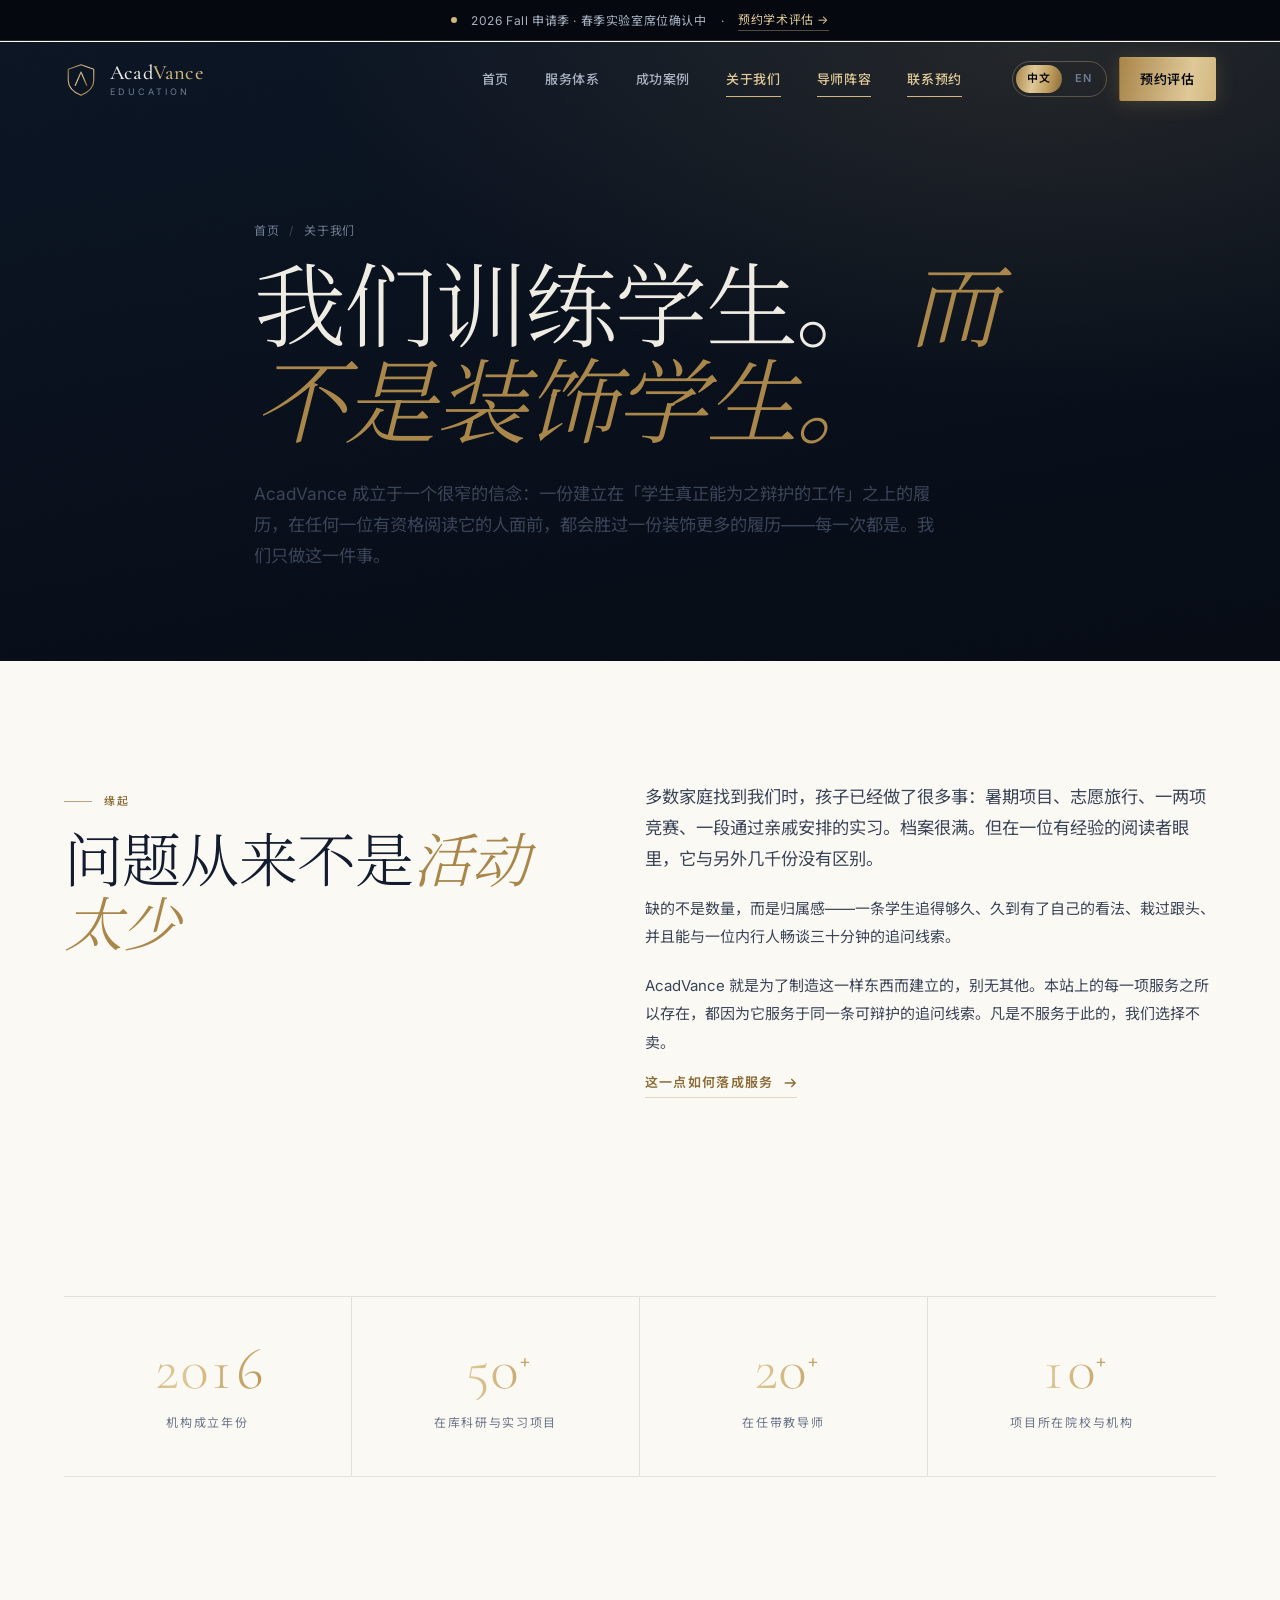
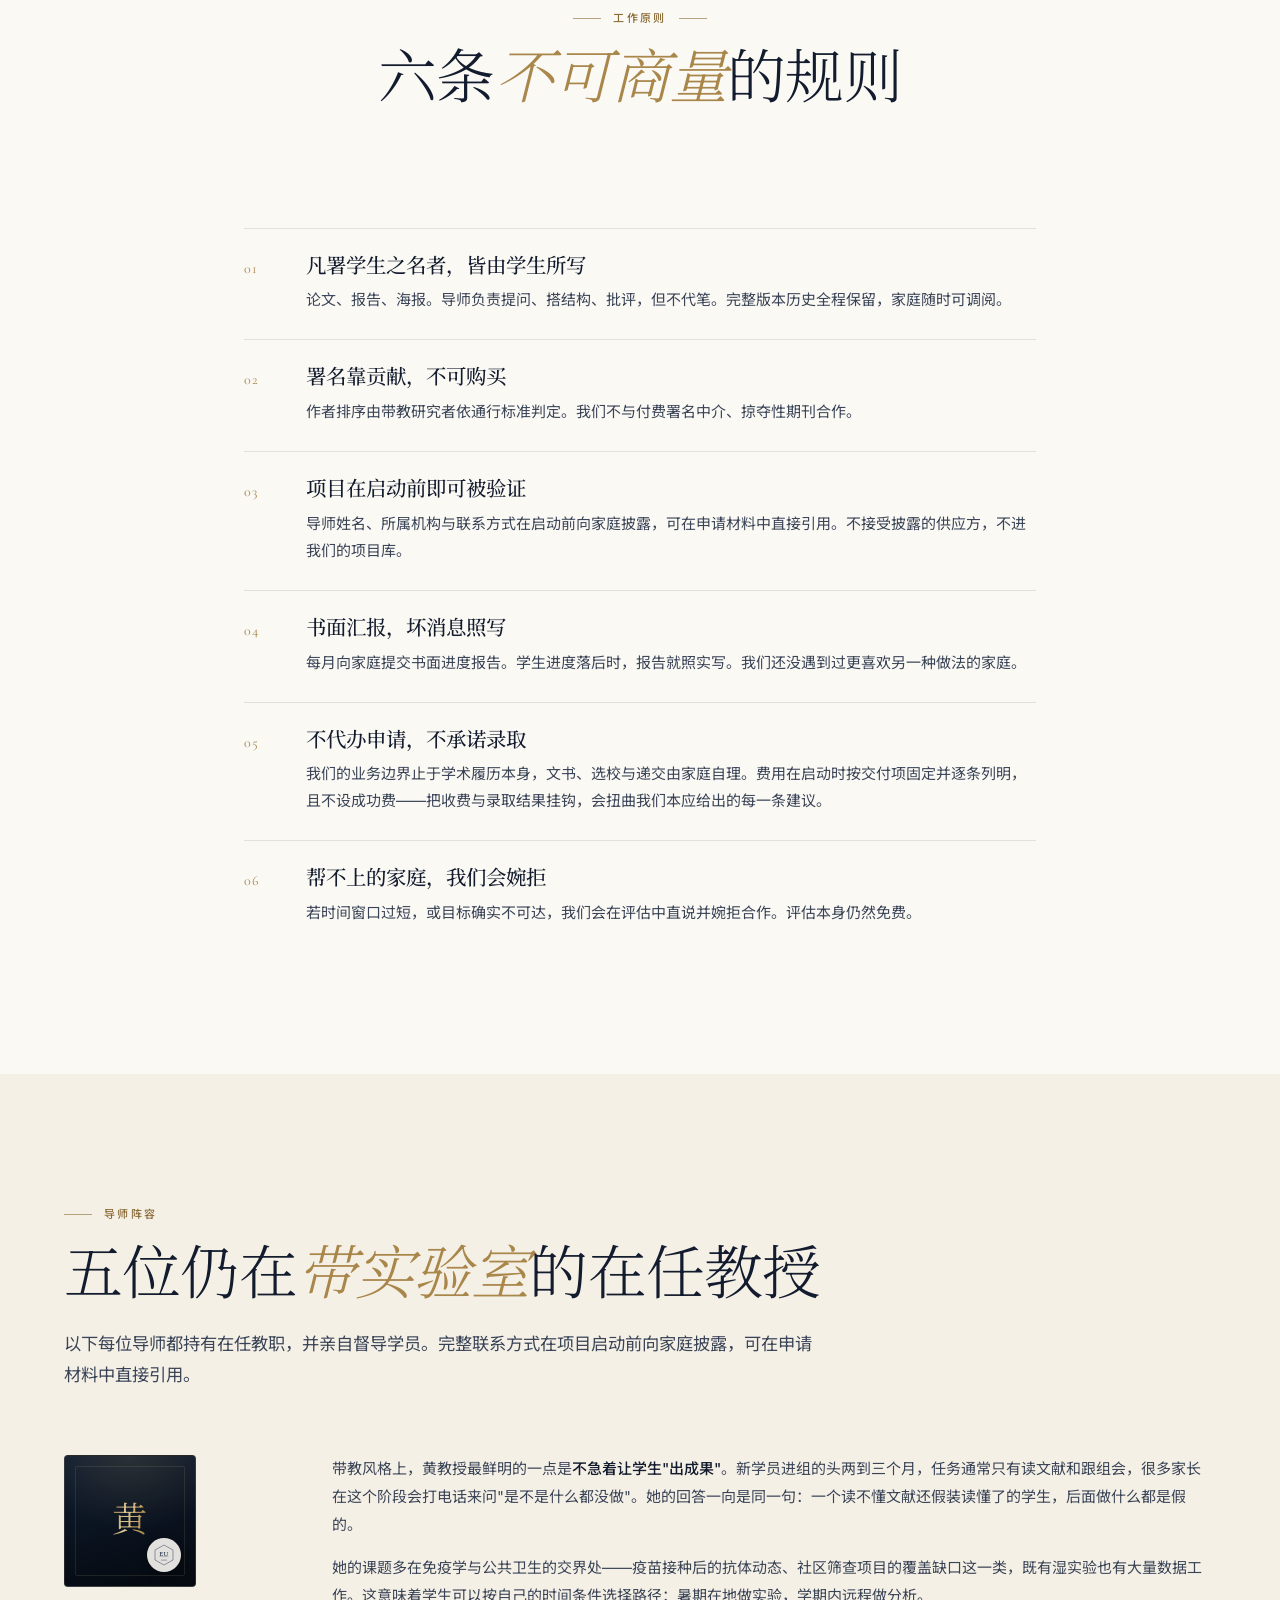
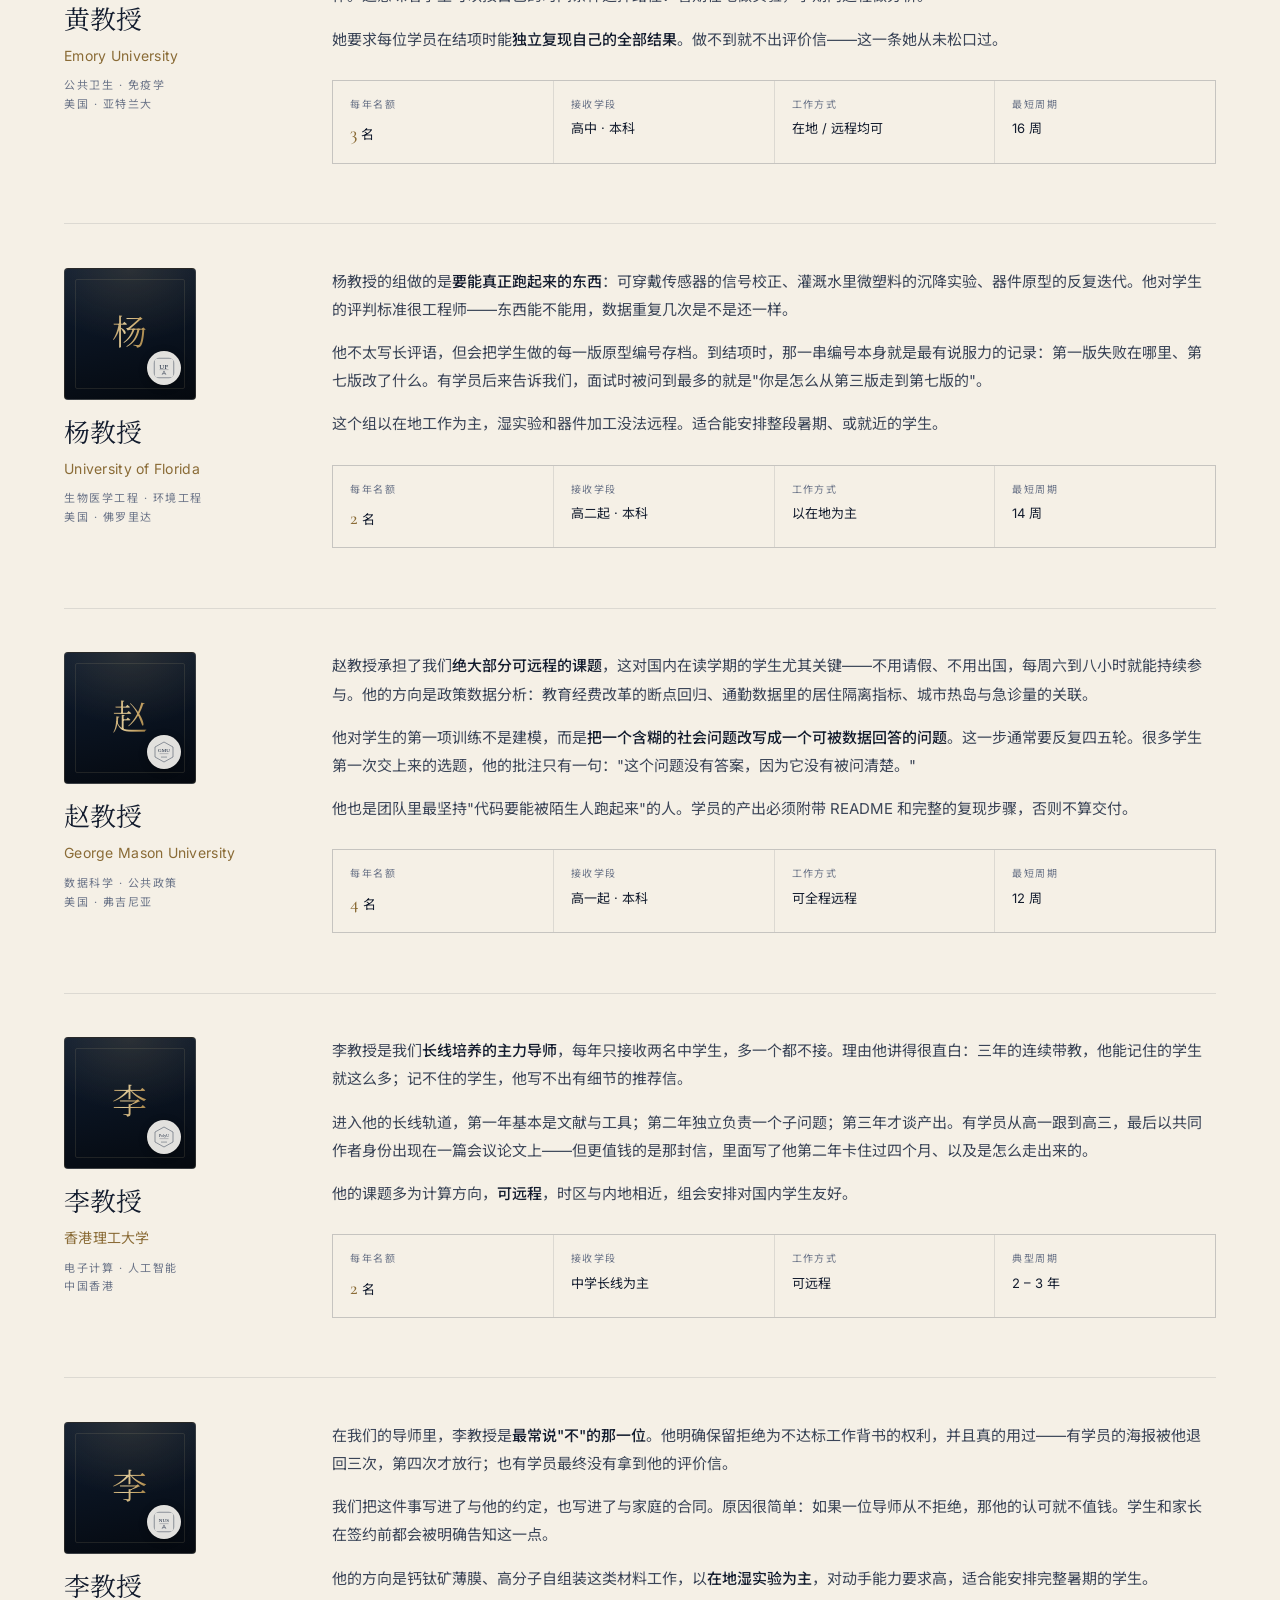
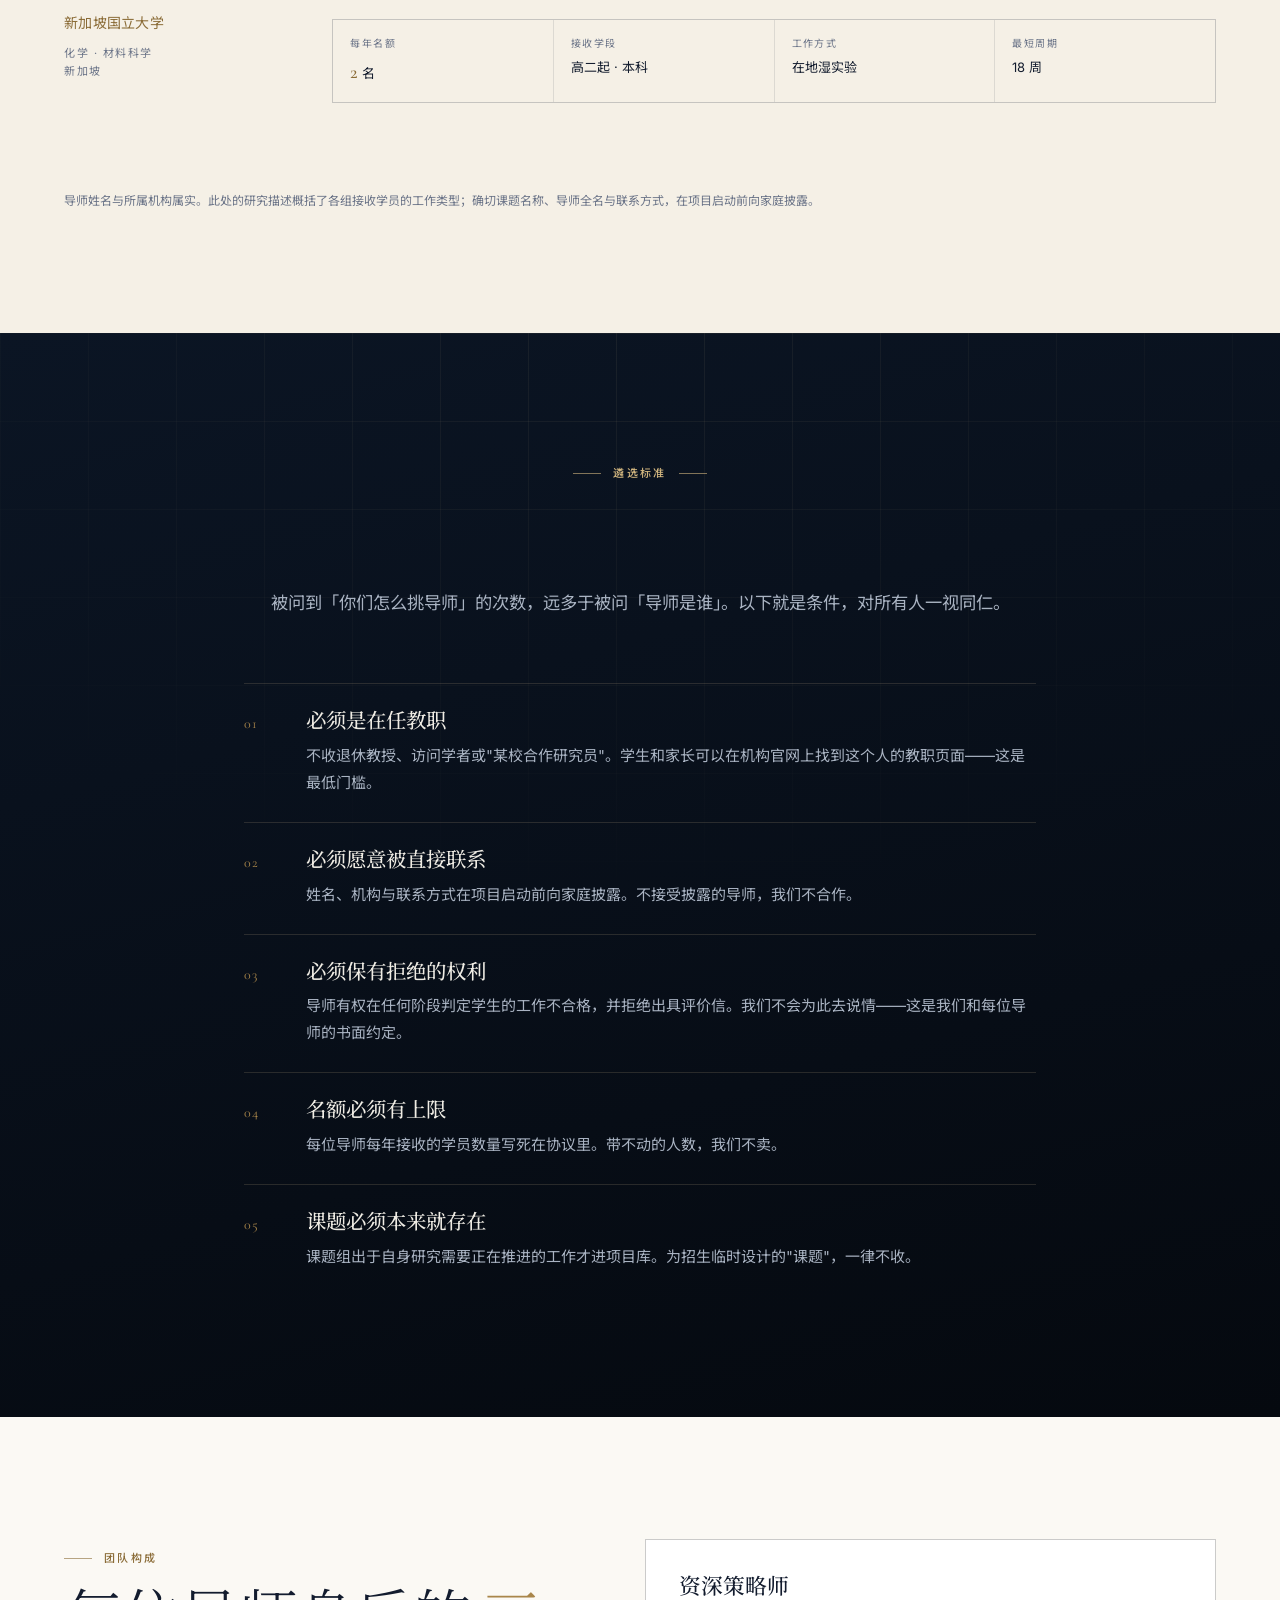
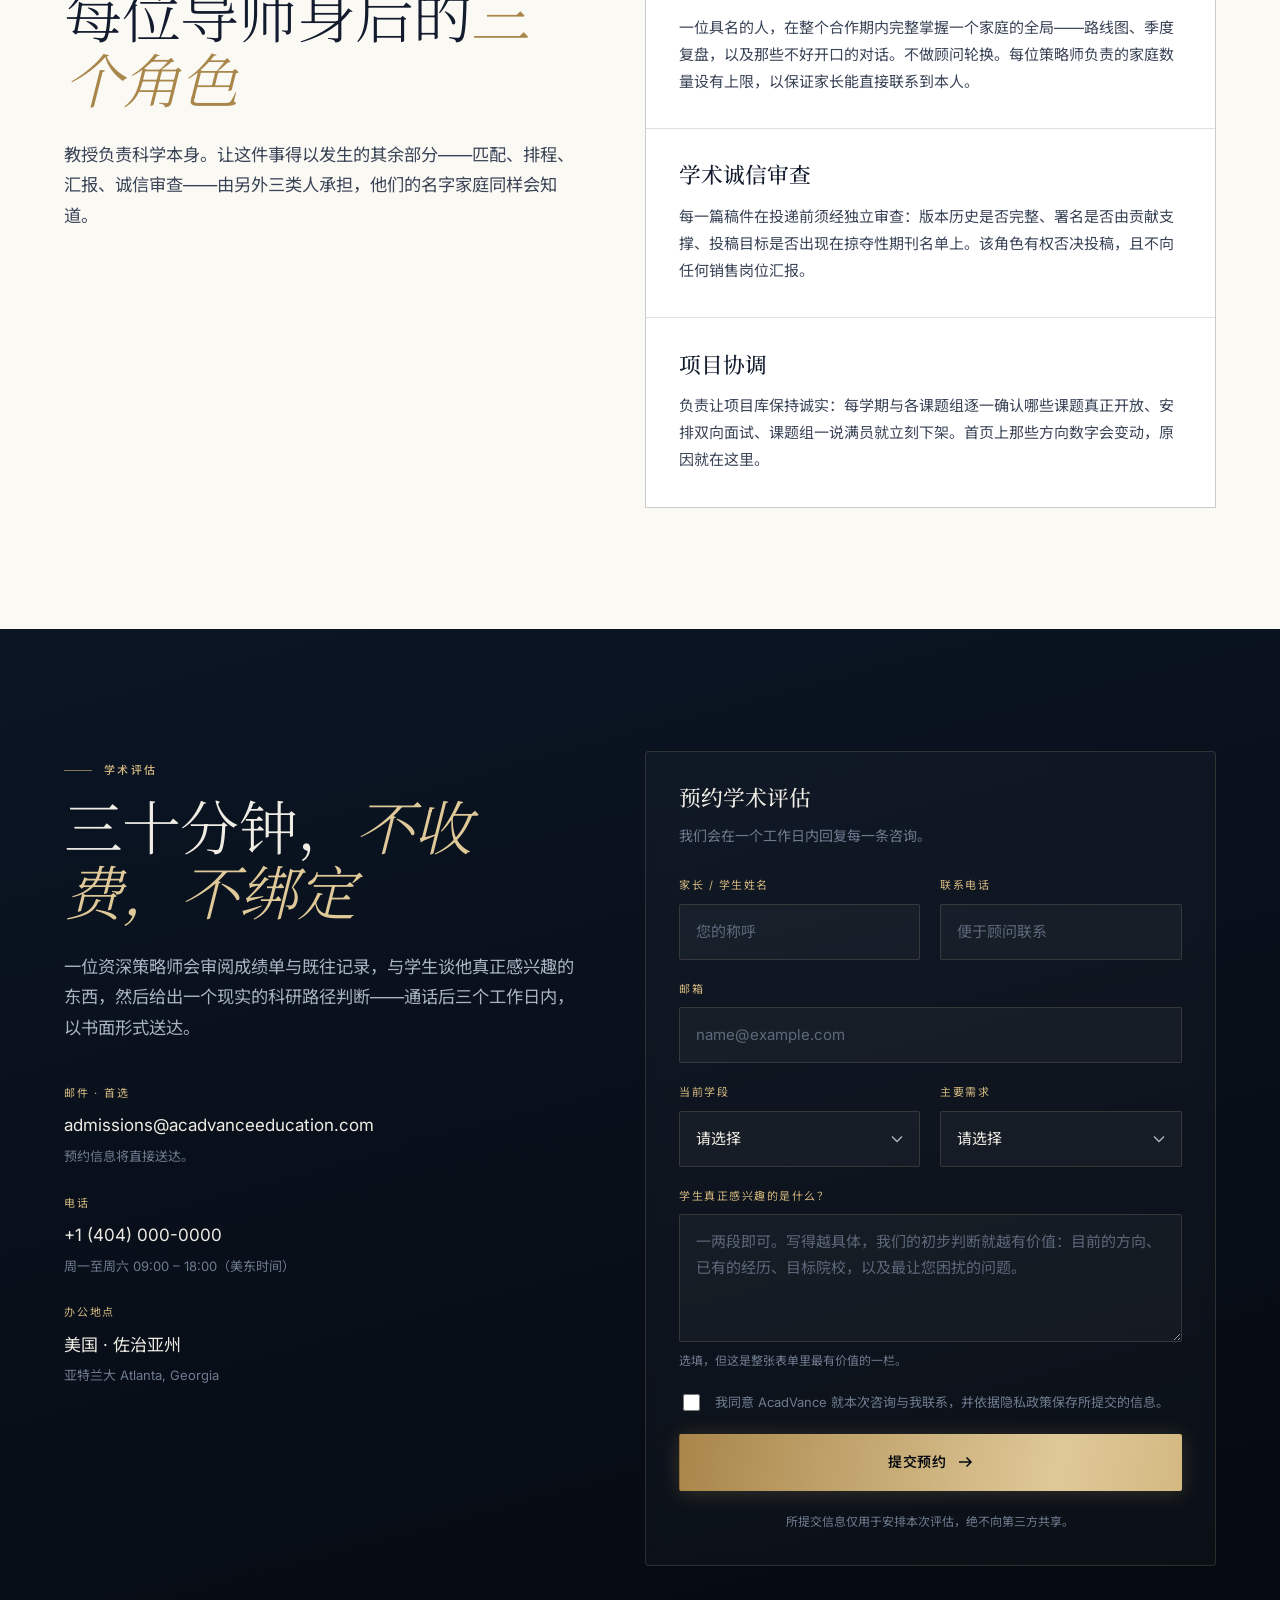
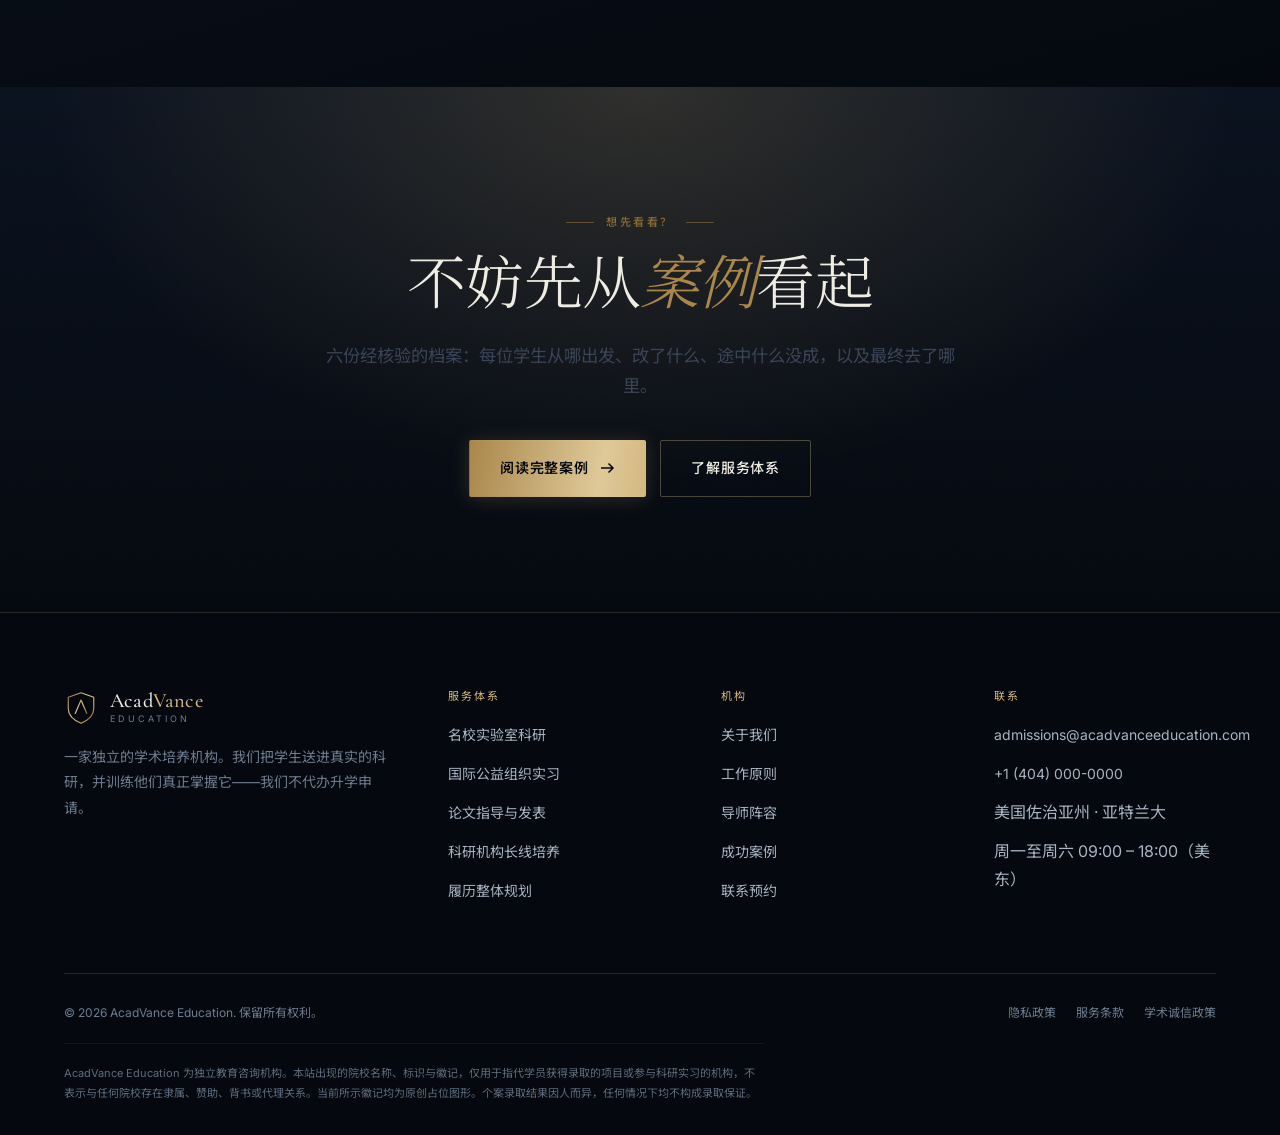
==== about.html @ 59aa1a1b "大幅扩充内容与版式，八类新板块 首页 - 学科覆盖矩阵：12 个方向、50 个在库课题，含各方向子领域 - 六处差异对照表：与常见做法逐条正面比较 - 交付物清单：6 类具体产出，标注覆盖比例 - 年" ====
<!DOCTYPE html>
<html lang="zh-CN">
<head>
<meta charset="utf-8">
<meta name="viewport" content="width=device-width, initial-scale=1">
<title>关于我们 · 导师阵容 · 联系预约 · AcadVance Education</title>
<meta name="description" content="AcadVance Education 的工作原则、导师阵容与联系方式。预约 30 分钟资深策略师一对一学术评估。"
      data-en-content="AcadVance Education — our operating principles, mentor faculty and contact details. Request a complimentary 30-minute assessment with a senior strategist.">
<meta name="robots" content="noindex, nofollow"><!-- 上线正式内容后删除此行，并把 robots.txt 改回 Allow -->
<meta name="theme-color" content="#05090F">

<link rel="icon" href="assets/img/favicon.svg" type="image/svg+xml">
<link rel="preconnect" href="https://fonts.googleapis.com">
<link rel="preconnect" href="https://fonts.gstatic.com" crossorigin>
<link href="https://fonts.googleapis.com/css2?family=Cormorant+Garamond:ital,wght@0,300;0,400;0,500;0,600;1,300;1,400&family=Inter:wght@400;500;600&family=Noto+Serif+SC:wght@300;400;500&family=Noto+Sans+SC:wght@300;400;500&display=swap" rel="stylesheet">

<link rel="stylesheet" href="assets/css/base.css">
<link rel="stylesheet" href="assets/css/site.css">
</head>

<body>
<a class="skip-link" href="#main" data-en="Skip to content">跳到主内容</a>
<div class="progress" aria-hidden="true"></div>

<div class="announce">
  <div class="announce__inner">
    <span class="announce__dot" aria-hidden="true"></span>
    <span data-en="2026 Fall intake — laboratory placements now confirming.">2026 Fall 申请季 · 春季实验室席位确认中</span>
    <span class="announce__sub">·</span>
    <a class="announce__sub" href="#consult" data-en="Request an assessment">预约学术评估 →</a>
  </div>
</div>

<header class="nav">
  <div class="nav__inner">
    <a class="brand" href="index.html" aria-label="AcadVance Education">
      <svg class="brand__mark" viewBox="0 0 40 40" fill="none" aria-hidden="true">
        <defs><linearGradient id="bm1" x1="0" y1="0" x2="1" y2="1">
          <stop offset="0%" stop-color="#8A6B36"/><stop offset="42%" stop-color="#DFC998"/>
          <stop offset="72%" stop-color="#C3A163"/><stop offset="100%" stop-color="#8A6B36"/>
        </linearGradient></defs>
        <path d="M20 3.2 35 8.6v13.2c0 8.1-6.4 13.8-15 17.4C11.4 35.6 5 29.9 5 21.8V8.6Z" stroke="url(#bm1)" stroke-width="1.35" stroke-linejoin="round"/>
        <path d="M13.2 27.6 20 11.8l6.8 15.8" stroke="url(#bm1)" stroke-width="1.35" stroke-linecap="round" stroke-linejoin="round"/>
        <path d="M16.1 22.6h7.8" stroke="url(#bm1)" stroke-width="1.35" stroke-linecap="round"/>
      </svg>
      <span class="brand__text">
        <span class="brand__name">Acad<em>Vance</em></span>
        <span class="brand__sub">Education</span>
      </span>
    </a>

    <nav class="nav__menu" id="nav-menu" aria-label="主导航" data-en-aria-label="Main navigation">
      <a class="nav__link" href="index.html" data-en="Home">首页</a>
      <a class="nav__link" href="services.html" data-en="Services">服务体系</a>
      <a class="nav__link" href="cases.html" data-en="Outcomes">成功案例</a>
      <a class="nav__link" href="about.html" data-en="About">关于我们</a>
      <a class="nav__link" href="about.html#mentors" data-en="Mentors">导师阵容</a>
      <a class="nav__link" href="about.html#consult" data-en="Contact">联系预约</a>
    </nav>

    <div class="nav__actions">
      <div class="lang" role="group" aria-label="语言切换" data-en-aria-label="Language">
        <button class="lang__btn is-active" type="button" data-lang-btn="zh" aria-pressed="true">中文</button>
        <button class="lang__btn" type="button" data-lang-btn="en" aria-pressed="false">EN</button>
      </div>
      <a class="btn btn--gold btn--sm" href="#consult" data-en="Book an Assessment">预约评估</a>
      <button class="nav__burger" type="button" aria-label="打开菜单" data-en-aria-label="Open menu"
              aria-expanded="false" aria-controls="nav-menu"><span></span></button>
    </div>
  </div>
</header>

<main id="main">

<!-- ============================ 页头 ============================ -->
<section class="page-hero texture-noise">
  <div class="page-hero__bg" aria-hidden="true"></div>
  <div class="container page-hero__inner">
    <nav class="crumbs" aria-label="面包屑" data-en-aria-label="Breadcrumb">
      <a href="index.html" data-en="Home">首页</a>
      <span aria-hidden="true">/</span>
      <span data-en="About">关于我们</span>
    </nav>

    <h1 class="display-1 page-hero__title" data-reveal>
      <span data-en="We train students.">我们训练学生。</span>
      <span class="accent-italic" data-en="We do not decorate them.">而不是装饰学生。</span>
    </h1>

    <p class="lede page-hero__lede" data-reveal
       data-en="AcadVance was founded on a narrow conviction: that a record built on work the student can genuinely defend will outperform a more decorated one, every time, in front of anyone qualified to read it. We build that record — and nothing else.">
      AcadVance 成立于一个很窄的信念：一份建立在「学生真正能为之辩护的工作」之上的履历，在任何一位有资格阅读它的人面前，都会胜过一份装饰更多的履历——每一次都是。我们只做这一件事。
    </p>
  </div>
</section>

<!-- ============================ 品牌叙述 ============================ -->
<section class="section">
  <div class="container">
    <div class="split">
      <div>
        <span class="eyebrow" data-reveal data-en="Why We Exist">缘起</span>
        <h2 class="display-2" data-reveal style="margin-top:20px;"
            data-en="The problem was never <span class=&quot;accent-italic&quot;>a shortage of activities</span>.">
          问题从来不是<span class="accent-italic">活动太少</span>
        </h2>
      </div>
      <div class="stack" style="--stack:20px;">
        <p class="lede" data-reveal
           data-en="By the time most families reach us, the student has done a great deal. Summer programmes, volunteer trips, a competition or two, an internship arranged through a relative. The file is full. It is also, to an experienced reader, indistinguishable from several thousand others.">
          多数家庭找到我们时，孩子已经做了很多事：暑期项目、志愿旅行、一两项竞赛、一段通过亲戚安排的实习。档案很满。但在一位有经验的阅读者眼里，它与另外几千份没有区别。
        </p>
        <p style="color:var(--text-2);font-size:.9375rem;line-height:1.9;" data-reveal
           data-en="What is missing is not volume but ownership — one line of inquiry the student pursued long enough to have opinions about, to have failed at, and to be able to discuss for thirty minutes with someone who knows the field.">
          缺的不是数量，而是归属感——一条学生追得够久、久到有了自己的看法、栽过跟头、并且能与一位内行人畅谈三十分钟的追问线索。
        </p>
        <p style="color:var(--text-2);font-size:.9375rem;line-height:1.9;" data-reveal
           data-en="We built AcadVance to manufacture exactly that, and nothing else. Every service on this site exists because it contributes to one defensible line of inquiry. Anything that does not, we have declined to sell.">
          AcadVance 就是为了制造这一样东西而建立的，别无其他。本站上的每一项服务之所以存在，都因为它服务于同一条可辩护的追问线索。凡是不服务于此的，我们选择不卖。
        </p>
        <div class="cluster" style="margin-top:14px;" data-reveal>
          <a class="link-arrow" href="services.html">
            <span data-en="How that translates into services">这一点如何落成服务</span>
            <svg width="14" height="14" viewBox="0 0 16 16" fill="none" stroke="currentColor" stroke-width="1.5" aria-hidden="true"><path d="M2 8h12M9.5 3.5 14 8l-4.5 4.5"/></svg>
          </a>
        </div>
      </div>
    </div>
  </div>
</section>

<!-- ============================ 数据条 ============================ -->
<section class="section--tight" style="padding-bottom:0;">
  <div class="container">
    <div class="stats" data-reveal>
      <div class="stat">
        <div class="stat__num"><span>2016</span></div>
        <div class="stat__label" data-en="Founded">机构成立年份</div>
      </div>
      <div class="stat">
        <div class="stat__num"><span data-count="50">50</span><sup>+</sup></div>
        <div class="stat__label" data-en="Active research placements">在库科研与实习项目</div>
      </div>
      <div class="stat">
        <div class="stat__num"><span data-count="20">20</span><sup>+</sup></div>
        <div class="stat__label" data-en="Mentors on faculty">在任带教导师</div>
      </div>
      <div class="stat">
        <div class="stat__num"><span data-count="10">10</span><sup>+</sup></div>
        <div class="stat__label" data-en="Host universities &amp; institutes">项目所在院校与机构</div>
      </div>
    </div>
  </div>
</section>

<!-- ============================ 工作原则 ============================ -->
<section class="section" id="principles">
  <div class="container container--narrow">
    <div class="section-head section-head--center">
      <span class="eyebrow eyebrow--center" data-reveal data-en="Operating Principles">工作原则</span>
      <h2 class="display-2" data-reveal data-en="Six rules <span class=&quot;accent-italic&quot;>we do not negotiate</span>.">六条<span class="accent-italic">不可商量</span>的规则</h2>
      <p class="lede" data-reveal
         data-en="These are written into every contract, and our mentors teach on the condition that they hold.">
        这些条款写进每一份合同；我们的导师，是在它们成立的前提下才同意带教的。
      </p>
    </div>

    <ol class="principles" data-reveal>
      <li>
        <h3 data-en="The student writes everything that carries their name.">凡署学生之名者，皆由学生所写</h3>
        <p data-en="Manuscripts, reports, posters. Mentors question, structure and critique; they do not draft. Full version histories are retained and available to the family at any time.">
          论文、报告、海报。导师负责提问、搭结构、批评，但不代笔。完整版本历史全程保留，家庭随时可调阅。
        </p>
      </li>
      <li>
        <h3 data-en="Authorship is earned, never purchased.">署名靠贡献，不可购买</h3>
        <p data-en="Author position is decided by the supervising researcher under standard criteria. We do not work with paid-authorship brokers or predatory venues.">
          作者排序由带教研究者依通行标准判定。我们不与付费署名中介、掠夺性期刊合作。
        </p>
      </li>
      <li>
        <h3 data-en="Every placement is verifiable before it begins.">项目在启动前即可被验证</h3>
        <p data-en="Mentor name, institution and contact are disclosed to the family up front, and may be cited in an application. Providers unwilling to permit that are not in our catalogue.">
          导师姓名、所属机构与联系方式在启动前向家庭披露，可在申请材料中直接引用。不接受披露的供应方，不进我们的项目库。
        </p>
      </li>
      <li>
        <h3 data-en="We report in writing, including bad news.">书面汇报，坏消息照写</h3>
        <p data-en="A monthly written progress report goes to the family. When a student is behind, the report says so. We have never found a family who preferred the alternative.">
          每月向家庭提交书面进度报告。学生进度落后时，报告就照实写。我们还没遇到过更喜欢另一种做法的家庭。
        </p>
      </li>
      <li>
        <h3 data-en="We do not handle applications, and never promise admission.">不代办申请，不承诺录取</h3>
        <p data-en="Our scope ends at the academic record; essays, school lists and submissions stay with the family. Fees are fixed and itemised by deliverable at the outset, with no success fee — tying payment to an admissions decision distorts every recommendation we would otherwise make.">
          我们的业务边界止于学术履历本身，文书、选校与递交由家庭自理。费用在启动时按交付项固定并逐条列明，且不设成功费——把收费与录取结果挂钩，会扭曲我们本应给出的每一条建议。
        </p>
      </li>
      <li>
        <h3 data-en="We decline families we cannot genuinely help.">帮不上的家庭，我们会婉拒</h3>
        <p data-en="If the timeline is too short or the stated goal genuinely unreachable, we say so at the assessment and decline the engagement. The assessment itself remains free.">
          若时间窗口过短，或目标确实不可达，我们会在评估中直说并婉拒合作。评估本身仍然免费。
        </p>
      </li>
    </ol>
  </div>
</section>

<!-- ============================ 导师阵容 ============================ -->
<section class="section on-paper-2" id="mentors">
  <div class="container">
    <div class="section-head">
      <span class="eyebrow" data-reveal data-en="Faculty">导师阵容</span>
      <h2 class="display-2" data-reveal data-en="Five faculty who <span class=&quot;accent-italic&quot;>still run laboratories</span>.">
        五位仍在<span class="accent-italic">带实验室</span>的在任教授
      </h2>
      <p class="lede" data-reveal
         data-en="Every mentor below currently holds a faculty position and supervises the student directly. Full contact details are disclosed to the family before a placement begins, and may be cited in an application.">
        以下每位导师都持有在任教职，并亲自督导学员。完整联系方式在项目启动前向家庭披露，可在申请材料中直接引用。
      </p>
    </div>

      <article class="mentor-full" data-reveal>
        <div class="mentor-full__aside">
          <div class="mentor__portrait" style="aspect-ratio:1/1;max-width:132px;">
            <span class="mentor__initials" style="font-size:2.2rem;">黄</span>
            <img class="mentor__crest" src="assets/img/logos/emory.svg" alt="Emory University" width="34" height="34" loading="lazy">
          </div>
          <h3 class="mentor-full__name" data-en="Prof. Huang">黄教授</h3>
          <p class="mentor-full__inst" data-en="Emory University">Emory University</p>
          <p class="mentor-full__field" data-en="Public Health &amp; Immunology<br>Atlanta, United States">公共卫生 · 免疫学<br>美国 · 亚特兰大</p>
        </div>

        <div>
          <div class="mentor-full__body">
          <p data-en="What most distinguishes Prof. Huang as a supervisor is that she is <strong>in no hurry for a student to produce anything</strong>. For the first two or three months a new student usually does nothing but read and attend group meetings, and parents often call at this stage to ask whether anything is happening. Her answer is always the same: a student who cannot read a paper and pretends otherwise will be faking everything that comes after.">带教风格上，黄教授最鲜明的一点是<strong>不急着让学生"出成果"</strong>。新学员进组的头两到三个月，任务通常只有读文献和跟组会，很多家长在这个阶段会打电话来问"是不是什么都没做"。她的回答一向是同一句：一个读不懂文献还假装读懂了的学生，后面做什么都是假的。</p>
          <p data-en="Her projects sit at the boundary of immunology and public health — antibody dynamics after vaccination, coverage gaps in community screening — combining bench work with a great deal of data analysis. Students can therefore choose a path that fits their calendar: experiments on site over the summer, analysis remotely during term.">她的课题多在免疫学与公共卫生的交界处——疫苗接种后的抗体动态、社区筛查项目的覆盖缺口这一类，既有湿实验也有大量数据工作。这意味着学生可以按自己的时间条件选择路径：暑期在地做实验，学期内远程做分析。</p>
          <p data-en="She requires every student to be able to <strong>reproduce all of their own results independently</strong> by the end of the placement. No reproduction, no evaluation letter. She has never once relaxed this.">她要求每位学员在结项时能<strong>独立复现自己的全部结果</strong>。做不到就不出评价信——这一条她从未松口过。</p>
          </div>
          <dl class="mentor-spec">
            <div>
              <dt data-en="Places per year">每年名额</dt>
              <dd data-en="<b>3</b> students"><b>3</b> 名</dd>
            </div>
            <div>
              <dt data-en="Stage">接收学段</dt>
              <dd data-en="Secondary · undergraduate">高中 · 本科</dd>
            </div>
            <div>
              <dt data-en="Mode">工作方式</dt>
              <dd data-en="On-site or remote">在地 / 远程均可</dd>
            </div>
            <div>
              <dt data-en="Minimum">最短周期</dt>
              <dd data-en="16 weeks">16 周</dd>
            </div>
          </dl>
        </div>
      </article>

      <article class="mentor-full" data-reveal>
        <div class="mentor-full__aside">
          <div class="mentor__portrait" style="aspect-ratio:1/1;max-width:132px;">
            <span class="mentor__initials" style="font-size:2.2rem;">杨</span>
            <img class="mentor__crest" src="assets/img/logos/florida.svg" alt="University of Florida" width="34" height="34" loading="lazy">
          </div>
          <h3 class="mentor-full__name" data-en="Prof. Yang">杨教授</h3>
          <p class="mentor-full__inst" data-en="University of Florida">University of Florida</p>
          <p class="mentor-full__field" data-en="Biomedical &amp; Environmental Engineering<br>Florida, United States">生物医学工程 · 环境工程<br>美国 · 佛罗里达</p>
        </div>

        <div>
          <div class="mentor-full__body">
          <p data-en="Prof. Yang’s group builds <strong>things that have to actually work</strong>: signal correction for wearable sensors, settling experiments for microplastics in irrigation water, prototype devices iterated again and again. His standard for a student is an engineer’s standard — does it work, and does the data still hold after you repeat it.">杨教授的组做的是<strong>要能真正跑起来的东西</strong>：可穿戴传感器的信号校正、灌溉水里微塑料的沉降实验、器件原型的反复迭代。他对学生的评判标准很工程师——东西能不能用，数据重复几次是不是还一样。</p>
          <p data-en="He does not write long commentary, but he archives and numbers every prototype version a student produces. By the end of a placement that numbered sequence is the most persuasive record there is: where version one failed, what changed by version seven. Students have told us afterwards that the question they were asked most at interview was how they got from the third version to the seventh.">他不太写长评语，但会把学生做的每一版原型编号存档。到结项时，那一串编号本身就是最有说服力的记录：第一版失败在哪里、第七版改了什么。有学员后来告诉我们，面试时被问到最多的就是"你是怎么从第三版走到第七版的"。</p>
          <p data-en="This group works primarily on site — bench work and fabrication cannot be done remotely. It suits students who can commit a full summer, or who are nearby.">这个组以在地工作为主，湿实验和器件加工没法远程。适合能安排整段暑期、或就近的学生。</p>
          </div>
          <dl class="mentor-spec">
            <div>
              <dt data-en="Places per year">每年名额</dt>
              <dd data-en="<b>2</b> students"><b>2</b> 名</dd>
            </div>
            <div>
              <dt data-en="Stage">接收学段</dt>
              <dd data-en="Grade 11 up · undergraduate">高二起 · 本科</dd>
            </div>
            <div>
              <dt data-en="Mode">工作方式</dt>
              <dd data-en="Primarily on-site">以在地为主</dd>
            </div>
            <div>
              <dt data-en="Minimum">最短周期</dt>
              <dd data-en="14 weeks">14 周</dd>
            </div>
          </dl>
        </div>
      </article>

      <article class="mentor-full" data-reveal>
        <div class="mentor-full__aside">
          <div class="mentor__portrait" style="aspect-ratio:1/1;max-width:132px;">
            <span class="mentor__initials" style="font-size:2.2rem;">赵</span>
            <img class="mentor__crest" src="assets/img/logos/george-mason.svg" alt="George Mason University" width="34" height="34" loading="lazy">
          </div>
          <h3 class="mentor-full__name" data-en="Prof. Zhao">赵教授</h3>
          <p class="mentor-full__inst" data-en="George Mason University">George Mason University</p>
          <p class="mentor-full__field" data-en="Data Science &amp; Public Policy<br>Virginia, United States">数据科学 · 公共政策<br>美国 · 弗吉尼亚</p>
        </div>

        <div>
          <div class="mentor-full__body">
          <p data-en="Prof. Zhao carries <strong>most of our remote-eligible projects</strong>, which matters enormously for students still in school in China — no leave of absence, no travel, six to eight hours a week and they can contribute continuously. His field is policy data analysis: regression discontinuity on school-funding reform, residential-segregation indices from commuting data, urban heat and emergency admissions.">赵教授承担了我们<strong>绝大部分可远程的课题</strong>，这对国内在读学期的学生尤其关键——不用请假、不用出国，每周六到八小时就能持续参与。他的方向是政策数据分析：教育经费改革的断点回归、通勤数据里的居住隔离指标、城市热岛与急诊量的关联。</p>
          <p data-en="The first thing he trains a student to do is not modelling but <strong>rewriting a vague social question into one that data can actually answer</strong>. This usually takes four or five rounds. On a student’s first attempt his annotation is often a single line: “This question has no answer, because it has not been asked clearly.”">他对学生的第一项训练不是建模，而是<strong>把一个含糊的社会问题改写成一个可被数据回答的问题</strong>。这一步通常要反复四五轮。很多学生第一次交上来的选题，他的批注只有一句："这个问题没有答案，因为它没有被问清楚。"</p>
          <p data-en="He is also the most insistent member of the faculty that code must run for a stranger. A student’s output is not accepted as delivered unless it ships with a README and complete reproduction steps.">他也是团队里最坚持"代码要能被陌生人跑起来"的人。学员的产出必须附带 README 和完整的复现步骤，否则不算交付。</p>
          </div>
          <dl class="mentor-spec">
            <div>
              <dt data-en="Places per year">每年名额</dt>
              <dd data-en="<b>4</b> students"><b>4</b> 名</dd>
            </div>
            <div>
              <dt data-en="Stage">接收学段</dt>
              <dd data-en="Grade 10 up · undergraduate">高一起 · 本科</dd>
            </div>
            <div>
              <dt data-en="Mode">工作方式</dt>
              <dd data-en="Fully remote possible">可全程远程</dd>
            </div>
            <div>
              <dt data-en="Minimum">最短周期</dt>
              <dd data-en="12 weeks">12 周</dd>
            </div>
          </dl>
        </div>
      </article>

      <article class="mentor-full" data-reveal>
        <div class="mentor-full__aside">
          <div class="mentor__portrait" style="aspect-ratio:1/1;max-width:132px;">
            <span class="mentor__initials" style="font-size:2.2rem;">李</span>
            <img class="mentor__crest" src="assets/img/logos/polyu.svg" alt="The Hong Kong Polytechnic University" width="34" height="34" loading="lazy">
          </div>
          <h3 class="mentor-full__name" data-en="Prof. Li">李教授</h3>
          <p class="mentor-full__inst" data-en="The Hong Kong Polytechnic University">香港理工大学</p>
          <p class="mentor-full__field" data-en="Computing &amp; Artificial Intelligence<br>Hong Kong SAR">电子计算 · 人工智能<br>中国香港</p>
        </div>

        <div>
          <div class="mentor-full__body">
          <p data-en="Prof. Li is <strong>the backbone of our institute track</strong>, and takes exactly two secondary students a year — never three. His reason is blunt: over three years of continuous supervision, two is the number of students he can genuinely remember, and he cannot write a letter with real detail about a student he does not remember.">李教授是我们<strong>长线培养的主力导师</strong>，每年只接收两名中学生，多一个都不接。理由他讲得很直白：三年的连续带教，他能记住的学生就这么多；记不住的学生，他写不出有细节的推荐信。</p>
          <p data-en="On his long track, year one is literature and tooling; year two is owning a sub-question; output is not discussed until year three. One student followed him from Grade 10 to Grade 12 and ended as a co-author on a conference paper — but the more valuable document was the letter, which described the four months they were stuck in year two and how they got out.">进入他的长线轨道，第一年基本是文献与工具；第二年独立负责一个子问题；第三年才谈产出。有学员从高一跟到高三，最后以共同作者身份出现在一篇会议论文上——但更值钱的是那封信，里面写了他第二年卡住过四个月、以及是怎么走出来的。</p>
          <p data-en="His projects are computational and <strong>remote-eligible</strong>, in a time zone close to the mainland, with group meetings scheduled conveniently for students in China.">他的课题多为计算方向，<strong>可远程</strong>，时区与内地相近，组会安排对国内学生友好。</p>
          </div>
          <dl class="mentor-spec">
            <div>
              <dt data-en="Places per year">每年名额</dt>
              <dd data-en="<b>2</b> students"><b>2</b> 名</dd>
            </div>
            <div>
              <dt data-en="Stage">接收学段</dt>
              <dd data-en="Secondary, long track">中学长线为主</dd>
            </div>
            <div>
              <dt data-en="Mode">工作方式</dt>
              <dd data-en="Remote-eligible">可远程</dd>
            </div>
            <div>
              <dt data-en="Typical">典型周期</dt>
              <dd data-en="2 – 3 years">2 – 3 年</dd>
            </div>
          </dl>
        </div>
      </article>

      <article class="mentor-full" data-reveal>
        <div class="mentor-full__aside">
          <div class="mentor__portrait" style="aspect-ratio:1/1;max-width:132px;">
            <span class="mentor__initials" style="font-size:2.2rem;">李</span>
            <img class="mentor__crest" src="assets/img/logos/nus.svg" alt="National University of Singapore" width="34" height="34" loading="lazy">
          </div>
          <h3 class="mentor-full__name" data-en="Prof. Lee">李教授</h3>
          <p class="mentor-full__inst" data-en="National University of Singapore">新加坡国立大学</p>
          <p class="mentor-full__field" data-en="Chemistry &amp; Materials Science<br>Singapore">化学 · 材料科学<br>新加坡</p>
        </div>

        <div>
          <div class="mentor-full__body">
          <p data-en="Among our faculty, Prof. Lee is <strong>the one who says no most often</strong>. He explicitly retains the right to decline to endorse work that is not good enough, and he has used it — one student’s poster was sent back three times before he cleared it, and another student finished without receiving his evaluation letter at all.">在我们的导师里，李教授是<strong>最常说"不"的那一位</strong>。他明确保留拒绝为不达标工作背书的权利，并且真的用过——有学员的海报被他退回三次，第四次才放行；也有学员最终没有拿到他的评价信。</p>
          <p data-en="We wrote this into our agreement with him and into our contract with families. The reason is simple: a mentor who never refuses has an endorsement worth nothing. Students and parents are told this plainly before signing.">我们把这件事写进了与他的约定，也写进了与家庭的合同。原因很简单：如果一位导师从不拒绝，那他的认可就不值钱。学生和家长在签约前都会被明确告知这一点。</p>
          <p data-en="His work is in perovskite thin films and polymer self-assembly — <strong>primarily on-site bench work</strong>, demanding in practical skill, and suited to students who can commit a full summer.">他的方向是钙钛矿薄膜、高分子自组装这类材料工作，以<strong>在地湿实验为主</strong>，对动手能力要求高，适合能安排完整暑期的学生。</p>
          </div>
          <dl class="mentor-spec">
            <div>
              <dt data-en="Places per year">每年名额</dt>
              <dd data-en="<b>2</b> students"><b>2</b> 名</dd>
            </div>
            <div>
              <dt data-en="Stage">接收学段</dt>
              <dd data-en="Grade 11 up · undergraduate">高二起 · 本科</dd>
            </div>
            <div>
              <dt data-en="Mode">工作方式</dt>
              <dd data-en="On-site, wet lab">在地湿实验</dd>
            </div>
            <div>
              <dt data-en="Minimum">最短周期</dt>
              <dd data-en="18 weeks">18 周</dd>
            </div>
          </dl>
        </div>
      </article>

    <p class="muted" style="margin-top:28px;font-size:.75rem;"
       data-en="Mentor names and institutions are accurate. Research descriptions summarise the kind of work each group takes students onto; a family receives the specific project title, the mentor’s full name and their contact details before any placement begins.">
      导师姓名与所属机构属实。此处的研究描述概括了各组接收学员的工作类型；确切课题名称、导师全名与联系方式，在项目启动前向家庭披露。
    </p>
  </div>
</section>

<!-- ============================ 导师遴选标准 ============================ -->
<section class="section on-dark texture-grid">
  <div class="container container--narrow" style="position:relative;">
    <div class="section-head section-head--center">
      <span class="eyebrow eyebrow--center" data-reveal data-en="Selection">遴选标准</span>
      <h2 class="display-2" data-reveal data-en="Five conditions a mentor <span class=&quot;accent-italic&quot;>must meet</span>.">
        一位导师<span class="accent-italic">必须满足</span>的五个条件
      </h2>
      <p class="lede" data-reveal
         data-en="We are asked how we choose mentors far more often than we are asked who they are. These are the conditions, and they are the same for everyone.">
        被问到「你们怎么挑导师」的次数，远多于被问「导师是谁」。以下就是条件，对所有人一视同仁。
      </p>
    </div>

    <ol class="principles" data-reveal>
        <li>
          <h3 data-en="A current faculty appointment">必须是在任教职</h3>
          <p data-en="No retired professors, no visiting scholars, no “affiliated researchers”. A family must be able to find the person on the institution’s own faculty page. That is the floor.">不收退休教授、访问学者或"某校合作研究员"。学生和家长可以在机构官网上找到这个人的教职页面——这是最低门槛。</p>
        </li>
        <li>
          <h3 data-en="Willing to be contacted directly">必须愿意被直接联系</h3>
          <p data-en="Name, institution and a direct means of contact are disclosed to the family before a placement begins. A mentor unwilling to permit this is one we do not work with.">姓名、机构与联系方式在项目启动前向家庭披露。不接受披露的导师，我们不合作。</p>
        </li>
        <li>
          <h3 data-en="Retains the right to refuse">必须保有拒绝的权利</h3>
          <p data-en="A mentor may declare a student’s work not good enough at any stage and decline to write an evaluation. We will not lobby them to change their mind. This is in writing with every mentor.">导师有权在任何阶段判定学生的工作不合格，并拒绝出具评价信。我们不会为此去说情——这是我们和每位导师的书面约定。</p>
        </li>
        <li>
          <h3 data-en="A hard cap on places">名额必须有上限</h3>
          <p data-en="The number of students a mentor takes each year is fixed in the agreement. We do not sell places a mentor cannot actually supervise.">每位导师每年接收的学员数量写死在协议里。带不动的人数，我们不卖。</p>
        </li>
        <li>
          <h3 data-en="The project must already exist">课题必须本来就存在</h3>
          <p data-en="Only work a group is already pursuing for its own research reasons enters our catalogue. Projects invented for admissions purposes are refused without exception.">课题组出于自身研究需要正在推进的工作才进项目库。为招生临时设计的"课题"，一律不收。</p>
        </li>
    </ol>
  </div>
</section>

<!-- ============================ 团队构成 ============================ -->
<section class="section">
  <div class="container">
    <div class="split">
      <div>
        <span class="eyebrow" data-reveal data-en="The Team">团队构成</span>
        <h2 class="display-2" data-reveal style="margin-top:20px;"
            data-en="Three roles <span class=&quot;accent-italic&quot;>behind every mentor</span>.">
          每位导师身后的<span class="accent-italic">三个角色</span>
        </h2>
        <p class="lede" data-reveal style="margin-top:22px;"
           data-en="A professor supervises the science. Everything that makes that possible — matching, scheduling, reporting, integrity review — is held by people whose names families also get to know.">
          教授负责科学本身。让这件事得以发生的其余部分——匹配、排程、汇报、诚信审查——由另外三类人承担，他们的名字家庭同样会知道。
        </p>
      </div>

      <div class="grid grid--1" style="gap:1px;background:var(--line);border:1px solid var(--line);">
        <div style="background:#fff;padding:clamp(24px,2.6vw,34px);" data-reveal>
          <h3 class="display-4" data-en="Senior strategist">资深策略师</h3>
          <p style="margin-top:12px;font-size:.9375rem;line-height:1.8;color:var(--text-2);"
             data-en="One named person holds the whole picture for a family across the entire engagement — the roadmap, the quarterly review, the difficult conversations. No handler rotation. Each strategist carries a capped number of families so that a parent can reach them directly.">
            一位具名的人，在整个合作期内完整掌握一个家庭的全局——路线图、季度复盘，以及那些不好开口的对话。不做顾问轮换。每位策略师负责的家庭数量设有上限，以保证家长能直接联系到本人。
          </p>
        </div>
        <div style="background:#fff;padding:clamp(24px,2.6vw,34px);" data-reveal>
          <h3 class="display-4" data-en="Academic integrity review">学术诚信审查</h3>
          <p style="margin-top:12px;font-size:.9375rem;line-height:1.8;color:var(--text-2);"
             data-en="Every manuscript passes an independent review before submission: draft history intact, authorship justified by contribution, venue checked against predatory-journal lists. This role can veto a submission, and reports to no one who sells services.">
            每一篇稿件在投递前须经独立审查：版本历史是否完整、署名是否由贡献支撑、投稿目标是否出现在掠夺性期刊名单上。该角色有权否决投稿，且不向任何销售岗位汇报。
          </p>
        </div>
        <div style="background:#fff;padding:clamp(24px,2.6vw,34px);" data-reveal>
          <h3 class="display-4" data-en="Placement coordinator">项目协调</h3>
          <p style="margin-top:12px;font-size:.9375rem;line-height:1.8;color:var(--text-2);"
             data-en="Keeps the catalogue honest: confirms with each group every term which projects are genuinely open, arranges the two-way interview, and removes a placement from the list the moment a group says it is full. This is why the field counts on our home page move.">
            负责让项目库保持诚实：每学期与各课题组逐一确认哪些课题真正开放、安排双向面试、课题组一说满员就立刻下架。首页上那些方向数字会变动，原因就在这里。
          </p>
        </div>
      </div>
    </div>
  </div>
</section>

<!-- ============================ 联系 / 预约 ============================ -->
<section class="section on-dark" id="consult">
  <div class="container">
    <div class="split">
      <div>
        <span class="eyebrow" data-reveal data-en="Assessment">学术评估</span>
        <h2 class="display-2" data-reveal style="margin-top:20px;"
            data-en="Thirty minutes, <span class=&quot;accent-italic&quot;>no charge, no obligation</span>.">
          三十分钟，<span class="accent-italic">不收费，不绑定</span>
        </h2>
        <p class="lede" data-reveal style="margin-top:22px;"
           data-en="A senior strategist reviews the transcript and existing record, discusses what genuinely interests the student, and gives you a realistic view of which research paths are open — in writing, within three working days of the call.">
          一位资深策略师会审阅成绩单与既往记录，与学生谈他真正感兴趣的东西，然后给出一个现实的科研路径判断——通话后三个工作日内，以书面形式送达。
        </p>

        <dl class="contact-lines" style="margin-top:40px;" data-reveal>
          <div class="contact-line">
            <dt data-en="Email · preferred">邮件 · 首选</dt>
            <dd>
              <a href="mailto:mengjin0808@gmail.com">admissions@acadvanceeducation.com</a>
              <small data-en="Booking requests arrive here directly.">预约信息将直接送达。</small>
            </dd>
          </div>
          <div class="contact-line">
            <dt data-en="Telephone">电话</dt>
            <dd>
              <a href="tel:+14040000000">+1 (404) 000-0000</a>
              <small data-en="Mon – Sat, 09:00 – 18:00 Eastern Time">周一至周六 09:00 – 18:00（美东时间）</small>
            </dd>
          </div>
          <div class="contact-line">
            <dt data-en="Office">办公地点</dt>
            <dd data-en="Atlanta, Georgia<small>United States</small>">
              美国 · 佐治亚州<small>亚特兰大 Atlanta, Georgia</small>
            </dd>
          </div>
        </dl>
      </div>

      <div class="card card--dark" data-reveal>
        <h3 class="display-4" data-en="Request an assessment">预约学术评估</h3>
        <p class="muted" style="margin-top:10px;font-size:.875rem;"
           data-en="We reply to every enquiry within one business day.">我们会在一个工作日内回复每一条咨询。</p>

        <!-- 提交后会打开邮件客户端，收件人 data-mailto。
             若日后接后端，加 data-endpoint="https://你的接口" 即可优先走接口。 -->
        <form class="form" style="margin-top:28px;" data-consult-form
              data-mailto="mengjin0808@gmail.com"
              data-mailto-display="admissions@acadvanceeducation.com" novalidate>
          <div class="form__row">
            <div class="field">
              <label for="f-name" data-en="Parent or student name">家长 / 学生姓名</label>
              <input id="f-name" name="name" type="text" required
                     placeholder="您的称呼" data-en-placeholder="Your name">
            </div>
            <div class="field">
              <label for="f-phone" data-en="Phone">联系电话</label>
              <input id="f-phone" name="phone" type="text" required
                     placeholder="便于顾问联系" data-en-placeholder="Best number to reach you">
            </div>
          </div>

          <div class="field">
            <label for="f-email" data-en="Email">邮箱</label>
            <input id="f-email" name="email" type="email" required
                   placeholder="name@example.com" data-en-placeholder="name@example.com">
          </div>

          <div class="form__row">
            <div class="field">
              <label for="f-stage" data-en="Current stage">当前学段</label>
              <select id="f-stage" name="stage" required>
                <option value="" data-en="Please select">请选择</option>
                <option value="g9-10" data-en="Grade 9 – 10">初三 – 高一</option>
                <option value="g11-12" data-en="Grade 11 – 12">高二 – 高三</option>
                <option value="undergrad" data-en="Undergraduate">本科在读</option>
                <option value="master" data-en="Master's student">硕士在读</option>
                <option value="other" data-en="Other">其他</option>
              </select>
            </div>
            <div class="field">
              <label for="f-goal" data-en="Primary interest">主要需求</label>
              <select id="f-goal" name="goal" required>
                <option value="" data-en="Please select">请选择</option>
                <option value="lab" data-en="Laboratory research placement">名校实验室科研实习</option>
                <option value="ngo" data-en="Non-profit / policy placement">国际公益组织实习</option>
                <option value="paper" data-en="Writing &amp; publication">论文指导与发表</option>
                <option value="institute" data-en="Institute-track mentorship">科研机构长线培养</option>
                <option value="roadmap" data-en="Portfolio strategy">履历整体规划</option>
                <option value="unsure" data-en="Not sure yet">尚不确定</option>
              </select>
            </div>
          </div>

          <div class="field">
            <label for="f-msg" data-en="What is the student genuinely interested in?">学生真正感兴趣的是什么？</label>
            <textarea id="f-msg" name="message"
                      placeholder="一两段即可。写得越具体，我们的初步判断就越有价值：目前的方向、已有的经历、目标院校，以及最让您困扰的问题。"
                      data-en-placeholder="A paragraph or two is enough. The more specific, the more useful our first read will be: current direction, existing experience, target institutions, and the question that worries you most."></textarea>
            <span class="field__hint" data-en="Optional, but the single most useful field on this form.">选填，但这是整张表单里最有价值的一栏。</span>
          </div>

          <label class="form__consent">
            <input type="checkbox" name="consent" required>
            <span data-en="I agree that AcadVance may contact me about this enquiry and store the details submitted, in line with the Privacy Policy.">
              我同意 AcadVance 就本次咨询与我联系，并依据隐私政策保存所提交的信息。
            </span>
          </label>

          <div class="form__status" role="status" aria-live="polite" hidden></div>

          <button class="btn btn--gold btn--block" type="submit">
            <span data-en="Submit request">提交预约</span>
            <svg class="btn__arrow" viewBox="0 0 16 16" fill="none" stroke="currentColor" stroke-width="1.5" aria-hidden="true"><path d="M2 8h12M9.5 3.5 14 8l-4.5 4.5"/></svg>
          </button>

          <p class="muted" style="font-size:.75rem;text-align:center;"
             data-en="Your information is used solely to arrange this assessment and is never shared with third parties.">
            所提交信息仅用于安排本次评估，绝不向第三方共享。
          </p>
        </form>
      </div>
    </div>
  </div>
</section>

<!-- ============================ CTA ============================ -->
<section class="cta texture-noise">
  <div class="cta__bg" aria-hidden="true"></div>
  <div class="container cta__inner">
    <span class="eyebrow eyebrow--center" data-reveal data-en="Prefer to read first?">想先看看？</span>
    <h2 class="display-2 cta__title" data-reveal data-en="Start with <span class=&quot;accent-italic&quot;>the case studies</span>.">
      不妨先从<span class="accent-italic">案例</span>看起
    </h2>
    <p class="lede cta__lede" data-reveal
       data-en="Six verified files — where each student started, what was changed, what failed along the way, and where they ended up.">
      六份经核验的档案：每位学生从哪出发、改了什么、途中什么没成，以及最终去了哪里。
    </p>
    <div class="cluster cta__actions" data-reveal>
      <a class="btn btn--gold" href="cases.html">
        <span data-en="Read the case studies">阅读完整案例</span>
        <svg class="btn__arrow" viewBox="0 0 16 16" fill="none" stroke="currentColor" stroke-width="1.5" aria-hidden="true"><path d="M2 8h12M9.5 3.5 14 8l-4.5 4.5"/></svg>
      </a>
      <a class="btn btn--ghost-dark" href="services.html" data-en="Explore Services">了解服务体系</a>
    </div>
  </div>
</section>

</main>

<footer class="footer">
  <div class="container">
    <div class="footer__top">
      <div>
        <a class="brand" href="index.html" aria-label="AcadVance Education">
          <svg class="brand__mark" viewBox="0 0 40 40" fill="none" aria-hidden="true">
            <defs><linearGradient id="bm2" x1="0" y1="0" x2="1" y2="1">
              <stop offset="0%" stop-color="#8A6B36"/><stop offset="42%" stop-color="#DFC998"/>
              <stop offset="72%" stop-color="#C3A163"/><stop offset="100%" stop-color="#8A6B36"/>
            </linearGradient></defs>
            <path d="M20 3.2 35 8.6v13.2c0 8.1-6.4 13.8-15 17.4C11.4 35.6 5 29.9 5 21.8V8.6Z" stroke="url(#bm2)" stroke-width="1.35" stroke-linejoin="round"/>
            <path d="M13.2 27.6 20 11.8l6.8 15.8" stroke="url(#bm2)" stroke-width="1.35" stroke-linecap="round" stroke-linejoin="round"/>
            <path d="M16.1 22.6h7.8" stroke="url(#bm2)" stroke-width="1.35" stroke-linecap="round"/>
          </svg>
          <span class="brand__text">
            <span class="brand__name">Acad<em>Vance</em></span>
            <span class="brand__sub">Education</span>
          </span>
        </a>
        <p class="footer__about" data-en="An independent academic mentorship practice. We place students into genuine research and train them to own it — we do not handle university applications.">
          一家独立的学术培养机构。我们把学生送进真实的科研，并训练他们真正掌握它——我们不代办升学申请。
        </p>
      </div>

      <div class="footer__col">
        <h4 data-en="Services">服务体系</h4>
        <ul>
          <li><a href="services.html#lab" data-en="Laboratory Research">名校实验室科研</a></li>
          <li><a href="services.html#ngo" data-en="Non-Profit Placements">国际公益组织实习</a></li>
          <li><a href="services.html#paper" data-en="Writing &amp; Publication">论文指导与发表</a></li>
          <li><a href="services.html#institute" data-en="Institute Track">科研机构长线培养</a></li>
          <li><a href="services.html#roadmap" data-en="Portfolio Strategy">履历整体规划</a></li>
        </ul>
      </div>

      <div class="footer__col">
        <h4 data-en="Company">机构</h4>
        <ul>
          <li><a href="about.html" data-en="About AcadVance">关于我们</a></li>
          <li><a href="about.html#principles" data-en="Our Principles">工作原则</a></li>
          <li><a href="about.html#mentors" data-en="Mentors">导师阵容</a></li>
          <li><a href="cases.html" data-en="Case Studies">成功案例</a></li>
          <li><a href="about.html#consult" data-en="Contact">联系预约</a></li>
        </ul>
      </div>

      <div class="footer__col">
        <h4 data-en="Contact">联系</h4>
        <ul>
          <li><a href="mailto:mengjin0808@gmail.com">admissions@acadvanceeducation.com</a></li>
          <li><a href="tel:+14040000000">+1 (404) 000-0000</a></li>
          <li><span data-en="Atlanta, Georgia, USA">美国佐治亚州 · 亚特兰大</span></li>
          <li><span data-en="Mon – Sat, 09:00 – 18:00 ET">周一至周六 09:00 – 18:00（美东）</span></li>
        </ul>
      </div>
    </div>

    <div class="footer__bottom">
      <span>&copy; 2026 AcadVance Education. <span data-en="All rights reserved.">保留所有权利。</span></span>
      <div class="footer__legal">
        <a href="#" data-en="Privacy Policy">隐私政策</a>
        <a href="#" data-en="Terms of Engagement">服务条款</a>
        <a href="#" data-en="Academic Integrity Policy">学术诚信政策</a>
      </div>
    </div>

    <p class="footer__disclaimer" data-en="AcadVance Education is an independent consultancy. University and institution names, marks and crests referenced on this site identify programmes our students have been admitted to or research placements they have held; they do not indicate affiliation with, sponsorship by, endorsement by, or agency for any named institution. All crest imagery currently shown is original placeholder artwork. Individual admissions outcomes vary and are never guaranteed.">
      AcadVance Education 为独立教育咨询机构。本站出现的院校名称、标识与徽记，仅用于指代学员获得录取的项目或参与科研实习的机构，不表示与任何院校存在隶属、赞助、背书或代理关系。当前所示徽记均为原创占位图形。个案录取结果因人而异，任何情况下均不构成录取保证。
    </p>
  </div>
</footer>

<button class="to-top" type="button" aria-label="回到顶部" data-en-aria-label="Back to top">
  <svg width="15" height="15" viewBox="0 0 16 16" fill="none" stroke="currentColor" stroke-width="1.5" aria-hidden="true"><path d="M8 13V3M3.5 7.5 8 3l4.5 4.5"/></svg>
</button>

<script src="assets/js/i18n.js"></script>
<script src="assets/js/site.js"></script>
</body>
</html>
---- assets/css/base.css ----
/* ==========================================================================
   AcadVance Education — 设计系统底层
   Design tokens · reset · typography · layout · primitives
   ========================================================================== */

/* ---------- 1. 设计令牌 ---------- */
:root {
  /* 墨色（深底） */
  --ink-950: #05090F;
  --ink-900: #080F1B;
  --ink-850: #0B1524;
  --ink-800: #0F1D31;
  --ink-700: #16283F;
  --ink-600: #22374F;

  /* 纸色（浅底） */
  --paper: #FBF9F4;
  --paper-2: #F5F0E6;
  --paper-3: #EDE6D8;

  /* 香槟金 */
  --gold-100: #F6EEDA;
  --gold-200: #EADCB9;
  --gold-300: #DFC998;
  --gold-400: #D2B67F;
  --gold-500: #C3A163;
  --gold-600: #A9864A;
  --gold-700: #8A6B36;

  /* 文字 */
  --text: #131C2E;
  --text-2: #3A4457;
  --text-3: #6B7488;
  --on-dark: #EFECE4;
  --on-dark-2: #A9B3C2;
  --on-dark-3: #6F7C90;

  /* 描边 */
  --line: rgba(19, 28, 46, 0.11);
  --line-2: rgba(19, 28, 46, 0.18);
  --line-dark: rgba(214, 194, 148, 0.16);
  --line-dark-2: rgba(214, 194, 148, 0.32);

  /* 渐变 */
  --grad-gold: linear-gradient(100deg, var(--gold-600) 0%, var(--gold-300) 38%, var(--gold-500) 68%, var(--gold-700) 100%);
  --grad-ink: linear-gradient(165deg, var(--ink-850) 0%, var(--ink-950) 100%);

  /* 阴影 */
  --shadow-sm: 0 1px 2px rgba(8, 15, 27, .05), 0 4px 14px rgba(8, 15, 27, .05);
  --shadow-md: 0 2px 6px rgba(8, 15, 27, .06), 0 18px 44px rgba(8, 15, 27, .09);
  --shadow-lg: 0 4px 12px rgba(8, 15, 27, .08), 0 40px 90px rgba(8, 15, 27, .16);

  /* 字体 */
  --font-display: 'Cormorant Garamond', 'Noto Serif SC', 'Source Han Serif SC',
                  'Songti SC', Georgia, 'Times New Roman', serif;
  --font-body: 'Inter', -apple-system, BlinkMacSystemFont, 'Segoe UI',
               'PingFang SC', 'Noto Sans SC', 'Microsoft YaHei', 'Hiragino Sans GB', sans-serif;
  --font-mono: 'SF Mono', 'JetBrains Mono', 'Roboto Mono', ui-monospace, Consolas, monospace;

  /* 节奏 */
  --container: 1280px;
  --gutter: clamp(20px, 5vw, 64px);
  --section-y: clamp(84px, 9.5vw, 152px);
  --radius: 2px;
  --radius-lg: 4px;

  /* 动效 */
  --ease: cubic-bezier(.22, .61, .36, 1);
  --ease-out: cubic-bezier(.16, 1, .3, 1);
  --dur: .55s;

  --nav-h: 76px;
}

/* ---------- 2. Reset ---------- */
*, *::before, *::after { box-sizing: border-box; }

html {
  -webkit-text-size-adjust: 100%;
  scroll-behavior: smooth;
  scroll-padding-top: calc(var(--nav-h) + 24px);
}

body {
  margin: 0;
  background: var(--paper);
  color: var(--text);
  font-family: var(--font-body);
  font-size: 16px;
  line-height: 1.75;
  font-feature-settings: 'kern' 1, 'liga' 1;
  -webkit-font-smoothing: antialiased;
  -moz-osx-font-smoothing: grayscale;
  overflow-x: hidden;
}

body.is-locked { overflow: hidden; }

h1, h2, h3, h4, h5 { margin: 0; font-weight: 400; line-height: 1.16; }
p { margin: 0; }
ul, ol { margin: 0; padding: 0; list-style: none; }
img, svg { display: block; max-width: 100%; }
button { font: inherit; color: inherit; background: none; border: 0; cursor: pointer; }
input, textarea, select { font: inherit; color: inherit; }

a { color: inherit; text-decoration: none; }

::selection { background: var(--gold-300); color: var(--ink-900); }

:focus-visible {
  outline: 2px solid var(--gold-500);
  outline-offset: 3px;
}

/* ---------- 3. 排版 ---------- */
.display-1 {
  font-family: var(--font-display);
  font-size: clamp(2.9rem, 7.2vw, 6.1rem);
  line-height: 1.04;
  letter-spacing: -0.018em;
  font-weight: 300;
}

.display-2 {
  font-family: var(--font-display);
  font-size: clamp(2.2rem, 4.6vw, 3.75rem);
  line-height: 1.1;
  letter-spacing: -0.014em;
  font-weight: 300;
}

.display-3 {
  font-family: var(--font-display);
  font-size: clamp(1.65rem, 2.7vw, 2.35rem);
  line-height: 1.2;
  letter-spacing: -0.008em;
  font-weight: 400;
}

.display-4 {
  font-family: var(--font-display);
  font-size: clamp(1.25rem, 1.7vw, 1.5rem);
  line-height: 1.32;
  font-weight: 500;
}

/* 斜体点睛 */
.accent-italic {
  font-style: italic;
  color: var(--gold-600);
}
.on-dark .accent-italic,
[data-theme='dark'] .accent-italic { color: var(--gold-300); }

/* 小标签 */
.eyebrow {
  display: inline-flex;
  align-items: center;
  gap: 12px;
  font-size: .688rem;
  font-weight: 500;
  letter-spacing: .22em;
  text-transform: uppercase;
  color: var(--gold-700);
}
.eyebrow::before {
  content: '';
  width: 28px;
  height: 1px;
  background: currentColor;
  opacity: .6;
}
.eyebrow--center::after {
  content: '';
  width: 28px;
  height: 1px;
  background: currentColor;
  opacity: .6;
}
.on-dark .eyebrow { color: var(--gold-400); }

.lede {
  font-size: clamp(1.0625rem, 1.35vw, 1.1875rem);
  line-height: 1.78;
  color: var(--text-2);
}
.on-dark .lede { color: var(--on-dark-2); }

.muted { color: var(--text-3); }
.on-dark .muted { color: var(--on-dark-3); }

.num {
  font-family: var(--font-display);
  font-weight: 300;
  letter-spacing: -0.02em;
  font-variant-numeric: tabular-nums;
}

/* ---------- 4. 布局 ---------- */
.container {
  width: 100%;
  max-width: var(--container);
  margin-inline: auto;
  padding-inline: var(--gutter);
}
.container--narrow { max-width: 920px; }
.container--wide { max-width: 1480px; }

.section { padding-block: var(--section-y); position: relative; }
.section--tight { padding-block: clamp(56px, 6vw, 92px); }

.section-head { max-width: 760px; margin-bottom: clamp(44px, 5vw, 72px); }
.section-head > * + * { margin-top: 20px; }
.section-head--center { margin-inline: auto; text-align: center; }
.section-head--center .eyebrow { justify-content: center; }

.grid { display: grid; gap: clamp(20px, 2.2vw, 32px); }
.grid--2 { grid-template-columns: repeat(2, 1fr); }
.grid--3 { grid-template-columns: repeat(3, 1fr); }
.grid--4 { grid-template-columns: repeat(4, 1fr); }

/* 五项内容的 3 + 2 布局：末行两张自动加宽，避免出现孤立空位 */
.grid--3-2 { grid-template-columns: repeat(6, 1fr); }
.grid--3-2 > * { grid-column: span 2; }
.grid--3-2 > :nth-child(4), .grid--3-2 > :nth-child(5) { grid-column: span 3; }

@media (max-width: 1000px) {
  .grid--3, .grid--4 { grid-template-columns: repeat(2, 1fr); }
  .grid--3-2 { grid-template-columns: repeat(2, 1fr); }
  .grid--3-2 > *, .grid--3-2 > :nth-child(4), .grid--3-2 > :nth-child(5) { grid-column: auto; }
}
@media (max-width: 640px) {
  .grid--2, .grid--3, .grid--4, .grid--3-2 { grid-template-columns: 1fr; }
}

/* 深底区块 */
.on-dark {
  background: var(--grad-ink);
  color: var(--on-dark);
}
.on-dark h1, .on-dark h2, .on-dark h3, .on-dark h4 { color: var(--on-dark); }

/* 纸底变体 */
.on-paper-2 { background: var(--paper-2); }

/* 装饰纹理 */
.texture-grid::before {
  content: '';
  position: absolute;
  inset: 0;
  pointer-events: none;
  background-image:
    linear-gradient(to right, var(--line-dark) 1px, transparent 1px),
    linear-gradient(to bottom, var(--line-dark) 1px, transparent 1px);
  background-size: 88px 88px;
  -webkit-mask-image: radial-gradient(ellipse 90% 70% at 50% 0%, #000 0%, transparent 78%);
  mask-image: radial-gradient(ellipse 90% 70% at 50% 0%, #000 0%, transparent 78%);
  opacity: .5;
}

.texture-noise::after {
  content: '';
  position: absolute;
  inset: 0;
  pointer-events: none;
  opacity: .035;
  mix-blend-mode: overlay;
  background-image: url("data:image/svg+xml,%3Csvg xmlns='http://www.w3.org/2000/svg' width='140' height='140'%3E%3Cfilter id='n'%3E%3CfeTurbulence type='fractalNoise' baseFrequency='.82' numOctaves='3'/%3E%3C/filter%3E%3Crect width='140' height='140' filter='url(%23n)'/%3E%3C/svg%3E");
}

/* 金色细线 */
.rule-gold {
  height: 1px;
  border: 0;
  margin: 0;
  background: linear-gradient(90deg, transparent, var(--gold-500), transparent);
  opacity: .5;
}

/* ---------- 5. 按钮 ---------- */
.btn {
  --btn-fg: var(--ink-900);
  --btn-bg: transparent;
  --btn-bd: var(--line-2);
  position: relative;
  display: inline-flex;
  align-items: center;
  justify-content: center;
  gap: 10px;
  padding: 15px 30px;
  min-height: 52px;
  border: 1px solid var(--btn-bd);
  border-radius: var(--radius);
  background: var(--btn-bg);
  color: var(--btn-fg);
  font-size: .875rem;
  font-weight: 500;
  letter-spacing: .06em;
  text-align: center;
  cursor: pointer;
  overflow: hidden;
  transition: color .4s var(--ease), border-color .4s var(--ease),
              background-color .4s var(--ease), transform .4s var(--ease);
}
.btn > * { position: relative; z-index: 1; }
.btn:hover { transform: translateY(-2px); }
.btn:active { transform: translateY(0); }

.btn__arrow {
  width: 16px; height: 16px;
  flex: none;
  transition: transform .4s var(--ease-out);
}
.btn:hover .btn__arrow { transform: translateX(4px); }

/* 主按钮：金 */
.btn--gold {
  --btn-fg: var(--ink-950);
  --btn-bd: transparent;
  background: var(--grad-gold);
  background-size: 200% 100%;
  background-position: 0% 50%;
  transition: background-position .7s var(--ease), transform .4s var(--ease),
              box-shadow .4s var(--ease);
  box-shadow: 0 2px 20px rgba(195, 161, 99, .22);
  font-weight: 600;
}
.btn--gold:hover {
  background-position: 100% 50%;
  box-shadow: 0 8px 34px rgba(195, 161, 99, .34);
}

/* 幽灵按钮（深底） */
.btn--ghost-dark {
  --btn-fg: var(--on-dark);
  --btn-bd: var(--line-dark-2);
}
.btn--ghost-dark:hover {
  --btn-fg: var(--gold-200);
  --btn-bd: var(--gold-500);
  background: rgba(195, 161, 99, .07);
}

/* 幽灵按钮（浅底） */
.btn--ghost {
  --btn-fg: var(--ink-800);
  --btn-bd: var(--line-2);
}
.btn--ghost:hover {
  --btn-bd: var(--gold-500);
  --btn-fg: var(--gold-700);
  background: rgba(195, 161, 99, .06);
}

.btn--ink {
  --btn-fg: var(--paper);
  --btn-bd: transparent;
  background: var(--ink-900);
}
.btn--ink:hover { background: var(--ink-700); }

.btn--sm { padding: 10px 20px; min-height: 42px; font-size: .8125rem; }
.btn--block { width: 100%; }

/* 文字链接箭头 */
.link-arrow {
  display: inline-flex;
  align-items: center;
  gap: 9px;
  font-size: .8125rem;
  font-weight: 600;
  letter-spacing: .1em;
  text-transform: uppercase;
  color: var(--gold-700);
  padding-bottom: 3px;
  border-bottom: 1px solid rgba(169, 134, 74, .3);
  transition: color .35s var(--ease), border-color .35s var(--ease), gap .35s var(--ease);
}
.link-arrow:hover { color: var(--gold-600); border-color: var(--gold-500); gap: 14px; }
.on-dark .link-arrow { color: var(--gold-300); border-color: var(--line-dark-2); }
.on-dark .link-arrow:hover { color: var(--gold-200); border-color: var(--gold-400); }

/* ---------- 6. 卡片基元 ---------- */
.card {
  position: relative;
  background: #fff;
  border: 1px solid var(--line);
  border-radius: var(--radius-lg);
  padding: clamp(26px, 2.6vw, 38px);
  transition: transform .5s var(--ease-out), box-shadow .5s var(--ease-out),
              border-color .5s var(--ease);
}
.card--hover:hover {
  transform: translateY(-5px);
  border-color: rgba(195, 161, 99, .5);
  box-shadow: var(--shadow-md);
}
.card--dark {
  background: rgba(255, 255, 255, .028);
  border-color: var(--line-dark);
  color: var(--on-dark);
  backdrop-filter: blur(6px);
}
.card--dark.card--hover:hover {
  background: rgba(255, 255, 255, .052);
  border-color: var(--line-dark-2);
  box-shadow: 0 30px 70px rgba(0, 0, 0, .3);
}

/* 金色顶边高亮 */
.card--crown::before {
  content: '';
  position: absolute;
  top: -1px; left: 0; right: 0;
  height: 2px;
  background: var(--grad-gold);
  transform: scaleX(0);
  transform-origin: left;
  transition: transform .6s var(--ease-out);
}
.card--crown:hover::before { transform: scaleX(1); }

/* 徽章 */
.pill {
  display: inline-flex;
  align-items: center;
  gap: 6px;
  padding: 5px 12px;
  border: 1px solid var(--line-2);
  border-radius: 999px;
  font-size: .6875rem;
  font-weight: 600;
  letter-spacing: .1em;
  text-transform: uppercase;
  color: var(--text-3);
  white-space: nowrap;
}
.pill--gold {
  border-color: rgba(195, 161, 99, .45);
  background: rgba(195, 161, 99, .09);
  color: var(--gold-700);
}
.on-dark .pill { border-color: var(--line-dark); color: var(--on-dark-2); }
.on-dark .pill--gold { color: var(--gold-300); border-color: var(--line-dark-2); }

/* ---------- 7. 滚动进场动画 ---------- */
[data-reveal] {
  opacity: 0;
  transform: translateY(26px);
  transition: opacity .95s var(--ease-out), transform .95s var(--ease-out);
  transition-delay: var(--reveal-delay, 0ms);
}
[data-reveal].is-in { opacity: 1; transform: none; }

@media (prefers-reduced-motion: reduce) {
  html { scroll-behavior: auto; }
  *, *::before, *::after {
    animation-duration: .001ms !important;
    transition-duration: .001ms !important;
  }
  [data-reveal] { opacity: 1; transform: none; }
}

/* ---------- 8. 工具类 ---------- */
.sr-only {
  position: absolute; width: 1px; height: 1px;
  padding: 0; margin: -1px; overflow: hidden;
  clip: rect(0 0 0 0); white-space: nowrap; border: 0;
}
.text-center { text-align: center; }
.stack > * + * { margin-top: var(--stack, 18px); }
.cluster { display: flex; flex-wrap: wrap; gap: 14px; align-items: center; }
.cluster--center { justify-content: center; }

/* 跳到主内容 */
.skip-link {
  position: absolute;
  left: 50%; top: 8px;
  transform: translate(-50%, -200%);
  z-index: 200;
  padding: 10px 20px;
  background: var(--ink-900);
  color: var(--paper);
  border-radius: var(--radius);
  font-size: .875rem;
  transition: transform .25s var(--ease);
}
.skip-link:focus { transform: translate(-50%, 0); }

/* 单列网格（团队构成等） */
.grid--1 { grid-template-columns: 1fr; }
---- assets/css/site.css ----
/* ==========================================================================
   AcadVance Education — 站点组件
   ========================================================================== */

/* ==========================================================================
   1. 顶部公告条
   ========================================================================== */
.announce {
  position: relative;
  z-index: 60;
  background: var(--ink-950);
  color: var(--on-dark-2);
  font-size: .75rem;
  letter-spacing: .05em;
  border-bottom: 1px solid var(--line-dark);
}
.announce__inner {
  display: flex;
  align-items: center;
  justify-content: center;
  gap: 14px;
  min-height: 40px;
  padding: 8px var(--gutter);
  text-align: center;
}
.announce__dot {
  width: 6px; height: 6px; flex: none;
  border-radius: 50%;
  background: var(--gold-400);
  box-shadow: 0 0 0 0 rgba(210, 182, 127, .6);
  animation: pulse 2.6s var(--ease) infinite;
}
@keyframes pulse {
  0%   { box-shadow: 0 0 0 0 rgba(210, 182, 127, .55); }
  70%  { box-shadow: 0 0 0 9px rgba(210, 182, 127, 0); }
  100% { box-shadow: 0 0 0 0 rgba(210, 182, 127, 0); }
}
.announce a { color: var(--gold-300); border-bottom: 1px solid rgba(223, 201, 152, .35); }
.announce a:hover { color: var(--gold-200); }
@media (max-width: 720px) { .announce__inner span.announce__sub { display: none; } }

/* ==========================================================================
   2. 导航
   ========================================================================== */
.nav {
  position: sticky;
  top: 0;
  z-index: 100;
  background: rgba(8, 15, 27, 0);
  border-bottom: 1px solid transparent;
  transition: background-color .5s var(--ease), border-color .5s var(--ease),
              backdrop-filter .5s var(--ease);
}
.nav__inner {
  display: flex;
  align-items: center;
  gap: clamp(20px, 3vw, 48px);
  min-height: var(--nav-h);
  padding-inline: var(--gutter);
  max-width: var(--container);
  margin-inline: auto;
}

/* 滚动后 / 浅色页面 */
.nav.is-solid {
  background: rgba(7, 13, 24, .88);
  backdrop-filter: saturate(160%) blur(16px);
  -webkit-backdrop-filter: saturate(160%) blur(16px);
  border-bottom-color: var(--line-dark);
}

/* 品牌 */
.brand { display: flex; align-items: center; gap: 12px; flex: none; }
.brand__mark { width: 34px; height: 34px; flex: none; }
.brand__text { display: flex; flex-direction: column; line-height: 1.05; }
.brand__name {
  font-family: var(--font-display);
  font-size: 1.28rem;
  letter-spacing: .01em;
  color: var(--on-dark);
  font-weight: 500;
}
.brand__name em { font-style: normal; color: var(--gold-400); }
.brand__sub {
  font-size: .5625rem;
  letter-spacing: .34em;
  text-transform: uppercase;
  color: var(--on-dark-3);
  margin-top: 3px;
}

/* 菜单 */
.nav__menu { display: flex; align-items: center; gap: clamp(4px, 1.4vw, 12px); margin-left: auto; }
.nav__link {
  position: relative;
  padding: 9px 12px;
  font-size: .8125rem;
  font-weight: 500;
  letter-spacing: .05em;
  color: var(--on-dark-2);
  transition: color .35s var(--ease);
  white-space: nowrap;
}
.nav__link::after {
  content: '';
  position: absolute;
  left: 12px; right: 12px; bottom: 2px;
  height: 1px;
  background: var(--gold-400);
  transform: scaleX(0);
  transform-origin: right;
  transition: transform .45s var(--ease-out);
}
.nav__link:hover { color: var(--on-dark); }
.nav__link:hover::after { transform: scaleX(1); transform-origin: left; }
.nav__link.is-active { color: var(--gold-300); }
.nav__link.is-active::after { transform: scaleX(1); }

.nav__actions { display: flex; align-items: center; gap: 12px; flex: none; }

/* 语言切换 */
.lang {
  display: inline-flex;
  align-items: center;
  border: 1px solid var(--line-dark-2);
  border-radius: 999px;
  padding: 3px;
  gap: 2px;
}
.lang__btn {
  padding: 4px 11px;
  border-radius: 999px;
  font-size: .6875rem;
  font-weight: 600;
  letter-spacing: .08em;
  color: var(--on-dark-3);
  transition: color .3s var(--ease), background-color .3s var(--ease);
}
.lang__btn.is-active { background: var(--grad-gold); color: var(--ink-950); }
.lang__btn:not(.is-active):hover { color: var(--on-dark); }

/* 汉堡 */
.nav__burger {
  display: none;
  width: 42px; height: 42px;
  align-items: center;
  justify-content: center;
  border: 1px solid var(--line-dark-2);
  border-radius: var(--radius);
}
.nav__burger span {
  display: block;
  width: 17px; height: 1.5px;
  background: var(--on-dark);
  position: relative;
  transition: background-color .3s var(--ease);
}
.nav__burger span::before,
.nav__burger span::after {
  content: '';
  position: absolute; left: 0;
  width: 17px; height: 1.5px;
  background: var(--on-dark);
  transition: transform .4s var(--ease-out);
}
.nav__burger span::before { top: -6px; }
.nav__burger span::after { top: 6px; }
.nav__burger.is-open span { background: transparent; }
.nav__burger.is-open span::before { transform: translateY(6px) rotate(45deg); }
.nav__burger.is-open span::after { transform: translateY(-6px) rotate(-45deg); }

@media (max-width: 1080px) {
  .nav__burger { display: flex; }
  .nav__menu {
    position: fixed;
    inset: 0;
    flex-direction: column;
    align-items: stretch;
    justify-content: center;
    gap: 4px;
    padding: 90px var(--gutter) 40px;
    background: var(--grad-ink);
    transform: translateX(100%);
    transition: transform .6s var(--ease-out);
    overflow-y: auto;
  }
  .nav__menu.is-open { transform: none; }
  .nav__link {
    font-family: var(--font-display);
    font-size: 1.75rem;
    padding: 14px 0;
    border-bottom: 1px solid var(--line-dark);
    color: var(--on-dark);
  }
  .nav__link::after { display: none; }
  .nav__actions .btn { display: none; }
}

/* ==========================================================================
   3. Hero
   ========================================================================== */
.hero {
  position: relative;
  isolation: isolate;
  min-height: min(94vh, 940px);
  display: flex;
  align-items: center;
  padding-block: clamp(80px, 11vw, 150px);
  background: var(--ink-950);
  color: var(--on-dark);
  overflow: hidden;
}
/* 让 hero 顶到导航下方 */
.hero--flush { margin-top: calc(var(--nav-h) * -1); padding-top: calc(var(--nav-h) + clamp(60px, 8vw, 110px)); }

.hero__bg {
  position: absolute;
  inset: 0;
  z-index: -2;
  background:
    radial-gradient(120% 82% at 78% 8%, rgba(195, 161, 99, .17) 0%, transparent 56%),
    radial-gradient(90% 70% at 12% 96%, rgba(34, 55, 79, .55) 0%, transparent 60%),
    linear-gradient(168deg, #0B1524 0%, #060B14 62%, #04070C 100%);
}
.hero__glow {
  position: absolute;
  z-index: -1;
  width: 60vw; height: 60vw;
  max-width: 780px; max-height: 780px;
  right: -12vw; top: -18vw;
  border-radius: 50%;
  background: radial-gradient(circle, rgba(195, 161, 99, .13) 0%, transparent 66%);
  filter: blur(28px);
  animation: drift 22s var(--ease) infinite alternate;
}
@keyframes drift {
  from { transform: translate3d(0, 0, 0) scale(1); }
  to   { transform: translate3d(-4%, 5%, 0) scale(1.08); }
}

.hero__inner {
  position: relative;
  display: grid;
  grid-template-columns: minmax(0, 1.32fr) minmax(0, .78fr);
  gap: clamp(40px, 6vw, 88px);
  align-items: center;
  width: 100%;
}
@media (max-width: 1020px) {
  .hero__inner { grid-template-columns: 1fr; gap: 52px; }
}

.hero__title { margin-top: 26px; }
.hero__title .line { display: block; }
.hero__lede { margin-top: 28px; max-width: 60ch; }
.hero__cta { margin-top: 40px; }

/* hero 内的信任小条 */
.hero__trust {
  margin-top: 52px;
  padding-top: 28px;
  border-top: 1px solid var(--line-dark);
  display: flex;
  flex-wrap: wrap;
  gap: clamp(24px, 4vw, 56px);
}
.hero__trust dt {
  font-size: .6875rem;
  letter-spacing: .16em;
  text-transform: uppercase;
  color: var(--on-dark-3);
}
.hero__trust dd {
  margin: 6px 0 0;
  font-family: var(--font-display);
  font-size: clamp(1.6rem, 2.6vw, 2.1rem);
  color: var(--gold-300);
  font-weight: 300;
  letter-spacing: -.01em;
}

/* hero 侧栏卡片 */
.hero__aside {
  border: 1px solid var(--line-dark);
  border-radius: var(--radius-lg);
  background: linear-gradient(155deg, rgba(255,255,255,.05), rgba(255,255,255,.015));
  backdrop-filter: blur(10px);
  -webkit-backdrop-filter: blur(10px);
  padding: clamp(24px, 2.4vw, 34px);
  box-shadow: 0 40px 90px rgba(0,0,0,.45);
}
.hero__aside-head {
  display: flex;
  align-items: baseline;
  justify-content: space-between;
  gap: 14px;
  padding-bottom: 16px;
  border-bottom: 1px solid var(--line-dark);
}
.hero__aside-title {
  font-size: .6875rem;
  letter-spacing: .2em;
  text-transform: uppercase;
  color: var(--gold-400);
}
.hero__aside-year { font-size: .6875rem; color: var(--on-dark-3); letter-spacing: .1em; }

.offer-list { margin-top: 6px; }
.offer-list li {
  display: grid;
  grid-template-columns: 1fr auto;
  gap: 12px;
  align-items: baseline;
  padding: 13px 0;
  border-bottom: 1px solid rgba(214,194,148,.08);
}
.offer-list li:last-child { border-bottom: 0; }
.offer-list .o-school {
  font-family: var(--font-display);
  font-size: 1.0625rem;
  color: var(--on-dark);
}
.offer-list .o-prog { display: block; font-size: .75rem; color: var(--on-dark-3); margin-top: 2px; font-family: var(--font-body); }
.offer-list .o-tag {
  font-size: .625rem;
  letter-spacing: .12em;
  text-transform: uppercase;
  color: var(--gold-400);
  border: 1px solid var(--line-dark-2);
  border-radius: 999px;
  padding: 3px 9px;
  white-space: nowrap;
}

/* 滚动提示 */
.scroll-hint {
  position: absolute;
  left: 50%; bottom: 26px;
  transform: translateX(-50%);
  display: flex;
  flex-direction: column;
  align-items: center;
  gap: 10px;
  font-size: .625rem;
  letter-spacing: .28em;
  text-transform: uppercase;
  color: var(--on-dark-3);
}
.scroll-hint__line {
  width: 1px; height: 44px;
  background: linear-gradient(to bottom, var(--gold-500), transparent);
  animation: slide 2.4s var(--ease) infinite;
}
@keyframes slide {
  0%, 100% { opacity: .25; transform: scaleY(.6); transform-origin: top; }
  50%      { opacity: 1;   transform: scaleY(1);  transform-origin: top; }
}
@media (max-width: 1020px) { .scroll-hint { display: none; } }

/* 内页 hero（较矮） */
.page-hero {
  position: relative;
  isolation: isolate;
  background: var(--ink-950);
  color: var(--on-dark);
  padding-block: clamp(96px, 12vw, 168px) clamp(64px, 7vw, 104px);
  margin-top: calc(var(--nav-h) * -1);
  padding-top: calc(var(--nav-h) + clamp(70px, 8vw, 120px));
  overflow: hidden;
}
.page-hero__bg {
  position: absolute; inset: 0; z-index: -1;
  background:
    radial-gradient(100% 100% at 82% 0%, rgba(195,161,99,.14) 0%, transparent 58%),
    linear-gradient(170deg, #0B1524 0%, #060B14 100%);
}
.page-hero__inner { max-width: 900px; }
.page-hero__title { margin-top: 22px; }
.page-hero__lede { margin-top: 24px; max-width: 62ch; }

/* 面包屑 */
.crumbs { display: flex; gap: 10px; font-size: .75rem; color: var(--on-dark-3); letter-spacing: .06em; }
.crumbs a:hover { color: var(--gold-300); }
.crumbs span[aria-hidden] { opacity: .45; }

/* ==========================================================================
   4. 数据条
   ========================================================================== */
.stats {
  display: grid;
  grid-template-columns: repeat(4, 1fr);
  border-top: 1px solid var(--line);
  border-bottom: 1px solid var(--line);
}
.stats--3 { grid-template-columns: repeat(3, 1fr); }
.on-dark .stats { border-color: var(--line-dark); }
.stat {
  padding: clamp(30px, 3.4vw, 48px) clamp(18px, 2vw, 30px);
  border-right: 1px solid var(--line);
  text-align: center;
}
.on-dark .stat { border-color: var(--line-dark); }
.stat:last-child { border-right: 0; }
.stat__num {
  font-family: var(--font-display);
  font-size: clamp(2.5rem, 4.6vw, 3.9rem);
  line-height: 1;
  font-weight: 300;
  letter-spacing: -.025em;
  background: var(--grad-gold);
  -webkit-background-clip: text;
  background-clip: text;
  color: transparent;
  font-variant-numeric: tabular-nums;
}
.stat__num sup { font-size: .42em; vertical-align: super; margin-left: 2px; -webkit-text-fill-color: var(--gold-500); }
.stat__label {
  margin-top: 12px;
  font-size: .75rem;
  letter-spacing: .14em;
  text-transform: uppercase;
  color: var(--text-3);
}
.on-dark .stat__label { color: var(--on-dark-3); }
.stat__note { margin-top: 6px; font-size: .75rem; color: var(--text-3); }
.on-dark .stat__note { color: var(--on-dark-3); }

@media (max-width: 860px) {
  .stats { grid-template-columns: repeat(2, 1fr); }
  .stat:nth-child(2n) { border-right: 0; }
  .stat:nth-child(-n+2) { border-bottom: 1px solid var(--line); }
  .on-dark .stat:nth-child(-n+2) { border-bottom-color: var(--line-dark); }
}

/* ==========================================================================
   5. 院校徽记墙
   ========================================================================== */
.crest-wall { background: var(--paper-2); padding-block: clamp(50px, 5.5vw, 80px); overflow: hidden; }
.crest-wall__head {
  display: flex;
  align-items: center;
  justify-content: center;
  gap: 16px;
  font-size: .6875rem;
  letter-spacing: .24em;
  text-transform: uppercase;
  color: var(--text-3);
  margin-bottom: 34px;
}
/* 两侧发丝金线 */
.crest-wall__head::before,
.crest-wall__head::after {
  content: '';
  width: clamp(28px, 6vw, 76px);
  height: 1px;
  background: linear-gradient(90deg, transparent, var(--gold-500));
  opacity: .5;
}
.crest-wall__head::after { transform: rotate(180deg); }
/* 第二行标题与上一行拉开距离 */
.crest-wall__head--mid { margin-top: clamp(38px, 4.2vw, 62px); }

.marquee {
  position: relative;
  display: flex;
  overflow: hidden;
  -webkit-mask-image: linear-gradient(90deg, transparent, #000 9%, #000 91%, transparent);
  mask-image: linear-gradient(90deg, transparent, #000 9%, #000 91%, transparent);
}
.marquee__track {
  display: flex;
  flex: none;
  gap: clamp(28px, 3.6vw, 56px);
  padding-right: clamp(28px, 3.6vw, 56px);
  animation: marquee 62s linear infinite;
}
.marquee:hover .marquee__track { animation-play-state: paused; }
.marquee--reverse .marquee__track { animation-direction: reverse; }
@keyframes marquee { to { transform: translateX(-100%); } }

.crest {
  display: flex;
  flex-direction: column;
  align-items: center;
  gap: 12px;
  width: clamp(126px, 12vw, 158px);
  flex: none;
  text-align: center;
  opacity: .48;
  filter: grayscale(1);
  transition: opacity .45s var(--ease), filter .45s var(--ease), transform .45s var(--ease);
}
.crest:hover { opacity: 1; filter: none; transform: translateY(-4px); }
.crest img { width: 58px; height: 58px; }
.crest__name {
  font-family: var(--font-display);
  font-size: .875rem;
  line-height: 1.32;
  color: var(--text-2);
  letter-spacing: .01em;
}
.crest__region {
  font-size: .5625rem;
  letter-spacing: .18em;
  text-transform: uppercase;
  color: var(--text-3);
}

/* 静态徽记网格（服务/关于页） */
.crest-grid {
  display: grid;
  grid-template-columns: repeat(auto-fill, minmax(150px, 1fr));
  gap: 1px;
  background: var(--line);
  border: 1px solid var(--line);
  border-radius: var(--radius-lg);
  overflow: hidden;
}
.crest-grid .crest {
  width: auto;
  background: #fff;
  padding: clamp(22px, 2.4vw, 32px) 14px;
  opacity: .62;
}
.crest-grid .crest:hover { opacity: 1; transform: none; background: var(--paper); }

/* ==========================================================================
   6. 服务卡
   ========================================================================== */
.svc {
  display: flex;
  flex-direction: column;
  gap: 18px;
  height: 100%;
}
.svc__idx {
  font-family: var(--font-display);
  font-size: .875rem;
  letter-spacing: .18em;
  color: var(--gold-600);
}
.svc__icon {
  width: 46px; height: 46px;
  color: var(--gold-600);
  stroke: currentColor;
  fill: none;
  stroke-width: 1.15;
}
.on-dark .svc__icon { color: var(--gold-400); }
.svc__title { font-family: var(--font-display); font-size: 1.4rem; font-weight: 500; }
.svc__desc { font-size: .9375rem; color: var(--text-2); line-height: 1.75; }
.on-dark .svc__desc { color: var(--on-dark-2); }
.svc__list { margin-top: auto; padding-top: 18px; border-top: 1px solid var(--line); }
.on-dark .svc__list { border-color: var(--line-dark); }
.svc__list li {
  position: relative;
  padding-left: 20px;
  font-size: .8125rem;
  color: var(--text-3);
  line-height: 2.1;
}
.on-dark .svc__list li { color: var(--on-dark-3); }
.svc__list li::before {
  content: '';
  position: absolute;
  left: 2px; top: 14px;
  width: 6px; height: 1px;
  background: var(--gold-500);
}

/* 服务详解（大条目） */
.svc-detail {
  display: grid;
  grid-template-columns: minmax(0, .9fr) minmax(0, 1.1fr);
  gap: clamp(34px, 5vw, 80px);
  align-items: start;
  padding-block: clamp(48px, 5.5vw, 84px);
  border-top: 1px solid var(--line);
}
.svc-detail:first-of-type { border-top: 0; }
@media (max-width: 900px) { .svc-detail { grid-template-columns: 1fr; gap: 30px; } }

.svc-detail__idx {
  font-family: var(--font-display);
  font-size: clamp(3rem, 6vw, 5rem);
  line-height: 1;
  font-weight: 300;
  color: var(--paper-3);
  letter-spacing: -.03em;
}
.svc-detail__title { margin-top: 14px; }
.svc-detail__tags { margin-top: 22px; display: flex; flex-wrap: wrap; gap: 8px; }

.spec {
  display: grid;
  grid-template-columns: 128px minmax(0, 1fr);
  gap: 16px 24px;
  padding-top: 22px;
  margin-top: 22px;
  border-top: 1px solid var(--line);
}
.spec dt {
  font-size: .6875rem;
  letter-spacing: .16em;
  text-transform: uppercase;
  color: var(--gold-700);
  padding-top: 4px;
}
.spec dd { margin: 0; font-size: .9375rem; color: var(--text-2); line-height: 1.8; }
@media (max-width: 560px) { .spec { grid-template-columns: 1fr; gap: 6px 0; } .spec dd { margin-bottom: 12px; } }

/* ==========================================================================
   7. 流程时间线
   ========================================================================== */
.flow {
  display: grid;
  grid-template-columns: repeat(5, 1fr);
  gap: 0;
  position: relative;
}
.flow::before {
  content: '';
  position: absolute;
  left: 10%; right: 10%; top: 21px;
  height: 1px;
  background: linear-gradient(90deg, transparent, var(--line-dark-2) 12%, var(--line-dark-2) 88%, transparent);
}
.flow__step { position: relative; padding: 0 clamp(10px, 1.4vw, 20px); text-align: center; }
.flow__dot {
  position: relative;
  width: 42px; height: 42px;
  margin: 0 auto 22px;
  border: 1px solid var(--line-dark-2);
  border-radius: 50%;
  display: grid;
  place-items: center;
  background: var(--ink-950);
  font-family: var(--font-display);
  font-size: .9375rem;
  color: var(--gold-300);
  transition: border-color .4s var(--ease), background-color .4s var(--ease), color .4s var(--ease);
}
.flow__step:hover .flow__dot {
  border-color: var(--gold-500);
  background: rgba(195,161,99,.12);
  color: var(--gold-200);
}
.flow__title { font-family: var(--font-display); font-size: 1.15rem; color: var(--on-dark); }
.flow__meta { margin-top: 6px; font-size: .6875rem; letter-spacing: .14em; text-transform: uppercase; color: var(--gold-400); }
.flow__desc { margin-top: 12px; font-size: .8125rem; line-height: 1.8; color: var(--on-dark-3); }

@media (max-width: 900px) {
  .flow { grid-template-columns: 1fr; gap: 0; }
  .flow::before { left: 21px; right: auto; top: 10px; bottom: 10px; width: 1px; height: auto;
    background: linear-gradient(180deg, transparent, var(--line-dark-2) 8%, var(--line-dark-2) 92%, transparent); }
  .flow__step { display: grid; grid-template-columns: 42px minmax(0,1fr); gap: 20px; text-align: left; padding: 0 0 32px 0; }
  .flow__dot { margin: 0; }
}

/* ==========================================================================
   8. 案例卡
   ========================================================================== */
.case {
  display: flex;
  flex-direction: column;
  height: 100%;
  overflow: hidden;
  padding: 0;
}
.case__top {
  padding: clamp(24px, 2.4vw, 32px) clamp(24px, 2.4vw, 32px) 0;
  display: flex;
  align-items: flex-start;
  justify-content: space-between;
  gap: 16px;
}
.case__crest { width: 46px; height: 46px; opacity: .8; flex: none; }
.case__body { padding: 20px clamp(24px, 2.4vw, 32px) clamp(24px, 2.4vw, 32px); display: flex; flex-direction: column; flex: 1; }
.case__from { font-size: .6875rem; letter-spacing: .16em; text-transform: uppercase; color: var(--text-3); }
.case__result {
  font-family: var(--font-display);
  font-size: clamp(1.35rem, 2vw, 1.65rem);
  line-height: 1.24;
  margin-top: 8px;
}
.case__prog { margin-top: 6px; font-size: .8125rem; color: var(--gold-700); letter-spacing: .04em; }
.case__quote {
  margin-top: 18px;
  font-size: .9375rem;
  line-height: 1.8;
  color: var(--text-2);
}
.case__foot {
  margin-top: auto;
  padding-top: 20px;
  display: flex;
  flex-wrap: wrap;
  gap: 8px;
  align-items: center;
}
.case__stat {
  display: flex;
  gap: 6px;
  align-items: baseline;
  font-size: .75rem;
  color: var(--text-3);
}
.case__stat b { font-family: var(--font-display); font-size: 1.05rem; font-weight: 500; color: var(--text); }

/* 案例筛选 */
.filters {
  display: flex;
  flex-wrap: wrap;
  gap: 10px;
  padding-bottom: 28px;
  margin-bottom: 40px;
  border-bottom: 1px solid var(--line);
}
.filter {
  padding: 9px 18px;
  border: 1px solid var(--line-2);
  border-radius: 999px;
  font-size: .8125rem;
  font-weight: 500;
  letter-spacing: .04em;
  color: var(--text-2);
  transition: all .35s var(--ease);
}
.filter:hover { border-color: var(--gold-500); color: var(--gold-700); }
.filter.is-active {
  background: var(--ink-900);
  border-color: var(--ink-900);
  color: var(--paper);
}
.filter__count { opacity: .5; margin-left: 6px; font-variant-numeric: tabular-nums; }

.case-grid__empty {
  grid-column: 1 / -1;
  padding: 60px 20px;
  text-align: center;
  color: var(--text-3);
  border: 1px dashed var(--line-2);
  border-radius: var(--radius-lg);
}

.case[hidden] { display: none; }

/* 案例详情：叙事版式 */
.narrative {
  display: grid;
  grid-template-columns: minmax(0, 260px) minmax(0, 1fr);
  gap: clamp(28px, 4vw, 64px);
  padding-block: clamp(44px, 5vw, 76px);
  border-top: 1px solid var(--line);
}
@media (max-width: 900px) { .narrative { grid-template-columns: 1fr; gap: 24px; } }
.narrative__aside { position: sticky; top: calc(var(--nav-h) + 32px); align-self: start; }
@media (max-width: 900px) { .narrative__aside { position: static; } }
.narrative__phase {
  display: grid;
  grid-template-columns: 92px minmax(0,1fr);
  gap: 20px;
  padding: 20px 0;
  border-top: 1px dashed var(--line);
}
.narrative__phase:first-child { border-top: 0; }
.narrative__phase dt {
  font-size: .6875rem;
  letter-spacing: .14em;
  text-transform: uppercase;
  color: var(--gold-700);
  padding-top: 5px;
}
.narrative__phase dd { margin: 0; font-size: .9375rem; line-height: 1.8; color: var(--text-2); }
@media (max-width: 560px) { .narrative__phase { grid-template-columns: 1fr; gap: 8px; } }

/* ==========================================================================
   9. 导师
   ========================================================================== */
.mentor { display: flex; flex-direction: column; gap: 16px; height: 100%; }
.mentor__portrait {
  position: relative;
  aspect-ratio: 4 / 5;
  border-radius: var(--radius-lg);
  overflow: hidden;
  background:
    radial-gradient(120% 90% at 50% 0%, rgba(195,161,99,.16), transparent 62%),
    linear-gradient(168deg, var(--ink-800), var(--ink-950));
  display: grid;
  place-items: center;
  border: 1px solid var(--line-dark);
}
.mentor__initials {
  font-family: var(--font-display);
  font-size: clamp(2.6rem, 4.6vw, 3.6rem);
  font-weight: 300;
  letter-spacing: .04em;
  background: var(--grad-gold);
  -webkit-background-clip: text;
  background-clip: text;
  color: transparent;
}
.mentor__portrait::after {
  content: '';
  position: absolute; inset: 10px;
  border: 1px solid rgba(214,194,148,.12);
  border-radius: 2px;
  pointer-events: none;
}
/* 学院徽记角标 */
.mentor__crest {
  position: absolute;
  right: 14px; bottom: 14px;
  width: 34px; height: 34px;
  padding: 5px;
  background: var(--paper);
  border-radius: 50%;
  box-shadow: 0 2px 10px rgba(0,0,0,.35);
  opacity: .9;
  transition: opacity .4s var(--ease), transform .4s var(--ease);
}
.mentor:hover .mentor__crest { opacity: 1; transform: scale(1.06); }

.mentor__name { font-family: var(--font-display); font-size: 1.25rem; }
.mentor__role { font-size: .75rem; letter-spacing: .1em; text-transform: uppercase; color: var(--gold-700); margin-top: 4px; }
.on-dark .mentor__role { color: var(--gold-400); }
.mentor__bio { font-size: .875rem; line-height: 1.78; color: var(--text-2); }
.on-dark .mentor__bio { color: var(--on-dark-2); }
.mentor__tags { display: flex; flex-wrap: wrap; gap: 6px; margin-top: auto; padding-top: 14px; }

/* ==========================================================================
   10. Offer 墙
   ========================================================================== */
.offer-wall {
  display: grid;
  grid-template-columns: repeat(auto-fill, minmax(232px, 1fr));
  gap: 1px;
  background: var(--line-dark);
  border: 1px solid var(--line-dark);
  border-radius: var(--radius-lg);
  overflow: hidden;
}
.offer-cell {
  background: var(--ink-900);
  padding: clamp(20px, 2.2vw, 28px);
  display: flex;
  flex-direction: column;
  gap: 8px;
  min-height: 148px;
  transition: background-color .45s var(--ease);
}
.offer-cell:hover { background: var(--ink-800); }
.offer-cell__school { font-family: var(--font-display); font-size: 1.2rem; color: var(--on-dark); line-height: 1.25; }
.offer-cell__prog { font-size: .8125rem; color: var(--on-dark-2); }
.offer-cell__meta {
  margin-top: auto;
  display: flex;
  justify-content: space-between;
  gap: 10px;
  font-size: .6875rem;
  letter-spacing: .1em;
  text-transform: uppercase;
  color: var(--on-dark-3);
}
.offer-cell__meta b { color: var(--gold-400); font-weight: 500; }

/* ==========================================================================
   11. 评价
   ========================================================================== */
.quote {
  display: flex;
  flex-direction: column;
  gap: 22px;
  height: 100%;
}
.quote__mark {
  font-family: var(--font-display);
  font-size: 3.4rem;
  line-height: .7;
  color: var(--gold-400);
  opacity: .55;
}
.quote__text {
  font-family: var(--font-display);
  font-size: clamp(1.05rem, 1.5vw, 1.28rem);
  line-height: 1.66;
  color: var(--text);
}
.on-dark .quote__text { color: var(--on-dark); }
.quote__who {
  margin-top: auto;
  padding-top: 18px;
  border-top: 1px solid var(--line);
  font-size: .8125rem;
  color: var(--text-3);
}
.on-dark .quote__who { border-color: var(--line-dark); color: var(--on-dark-3); }
.quote__who b { display: block; color: var(--text-2); font-weight: 500; margin-bottom: 2px; }
.on-dark .quote__who b { color: var(--on-dark); }

/* ==========================================================================
   12. FAQ
   ========================================================================== */
.faq { border-top: 1px solid var(--line); }
.faq__item { border-bottom: 1px solid var(--line); }
.faq__q {
  width: 100%;
  display: flex;
  align-items: center;
  justify-content: space-between;
  gap: 24px;
  padding: 26px 0;
  text-align: left;
  font-family: var(--font-display);
  font-size: clamp(1.05rem, 1.5vw, 1.28rem);
  color: var(--text);
  transition: color .35s var(--ease);
}
.faq__q:hover { color: var(--gold-700); }
.faq__sign { position: relative; width: 14px; height: 14px; flex: none; }
.faq__sign::before, .faq__sign::after {
  content: '';
  position: absolute;
  background: var(--gold-600);
  transition: transform .45s var(--ease-out), opacity .3s var(--ease);
}
.faq__sign::before { top: 50%; left: 0; width: 14px; height: 1.5px; transform: translateY(-50%); }
.faq__sign::after  { left: 50%; top: 0; width: 1.5px; height: 14px; transform: translateX(-50%); }
.faq__q[aria-expanded='true'] .faq__sign::after { transform: translateX(-50%) rotate(90deg); opacity: 0; }
.faq__a {
  display: grid;
  grid-template-rows: 0fr;
  transition: grid-template-rows .55s var(--ease-out);
}
.faq__a > div { overflow: hidden; }
.faq__item.is-open .faq__a { grid-template-rows: 1fr; }
.faq__a p { padding-bottom: 28px; max-width: 78ch; color: var(--text-2); font-size: .9375rem; line-height: 1.85; }

/* ==========================================================================
   13. CTA
   ========================================================================== */
.cta {
  position: relative;
  isolation: isolate;
  overflow: hidden;
  background: var(--ink-950);
  color: var(--on-dark);
  text-align: center;
  padding-block: clamp(80px, 9vw, 140px);
}
.cta__bg {
  position: absolute; inset: 0; z-index: -1;
  background:
    radial-gradient(80% 130% at 50% 0%, rgba(195,161,99,.2) 0%, transparent 58%),
    linear-gradient(180deg, #0A121F, #05090F);
}
.cta__inner { max-width: 760px; margin-inline: auto; }
.cta__title { margin-top: 22px; }
.cta__lede { margin-top: 22px; }
.cta__actions { margin-top: 38px; justify-content: center; }
.cta__note { margin-top: 26px; font-size: .75rem; letter-spacing: .06em; color: var(--on-dark-3); }

/* ==========================================================================
   14. 表单
   ========================================================================== */
.form { display: grid; gap: 20px; }
.form__row { display: grid; grid-template-columns: 1fr 1fr; gap: 20px; }
@media (max-width: 640px) { .form__row { grid-template-columns: 1fr; } }

.field { display: flex; flex-direction: column; gap: 8px; }
.field > label {
  font-size: .6875rem;
  letter-spacing: .14em;
  text-transform: uppercase;
  color: var(--gold-400);
}
.field input,
.field select,
.field textarea {
  width: 100%;
  padding: 14px 16px;
  background: rgba(255,255,255,.035);
  border: 1px solid var(--line-dark);
  border-radius: var(--radius);
  color: var(--on-dark);
  font-size: .9375rem;
  transition: border-color .35s var(--ease), background-color .35s var(--ease);
  appearance: none;
}
.field textarea { min-height: 128px; resize: vertical; line-height: 1.7; }
.field select {
  background-image: url("data:image/svg+xml,%3Csvg xmlns='http://www.w3.org/2000/svg' width='12' height='8' fill='none' stroke='%23A9B3C2' stroke-width='1.5'%3E%3Cpath d='M1 1.5 6 6.5 11 1.5'/%3E%3C/svg%3E");
  background-repeat: no-repeat;
  background-position: right 16px center;
  padding-right: 42px;
  cursor: pointer;
}
.field select option { background: var(--ink-850); color: var(--on-dark); }
.field input::placeholder, .field textarea::placeholder { color: var(--on-dark-3); opacity: .8; }
.field input:focus, .field select:focus, .field textarea:focus {
  outline: none;
  border-color: var(--gold-500);
  background: rgba(195,161,99,.06);
}
.field__hint { font-size: .75rem; color: var(--on-dark-3); }

.form__consent {
  display: flex;
  gap: 12px;
  align-items: flex-start;
  font-size: .8125rem;
  line-height: 1.7;
  color: var(--on-dark-3);
}
.form__consent input { width: 17px; height: 17px; margin-top: 3px; flex: none; accent-color: var(--gold-500); }
.form__consent a { color: var(--gold-300); border-bottom: 1px solid rgba(223,201,152,.3); }

.form__status {
  padding: 14px 18px;
  border: 1px solid var(--line-dark-2);
  border-radius: var(--radius);
  background: rgba(195,161,99,.08);
  font-size: .875rem;
  color: var(--gold-200);
}
.form__status[hidden] { display: none; }
.form__status a { color: var(--gold-100); border-bottom: 1px solid rgba(246,238,218,.4); }
.form__status a:hover { border-bottom-color: var(--gold-100); }

/* 联系方式块 */
.contact-lines { display: grid; gap: 26px; }
.contact-line dt {
  font-size: .6875rem;
  letter-spacing: .16em;
  text-transform: uppercase;
  color: var(--gold-400);
  margin-bottom: 8px;
}
.contact-line dd { margin: 0; font-size: 1.0625rem; color: var(--on-dark); }
.contact-line dd small { display: block; font-size: .8125rem; color: var(--on-dark-3); margin-top: 4px; }

/* ==========================================================================
   15. 页脚
   ========================================================================== */
.footer {
  background: var(--ink-950);
  color: var(--on-dark-2);
  border-top: 1px solid var(--line-dark);
  padding-block: clamp(56px, 6vw, 88px) 32px;
}
.footer__top {
  display: grid;
  grid-template-columns: minmax(0, 1.5fr) repeat(3, minmax(0, 1fr));
  gap: clamp(30px, 4vw, 60px);
  padding-bottom: clamp(40px, 4.5vw, 64px);
  border-bottom: 1px solid var(--line-dark);
}
@media (max-width: 980px) { .footer__top { grid-template-columns: 1fr 1fr; } }
@media (max-width: 560px) { .footer__top { grid-template-columns: 1fr; } }

.footer__about { max-width: 42ch; font-size: .875rem; line-height: 1.85; color: var(--on-dark-3); margin-top: 20px; }
.footer__col h4 {
  font-size: .6875rem;
  letter-spacing: .18em;
  text-transform: uppercase;
  color: var(--gold-400);
  margin-bottom: 18px;
}
.footer__col li { margin-bottom: 11px; }
.footer__col a { font-size: .875rem; color: var(--on-dark-2); transition: color .3s var(--ease); }
.footer__col a:hover { color: var(--gold-300); }

.footer__bottom {
  display: flex;
  flex-wrap: wrap;
  gap: 16px 28px;
  align-items: center;
  justify-content: space-between;
  padding-top: 28px;
  font-size: .75rem;
  color: var(--on-dark-3);
}
.footer__legal { display: flex; flex-wrap: wrap; gap: 20px; }
.footer__legal a:hover { color: var(--gold-300); }
.footer__disclaimer {
  margin-top: 20px;
  padding-top: 20px;
  border-top: 1px solid rgba(214,194,148,.07);
  font-size: .6875rem;
  line-height: 1.8;
  color: rgba(111,124,144,.85);
  max-width: 100ch;
}

/* ==========================================================================
   16. 杂项
   ========================================================================== */
/* 引用大字块 */
.pullquote {
  font-family: var(--font-display);
  font-size: clamp(1.5rem, 3vw, 2.35rem);
  line-height: 1.42;
  font-weight: 300;
  letter-spacing: -.01em;
  max-width: 22ch;
}

/* 双栏文字 */
.split {
  display: grid;
  grid-template-columns: minmax(0, .95fr) minmax(0, 1.05fr);
  gap: clamp(32px, 5vw, 88px);
  align-items: start;
}
@media (max-width: 900px) { .split { grid-template-columns: 1fr; gap: 30px; } }

/* 编号原则列表 */
.principles { counter-reset: p; }
.principles li {
  counter-increment: p;
  position: relative;
  padding: 26px 0 26px 62px;
  border-top: 1px solid var(--line);
}
.on-dark .principles li { border-color: var(--line-dark); }
.principles li::before {
  content: counter(p, decimal-leading-zero);
  position: absolute;
  left: 0; top: 28px;
  font-family: var(--font-display);
  font-size: .875rem;
  letter-spacing: .1em;
  color: var(--gold-600);
}
.principles h3 { font-family: var(--font-display); font-size: 1.28rem; font-weight: 500; margin-bottom: 8px; }
.principles p { font-size: .9375rem; line-height: 1.8; color: var(--text-2); }
.on-dark .principles p { color: var(--on-dark-2); }

/* 回到顶部 */
.to-top {
  position: fixed;
  right: clamp(16px, 2.5vw, 34px);
  bottom: clamp(16px, 2.5vw, 34px);
  z-index: 80;
  width: 46px; height: 46px;
  display: grid;
  place-items: center;
  border: 1px solid var(--line-dark-2);
  border-radius: 50%;
  background: rgba(8,15,27,.82);
  backdrop-filter: blur(8px);
  color: var(--gold-300);
  opacity: 0;
  pointer-events: none;
  transform: translateY(10px);
  transition: opacity .4s var(--ease), transform .4s var(--ease), background-color .3s var(--ease);
}
.to-top.is-on { opacity: 1; pointer-events: auto; transform: none; }
.to-top:hover { background: var(--ink-800); }

/* 进度条 */
.progress {
  position: fixed;
  top: 0; left: 0;
  z-index: 120;
  height: 2px;
  width: 100%;
  transform: scaleX(0);
  transform-origin: left;
  background: var(--grad-gold);
  pointer-events: none;
}

/* 语言可见性：由 JS 切换 html[lang] */
html[lang='en'] [data-lang='zh'] { display: none; }
html[lang='zh-CN'] [data-lang='en'] { display: none; }

/* ==========================================================================
   17. 领域矩阵 —— 细线网格，无卡片，密而不挤
   ========================================================================== */
.matrix {
  display: grid;
  grid-template-columns: repeat(auto-fill, minmax(250px, 1fr));
  gap: 1px;
  background: var(--line);
  border: 1px solid var(--line);
}
.on-dark .matrix { background: var(--line-dark); border-color: var(--line-dark); }

.matrix__cell {
  background: var(--paper);
  padding: clamp(22px, 2.2vw, 30px);
  display: flex;
  flex-direction: column;
  gap: 10px;
  transition: background-color .45s var(--ease);
}
.on-dark .matrix__cell { background: var(--ink-900); }
.matrix__cell:hover { background: #fff; }
.on-dark .matrix__cell:hover { background: var(--ink-800); }

.matrix__field {
  display: flex;
  align-items: baseline;
  justify-content: space-between;
  gap: 12px;
}
.matrix__name { font-family: var(--font-display); font-size: 1.16rem; letter-spacing: .01em; }
.matrix__n {
  font-size: .6875rem;
  letter-spacing: .12em;
  color: var(--gold-600);
  font-variant-numeric: tabular-nums;
  white-space: nowrap;
}
.on-dark .matrix__n { color: var(--gold-400); }
.matrix__subs {
  display: flex;
  flex-wrap: wrap;
  gap: 5px 10px;
  font-size: .75rem;
  line-height: 1.6;
  color: var(--text-3);
}
.on-dark .matrix__subs { color: var(--on-dark-3); }
.matrix__subs li { position: relative; padding-left: 11px; }
.matrix__subs li::before {
  content: "";
  position: absolute; left: 0; top: 9px;
  width: 4px; height: 1px;
  background: var(--gold-500);
}

/* ==========================================================================
   18. 对照表 —— 两栏正面对比
   ========================================================================== */
.compare {
  border: 1px solid var(--line);
  border-radius: var(--radius-lg);
  overflow: hidden;
  background: #fff;
}
.on-dark .compare { background: rgba(255,255,255,.028); border-color: var(--line-dark); }

.compare__head,
.compare__row {
  display: grid;
  grid-template-columns: minmax(0, 1fr) minmax(0, 1.05fr);
  gap: 0;
}
.compare__head > *,
.compare__row > * {
  padding: clamp(18px, 1.9vw, 26px) clamp(18px, 2vw, 30px);
  border-bottom: 1px solid var(--line);
}
.on-dark .compare__head > *,
.on-dark .compare__row > * { border-bottom-color: var(--line-dark); }
.compare__row:last-child > * { border-bottom: 0; }

.compare__head > * {
  font-size: .6875rem;
  letter-spacing: .18em;
  text-transform: uppercase;
  background: var(--paper-2);
}
.on-dark .compare__head > * { background: rgba(255,255,255,.035); }
.compare__head :first-child { color: var(--text-3); }
.on-dark .compare__head :first-child { color: var(--on-dark-3); }
.compare__head :last-child { color: var(--gold-700); }
.on-dark .compare__head :last-child { color: var(--gold-300); }

/* 右列（我们）整列高亮 */
.compare__row > :last-child {
  background: rgba(195,161,99,.05);
  border-left: 1px solid rgba(195,161,99,.22);
}
.on-dark .compare__row > :last-child {
  background: rgba(195,161,99,.07);
  border-left-color: var(--line-dark-2);
}
.compare__head > :last-child {
  border-left: 1px solid rgba(195,161,99,.22);
}

.compare__label {
  display: block;
  font-size: .625rem;
  letter-spacing: .16em;
  text-transform: uppercase;
  color: var(--text-3);
  margin-bottom: 8px;
}
.on-dark .compare__label { color: var(--on-dark-3); }
.compare p { font-size: .9375rem; line-height: 1.75; color: var(--text-2); }
.on-dark .compare p { color: var(--on-dark-2); }
.compare__row > :last-child p { color: var(--text); }
.on-dark .compare__row > :last-child p { color: var(--on-dark); }

@media (max-width: 720px) {
  .compare__head { display: none; }
  .compare__row { grid-template-columns: 1fr; }
  .compare__row > :last-child { border-left: 0; }
}

/* ==========================================================================
   19. 产出物 —— 横向条目 + 大序号
   ========================================================================== */
.deliverables { border-top: 1px solid var(--line); }
.on-dark .deliverables { border-top-color: var(--line-dark); }

.deliverable {
  display: grid;
  grid-template-columns: 62px minmax(0, 1fr) minmax(0, 1.25fr) auto;
  gap: clamp(16px, 2.4vw, 40px);
  align-items: start;
  padding: clamp(24px, 2.6vw, 34px) 0;
  border-bottom: 1px solid var(--line);
  transition: background-color .4s var(--ease), padding-inline .4s var(--ease);
}
.on-dark .deliverable { border-bottom-color: var(--line-dark); }
.deliverable:hover {
  background: rgba(195,161,99,.045);
  padding-inline: clamp(8px, 1.4vw, 20px);
}

.deliverable__n {
  font-family: var(--font-display);
  font-size: 1.75rem;
  font-weight: 300;
  line-height: 1;
  color: var(--paper-3);
  padding-top: 2px;
}
.on-dark .deliverable__n { color: var(--ink-600); }
.deliverable:hover .deliverable__n { color: var(--gold-500); }

.deliverable__name { font-family: var(--font-display); font-size: 1.22rem; line-height: 1.3; }
.deliverable__en {
  display: block;
  font-family: var(--font-body);
  font-size: .6875rem;
  letter-spacing: .12em;
  text-transform: uppercase;
  color: var(--text-3);
  margin-top: 6px;
}
.on-dark .deliverable__en { color: var(--on-dark-3); }
.deliverable__desc { font-size: .9375rem; line-height: 1.8; color: var(--text-2); }
.on-dark .deliverable__desc { color: var(--on-dark-2); }
.deliverable__who {
  font-size: .75rem;
  color: var(--gold-700);
  white-space: nowrap;
  padding-top: 4px;
  letter-spacing: .04em;
}
.on-dark .deliverable__who { color: var(--gold-400); }

@media (max-width: 900px) {
  .deliverable { grid-template-columns: 44px minmax(0, 1fr); gap: 14px 18px; }
  .deliverable__desc { grid-column: 2; }
  .deliverable__who { grid-column: 2; white-space: normal; }
}

/* ==========================================================================
   20. 年度节奏 —— 横向刻度轴
   ========================================================================== */
.rhythm {
  display: grid;
  grid-auto-flow: column;
  grid-auto-columns: minmax(190px, 1fr);
  gap: 0;
  overflow-x: auto;
  scrollbar-width: thin;
  padding-bottom: 10px;
}
.rhythm__col {
  position: relative;
  padding: 0 clamp(14px, 1.6vw, 24px);
  border-left: 1px solid var(--line-dark);
}
.rhythm__col:first-child { border-left: 0; padding-left: 0; }
.rhythm__grade {
  font-size: .625rem;
  letter-spacing: .2em;
  text-transform: uppercase;
  color: var(--gold-400);
  padding-bottom: 14px;
  border-bottom: 1px solid var(--line-dark);
  margin-bottom: 20px;
}
.rhythm__item { margin-bottom: 18px; }
.rhythm__item b {
  display: block;
  font-family: var(--font-display);
  font-size: 1.02rem;
  font-weight: 500;
  color: var(--on-dark);
  margin-bottom: 5px;
}
.rhythm__item span { font-size: .8125rem; line-height: 1.65; color: var(--on-dark-3); }
.rhythm__tag {
  display: inline-block;
  margin-top: 5px;
  font-size: .625rem;
  letter-spacing: .1em;
  text-transform: uppercase;
  color: var(--gold-500);
}

/* ==========================================================================
   21. 项目档案 —— 信息板式紧凑行
   ========================================================================== */
.records {
  border-top: 1px solid var(--line);
  font-variant-numeric: tabular-nums;
}
.record {
  display: grid;
  grid-template-columns: 92px minmax(0, 1.5fr) minmax(0, 1fr) 116px minmax(0, 1.35fr);
  gap: clamp(12px, 1.6vw, 26px);
  align-items: baseline;
  padding: 17px 0;
  border-bottom: 1px solid var(--line);
  font-size: .875rem;
  transition: background-color .35s var(--ease);
}
.record:hover { background: rgba(195,161,99,.05); }
.record[hidden] { display: none; }

.record__id {
  font-size: .6875rem;
  letter-spacing: .1em;
  color: var(--gold-700);
}
.record__title { font-family: var(--font-display); font-size: 1.05rem; line-height: 1.35; color: var(--text); }
.record__host { color: var(--text-2); font-size: .8125rem; }
.record__host small { display: block; color: var(--text-3); font-size: .6875rem; letter-spacing: .1em; text-transform: uppercase; margin-top: 3px; }
.record__dur { color: var(--text-3); font-size: .8125rem; white-space: nowrap; }
.record__out { color: var(--text-2); font-size: .8125rem; line-height: 1.6; }
.record__out b { color: var(--gold-700); font-weight: 500; }

.records__head {
  display: grid;
  grid-template-columns: 92px minmax(0, 1.5fr) minmax(0, 1fr) 116px minmax(0, 1.35fr);
  gap: clamp(12px, 1.6vw, 26px);
  padding-bottom: 12px;
  font-size: .625rem;
  letter-spacing: .16em;
  text-transform: uppercase;
  color: var(--text-3);
}

.records__empty {
  padding: 48px 20px;
  text-align: center;
  color: var(--text-3);
  font-size: .875rem;
}

@media (max-width: 980px) {
  .records__head { display: none; }
  .record {
    grid-template-columns: 1fr 1fr;
    gap: 6px 16px;
    padding: 20px 0;
  }
  .record__id { grid-column: 1 / -1; }
  .record__title { grid-column: 1 / -1; margin-bottom: 4px; }
  .record__out { grid-column: 1 / -1; margin-top: 4px; }
}

/* ==========================================================================
   22. 评价瀑布 —— 错落双列，打破等高
   ========================================================================== */
.quote-wall {
  columns: 2;
  column-gap: clamp(20px, 2.4vw, 32px);
}
@media (max-width: 860px) { .quote-wall { columns: 1; } }
.quote-wall > * {
  break-inside: avoid;
  margin-bottom: clamp(20px, 2.4vw, 32px);
}
.quote--lead .quote__text { font-size: clamp(1.2rem, 1.9vw, 1.5rem); }

/* ==========================================================================
   23. 导师深度卡
   ========================================================================== */
.mentor-full {
  display: grid;
  grid-template-columns: minmax(0, 230px) minmax(0, 1fr);
  gap: clamp(24px, 3vw, 52px);
  padding: clamp(30px, 3.4vw, 50px) 0;
  border-top: 1px solid var(--line);
  align-items: start;
}
.mentor-full:first-of-type { border-top: 0; padding-top: 0; }
@media (max-width: 760px) { .mentor-full { grid-template-columns: 1fr; gap: 22px; } }

.mentor-full__aside { position: sticky; top: calc(var(--nav-h) + 28px); }
@media (max-width: 760px) { .mentor-full__aside { position: static; } }

.mentor-full__name { font-family: var(--font-display); font-size: 1.62rem; line-height: 1.2; }
.mentor-full__inst { margin-top: 8px; font-size: .875rem; color: var(--gold-700); letter-spacing: .02em; }
.mentor-full__field {
  margin-top: 8px;
  font-size: .6875rem;
  letter-spacing: .14em;
  text-transform: uppercase;
  color: var(--text-3);
  line-height: 1.7;
}
.mentor-full__body { font-size: .9375rem; line-height: 1.88; color: var(--text-2); }
.mentor-full__body p + p { margin-top: 15px; }
.mentor-full__body strong { color: var(--text); font-weight: 500; }

.mentor-spec {
  display: grid;
  grid-template-columns: repeat(auto-fit, minmax(146px, 1fr));
  gap: 1px;
  margin-top: 26px;
  background: var(--line);
  border: 1px solid var(--line);
}
.mentor-spec > div { background: var(--paper-2); padding: 15px 17px; }
.mentor-spec dt {
  font-size: .625rem;
  letter-spacing: .14em;
  text-transform: uppercase;
  color: var(--text-3);
  margin-bottom: 6px;
}
.mentor-spec dd { margin: 0; font-size: .8125rem; color: var(--text); line-height: 1.5; }
.mentor-spec dd b { font-family: var(--font-display); font-size: 1.18rem; font-weight: 500; color: var(--gold-700); }

/* ==========================================================================
   24. 引文强调块
   ========================================================================== */
.epigraph {
  max-width: 62ch;
  margin-inline: auto;
  text-align: center;
  padding: clamp(34px, 4.5vw, 64px) 0;
}
.epigraph__text {
  font-family: var(--font-display);
  font-size: clamp(1.35rem, 2.6vw, 2.05rem);
  line-height: 1.5;
  font-weight: 300;
  font-style: italic;
  letter-spacing: -.005em;
}
.epigraph__by {
  margin-top: 24px;
  font-size: .6875rem;
  letter-spacing: .2em;
  text-transform: uppercase;
  color: var(--gold-600);
}
.on-dark .epigraph__by { color: var(--gold-400); }

/* 导师深度卡：头像与姓名之间留白 */
.mentor-full__aside .mentor__portrait { margin-bottom: 18px; }
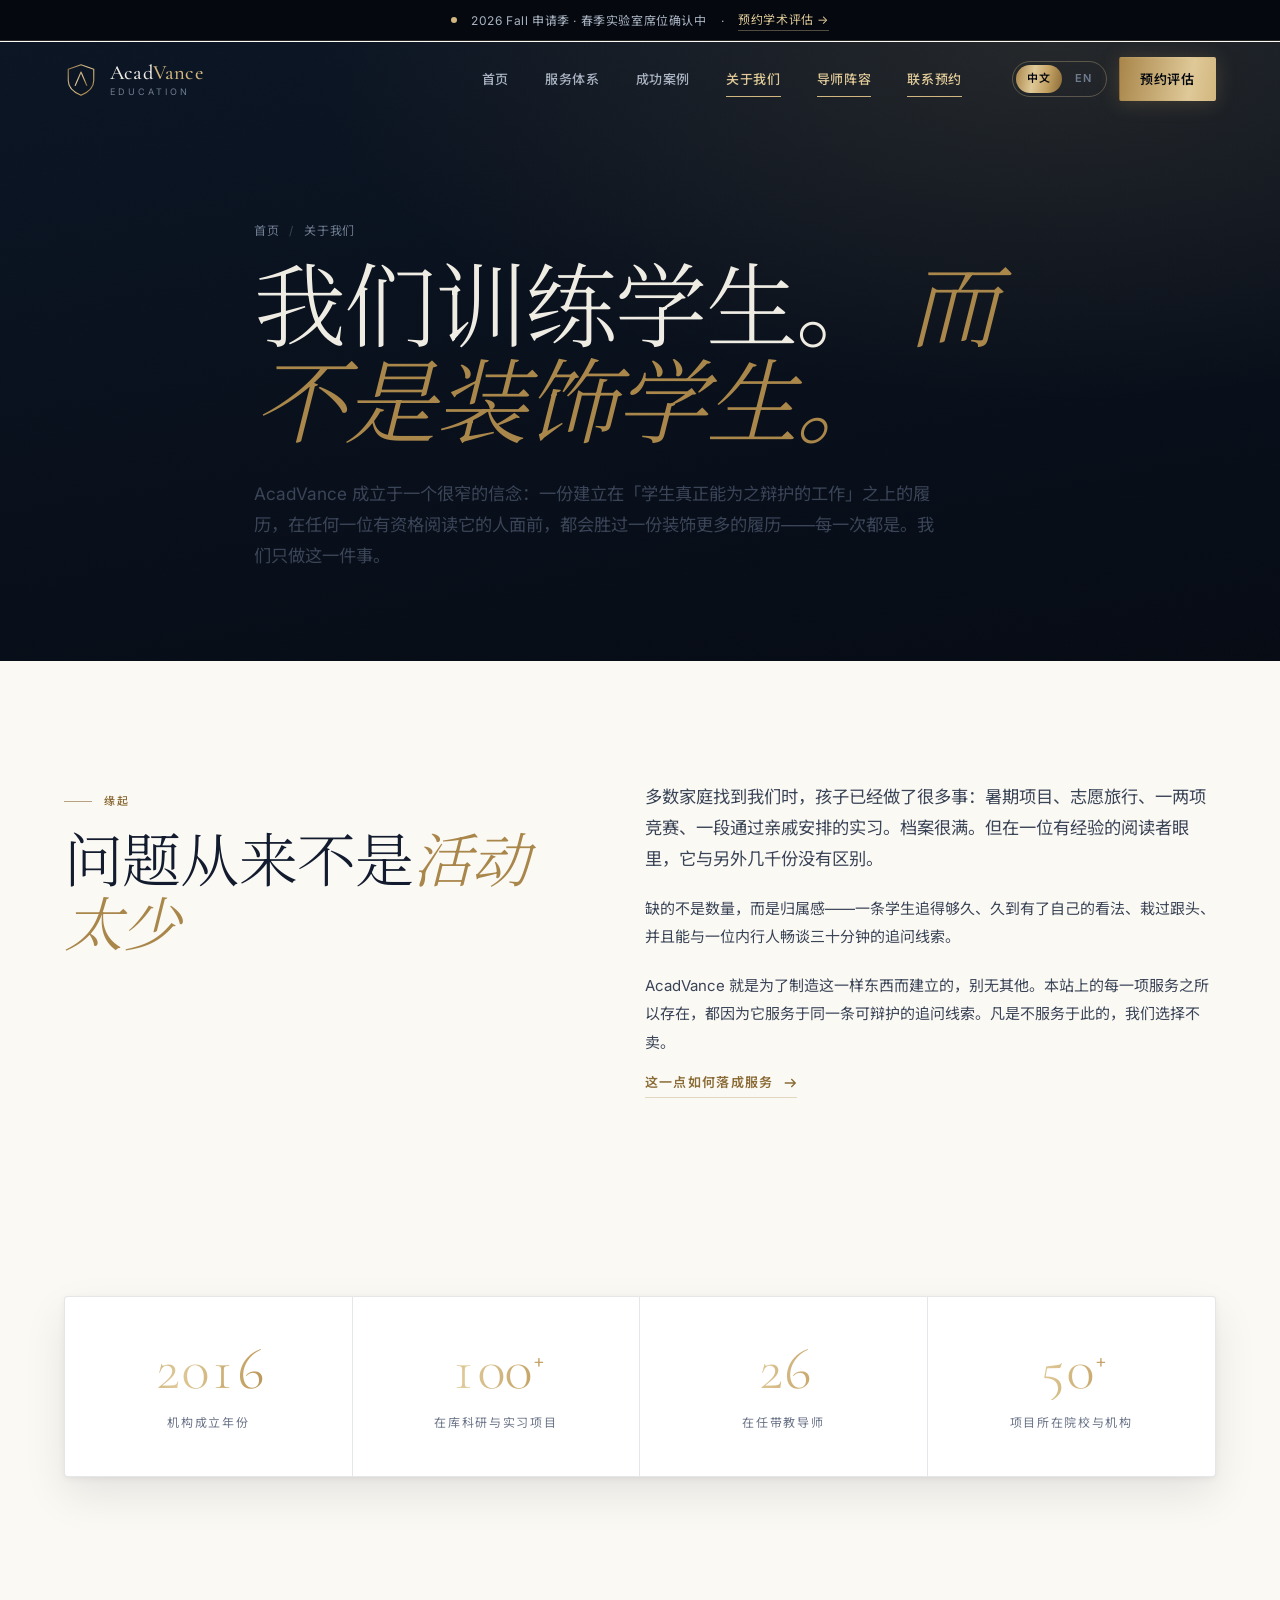
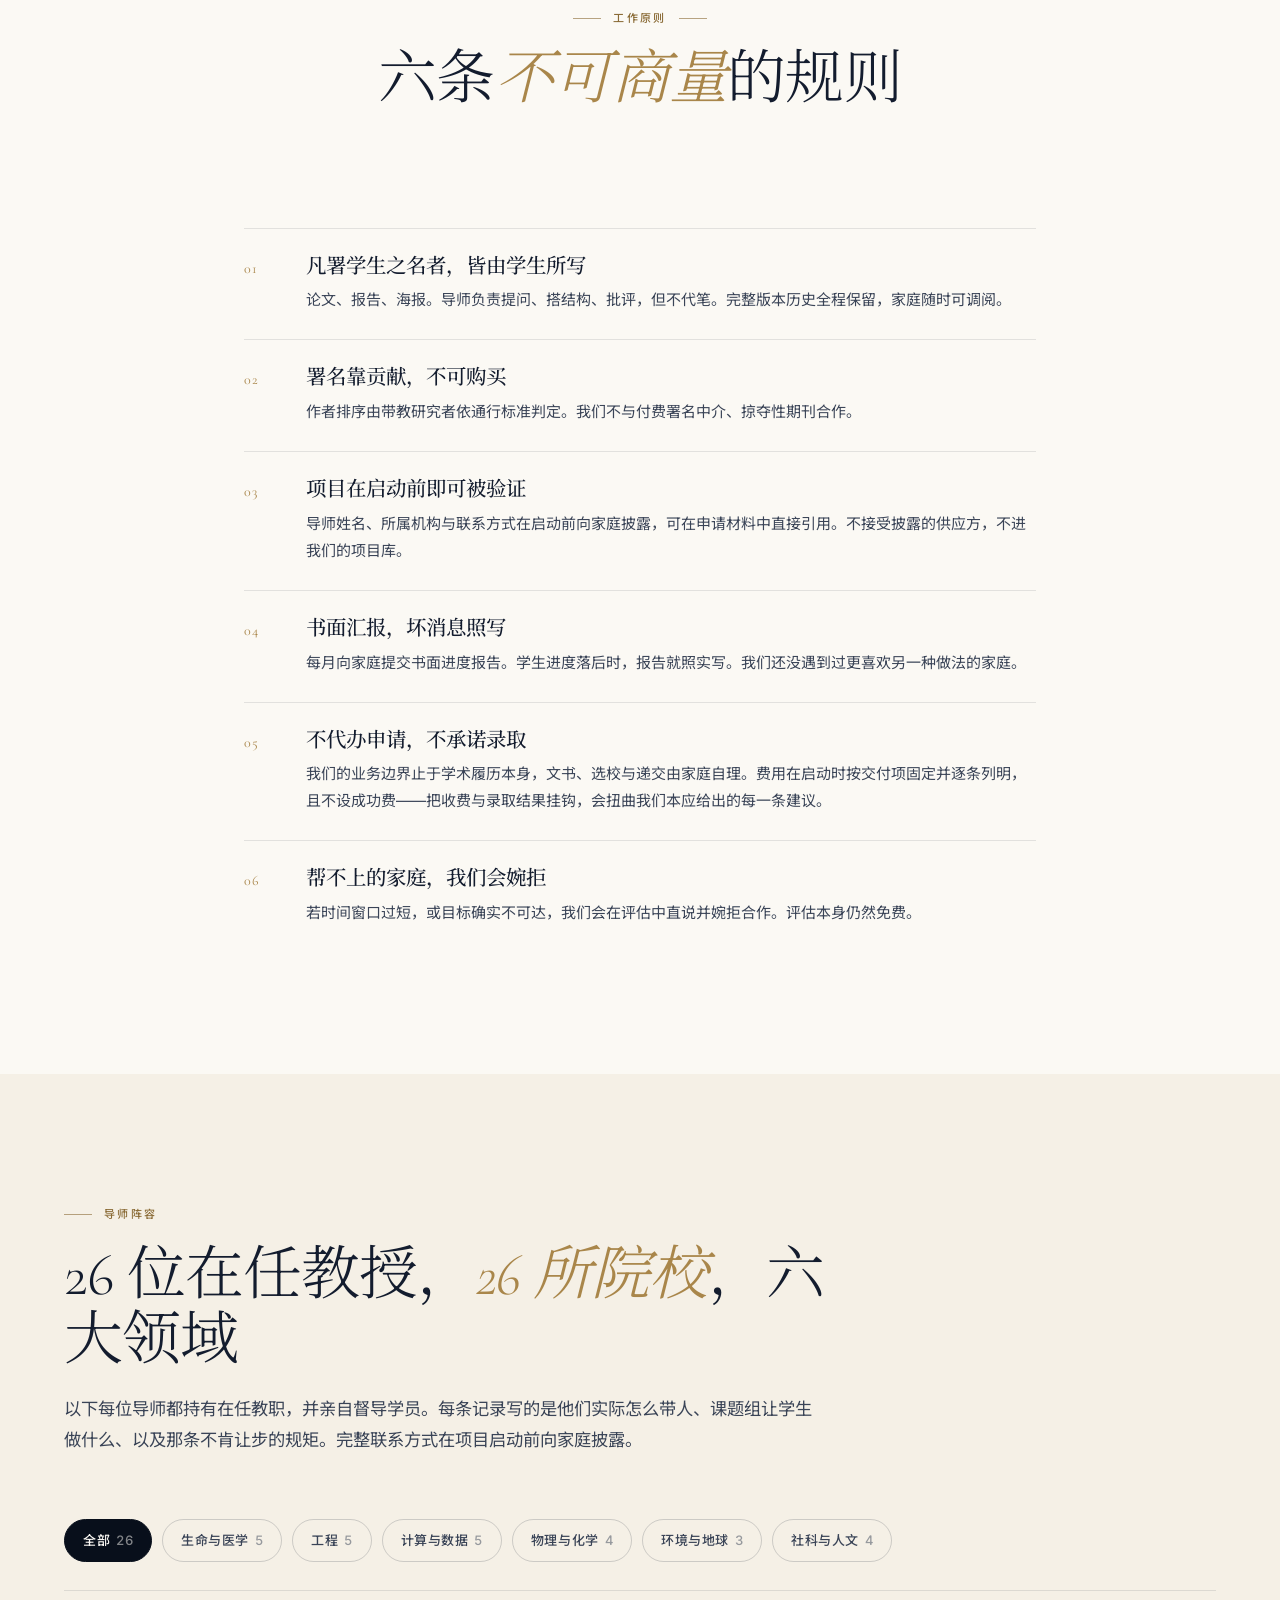
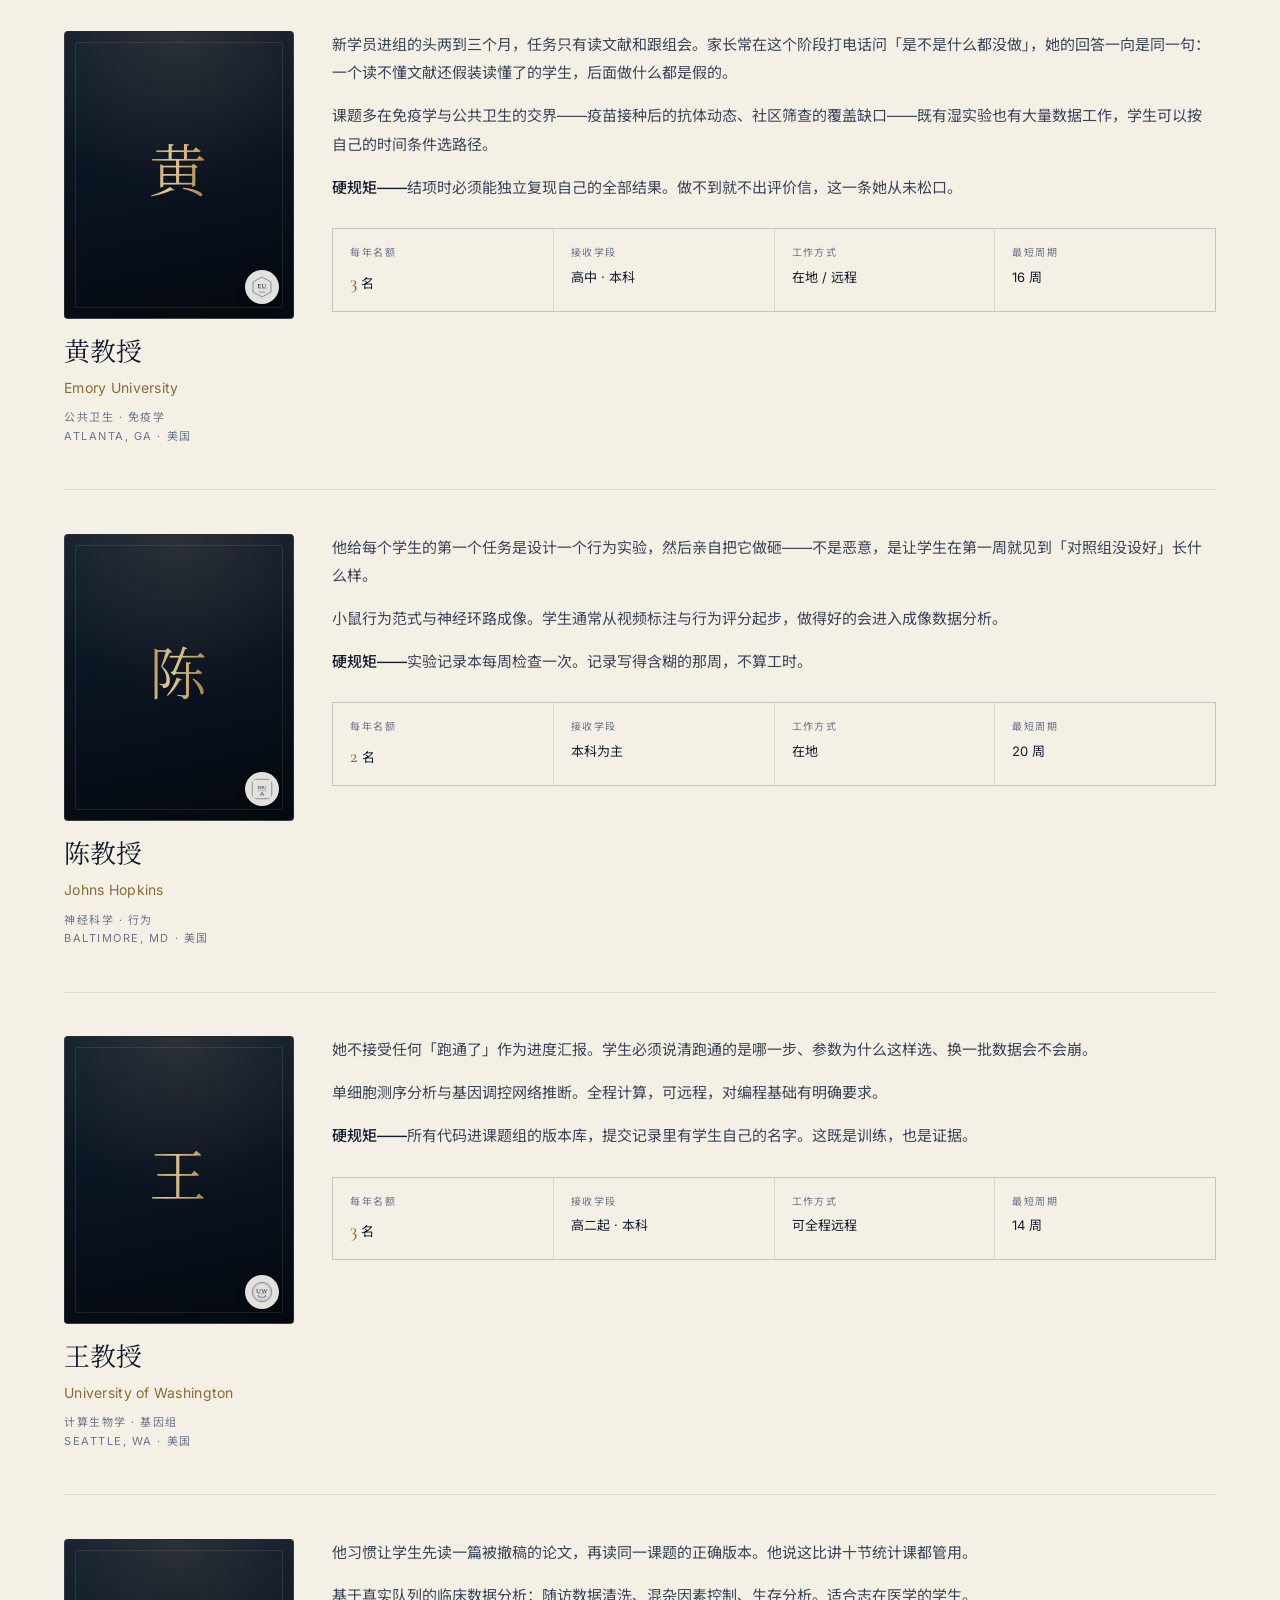
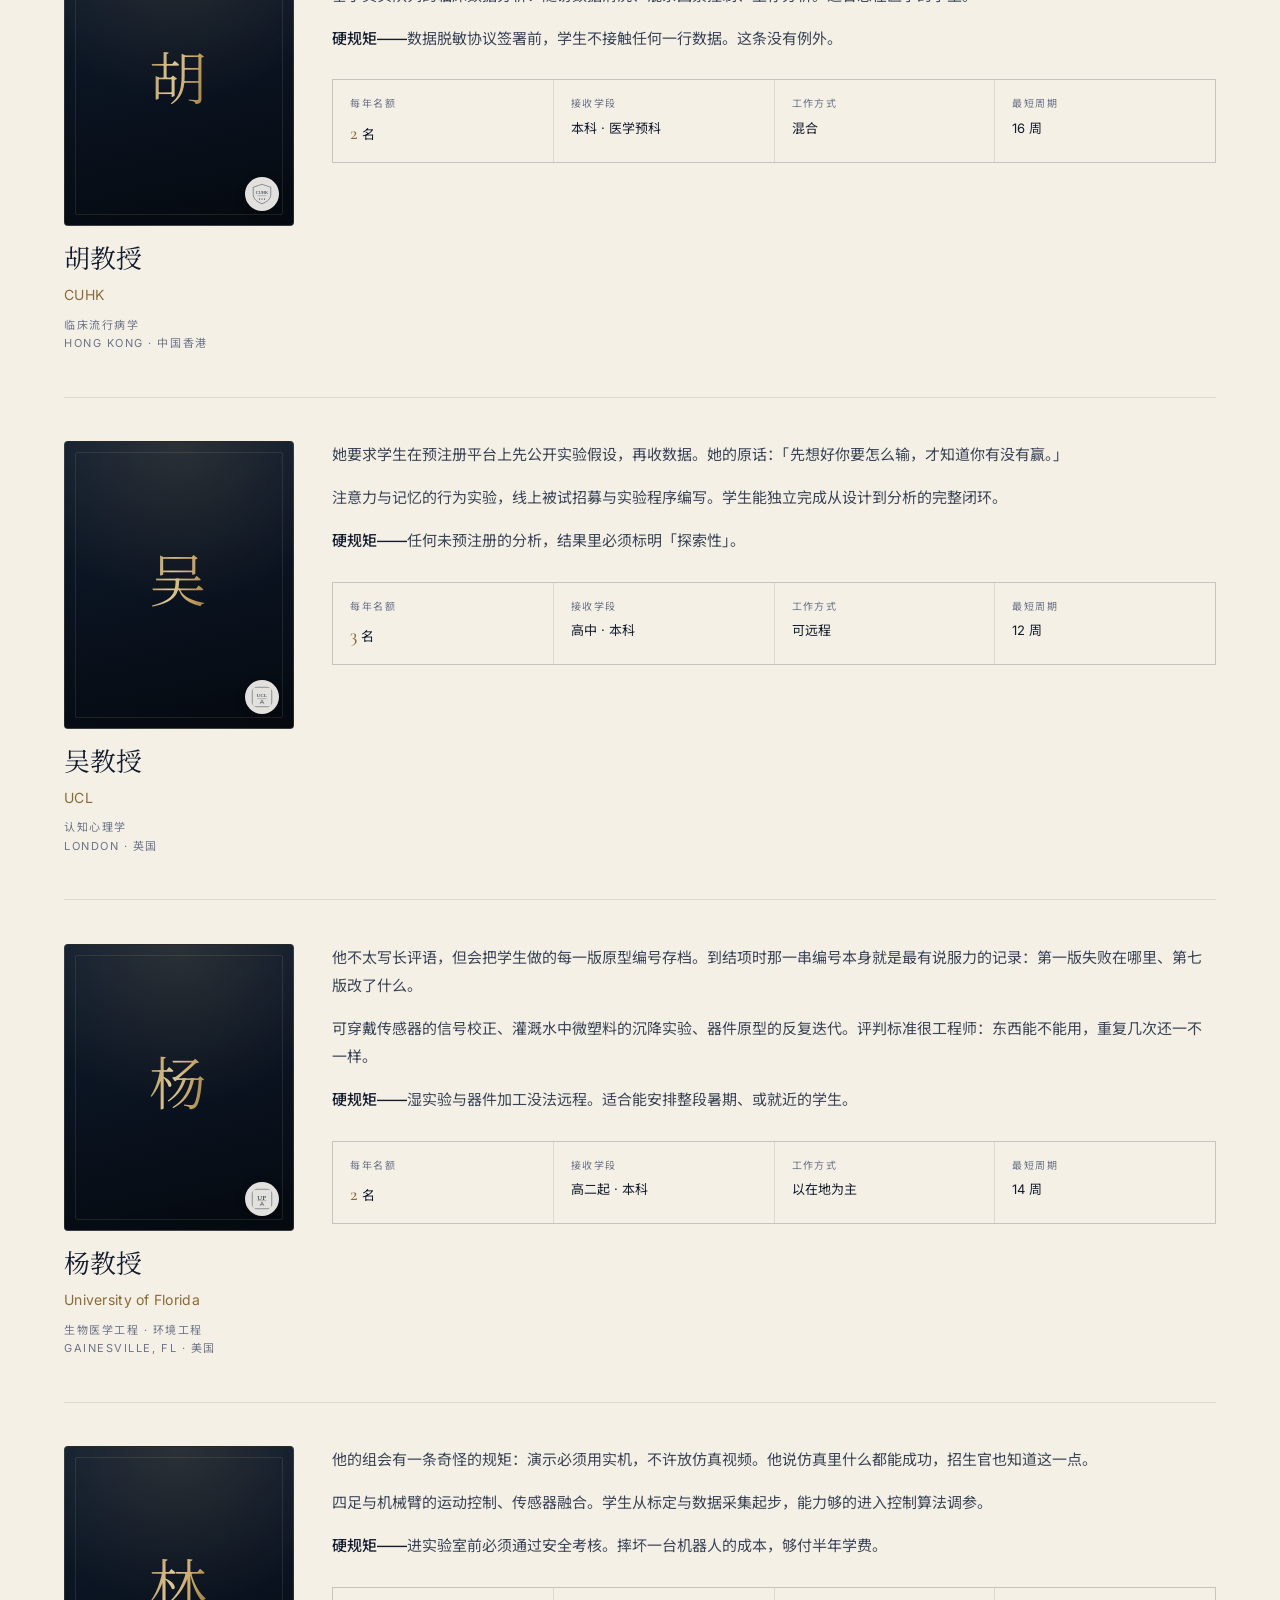
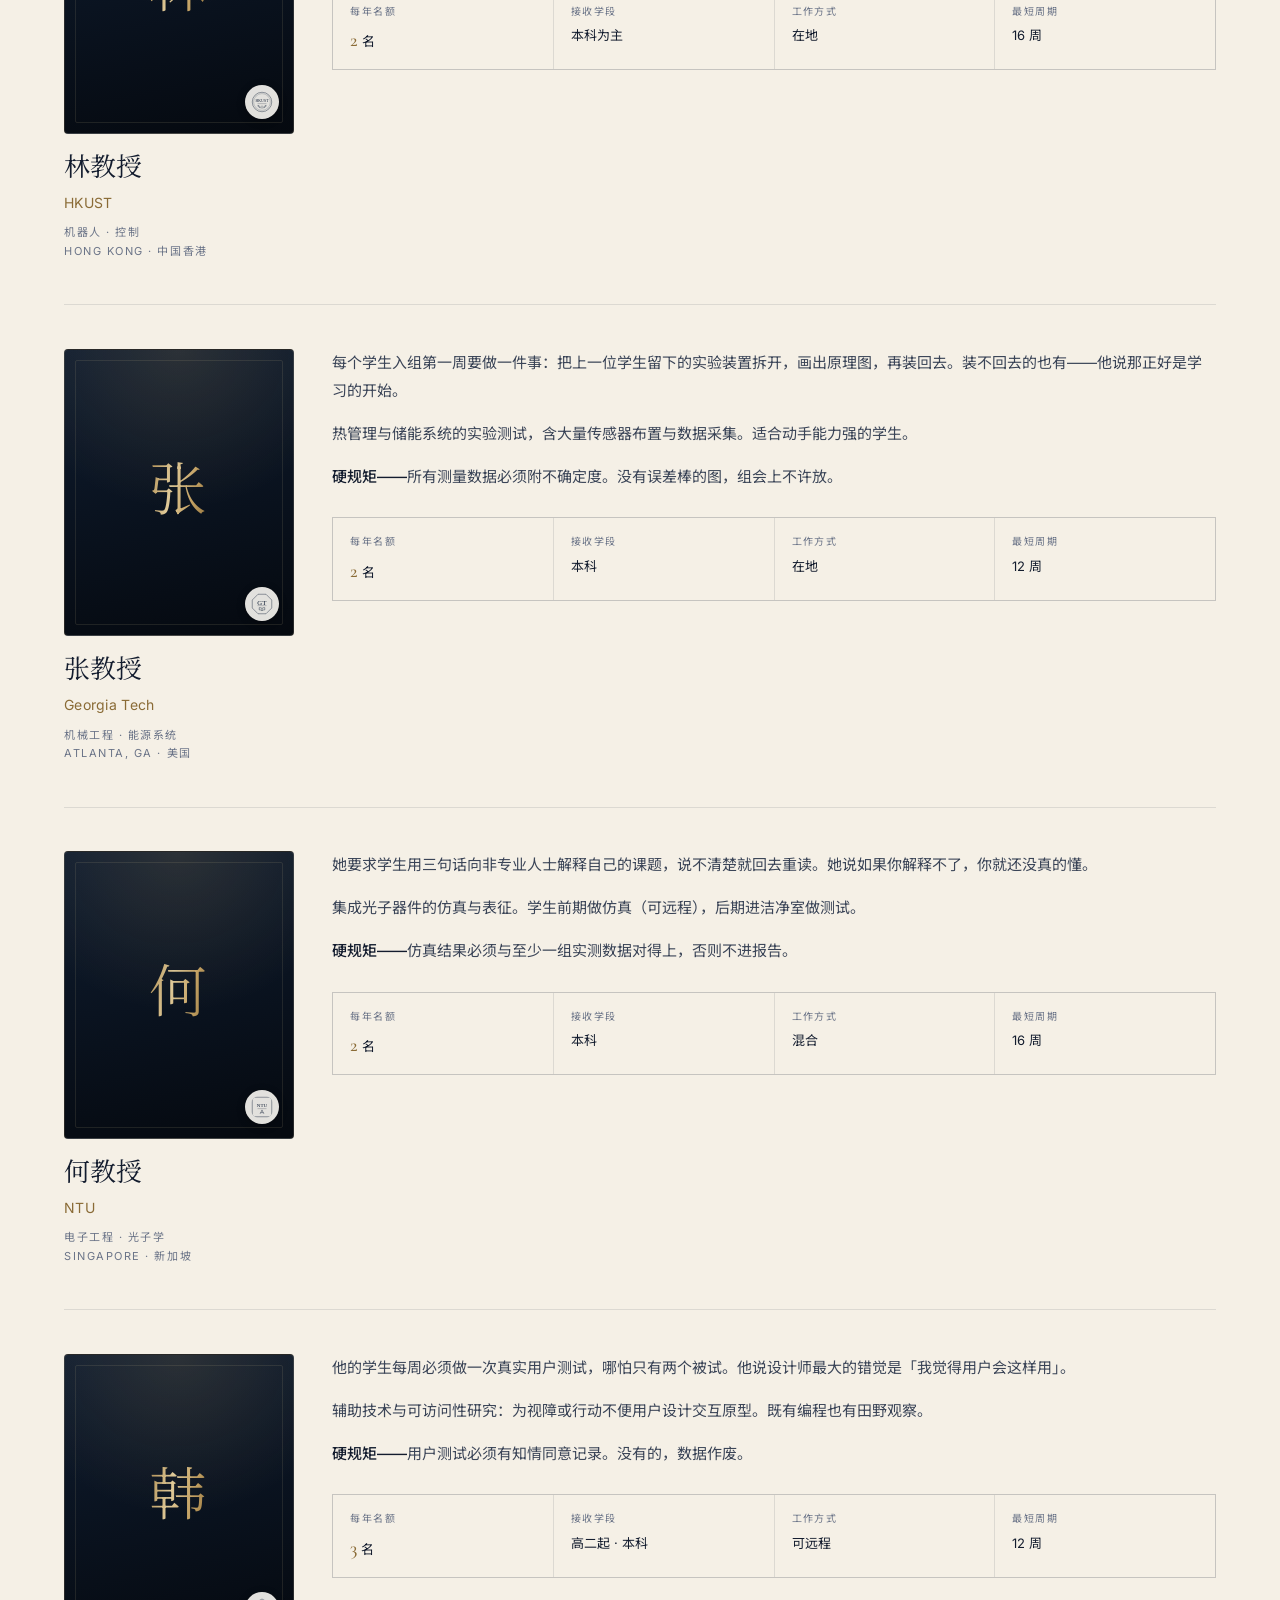
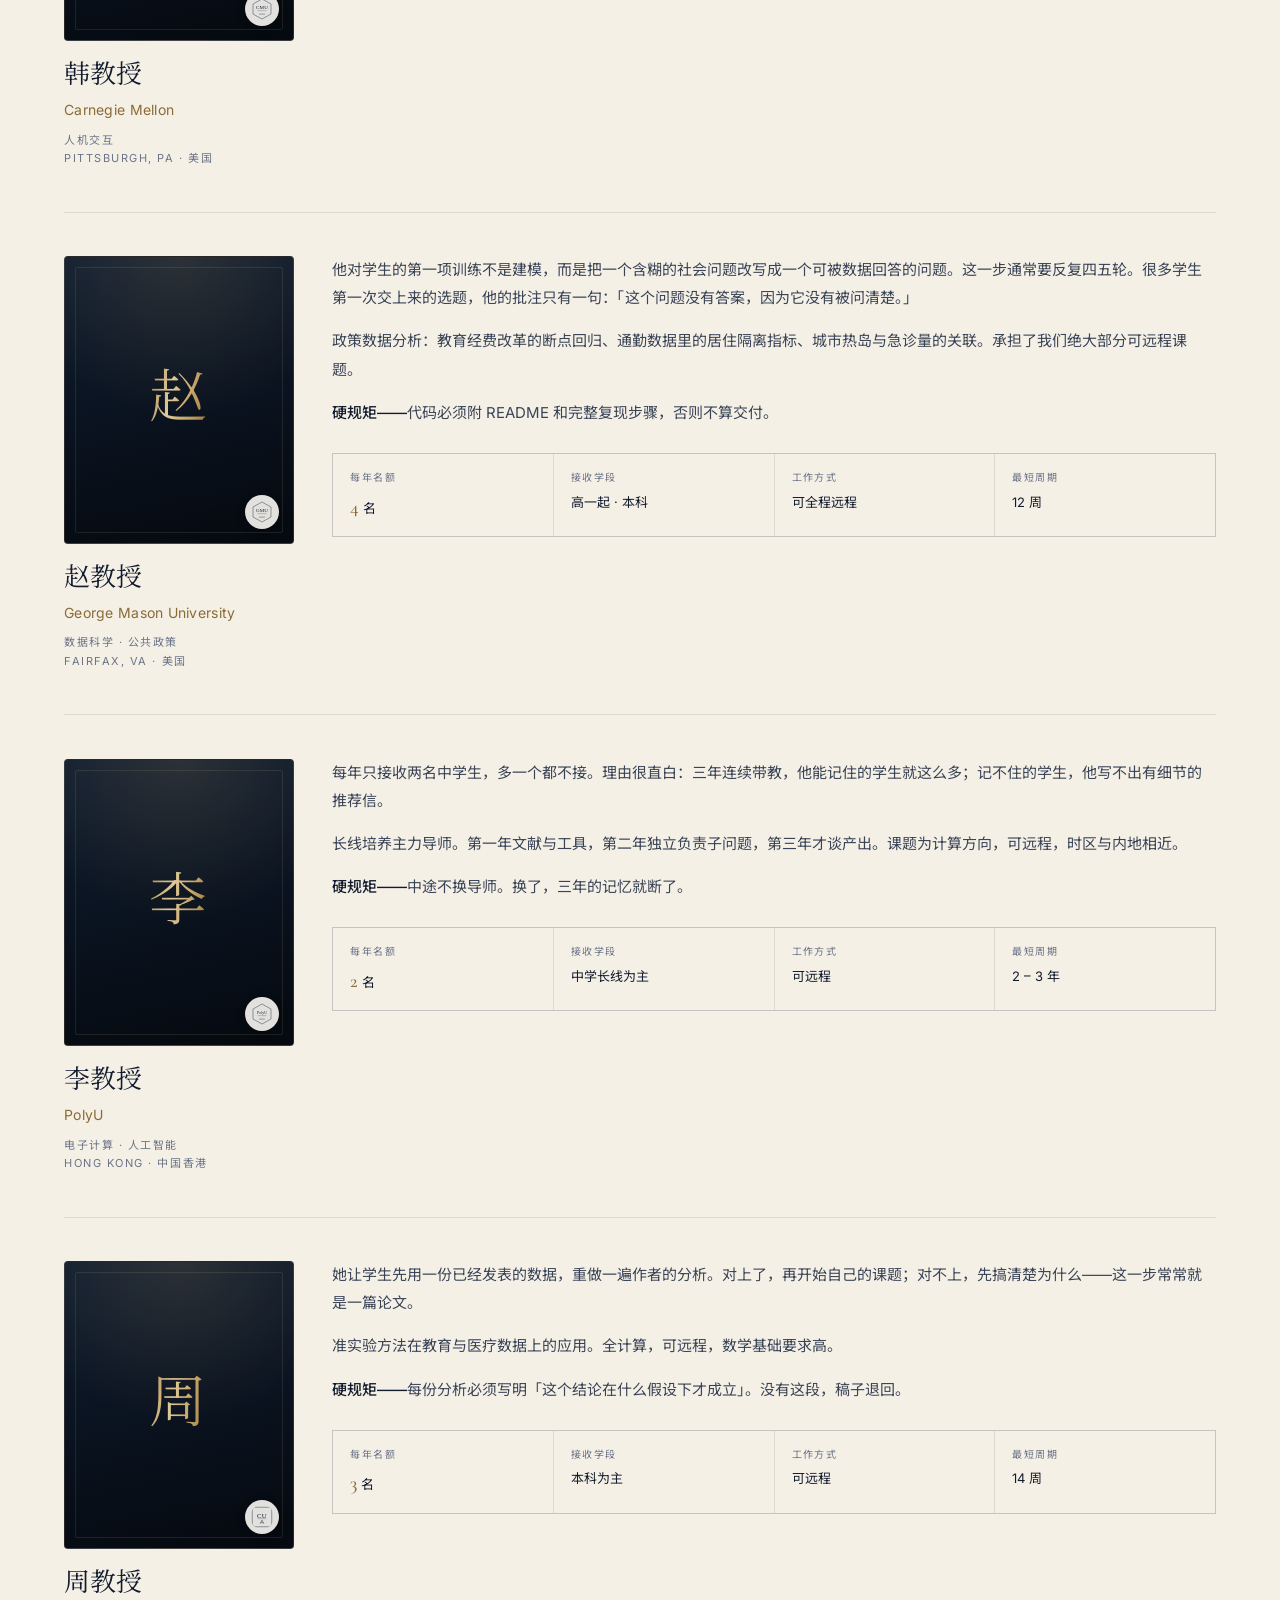
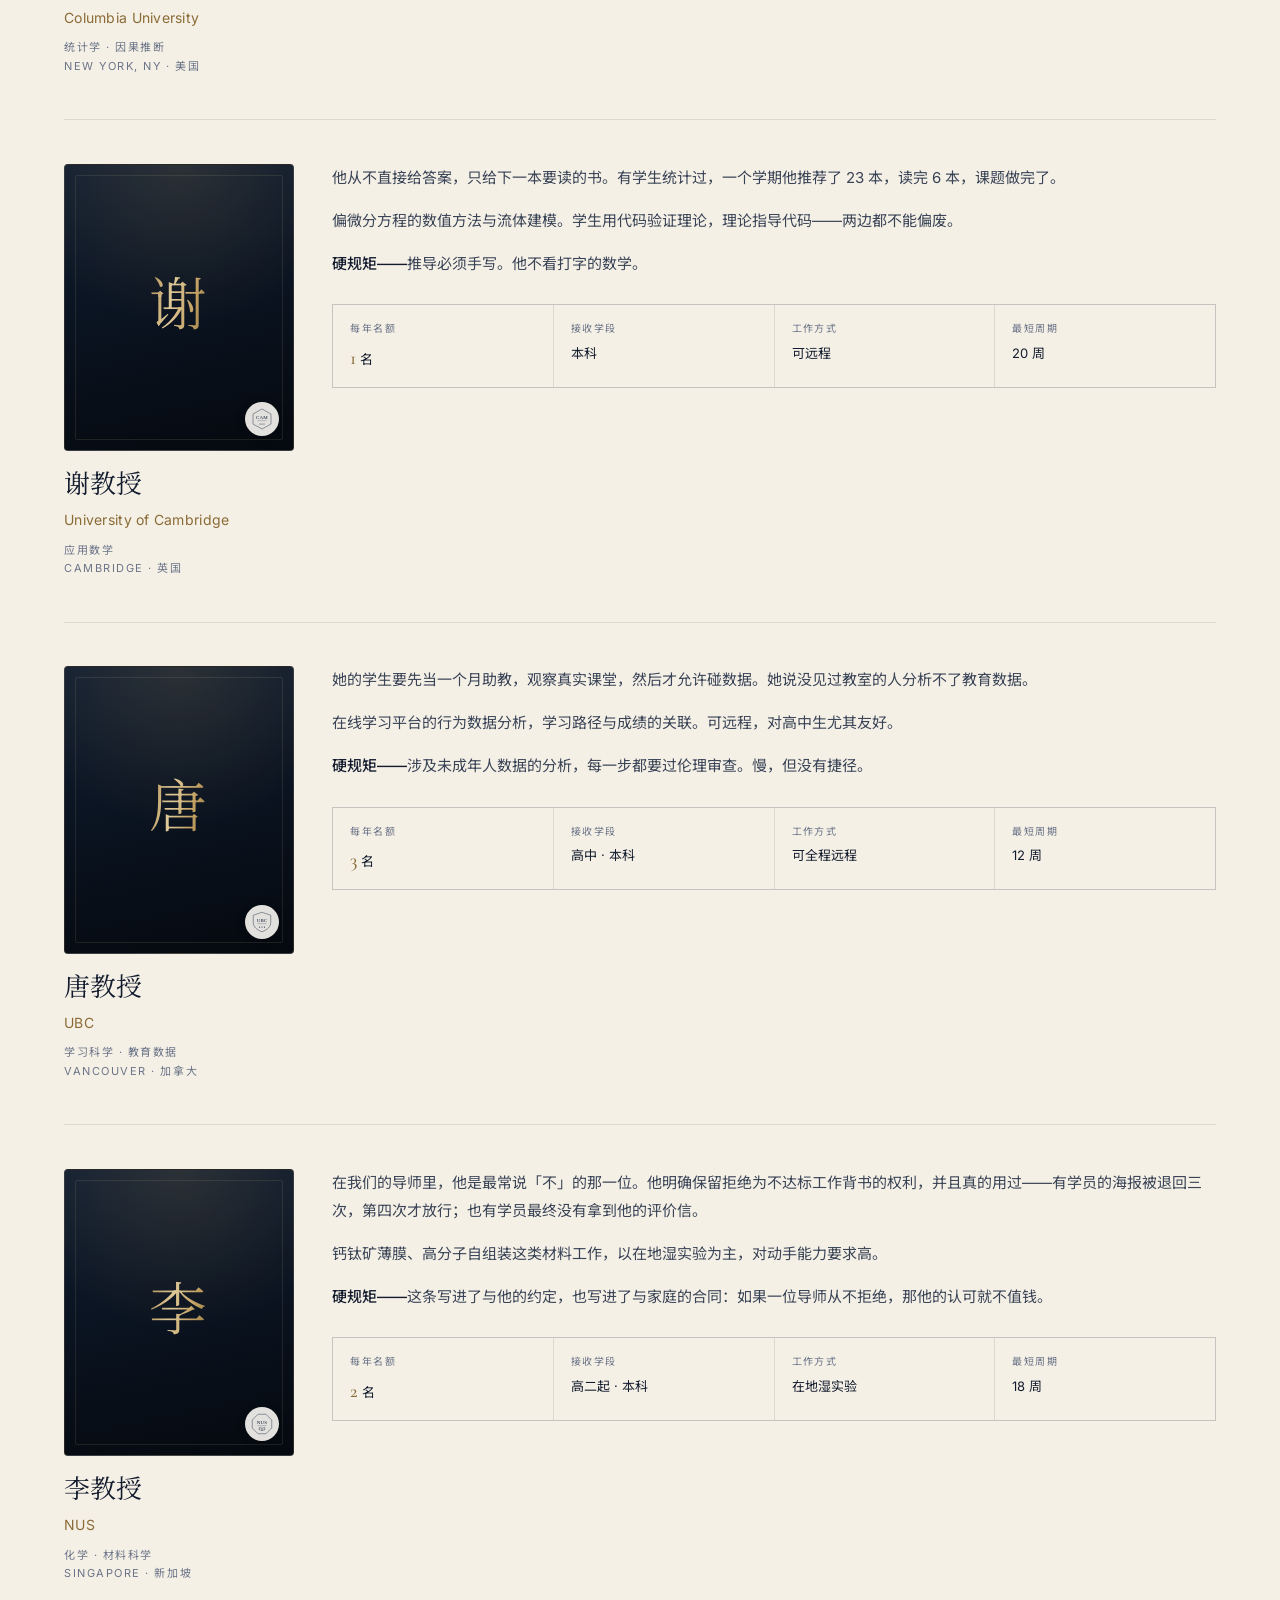
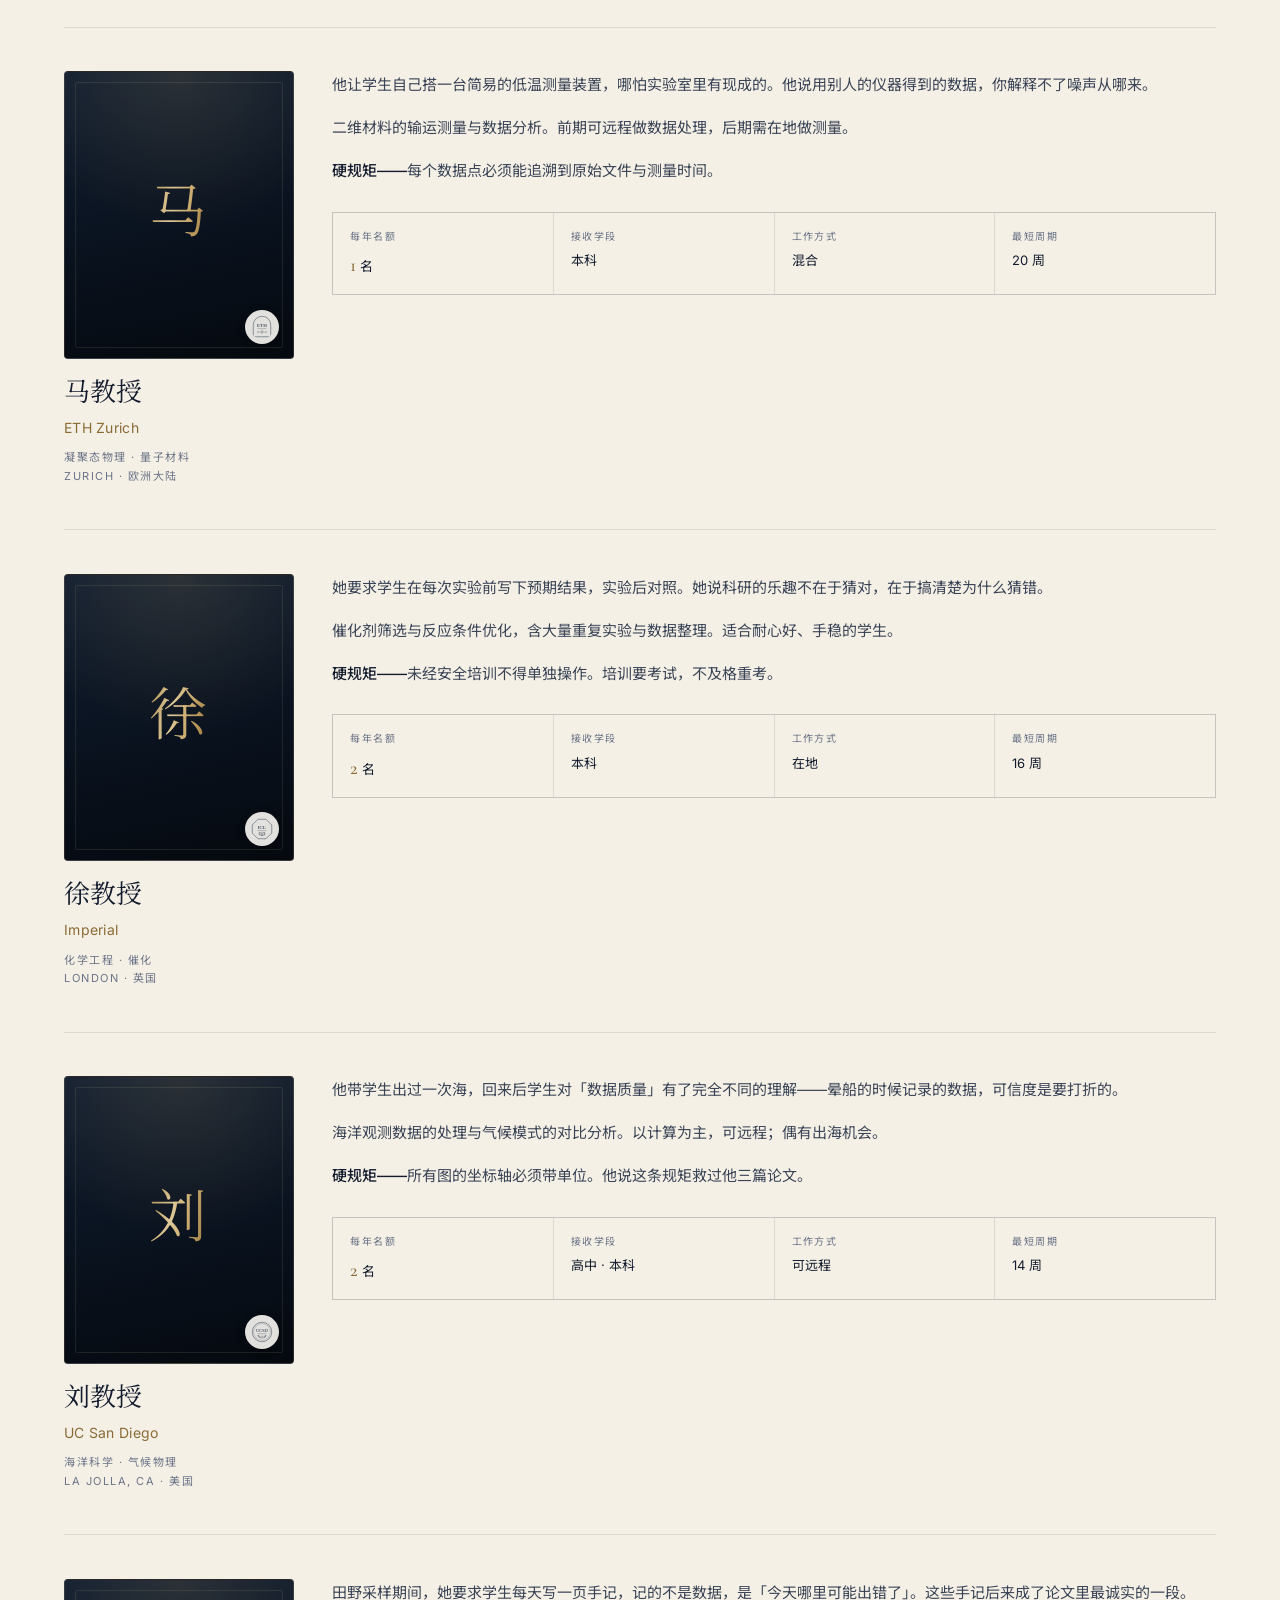
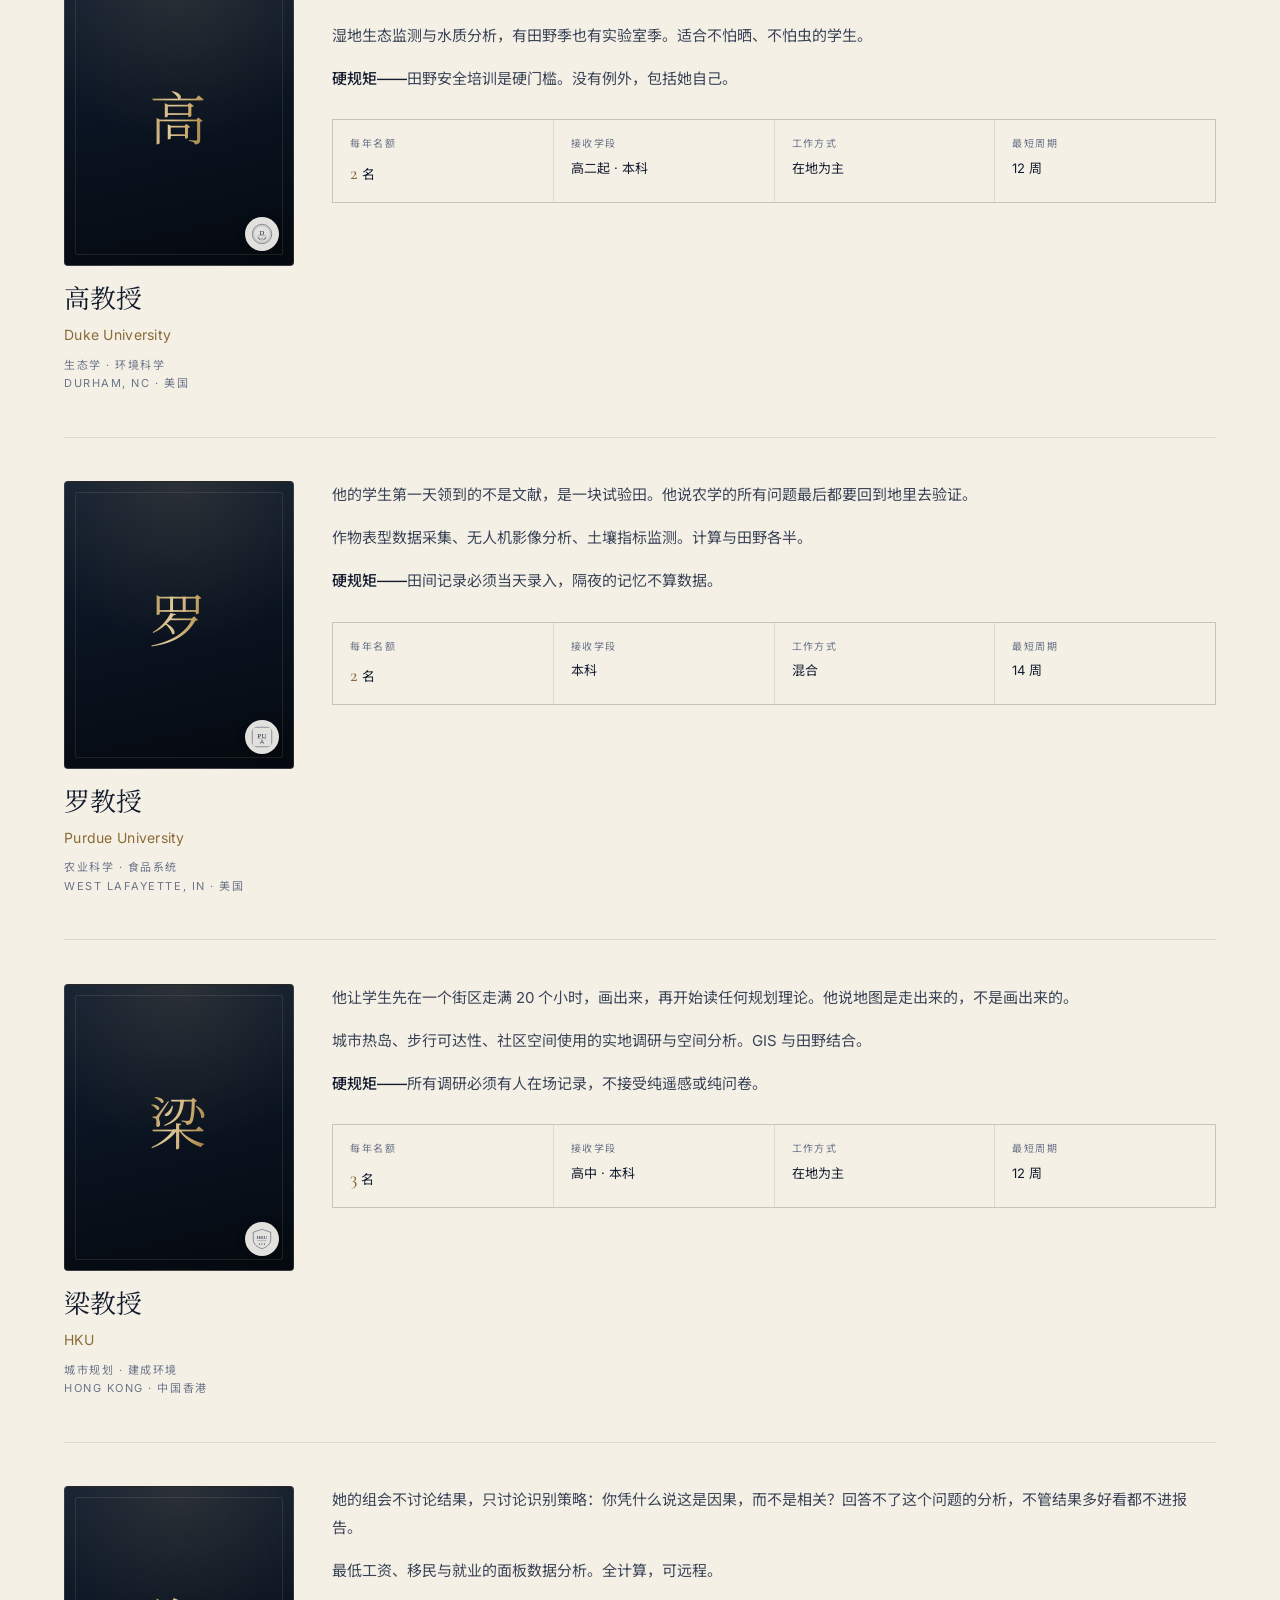
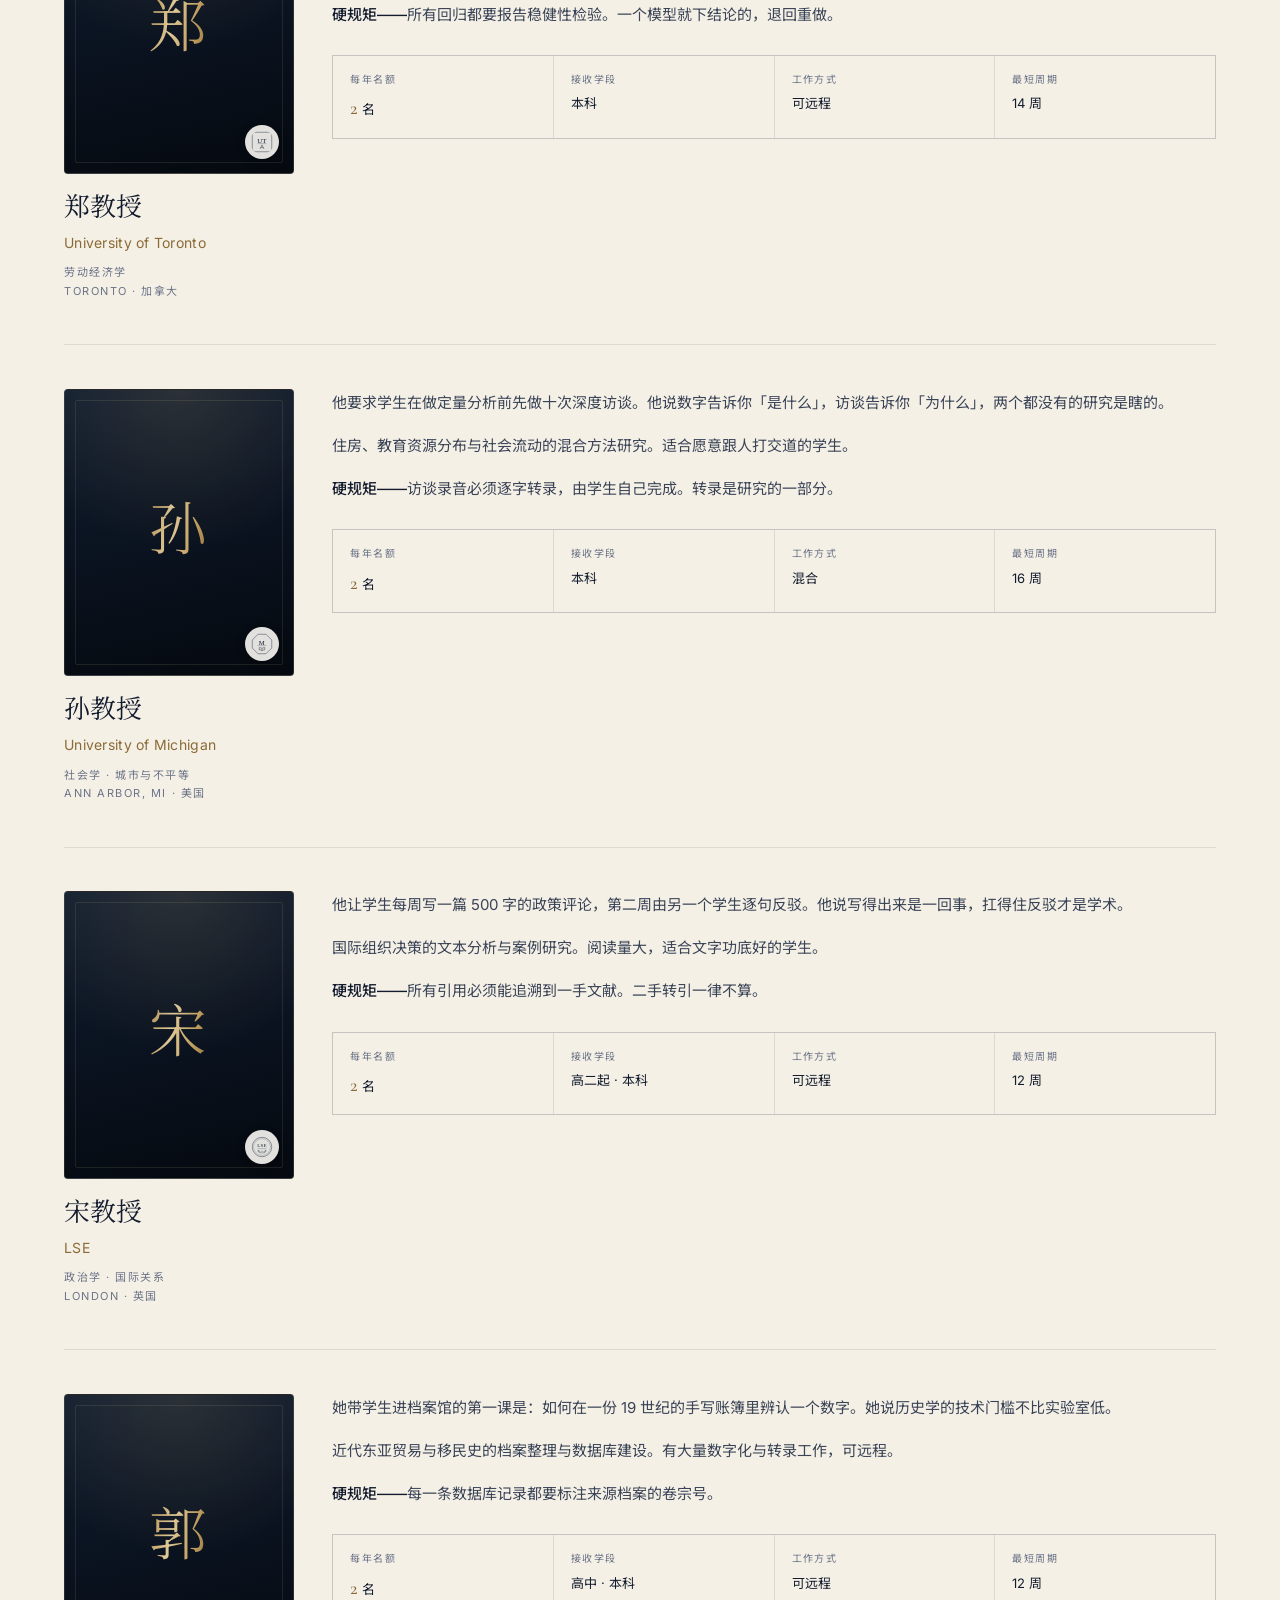
==== commit 899c9e0d: "内容改为数据驱动，体量扩至 109 课题 / 118 去向 / 26 导师 / 59 机构 数据层 - content/institutions.js  59 所机构，9 个地区，含徽记字母 - co" ====
--- a/about.html
+++ b/about.html
@@ -138,15 +138,15 @@
         <div class="stat__label" data-en="Founded">机构成立年份</div>
       </div>
       <div class="stat">
+        <div class="stat__num"><span data-count="100">100</span><sup>+</sup></div>
+        <div class="stat__label" data-en="Active research placements">在库科研与实习项目</div>
+      </div>
+      <div class="stat">
+        <div class="stat__num"><span data-count="26">26</span></div>
+        <div class="stat__label" data-en="Mentors on faculty">在任带教导师</div>
+      </div>
+      <div class="stat">
         <div class="stat__num"><span data-count="50">50</span><sup>+</sup></div>
-        <div class="stat__label" data-en="Active research placements">在库科研与实习项目</div>
-      </div>
-      <div class="stat">
-        <div class="stat__num"><span data-count="20">20</span><sup>+</sup></div>
-        <div class="stat__label" data-en="Mentors on faculty">在任带教导师</div>
-      </div>
-      <div class="stat">
-        <div class="stat__num"><span data-count="10">10</span><sup>+</sup></div>
         <div class="stat__label" data-en="Host universities &amp; institutes">项目所在院校与机构</div>
       </div>
     </div>
@@ -206,216 +206,731 @@
   </div>
 </section>
 
+<!-- @build:mentors -->
 <!-- ============================ 导师阵容 ============================ -->
 <section class="section on-paper-2" id="mentors">
   <div class="container">
     <div class="section-head">
       <span class="eyebrow" data-reveal data-en="Faculty">导师阵容</span>
-      <h2 class="display-2" data-reveal data-en="Five faculty who <span class=&quot;accent-italic&quot;>still run laboratories</span>.">
-        五位仍在<span class="accent-italic">带实验室</span>的在任教授
+      <h2 class="display-2" data-reveal data-en="26 faculty, <span class=&quot;accent-italic&quot;>26 institutions</span>, six fields.">
+        26 位在任教授，<span class="accent-italic">26 所院校</span>，六大领域
       </h2>
       <p class="lede" data-reveal
-         data-en="Every mentor below currently holds a faculty position and supervises the student directly. Full contact details are disclosed to the family before a placement begins, and may be cited in an application.">
-        以下每位导师都持有在任教职，并亲自督导学员。完整联系方式在项目启动前向家庭披露，可在申请材料中直接引用。
+         data-en="Every mentor below currently holds a faculty position and supervises the student directly. Each entry records how they actually teach, what their group takes students onto, and the one rule they will not bend. Full contact details are disclosed to the family before a placement begins.">
+        以下每位导师都持有在任教职，并亲自督导学员。每条记录写的是他们实际怎么带人、课题组让学生做什么、以及那条不肯让步的规矩。完整联系方式在项目启动前向家庭披露。
       </p>
     </div>
 
-      <article class="mentor-full" data-reveal>
-        <div class="mentor-full__aside">
-          <div class="mentor__portrait" style="aspect-ratio:1/1;max-width:132px;">
-            <span class="mentor__initials" style="font-size:2.2rem;">黄</span>
+    <div class="filters" data-filter-bar="mentors" role="group" aria-label="按领域筛选导师" data-en-aria-label="Filter mentors by field">
+      <button class="filter is-active" type="button" data-filter="all" aria-pressed="true">
+        <span data-en="All">全部</span><span class="filter__count">26</span>
+      </button>
+      <button class="filter" type="button" data-filter="life" aria-pressed="false">
+        <span data-en="Life Sciences &amp; Medicine">生命与医学</span><span class="filter__count">5</span>
+      </button>
+      <button class="filter" type="button" data-filter="eng" aria-pressed="false">
+        <span data-en="Engineering">工程</span><span class="filter__count">5</span>
+      </button>
+      <button class="filter" type="button" data-filter="comp" aria-pressed="false">
+        <span data-en="Computing &amp; Data">计算与数据</span><span class="filter__count">5</span>
+      </button>
+      <button class="filter" type="button" data-filter="phys" aria-pressed="false">
+        <span data-en="Physical Sciences">物理与化学</span><span class="filter__count">4</span>
+      </button>
+      <button class="filter" type="button" data-filter="env" aria-pressed="false">
+        <span data-en="Environment &amp; Earth">环境与地球</span><span class="filter__count">3</span>
+      </button>
+      <button class="filter" type="button" data-filter="social" aria-pressed="false">
+        <span data-en="Social Sciences &amp; Humanities">社科与人文</span><span class="filter__count">4</span>
+      </button>
+    </div>
+
+    <div data-filter-grid="mentors">
+      <article class="mentor-full" data-tags="life" data-reveal>
+        <div class="mentor-full__aside">
+          <div class="mentor__portrait">
+            <span class="mentor__initials">黄</span>
             <img class="mentor__crest" src="assets/img/logos/emory.svg" alt="Emory University" width="34" height="34" loading="lazy">
           </div>
           <h3 class="mentor-full__name" data-en="Prof. Huang">黄教授</h3>
           <p class="mentor-full__inst" data-en="Emory University">Emory University</p>
-          <p class="mentor-full__field" data-en="Public Health &amp; Immunology<br>Atlanta, United States">公共卫生 · 免疫学<br>美国 · 亚特兰大</p>
-        </div>
-
-        <div>
-          <div class="mentor-full__body">
-          <p data-en="What most distinguishes Prof. Huang as a supervisor is that she is <strong>in no hurry for a student to produce anything</strong>. For the first two or three months a new student usually does nothing but read and attend group meetings, and parents often call at this stage to ask whether anything is happening. Her answer is always the same: a student who cannot read a paper and pretends otherwise will be faking everything that comes after.">带教风格上，黄教授最鲜明的一点是<strong>不急着让学生"出成果"</strong>。新学员进组的头两到三个月，任务通常只有读文献和跟组会，很多家长在这个阶段会打电话来问"是不是什么都没做"。她的回答一向是同一句：一个读不懂文献还假装读懂了的学生，后面做什么都是假的。</p>
-          <p data-en="Her projects sit at the boundary of immunology and public health — antibody dynamics after vaccination, coverage gaps in community screening — combining bench work with a great deal of data analysis. Students can therefore choose a path that fits their calendar: experiments on site over the summer, analysis remotely during term.">她的课题多在免疫学与公共卫生的交界处——疫苗接种后的抗体动态、社区筛查项目的覆盖缺口这一类，既有湿实验也有大量数据工作。这意味着学生可以按自己的时间条件选择路径：暑期在地做实验，学期内远程做分析。</p>
-          <p data-en="She requires every student to be able to <strong>reproduce all of their own results independently</strong> by the end of the placement. No reproduction, no evaluation letter. She has never once relaxed this.">她要求每位学员在结项时能<strong>独立复现自己的全部结果</strong>。做不到就不出评价信——这一条她从未松口过。</p>
-          </div>
-          <dl class="mentor-spec">
-            <div>
-              <dt data-en="Places per year">每年名额</dt>
-              <dd data-en="<b>3</b> students"><b>3</b> 名</dd>
-            </div>
-            <div>
-              <dt data-en="Stage">接收学段</dt>
-              <dd data-en="Secondary · undergraduate">高中 · 本科</dd>
-            </div>
-            <div>
-              <dt data-en="Mode">工作方式</dt>
-              <dd data-en="On-site or remote">在地 / 远程均可</dd>
-            </div>
-            <div>
-              <dt data-en="Minimum">最短周期</dt>
-              <dd data-en="16 weeks">16 周</dd>
-            </div>
-          </dl>
-        </div>
-      </article>
-
-      <article class="mentor-full" data-reveal>
-        <div class="mentor-full__aside">
-          <div class="mentor__portrait" style="aspect-ratio:1/1;max-width:132px;">
-            <span class="mentor__initials" style="font-size:2.2rem;">杨</span>
+          <p class="mentor-full__field" data-en="Public Health &amp; Immunology<br>Atlanta, GA · United States">公共卫生 · 免疫学<br>Atlanta, GA · 美国</p>
+        </div>
+
+        <div>
+          <div class="mentor-full__body">
+            <p data-en="For the first two or three months a new student does nothing but read and attend group meetings. Parents often call to ask whether anything is happening; her answer never changes: a student who cannot read a paper and pretends otherwise will be faking everything that comes after.">新学员进组的头两到三个月，任务只有读文献和跟组会。家长常在这个阶段打电话问「是不是什么都没做」，她的回答一向是同一句：一个读不懂文献还假装读懂了的学生，后面做什么都是假的。</p>
+            <p data-en="Projects sit at the boundary of immunology and public health — antibody dynamics after vaccination, coverage gaps in community screening — combining bench work with substantial data analysis, so students can choose a path that fits their calendar.">课题多在免疫学与公共卫生的交界——疫苗接种后的抗体动态、社区筛查的覆盖缺口——既有湿实验也有大量数据工作，学生可以按自己的时间条件选路径。</p>
+            <p data-en="Every student must be able to reproduce all of their own results independently at the end. No reproduction, no evaluation letter. She has never once relaxed this."><strong data-en="Hard rule —">硬规矩——</strong>结项时必须能独立复现自己的全部结果。做不到就不出评价信，这一条她从未松口。</p>
+          </div>
+          <dl class="mentor-spec">
+            <div><dt data-en="Places per year">每年名额</dt><dd data-en="<b>3</b>"><b>3</b> 名</dd></div>
+            <div><dt data-en="Stage">接收学段</dt><dd data-en="Secondary · undergraduate">高中 · 本科</dd></div>
+            <div><dt data-en="Mode">工作方式</dt><dd data-en="On-site or remote">在地 / 远程</dd></div>
+            <div><dt data-en="Minimum">最短周期</dt><dd data-en="16 weeks">16 周</dd></div>
+          </dl>
+        </div>
+      </article>
+
+      <article class="mentor-full" data-tags="life" data-reveal>
+        <div class="mentor-full__aside">
+          <div class="mentor__portrait">
+            <span class="mentor__initials">陈</span>
+            <img class="mentor__crest" src="assets/img/logos/johns-hopkins.svg" alt="Johns Hopkins University" width="34" height="34" loading="lazy">
+          </div>
+          <h3 class="mentor-full__name" data-en="Prof. Chen">陈教授</h3>
+          <p class="mentor-full__inst" data-en="Johns Hopkins University">Johns Hopkins</p>
+          <p class="mentor-full__field" data-en="Neuroscience &amp; Behaviour<br>Baltimore, MD · United States">神经科学 · 行为<br>Baltimore, MD · 美国</p>
+        </div>
+
+        <div>
+          <div class="mentor-full__body">
+            <p data-en="The first task he gives every student is to design a behavioural experiment; then he personally runs it badly — not out of malice, but so the student sees in week one what a poorly set control looks like.">他给每个学生的第一个任务是设计一个行为实验，然后亲自把它做砸——不是恶意，是让学生在第一周就见到「对照组没设好」长什么样。</p>
+            <p data-en="Mouse behavioural paradigms and circuit imaging. Students typically start with video annotation and behavioural scoring; the good ones progress to imaging analysis.">小鼠行为范式与神经环路成像。学生通常从视频标注与行为评分起步，做得好的会进入成像数据分析。</p>
+            <p data-en="Laboratory notebooks are checked weekly. A week with vague entries does not count as hours worked."><strong data-en="Hard rule —">硬规矩——</strong>实验记录本每周检查一次。记录写得含糊的那周，不算工时。</p>
+          </div>
+          <dl class="mentor-spec">
+            <div><dt data-en="Places per year">每年名额</dt><dd data-en="<b>2</b>"><b>2</b> 名</dd></div>
+            <div><dt data-en="Stage">接收学段</dt><dd data-en="Mainly undergraduate">本科为主</dd></div>
+            <div><dt data-en="Mode">工作方式</dt><dd data-en="On-site">在地</dd></div>
+            <div><dt data-en="Minimum">最短周期</dt><dd data-en="20 weeks">20 周</dd></div>
+          </dl>
+        </div>
+      </article>
+
+      <article class="mentor-full" data-tags="life" data-reveal>
+        <div class="mentor-full__aside">
+          <div class="mentor__portrait">
+            <span class="mentor__initials">王</span>
+            <img class="mentor__crest" src="assets/img/logos/washington.svg" alt="University of Washington" width="34" height="34" loading="lazy">
+          </div>
+          <h3 class="mentor-full__name" data-en="Prof. Wang">王教授</h3>
+          <p class="mentor-full__inst" data-en="University of Washington">University of Washington</p>
+          <p class="mentor-full__field" data-en="Computational Biology &amp; Genomics<br>Seattle, WA · United States">计算生物学 · 基因组<br>Seattle, WA · 美国</p>
+        </div>
+
+        <div>
+          <div class="mentor-full__body">
+            <p data-en="She does not accept “it ran” as a progress report. The student must say which step ran, why those parameters, and whether it would break on a different batch.">她不接受任何「跑通了」作为进度汇报。学生必须说清跑通的是哪一步、参数为什么这样选、换一批数据会不会崩。</p>
+            <p data-en="Single-cell sequencing analysis and gene regulatory network inference. Entirely computational and remote-eligible, with an explicit programming prerequisite.">单细胞测序分析与基因调控网络推断。全程计算，可远程，对编程基础有明确要求。</p>
+            <p data-en="All code goes into the group’s repository under the student’s own name. It is both training and evidence."><strong data-en="Hard rule —">硬规矩——</strong>所有代码进课题组的版本库，提交记录里有学生自己的名字。这既是训练，也是证据。</p>
+          </div>
+          <dl class="mentor-spec">
+            <div><dt data-en="Places per year">每年名额</dt><dd data-en="<b>3</b>"><b>3</b> 名</dd></div>
+            <div><dt data-en="Stage">接收学段</dt><dd data-en="Grade 11 up · undergraduate">高二起 · 本科</dd></div>
+            <div><dt data-en="Mode">工作方式</dt><dd data-en="Fully remote possible">可全程远程</dd></div>
+            <div><dt data-en="Minimum">最短周期</dt><dd data-en="14 weeks">14 周</dd></div>
+          </dl>
+        </div>
+      </article>
+
+      <article class="mentor-full" data-tags="life" data-reveal>
+        <div class="mentor-full__aside">
+          <div class="mentor__portrait">
+            <span class="mentor__initials">胡</span>
+            <img class="mentor__crest" src="assets/img/logos/cuhk.svg" alt="The Chinese University of Hong Kong" width="34" height="34" loading="lazy">
+          </div>
+          <h3 class="mentor-full__name" data-en="Prof. Hu">胡教授</h3>
+          <p class="mentor-full__inst" data-en="The Chinese University of Hong Kong">CUHK</p>
+          <p class="mentor-full__field" data-en="Clinical Epidemiology<br>Hong Kong · Hong Kong SAR">临床流行病学<br>Hong Kong · 中国香港</p>
+        </div>
+
+        <div>
+          <div class="mentor-full__body">
+            <p data-en="He has students read a retracted paper first, then the correct version on the same topic. He says it does more than ten lectures on statistics.">他习惯让学生先读一篇被撤稿的论文，再读同一课题的正确版本。他说这比讲十节统计课都管用。</p>
+            <p data-en="Clinical data analysis on real cohorts: follow-up data cleaning, confounder control, survival analysis. Suited to students heading toward medicine.">基于真实队列的临床数据分析：随访数据清洗、混杂因素控制、生存分析。适合志在医学的学生。</p>
+            <p data-en="No student touches a single row of data before signing the de-identification protocol. No exceptions."><strong data-en="Hard rule —">硬规矩——</strong>数据脱敏协议签署前，学生不接触任何一行数据。这条没有例外。</p>
+          </div>
+          <dl class="mentor-spec">
+            <div><dt data-en="Places per year">每年名额</dt><dd data-en="<b>2</b>"><b>2</b> 名</dd></div>
+            <div><dt data-en="Stage">接收学段</dt><dd data-en="Undergraduate · pre-med">本科 · 医学预科</dd></div>
+            <div><dt data-en="Mode">工作方式</dt><dd data-en="Hybrid">混合</dd></div>
+            <div><dt data-en="Minimum">最短周期</dt><dd data-en="16 weeks">16 周</dd></div>
+          </dl>
+        </div>
+      </article>
+
+      <article class="mentor-full" data-tags="life" data-reveal>
+        <div class="mentor-full__aside">
+          <div class="mentor__portrait">
+            <span class="mentor__initials">吴</span>
+            <img class="mentor__crest" src="assets/img/logos/ucl.svg" alt="University College London" width="34" height="34" loading="lazy">
+          </div>
+          <h3 class="mentor-full__name" data-en="Prof. Wu">吴教授</h3>
+          <p class="mentor-full__inst" data-en="University College London">UCL</p>
+          <p class="mentor-full__field" data-en="Cognitive Psychology<br>London · United Kingdom">认知心理学<br>London · 英国</p>
+        </div>
+
+        <div>
+          <div class="mentor-full__body">
+            <p data-en="She requires students to pre-register hypotheses publicly before collecting data. Her phrase: “Decide how you would lose before you can know whether you won.”">她要求学生在预注册平台上先公开实验假设，再收数据。她的原话：「先想好你要怎么输，才知道你有没有赢。」</p>
+            <p data-en="Behavioural experiments on attention and memory, with online participant recruitment and experiment programming. Students complete the full loop from design to analysis.">注意力与记忆的行为实验，线上被试招募与实验程序编写。学生能独立完成从设计到分析的完整闭环。</p>
+            <p data-en="Any analysis not pre-registered must be labelled “exploratory” in the results."><strong data-en="Hard rule —">硬规矩——</strong>任何未预注册的分析，结果里必须标明「探索性」。</p>
+          </div>
+          <dl class="mentor-spec">
+            <div><dt data-en="Places per year">每年名额</dt><dd data-en="<b>3</b>"><b>3</b> 名</dd></div>
+            <div><dt data-en="Stage">接收学段</dt><dd data-en="Secondary · undergraduate">高中 · 本科</dd></div>
+            <div><dt data-en="Mode">工作方式</dt><dd data-en="Remote-eligible">可远程</dd></div>
+            <div><dt data-en="Minimum">最短周期</dt><dd data-en="12 weeks">12 周</dd></div>
+          </dl>
+        </div>
+      </article>
+
+      <article class="mentor-full" data-tags="eng" data-reveal>
+        <div class="mentor-full__aside">
+          <div class="mentor__portrait">
+            <span class="mentor__initials">杨</span>
             <img class="mentor__crest" src="assets/img/logos/florida.svg" alt="University of Florida" width="34" height="34" loading="lazy">
           </div>
           <h3 class="mentor-full__name" data-en="Prof. Yang">杨教授</h3>
           <p class="mentor-full__inst" data-en="University of Florida">University of Florida</p>
-          <p class="mentor-full__field" data-en="Biomedical &amp; Environmental Engineering<br>Florida, United States">生物医学工程 · 环境工程<br>美国 · 佛罗里达</p>
-        </div>
-
-        <div>
-          <div class="mentor-full__body">
-          <p data-en="Prof. Yang’s group builds <strong>things that have to actually work</strong>: signal correction for wearable sensors, settling experiments for microplastics in irrigation water, prototype devices iterated again and again. His standard for a student is an engineer’s standard — does it work, and does the data still hold after you repeat it.">杨教授的组做的是<strong>要能真正跑起来的东西</strong>：可穿戴传感器的信号校正、灌溉水里微塑料的沉降实验、器件原型的反复迭代。他对学生的评判标准很工程师——东西能不能用，数据重复几次是不是还一样。</p>
-          <p data-en="He does not write long commentary, but he archives and numbers every prototype version a student produces. By the end of a placement that numbered sequence is the most persuasive record there is: where version one failed, what changed by version seven. Students have told us afterwards that the question they were asked most at interview was how they got from the third version to the seventh.">他不太写长评语，但会把学生做的每一版原型编号存档。到结项时，那一串编号本身就是最有说服力的记录：第一版失败在哪里、第七版改了什么。有学员后来告诉我们，面试时被问到最多的就是"你是怎么从第三版走到第七版的"。</p>
-          <p data-en="This group works primarily on site — bench work and fabrication cannot be done remotely. It suits students who can commit a full summer, or who are nearby.">这个组以在地工作为主，湿实验和器件加工没法远程。适合能安排整段暑期、或就近的学生。</p>
-          </div>
-          <dl class="mentor-spec">
-            <div>
-              <dt data-en="Places per year">每年名额</dt>
-              <dd data-en="<b>2</b> students"><b>2</b> 名</dd>
-            </div>
-            <div>
-              <dt data-en="Stage">接收学段</dt>
-              <dd data-en="Grade 11 up · undergraduate">高二起 · 本科</dd>
-            </div>
-            <div>
-              <dt data-en="Mode">工作方式</dt>
-              <dd data-en="Primarily on-site">以在地为主</dd>
-            </div>
-            <div>
-              <dt data-en="Minimum">最短周期</dt>
-              <dd data-en="14 weeks">14 周</dd>
-            </div>
-          </dl>
-        </div>
-      </article>
-
-      <article class="mentor-full" data-reveal>
-        <div class="mentor-full__aside">
-          <div class="mentor__portrait" style="aspect-ratio:1/1;max-width:132px;">
-            <span class="mentor__initials" style="font-size:2.2rem;">赵</span>
+          <p class="mentor-full__field" data-en="Biomedical &amp; Environmental Engineering<br>Gainesville, FL · United States">生物医学工程 · 环境工程<br>Gainesville, FL · 美国</p>
+        </div>
+
+        <div>
+          <div class="mentor-full__body">
+            <p data-en="He does not write long commentary, but he archives and numbers every prototype a student produces. By the end, that numbered sequence is the most persuasive record there is: where version one failed, what changed by version seven.">他不太写长评语，但会把学生做的每一版原型编号存档。到结项时那一串编号本身就是最有说服力的记录：第一版失败在哪里、第七版改了什么。</p>
+            <p data-en="Signal correction for wearable sensors, settling experiments for microplastics in irrigation water, prototype devices iterated again and again. An engineer’s standard: does it work, and does it still hold after you repeat it.">可穿戴传感器的信号校正、灌溉水中微塑料的沉降实验、器件原型的反复迭代。评判标准很工程师：东西能不能用，重复几次还一不一样。</p>
+            <p data-en="Bench work and fabrication cannot be done remotely. Suited to students who can commit a full summer, or who are nearby."><strong data-en="Hard rule —">硬规矩——</strong>湿实验与器件加工没法远程。适合能安排整段暑期、或就近的学生。</p>
+          </div>
+          <dl class="mentor-spec">
+            <div><dt data-en="Places per year">每年名额</dt><dd data-en="<b>2</b>"><b>2</b> 名</dd></div>
+            <div><dt data-en="Stage">接收学段</dt><dd data-en="Grade 11 up · undergraduate">高二起 · 本科</dd></div>
+            <div><dt data-en="Mode">工作方式</dt><dd data-en="Primarily on-site">以在地为主</dd></div>
+            <div><dt data-en="Minimum">最短周期</dt><dd data-en="14 weeks">14 周</dd></div>
+          </dl>
+        </div>
+      </article>
+
+      <article class="mentor-full" data-tags="eng" data-reveal>
+        <div class="mentor-full__aside">
+          <div class="mentor__portrait">
+            <span class="mentor__initials">林</span>
+            <img class="mentor__crest" src="assets/img/logos/hkust.svg" alt="The Hong Kong University of Science and Technology" width="34" height="34" loading="lazy">
+          </div>
+          <h3 class="mentor-full__name" data-en="Prof. Lin">林教授</h3>
+          <p class="mentor-full__inst" data-en="The Hong Kong University of Science and Technology">HKUST</p>
+          <p class="mentor-full__field" data-en="Robotics &amp; Control<br>Hong Kong · Hong Kong SAR">机器人 · 控制<br>Hong Kong · 中国香港</p>
+        </div>
+
+        <div>
+          <div class="mentor-full__body">
+            <p data-en="His group meetings have an odd rule: demos must run on real hardware, never a simulation video. Everything succeeds in simulation, he says, and admissions committees know it.">他的组会有一条奇怪的规矩：演示必须用实机，不许放仿真视频。他说仿真里什么都能成功，招生官也知道这一点。</p>
+            <p data-en="Locomotion control for quadrupeds and manipulators, sensor fusion. Students begin with calibration and data capture; capable ones move into controller tuning.">四足与机械臂的运动控制、传感器融合。学生从标定与数据采集起步，能力够的进入控制算法调参。</p>
+            <p data-en="Safety certification before entering the lab. Breaking one robot costs half a year’s tuition."><strong data-en="Hard rule —">硬规矩——</strong>进实验室前必须通过安全考核。摔坏一台机器人的成本，够付半年学费。</p>
+          </div>
+          <dl class="mentor-spec">
+            <div><dt data-en="Places per year">每年名额</dt><dd data-en="<b>2</b>"><b>2</b> 名</dd></div>
+            <div><dt data-en="Stage">接收学段</dt><dd data-en="Mainly undergraduate">本科为主</dd></div>
+            <div><dt data-en="Mode">工作方式</dt><dd data-en="On-site">在地</dd></div>
+            <div><dt data-en="Minimum">最短周期</dt><dd data-en="16 weeks">16 周</dd></div>
+          </dl>
+        </div>
+      </article>
+
+      <article class="mentor-full" data-tags="eng" data-reveal>
+        <div class="mentor-full__aside">
+          <div class="mentor__portrait">
+            <span class="mentor__initials">张</span>
+            <img class="mentor__crest" src="assets/img/logos/georgia-tech.svg" alt="Georgia Institute of Technology" width="34" height="34" loading="lazy">
+          </div>
+          <h3 class="mentor-full__name" data-en="Prof. Zhang">张教授</h3>
+          <p class="mentor-full__inst" data-en="Georgia Institute of Technology">Georgia Tech</p>
+          <p class="mentor-full__field" data-en="Mechanical Engineering &amp; Energy Systems<br>Atlanta, GA · United States">机械工程 · 能源系统<br>Atlanta, GA · 美国</p>
+        </div>
+
+        <div>
+          <div class="mentor-full__body">
+            <p data-en="Every student’s first week: dismantle the apparatus left by the previous student, draw the schematic, reassemble it. Some cannot reassemble it — which, he says, is precisely where learning begins.">每个学生入组第一周要做一件事：把上一位学生留下的实验装置拆开，画出原理图，再装回去。装不回去的也有——他说那正好是学习的开始。</p>
+            <p data-en="Experimental testing of thermal management and energy-storage systems, heavy on sensor placement and data acquisition. For students who like to build.">热管理与储能系统的实验测试，含大量传感器布置与数据采集。适合动手能力强的学生。</p>
+            <p data-en="Every measurement must carry an uncertainty. A figure without error bars is not shown in group meeting."><strong data-en="Hard rule —">硬规矩——</strong>所有测量数据必须附不确定度。没有误差棒的图，组会上不许放。</p>
+          </div>
+          <dl class="mentor-spec">
+            <div><dt data-en="Places per year">每年名额</dt><dd data-en="<b>2</b>"><b>2</b> 名</dd></div>
+            <div><dt data-en="Stage">接收学段</dt><dd data-en="Undergraduate">本科</dd></div>
+            <div><dt data-en="Mode">工作方式</dt><dd data-en="On-site">在地</dd></div>
+            <div><dt data-en="Minimum">最短周期</dt><dd data-en="12 weeks">12 周</dd></div>
+          </dl>
+        </div>
+      </article>
+
+      <article class="mentor-full" data-tags="eng" data-reveal>
+        <div class="mentor-full__aside">
+          <div class="mentor__portrait">
+            <span class="mentor__initials">何</span>
+            <img class="mentor__crest" src="assets/img/logos/ntu.svg" alt="Nanyang Technological University" width="34" height="34" loading="lazy">
+          </div>
+          <h3 class="mentor-full__name" data-en="Prof. He">何教授</h3>
+          <p class="mentor-full__inst" data-en="Nanyang Technological University">NTU</p>
+          <p class="mentor-full__field" data-en="Electrical Engineering &amp; Photonics<br>Singapore · Singapore">电子工程 · 光子学<br>Singapore · 新加坡</p>
+        </div>
+
+        <div>
+          <div class="mentor-full__body">
+            <p data-en="She makes students explain their project in three sentences to a non-specialist; if they cannot, they go back and reread. If you cannot explain it, she says, you do not yet understand it.">她要求学生用三句话向非专业人士解释自己的课题，说不清楚就回去重读。她说如果你解释不了，你就还没真的懂。</p>
+            <p data-en="Simulation and characterisation of integrated photonic devices. Early-stage simulation can be remote; later testing is in the cleanroom.">集成光子器件的仿真与表征。学生前期做仿真（可远程），后期进洁净室做测试。</p>
+            <p data-en="Simulation results must agree with at least one set of measured data before they enter a report."><strong data-en="Hard rule —">硬规矩——</strong>仿真结果必须与至少一组实测数据对得上，否则不进报告。</p>
+          </div>
+          <dl class="mentor-spec">
+            <div><dt data-en="Places per year">每年名额</dt><dd data-en="<b>2</b>"><b>2</b> 名</dd></div>
+            <div><dt data-en="Stage">接收学段</dt><dd data-en="Undergraduate">本科</dd></div>
+            <div><dt data-en="Mode">工作方式</dt><dd data-en="Hybrid">混合</dd></div>
+            <div><dt data-en="Minimum">最短周期</dt><dd data-en="16 weeks">16 周</dd></div>
+          </dl>
+        </div>
+      </article>
+
+      <article class="mentor-full" data-tags="eng" data-reveal>
+        <div class="mentor-full__aside">
+          <div class="mentor__portrait">
+            <span class="mentor__initials">韩</span>
+            <img class="mentor__crest" src="assets/img/logos/cmu.svg" alt="Carnegie Mellon University" width="34" height="34" loading="lazy">
+          </div>
+          <h3 class="mentor-full__name" data-en="Prof. Han">韩教授</h3>
+          <p class="mentor-full__inst" data-en="Carnegie Mellon University">Carnegie Mellon</p>
+          <p class="mentor-full__field" data-en="Human–Computer Interaction<br>Pittsburgh, PA · United States">人机交互<br>Pittsburgh, PA · 美国</p>
+        </div>
+
+        <div>
+          <div class="mentor-full__body">
+            <p data-en="His students run a real user test every week, even with only two participants. A designer’s greatest illusion, he says, is “I think users will use it this way.”">他的学生每周必须做一次真实用户测试，哪怕只有两个被试。他说设计师最大的错觉是「我觉得用户会这样用」。</p>
+            <p data-en="Assistive technology and accessibility: interaction prototypes for visually impaired or mobility-limited users. Both programming and field observation.">辅助技术与可访问性研究：为视障或行动不便用户设计交互原型。既有编程也有田野观察。</p>
+            <p data-en="User tests require documented informed consent. Without it, the data is discarded."><strong data-en="Hard rule —">硬规矩——</strong>用户测试必须有知情同意记录。没有的，数据作废。</p>
+          </div>
+          <dl class="mentor-spec">
+            <div><dt data-en="Places per year">每年名额</dt><dd data-en="<b>3</b>"><b>3</b> 名</dd></div>
+            <div><dt data-en="Stage">接收学段</dt><dd data-en="Grade 11 up · undergraduate">高二起 · 本科</dd></div>
+            <div><dt data-en="Mode">工作方式</dt><dd data-en="Remote-eligible">可远程</dd></div>
+            <div><dt data-en="Minimum">最短周期</dt><dd data-en="12 weeks">12 周</dd></div>
+          </dl>
+        </div>
+      </article>
+
+      <article class="mentor-full" data-tags="comp" data-reveal>
+        <div class="mentor-full__aside">
+          <div class="mentor__portrait">
+            <span class="mentor__initials">赵</span>
             <img class="mentor__crest" src="assets/img/logos/george-mason.svg" alt="George Mason University" width="34" height="34" loading="lazy">
           </div>
           <h3 class="mentor-full__name" data-en="Prof. Zhao">赵教授</h3>
           <p class="mentor-full__inst" data-en="George Mason University">George Mason University</p>
-          <p class="mentor-full__field" data-en="Data Science &amp; Public Policy<br>Virginia, United States">数据科学 · 公共政策<br>美国 · 弗吉尼亚</p>
-        </div>
-
-        <div>
-          <div class="mentor-full__body">
-          <p data-en="Prof. Zhao carries <strong>most of our remote-eligible projects</strong>, which matters enormously for students still in school in China — no leave of absence, no travel, six to eight hours a week and they can contribute continuously. His field is policy data analysis: regression discontinuity on school-funding reform, residential-segregation indices from commuting data, urban heat and emergency admissions.">赵教授承担了我们<strong>绝大部分可远程的课题</strong>，这对国内在读学期的学生尤其关键——不用请假、不用出国，每周六到八小时就能持续参与。他的方向是政策数据分析：教育经费改革的断点回归、通勤数据里的居住隔离指标、城市热岛与急诊量的关联。</p>
-          <p data-en="The first thing he trains a student to do is not modelling but <strong>rewriting a vague social question into one that data can actually answer</strong>. This usually takes four or five rounds. On a student’s first attempt his annotation is often a single line: “This question has no answer, because it has not been asked clearly.”">他对学生的第一项训练不是建模，而是<strong>把一个含糊的社会问题改写成一个可被数据回答的问题</strong>。这一步通常要反复四五轮。很多学生第一次交上来的选题，他的批注只有一句："这个问题没有答案，因为它没有被问清楚。"</p>
-          <p data-en="He is also the most insistent member of the faculty that code must run for a stranger. A student’s output is not accepted as delivered unless it ships with a README and complete reproduction steps.">他也是团队里最坚持"代码要能被陌生人跑起来"的人。学员的产出必须附带 README 和完整的复现步骤，否则不算交付。</p>
-          </div>
-          <dl class="mentor-spec">
-            <div>
-              <dt data-en="Places per year">每年名额</dt>
-              <dd data-en="<b>4</b> students"><b>4</b> 名</dd>
-            </div>
-            <div>
-              <dt data-en="Stage">接收学段</dt>
-              <dd data-en="Grade 10 up · undergraduate">高一起 · 本科</dd>
-            </div>
-            <div>
-              <dt data-en="Mode">工作方式</dt>
-              <dd data-en="Fully remote possible">可全程远程</dd>
-            </div>
-            <div>
-              <dt data-en="Minimum">最短周期</dt>
-              <dd data-en="12 weeks">12 周</dd>
-            </div>
-          </dl>
-        </div>
-      </article>
-
-      <article class="mentor-full" data-reveal>
-        <div class="mentor-full__aside">
-          <div class="mentor__portrait" style="aspect-ratio:1/1;max-width:132px;">
-            <span class="mentor__initials" style="font-size:2.2rem;">李</span>
+          <p class="mentor-full__field" data-en="Data Science &amp; Public Policy<br>Fairfax, VA · United States">数据科学 · 公共政策<br>Fairfax, VA · 美国</p>
+        </div>
+
+        <div>
+          <div class="mentor-full__body">
+            <p data-en="The first thing he trains a student to do is not modelling but rewriting a vague social question into one that data can answer. This usually takes four or five rounds. On a first attempt his annotation is often one line: “This question has no answer, because it has not been asked clearly.”">他对学生的第一项训练不是建模，而是把一个含糊的社会问题改写成一个可被数据回答的问题。这一步通常要反复四五轮。很多学生第一次交上来的选题，他的批注只有一句：「这个问题没有答案，因为它没有被问清楚。」</p>
+            <p data-en="Policy data analysis: regression discontinuity on school-funding reform, segregation indices from commuting data, urban heat and emergency admissions. He carries most of our remote-eligible projects.">政策数据分析：教育经费改革的断点回归、通勤数据里的居住隔离指标、城市热岛与急诊量的关联。承担了我们绝大部分可远程课题。</p>
+            <p data-en="Code must ship with a README and complete reproduction steps, or it is not accepted as delivered."><strong data-en="Hard rule —">硬规矩——</strong>代码必须附 README 和完整复现步骤，否则不算交付。</p>
+          </div>
+          <dl class="mentor-spec">
+            <div><dt data-en="Places per year">每年名额</dt><dd data-en="<b>4</b>"><b>4</b> 名</dd></div>
+            <div><dt data-en="Stage">接收学段</dt><dd data-en="Grade 10 up · undergraduate">高一起 · 本科</dd></div>
+            <div><dt data-en="Mode">工作方式</dt><dd data-en="Fully remote possible">可全程远程</dd></div>
+            <div><dt data-en="Minimum">最短周期</dt><dd data-en="12 weeks">12 周</dd></div>
+          </dl>
+        </div>
+      </article>
+
+      <article class="mentor-full" data-tags="comp" data-reveal>
+        <div class="mentor-full__aside">
+          <div class="mentor__portrait">
+            <span class="mentor__initials">李</span>
             <img class="mentor__crest" src="assets/img/logos/polyu.svg" alt="The Hong Kong Polytechnic University" width="34" height="34" loading="lazy">
           </div>
           <h3 class="mentor-full__name" data-en="Prof. Li">李教授</h3>
-          <p class="mentor-full__inst" data-en="The Hong Kong Polytechnic University">香港理工大学</p>
-          <p class="mentor-full__field" data-en="Computing &amp; Artificial Intelligence<br>Hong Kong SAR">电子计算 · 人工智能<br>中国香港</p>
-        </div>
-
-        <div>
-          <div class="mentor-full__body">
-          <p data-en="Prof. Li is <strong>the backbone of our institute track</strong>, and takes exactly two secondary students a year — never three. His reason is blunt: over three years of continuous supervision, two is the number of students he can genuinely remember, and he cannot write a letter with real detail about a student he does not remember.">李教授是我们<strong>长线培养的主力导师</strong>，每年只接收两名中学生，多一个都不接。理由他讲得很直白：三年的连续带教，他能记住的学生就这么多；记不住的学生，他写不出有细节的推荐信。</p>
-          <p data-en="On his long track, year one is literature and tooling; year two is owning a sub-question; output is not discussed until year three. One student followed him from Grade 10 to Grade 12 and ended as a co-author on a conference paper — but the more valuable document was the letter, which described the four months they were stuck in year two and how they got out.">进入他的长线轨道，第一年基本是文献与工具；第二年独立负责一个子问题；第三年才谈产出。有学员从高一跟到高三，最后以共同作者身份出现在一篇会议论文上——但更值钱的是那封信，里面写了他第二年卡住过四个月、以及是怎么走出来的。</p>
-          <p data-en="His projects are computational and <strong>remote-eligible</strong>, in a time zone close to the mainland, with group meetings scheduled conveniently for students in China.">他的课题多为计算方向，<strong>可远程</strong>，时区与内地相近，组会安排对国内学生友好。</p>
-          </div>
-          <dl class="mentor-spec">
-            <div>
-              <dt data-en="Places per year">每年名额</dt>
-              <dd data-en="<b>2</b> students"><b>2</b> 名</dd>
-            </div>
-            <div>
-              <dt data-en="Stage">接收学段</dt>
-              <dd data-en="Secondary, long track">中学长线为主</dd>
-            </div>
-            <div>
-              <dt data-en="Mode">工作方式</dt>
-              <dd data-en="Remote-eligible">可远程</dd>
-            </div>
-            <div>
-              <dt data-en="Typical">典型周期</dt>
-              <dd data-en="2 – 3 years">2 – 3 年</dd>
-            </div>
-          </dl>
-        </div>
-      </article>
-
-      <article class="mentor-full" data-reveal>
-        <div class="mentor-full__aside">
-          <div class="mentor__portrait" style="aspect-ratio:1/1;max-width:132px;">
-            <span class="mentor__initials" style="font-size:2.2rem;">李</span>
+          <p class="mentor-full__inst" data-en="The Hong Kong Polytechnic University">PolyU</p>
+          <p class="mentor-full__field" data-en="Computing &amp; Artificial Intelligence<br>Hong Kong · Hong Kong SAR">电子计算 · 人工智能<br>Hong Kong · 中国香港</p>
+        </div>
+
+        <div>
+          <div class="mentor-full__body">
+            <p data-en="He takes exactly two secondary students a year, never three. His reason is blunt: over three years, two is the number he can genuinely remember, and he cannot write a detailed letter about a student he does not remember.">每年只接收两名中学生，多一个都不接。理由很直白：三年连续带教，他能记住的学生就这么多；记不住的学生，他写不出有细节的推荐信。</p>
+            <p data-en="The backbone of our institute track: year one is literature and tooling, year two an owned sub-question, output not discussed until year three. Computational, remote-eligible, in a time zone close to the mainland.">长线培养主力导师。第一年文献与工具，第二年独立负责子问题，第三年才谈产出。课题为计算方向，可远程，时区与内地相近。</p>
+            <p data-en="No change of mentor mid-track. A change breaks three years of memory."><strong data-en="Hard rule —">硬规矩——</strong>中途不换导师。换了，三年的记忆就断了。</p>
+          </div>
+          <dl class="mentor-spec">
+            <div><dt data-en="Places per year">每年名额</dt><dd data-en="<b>2</b>"><b>2</b> 名</dd></div>
+            <div><dt data-en="Stage">接收学段</dt><dd data-en="Secondary, long track">中学长线为主</dd></div>
+            <div><dt data-en="Mode">工作方式</dt><dd data-en="Remote-eligible">可远程</dd></div>
+            <div><dt data-en="Minimum">最短周期</dt><dd data-en="2 – 3 years">2 – 3 年</dd></div>
+          </dl>
+        </div>
+      </article>
+
+      <article class="mentor-full" data-tags="comp" data-reveal>
+        <div class="mentor-full__aside">
+          <div class="mentor__portrait">
+            <span class="mentor__initials">周</span>
+            <img class="mentor__crest" src="assets/img/logos/columbia.svg" alt="Columbia University" width="34" height="34" loading="lazy">
+          </div>
+          <h3 class="mentor-full__name" data-en="Prof. Zhou">周教授</h3>
+          <p class="mentor-full__inst" data-en="Columbia University">Columbia University</p>
+          <p class="mentor-full__field" data-en="Statistics &amp; Causal Inference<br>New York, NY · United States">统计学 · 因果推断<br>New York, NY · 美国</p>
+        </div>
+
+        <div>
+          <div class="mentor-full__body">
+            <p data-en="She has students re-run a published author’s analysis on the published data first. If it matches, they begin their own project; if not, they find out why — and that alone is often a paper.">她让学生先用一份已经发表的数据，重做一遍作者的分析。对上了，再开始自己的课题；对不上，先搞清楚为什么——这一步常常就是一篇论文。</p>
+            <p data-en="Quasi-experimental methods applied to education and health data. Fully computational, remote-eligible, mathematically demanding.">准实验方法在教育与医疗数据上的应用。全计算，可远程，数学基础要求高。</p>
+            <p data-en="Every analysis must state the assumptions under which the conclusion holds. Without that paragraph, the draft is returned."><strong data-en="Hard rule —">硬规矩——</strong>每份分析必须写明「这个结论在什么假设下才成立」。没有这段，稿子退回。</p>
+          </div>
+          <dl class="mentor-spec">
+            <div><dt data-en="Places per year">每年名额</dt><dd data-en="<b>3</b>"><b>3</b> 名</dd></div>
+            <div><dt data-en="Stage">接收学段</dt><dd data-en="Mainly undergraduate">本科为主</dd></div>
+            <div><dt data-en="Mode">工作方式</dt><dd data-en="Remote-eligible">可远程</dd></div>
+            <div><dt data-en="Minimum">最短周期</dt><dd data-en="14 weeks">14 周</dd></div>
+          </dl>
+        </div>
+      </article>
+
+      <article class="mentor-full" data-tags="comp" data-reveal>
+        <div class="mentor-full__aside">
+          <div class="mentor__portrait">
+            <span class="mentor__initials">谢</span>
+            <img class="mentor__crest" src="assets/img/logos/cambridge.svg" alt="University of Cambridge" width="34" height="34" loading="lazy">
+          </div>
+          <h3 class="mentor-full__name" data-en="Prof. Xie">谢教授</h3>
+          <p class="mentor-full__inst" data-en="University of Cambridge">University of Cambridge</p>
+          <p class="mentor-full__field" data-en="Applied Mathematics<br>Cambridge · United Kingdom">应用数学<br>Cambridge · 英国</p>
+        </div>
+
+        <div>
+          <div class="mentor-full__body">
+            <p data-en="He never gives answers, only the next book to read. One student counted: 23 recommendations in a term, 6 actually read, project completed.">他从不直接给答案，只给下一本要读的书。有学生统计过，一个学期他推荐了 23 本，读完 6 本，课题做完了。</p>
+            <p data-en="Numerical methods for PDEs and fluid modelling. Students verify theory with code and let theory guide the code — neither side may be neglected.">偏微分方程的数值方法与流体建模。学生用代码验证理论，理论指导代码——两边都不能偏废。</p>
+            <p data-en="Derivations must be handwritten. He does not read typed mathematics."><strong data-en="Hard rule —">硬规矩——</strong>推导必须手写。他不看打字的数学。</p>
+          </div>
+          <dl class="mentor-spec">
+            <div><dt data-en="Places per year">每年名额</dt><dd data-en="<b>1</b>"><b>1</b> 名</dd></div>
+            <div><dt data-en="Stage">接收学段</dt><dd data-en="Undergraduate">本科</dd></div>
+            <div><dt data-en="Mode">工作方式</dt><dd data-en="Remote-eligible">可远程</dd></div>
+            <div><dt data-en="Minimum">最短周期</dt><dd data-en="20 weeks">20 周</dd></div>
+          </dl>
+        </div>
+      </article>
+
+      <article class="mentor-full" data-tags="comp" data-reveal>
+        <div class="mentor-full__aside">
+          <div class="mentor__portrait">
+            <span class="mentor__initials">唐</span>
+            <img class="mentor__crest" src="assets/img/logos/ubc.svg" alt="University of British Columbia" width="34" height="34" loading="lazy">
+          </div>
+          <h3 class="mentor-full__name" data-en="Prof. Tang">唐教授</h3>
+          <p class="mentor-full__inst" data-en="University of British Columbia">UBC</p>
+          <p class="mentor-full__field" data-en="Learning Sciences &amp; Education Data<br>Vancouver · Canada">学习科学 · 教育数据<br>Vancouver · 加拿大</p>
+        </div>
+
+        <div>
+          <div class="mentor-full__body">
+            <p data-en="Her students spend a month as teaching assistants observing real classrooms before touching data. Someone who has never seen a classroom, she says, cannot analyse education data.">她的学生要先当一个月助教，观察真实课堂，然后才允许碰数据。她说没见过教室的人分析不了教育数据。</p>
+            <p data-en="Behavioural data from online learning platforms, linking learning paths to outcomes. Remote-eligible and especially accessible to secondary students.">在线学习平台的行为数据分析，学习路径与成绩的关联。可远程，对高中生尤其友好。</p>
+            <p data-en="Every analysis involving minors’ data passes ethics review at each step. Slow, and without shortcuts."><strong data-en="Hard rule —">硬规矩——</strong>涉及未成年人数据的分析，每一步都要过伦理审查。慢，但没有捷径。</p>
+          </div>
+          <dl class="mentor-spec">
+            <div><dt data-en="Places per year">每年名额</dt><dd data-en="<b>3</b>"><b>3</b> 名</dd></div>
+            <div><dt data-en="Stage">接收学段</dt><dd data-en="Secondary · undergraduate">高中 · 本科</dd></div>
+            <div><dt data-en="Mode">工作方式</dt><dd data-en="Fully remote possible">可全程远程</dd></div>
+            <div><dt data-en="Minimum">最短周期</dt><dd data-en="12 weeks">12 周</dd></div>
+          </dl>
+        </div>
+      </article>
+
+      <article class="mentor-full" data-tags="phys" data-reveal>
+        <div class="mentor-full__aside">
+          <div class="mentor__portrait">
+            <span class="mentor__initials">李</span>
             <img class="mentor__crest" src="assets/img/logos/nus.svg" alt="National University of Singapore" width="34" height="34" loading="lazy">
           </div>
           <h3 class="mentor-full__name" data-en="Prof. Lee">李教授</h3>
-          <p class="mentor-full__inst" data-en="National University of Singapore">新加坡国立大学</p>
-          <p class="mentor-full__field" data-en="Chemistry &amp; Materials Science<br>Singapore">化学 · 材料科学<br>新加坡</p>
-        </div>
-
-        <div>
-          <div class="mentor-full__body">
-          <p data-en="Among our faculty, Prof. Lee is <strong>the one who says no most often</strong>. He explicitly retains the right to decline to endorse work that is not good enough, and he has used it — one student’s poster was sent back three times before he cleared it, and another student finished without receiving his evaluation letter at all.">在我们的导师里，李教授是<strong>最常说"不"的那一位</strong>。他明确保留拒绝为不达标工作背书的权利，并且真的用过——有学员的海报被他退回三次，第四次才放行；也有学员最终没有拿到他的评价信。</p>
-          <p data-en="We wrote this into our agreement with him and into our contract with families. The reason is simple: a mentor who never refuses has an endorsement worth nothing. Students and parents are told this plainly before signing.">我们把这件事写进了与他的约定，也写进了与家庭的合同。原因很简单：如果一位导师从不拒绝，那他的认可就不值钱。学生和家长在签约前都会被明确告知这一点。</p>
-          <p data-en="His work is in perovskite thin films and polymer self-assembly — <strong>primarily on-site bench work</strong>, demanding in practical skill, and suited to students who can commit a full summer.">他的方向是钙钛矿薄膜、高分子自组装这类材料工作，以<strong>在地湿实验为主</strong>，对动手能力要求高，适合能安排完整暑期的学生。</p>
-          </div>
-          <dl class="mentor-spec">
-            <div>
-              <dt data-en="Places per year">每年名额</dt>
-              <dd data-en="<b>2</b> students"><b>2</b> 名</dd>
-            </div>
-            <div>
-              <dt data-en="Stage">接收学段</dt>
-              <dd data-en="Grade 11 up · undergraduate">高二起 · 本科</dd>
-            </div>
-            <div>
-              <dt data-en="Mode">工作方式</dt>
-              <dd data-en="On-site, wet lab">在地湿实验</dd>
-            </div>
-            <div>
-              <dt data-en="Minimum">最短周期</dt>
-              <dd data-en="18 weeks">18 周</dd>
-            </div>
-          </dl>
-        </div>
-      </article>
+          <p class="mentor-full__inst" data-en="National University of Singapore">NUS</p>
+          <p class="mentor-full__field" data-en="Chemistry &amp; Materials Science<br>Singapore · Singapore">化学 · 材料科学<br>Singapore · 新加坡</p>
+        </div>
+
+        <div>
+          <div class="mentor-full__body">
+            <p data-en="Among our faculty he is the one who says no most often. He retains the right to decline to endorse work that is not good enough, and has used it — one poster was sent back three times before he cleared it; another student finished without his letter.">在我们的导师里，他是最常说「不」的那一位。他明确保留拒绝为不达标工作背书的权利，并且真的用过——有学员的海报被退回三次，第四次才放行；也有学员最终没有拿到他的评价信。</p>
+            <p data-en="Perovskite thin films and polymer self-assembly — primarily on-site bench work, demanding in practical skill.">钙钛矿薄膜、高分子自组装这类材料工作，以在地湿实验为主，对动手能力要求高。</p>
+            <p data-en="Written into our agreement with him and our contract with families: a mentor who never refuses has an endorsement worth nothing."><strong data-en="Hard rule —">硬规矩——</strong>这条写进了与他的约定，也写进了与家庭的合同：如果一位导师从不拒绝，那他的认可就不值钱。</p>
+          </div>
+          <dl class="mentor-spec">
+            <div><dt data-en="Places per year">每年名额</dt><dd data-en="<b>2</b>"><b>2</b> 名</dd></div>
+            <div><dt data-en="Stage">接收学段</dt><dd data-en="Grade 11 up · undergraduate">高二起 · 本科</dd></div>
+            <div><dt data-en="Mode">工作方式</dt><dd data-en="On-site, wet lab">在地湿实验</dd></div>
+            <div><dt data-en="Minimum">最短周期</dt><dd data-en="18 weeks">18 周</dd></div>
+          </dl>
+        </div>
+      </article>
+
+      <article class="mentor-full" data-tags="phys" data-reveal>
+        <div class="mentor-full__aside">
+          <div class="mentor__portrait">
+            <span class="mentor__initials">马</span>
+            <img class="mentor__crest" src="assets/img/logos/eth.svg" alt="ETH Zurich" width="34" height="34" loading="lazy">
+          </div>
+          <h3 class="mentor-full__name" data-en="Prof. Ma">马教授</h3>
+          <p class="mentor-full__inst" data-en="ETH Zurich">ETH Zurich</p>
+          <p class="mentor-full__field" data-en="Condensed Matter &amp; Quantum Materials<br>Zurich · Continental Europe">凝聚态物理 · 量子材料<br>Zurich · 欧洲大陆</p>
+        </div>
+
+        <div>
+          <div class="mentor-full__body">
+            <p data-en="He has students build their own rudimentary low-temperature measurement rig even though the lab has a proper one. With someone else’s instrument, he says, you cannot explain where the noise comes from.">他让学生自己搭一台简易的低温测量装置，哪怕实验室里有现成的。他说用别人的仪器得到的数据，你解释不了噪声从哪来。</p>
+            <p data-en="Transport measurements on two-dimensional materials and analysis. Early data work can be remote; measurements later are on site.">二维材料的输运测量与数据分析。前期可远程做数据处理，后期需在地做测量。</p>
+            <p data-en="Every data point must trace back to a raw file and a timestamp."><strong data-en="Hard rule —">硬规矩——</strong>每个数据点必须能追溯到原始文件与测量时间。</p>
+          </div>
+          <dl class="mentor-spec">
+            <div><dt data-en="Places per year">每年名额</dt><dd data-en="<b>1</b>"><b>1</b> 名</dd></div>
+            <div><dt data-en="Stage">接收学段</dt><dd data-en="Undergraduate">本科</dd></div>
+            <div><dt data-en="Mode">工作方式</dt><dd data-en="Hybrid">混合</dd></div>
+            <div><dt data-en="Minimum">最短周期</dt><dd data-en="20 weeks">20 周</dd></div>
+          </dl>
+        </div>
+      </article>
+
+      <article class="mentor-full" data-tags="phys" data-reveal>
+        <div class="mentor-full__aside">
+          <div class="mentor__portrait">
+            <span class="mentor__initials">徐</span>
+            <img class="mentor__crest" src="assets/img/logos/imperial.svg" alt="Imperial College London" width="34" height="34" loading="lazy">
+          </div>
+          <h3 class="mentor-full__name" data-en="Prof. Xu">徐教授</h3>
+          <p class="mentor-full__inst" data-en="Imperial College London">Imperial</p>
+          <p class="mentor-full__field" data-en="Chemical Engineering &amp; Catalysis<br>London · United Kingdom">化学工程 · 催化<br>London · 英国</p>
+        </div>
+
+        <div>
+          <div class="mentor-full__body">
+            <p data-en="She has students write the expected result before every experiment and compare afterwards. The pleasure of research, she says, is not in guessing right but in understanding why you guessed wrong.">她要求学生在每次实验前写下预期结果，实验后对照。她说科研的乐趣不在于猜对，在于搞清楚为什么猜错。</p>
+            <p data-en="Catalyst screening and reaction-condition optimisation, with a great deal of repetition and data curation. For patient students with steady hands.">催化剂筛选与反应条件优化，含大量重复实验与数据整理。适合耐心好、手稳的学生。</p>
+            <p data-en="No unsupervised bench work without safety training, which is examined and retaken on failure."><strong data-en="Hard rule —">硬规矩——</strong>未经安全培训不得单独操作。培训要考试，不及格重考。</p>
+          </div>
+          <dl class="mentor-spec">
+            <div><dt data-en="Places per year">每年名额</dt><dd data-en="<b>2</b>"><b>2</b> 名</dd></div>
+            <div><dt data-en="Stage">接收学段</dt><dd data-en="Undergraduate">本科</dd></div>
+            <div><dt data-en="Mode">工作方式</dt><dd data-en="On-site">在地</dd></div>
+            <div><dt data-en="Minimum">最短周期</dt><dd data-en="16 weeks">16 周</dd></div>
+          </dl>
+        </div>
+      </article>
+
+      <article class="mentor-full" data-tags="phys" data-reveal>
+        <div class="mentor-full__aside">
+          <div class="mentor__portrait">
+            <span class="mentor__initials">刘</span>
+            <img class="mentor__crest" src="assets/img/logos/ucsd.svg" alt="University of California, San Diego" width="34" height="34" loading="lazy">
+          </div>
+          <h3 class="mentor-full__name" data-en="Prof. Liu">刘教授</h3>
+          <p class="mentor-full__inst" data-en="University of California, San Diego">UC San Diego</p>
+          <p class="mentor-full__field" data-en="Ocean Science &amp; Climate Physics<br>La Jolla, CA · United States">海洋科学 · 气候物理<br>La Jolla, CA · 美国</p>
+        </div>
+
+        <div>
+          <div class="mentor-full__body">
+            <p data-en="He took students to sea once; they came back with a very different understanding of data quality — readings logged while seasick deserve a discount.">他带学生出过一次海，回来后学生对「数据质量」有了完全不同的理解——晕船的时候记录的数据，可信度是要打折的。</p>
+            <p data-en="Processing ocean observations and comparing them against climate models. Mainly computational and remote; occasional opportunities at sea.">海洋观测数据的处理与气候模式的对比分析。以计算为主，可远程；偶有出海机会。</p>
+            <p data-en="Every axis on every figure carries a unit. This rule, he says, has saved three of his papers."><strong data-en="Hard rule —">硬规矩——</strong>所有图的坐标轴必须带单位。他说这条规矩救过他三篇论文。</p>
+          </div>
+          <dl class="mentor-spec">
+            <div><dt data-en="Places per year">每年名额</dt><dd data-en="<b>2</b>"><b>2</b> 名</dd></div>
+            <div><dt data-en="Stage">接收学段</dt><dd data-en="Secondary · undergraduate">高中 · 本科</dd></div>
+            <div><dt data-en="Mode">工作方式</dt><dd data-en="Remote-eligible">可远程</dd></div>
+            <div><dt data-en="Minimum">最短周期</dt><dd data-en="14 weeks">14 周</dd></div>
+          </dl>
+        </div>
+      </article>
+
+      <article class="mentor-full" data-tags="env" data-reveal>
+        <div class="mentor-full__aside">
+          <div class="mentor__portrait">
+            <span class="mentor__initials">高</span>
+            <img class="mentor__crest" src="assets/img/logos/duke.svg" alt="Duke University" width="34" height="34" loading="lazy">
+          </div>
+          <h3 class="mentor-full__name" data-en="Prof. Gao">高教授</h3>
+          <p class="mentor-full__inst" data-en="Duke University">Duke University</p>
+          <p class="mentor-full__field" data-en="Ecology &amp; Environmental Science<br>Durham, NC · United States">生态学 · 环境科学<br>Durham, NC · 美国</p>
+        </div>
+
+        <div>
+          <div class="mentor-full__body">
+            <p data-en="During field sampling she requires a one-page daily note — not data, but “where might I have gone wrong today”. Those notes later become the most honest paragraph in the paper.">田野采样期间，她要求学生每天写一页手记，记的不是数据，是「今天哪里可能出错了」。这些手记后来成了论文里最诚实的一段。</p>
+            <p data-en="Wetland ecological monitoring and water-quality analysis, with a field season and a laboratory season. For students who mind neither sun nor insects.">湿地生态监测与水质分析，有田野季也有实验室季。适合不怕晒、不怕虫的学生。</p>
+            <p data-en="Field safety training is mandatory — including for her."><strong data-en="Hard rule —">硬规矩——</strong>田野安全培训是硬门槛。没有例外，包括她自己。</p>
+          </div>
+          <dl class="mentor-spec">
+            <div><dt data-en="Places per year">每年名额</dt><dd data-en="<b>2</b>"><b>2</b> 名</dd></div>
+            <div><dt data-en="Stage">接收学段</dt><dd data-en="Grade 11 up · undergraduate">高二起 · 本科</dd></div>
+            <div><dt data-en="Mode">工作方式</dt><dd data-en="Primarily on-site">在地为主</dd></div>
+            <div><dt data-en="Minimum">最短周期</dt><dd data-en="12 weeks">12 周</dd></div>
+          </dl>
+        </div>
+      </article>
+
+      <article class="mentor-full" data-tags="env" data-reveal>
+        <div class="mentor-full__aside">
+          <div class="mentor__portrait">
+            <span class="mentor__initials">罗</span>
+            <img class="mentor__crest" src="assets/img/logos/purdue.svg" alt="Purdue University" width="34" height="34" loading="lazy">
+          </div>
+          <h3 class="mentor-full__name" data-en="Prof. Luo">罗教授</h3>
+          <p class="mentor-full__inst" data-en="Purdue University">Purdue University</p>
+          <p class="mentor-full__field" data-en="Agricultural Science &amp; Food Systems<br>West Lafayette, IN · United States">农业科学 · 食品系统<br>West Lafayette, IN · 美国</p>
+        </div>
+
+        <div>
+          <div class="mentor-full__body">
+            <p data-en="On day one his students receive not a reading list but a plot of experimental land. Every question in agronomy, he says, ends up being tested in the ground.">他的学生第一天领到的不是文献，是一块试验田。他说农学的所有问题最后都要回到地里去验证。</p>
+            <p data-en="Crop phenotyping, drone imagery analysis, soil monitoring. Half computational, half field.">作物表型数据采集、无人机影像分析、土壤指标监测。计算与田野各半。</p>
+            <p data-en="Field notes are entered the same day. Memory from the night before is not data."><strong data-en="Hard rule —">硬规矩——</strong>田间记录必须当天录入，隔夜的记忆不算数据。</p>
+          </div>
+          <dl class="mentor-spec">
+            <div><dt data-en="Places per year">每年名额</dt><dd data-en="<b>2</b>"><b>2</b> 名</dd></div>
+            <div><dt data-en="Stage">接收学段</dt><dd data-en="Undergraduate">本科</dd></div>
+            <div><dt data-en="Mode">工作方式</dt><dd data-en="Hybrid">混合</dd></div>
+            <div><dt data-en="Minimum">最短周期</dt><dd data-en="14 weeks">14 周</dd></div>
+          </dl>
+        </div>
+      </article>
+
+      <article class="mentor-full" data-tags="env" data-reveal>
+        <div class="mentor-full__aside">
+          <div class="mentor__portrait">
+            <span class="mentor__initials">梁</span>
+            <img class="mentor__crest" src="assets/img/logos/hku.svg" alt="The University of Hong Kong" width="34" height="34" loading="lazy">
+          </div>
+          <h3 class="mentor-full__name" data-en="Prof. Leung">梁教授</h3>
+          <p class="mentor-full__inst" data-en="The University of Hong Kong">HKU</p>
+          <p class="mentor-full__field" data-en="Urban Planning &amp; Built Environment<br>Hong Kong · Hong Kong SAR">城市规划 · 建成环境<br>Hong Kong · 中国香港</p>
+        </div>
+
+        <div>
+          <div class="mentor-full__body">
+            <p data-en="Students walk one neighbourhood for twenty hours and draw it before reading any planning theory. A map, he says, is walked, not drawn.">他让学生先在一个街区走满 20 个小时，画出来，再开始读任何规划理论。他说地图是走出来的，不是画出来的。</p>
+            <p data-en="Urban heat, walkability and community space use — fieldwork combined with spatial analysis in GIS.">城市热岛、步行可达性、社区空间使用的实地调研与空间分析。GIS 与田野结合。</p>
+            <p data-en="All surveys require an observer physically present. Pure remote sensing or pure questionnaires are not accepted."><strong data-en="Hard rule —">硬规矩——</strong>所有调研必须有人在场记录，不接受纯遥感或纯问卷。</p>
+          </div>
+          <dl class="mentor-spec">
+            <div><dt data-en="Places per year">每年名额</dt><dd data-en="<b>3</b>"><b>3</b> 名</dd></div>
+            <div><dt data-en="Stage">接收学段</dt><dd data-en="Secondary · undergraduate">高中 · 本科</dd></div>
+            <div><dt data-en="Mode">工作方式</dt><dd data-en="Primarily on-site">在地为主</dd></div>
+            <div><dt data-en="Minimum">最短周期</dt><dd data-en="12 weeks">12 周</dd></div>
+          </dl>
+        </div>
+      </article>
+
+      <article class="mentor-full" data-tags="social" data-reveal>
+        <div class="mentor-full__aside">
+          <div class="mentor__portrait">
+            <span class="mentor__initials">郑</span>
+            <img class="mentor__crest" src="assets/img/logos/toronto.svg" alt="University of Toronto" width="34" height="34" loading="lazy">
+          </div>
+          <h3 class="mentor-full__name" data-en="Prof. Zheng">郑教授</h3>
+          <p class="mentor-full__inst" data-en="University of Toronto">University of Toronto</p>
+          <p class="mentor-full__field" data-en="Labour Economics<br>Toronto · Canada">劳动经济学<br>Toronto · 加拿大</p>
+        </div>
+
+        <div>
+          <div class="mentor-full__body">
+            <p data-en="Her group meetings do not discuss results, only identification: on what grounds is this causal rather than correlational? An analysis that cannot answer stays out of the report, however pretty the result.">她的组会不讨论结果，只讨论识别策略：你凭什么说这是因果，而不是相关？回答不了这个问题的分析，不管结果多好看都不进报告。</p>
+            <p data-en="Panel-data analysis of minimum wage, migration and employment. Fully computational, remote-eligible.">最低工资、移民与就业的面板数据分析。全计算，可远程。</p>
+            <p data-en="Every regression reports robustness checks. A conclusion from a single model is sent back."><strong data-en="Hard rule —">硬规矩——</strong>所有回归都要报告稳健性检验。一个模型就下结论的，退回重做。</p>
+          </div>
+          <dl class="mentor-spec">
+            <div><dt data-en="Places per year">每年名额</dt><dd data-en="<b>2</b>"><b>2</b> 名</dd></div>
+            <div><dt data-en="Stage">接收学段</dt><dd data-en="Undergraduate">本科</dd></div>
+            <div><dt data-en="Mode">工作方式</dt><dd data-en="Remote-eligible">可远程</dd></div>
+            <div><dt data-en="Minimum">最短周期</dt><dd data-en="14 weeks">14 周</dd></div>
+          </dl>
+        </div>
+      </article>
+
+      <article class="mentor-full" data-tags="social" data-reveal>
+        <div class="mentor-full__aside">
+          <div class="mentor__portrait">
+            <span class="mentor__initials">孙</span>
+            <img class="mentor__crest" src="assets/img/logos/michigan.svg" alt="University of Michigan" width="34" height="34" loading="lazy">
+          </div>
+          <h3 class="mentor-full__name" data-en="Prof. Sun">孙教授</h3>
+          <p class="mentor-full__inst" data-en="University of Michigan">University of Michigan</p>
+          <p class="mentor-full__field" data-en="Sociology, Cities &amp; Inequality<br>Ann Arbor, MI · United States">社会学 · 城市与不平等<br>Ann Arbor, MI · 美国</p>
+        </div>
+
+        <div>
+          <div class="mentor-full__body">
+            <p data-en="Ten in-depth interviews before any quantitative work. Numbers tell you what, he says; interviews tell you why; research with neither is blind.">他要求学生在做定量分析前先做十次深度访谈。他说数字告诉你「是什么」，访谈告诉你「为什么」，两个都没有的研究是瞎的。</p>
+            <p data-en="Mixed-methods research on housing, educational resources and social mobility. For students willing to talk to people.">住房、教育资源分布与社会流动的混合方法研究。适合愿意跟人打交道的学生。</p>
+            <p data-en="Interview recordings are transcribed verbatim by the student. Transcription is part of the research."><strong data-en="Hard rule —">硬规矩——</strong>访谈录音必须逐字转录，由学生自己完成。转录是研究的一部分。</p>
+          </div>
+          <dl class="mentor-spec">
+            <div><dt data-en="Places per year">每年名额</dt><dd data-en="<b>2</b>"><b>2</b> 名</dd></div>
+            <div><dt data-en="Stage">接收学段</dt><dd data-en="Undergraduate">本科</dd></div>
+            <div><dt data-en="Mode">工作方式</dt><dd data-en="Hybrid">混合</dd></div>
+            <div><dt data-en="Minimum">最短周期</dt><dd data-en="16 weeks">16 周</dd></div>
+          </dl>
+        </div>
+      </article>
+
+      <article class="mentor-full" data-tags="social" data-reveal>
+        <div class="mentor-full__aside">
+          <div class="mentor__portrait">
+            <span class="mentor__initials">宋</span>
+            <img class="mentor__crest" src="assets/img/logos/lse.svg" alt="London School of Economics" width="34" height="34" loading="lazy">
+          </div>
+          <h3 class="mentor-full__name" data-en="Prof. Song">宋教授</h3>
+          <p class="mentor-full__inst" data-en="London School of Economics">LSE</p>
+          <p class="mentor-full__field" data-en="Political Science &amp; International Relations<br>London · United Kingdom">政治学 · 国际关系<br>London · 英国</p>
+        </div>
+
+        <div>
+          <div class="mentor-full__body">
+            <p data-en="A 500-word policy commentary every week, torn apart line by line by another student the week after. Writing it is one thing, he says; surviving the rebuttal is scholarship.">他让学生每周写一篇 500 字的政策评论，第二周由另一个学生逐句反驳。他说写得出来是一回事，扛得住反驳才是学术。</p>
+            <p data-en="Text analysis and case studies of decision-making in international organisations. Reading-heavy; suited to strong writers.">国际组织决策的文本分析与案例研究。阅读量大，适合文字功底好的学生。</p>
+            <p data-en="Every citation must trace to a primary source. Second-hand citations do not count."><strong data-en="Hard rule —">硬规矩——</strong>所有引用必须能追溯到一手文献。二手转引一律不算。</p>
+          </div>
+          <dl class="mentor-spec">
+            <div><dt data-en="Places per year">每年名额</dt><dd data-en="<b>2</b>"><b>2</b> 名</dd></div>
+            <div><dt data-en="Stage">接收学段</dt><dd data-en="Grade 11 up · undergraduate">高二起 · 本科</dd></div>
+            <div><dt data-en="Mode">工作方式</dt><dd data-en="Remote-eligible">可远程</dd></div>
+            <div><dt data-en="Minimum">最短周期</dt><dd data-en="12 weeks">12 周</dd></div>
+          </dl>
+        </div>
+      </article>
+
+      <article class="mentor-full" data-tags="social" data-reveal>
+        <div class="mentor-full__aside">
+          <div class="mentor__portrait">
+            <span class="mentor__initials">郭</span>
+            <img class="mentor__crest" src="assets/img/logos/chicago.svg" alt="University of Chicago" width="34" height="34" loading="lazy">
+          </div>
+          <h3 class="mentor-full__name" data-en="Prof. Guo">郭教授</h3>
+          <p class="mentor-full__inst" data-en="University of Chicago">University of Chicago</p>
+          <p class="mentor-full__field" data-en="History &amp; Archival Research<br>Chicago, IL · United States">历史学 · 档案研究<br>Chicago, IL · 美国</p>
+        </div>
+
+        <div>
+          <div class="mentor-full__body">
+            <p data-en="The first lesson in the archive: how to read a single digit in a nineteenth-century handwritten ledger. The technical bar in history, she says, is no lower than in a laboratory.">她带学生进档案馆的第一课是：如何在一份 19 世纪的手写账簿里辨认一个数字。她说历史学的技术门槛不比实验室低。</p>
+            <p data-en="Archival curation and database construction on modern East Asian trade and migration. Substantial digitisation and transcription, remote-eligible.">近代东亚贸易与移民史的档案整理与数据库建设。有大量数字化与转录工作，可远程。</p>
+            <p data-en="Every database record carries the archive’s file reference."><strong data-en="Hard rule —">硬规矩——</strong>每一条数据库记录都要标注来源档案的卷宗号。</p>
+          </div>
+          <dl class="mentor-spec">
+            <div><dt data-en="Places per year">每年名额</dt><dd data-en="<b>2</b>"><b>2</b> 名</dd></div>
+            <div><dt data-en="Stage">接收学段</dt><dd data-en="Secondary · undergraduate">高中 · 本科</dd></div>
+            <div><dt data-en="Mode">工作方式</dt><dd data-en="Remote-eligible">可远程</dd></div>
+            <div><dt data-en="Minimum">最短周期</dt><dd data-en="12 weeks">12 周</dd></div>
+          </dl>
+        </div>
+      </article>
+      <p class="records__empty" data-filter-empty hidden data-en="No mentors in this field.">该领域暂无导师。</p>
+    </div>
 
     <p class="muted" style="margin-top:28px;font-size:.75rem;"
-       data-en="Mentor names and institutions are accurate. Research descriptions summarise the kind of work each group takes students onto; a family receives the specific project title, the mentor’s full name and their contact details before any placement begins.">
-      导师姓名与所属机构属实。此处的研究描述概括了各组接收学员的工作类型；确切课题名称、导师全名与联系方式，在项目启动前向家庭披露。
+       data-en="Mentor surnames and institutions are shown; full names are disclosed to families before a placement. Descriptions summarise the kind of work each group takes students onto.">
+      此处显示导师姓氏与任职机构；全名在项目启动前向家庭披露。描述概括了各组接收学员的工作类型。
     </p>
   </div>
 </section>
+<!-- @/build:mentors -->
 
 <!-- ============================ 导师遴选标准 ============================ -->
 <section class="section on-dark texture-grid">
--- a/assets/css/site.css
+++ b/assets/css/site.css
@@ -1562,3 +1562,208 @@
 
 /* 导师深度卡：头像与姓名之间留白 */
 .mentor-full__aside .mentor__portrait { margin-bottom: 18px; }
+
+/* ==========================================================================
+   25. 徽记放大 —— 跑马灯与网格里的院校标识更醒目
+   ========================================================================== */
+.crest { width: clamp(168px, 15vw, 210px); gap: 16px; opacity: .58; }
+.crest img {
+  width: 92px; height: 92px;
+  filter: drop-shadow(0 6px 14px rgba(19, 28, 46, .10));
+  transition: transform .5s var(--ease-out);
+}
+.crest:hover img { transform: translateY(-3px) scale(1.04); }
+.crest__name { font-size: 1.05rem; line-height: 1.3; color: var(--text); }
+.crest__region { font-size: .625rem; letter-spacing: .2em; }
+.marquee__track { gap: clamp(36px, 4.4vw, 72px); padding-right: clamp(36px, 4.4vw, 72px); animation-duration: 90s; }
+.crest-wall { padding-block: clamp(64px, 7vw, 104px); }
+.crest-wall__head { font-size: .75rem; margin-bottom: 42px; }
+
+/* ==========================================================================
+   26. 机构卡（服务页「工作发生的地方」）
+   ========================================================================== */
+.place-region { margin-top: clamp(36px, 4vw, 56px); }
+.place-region:first-of-type { margin-top: 0; }
+.place-region__title {
+  display: flex;
+  align-items: baseline;
+  gap: 14px;
+  font-family: var(--font-display);
+  font-size: 1.5rem;
+  padding-bottom: 14px;
+  margin-bottom: 18px;
+  border-bottom: 1px solid var(--line-2);
+}
+.place-region__n {
+  font-family: var(--font-body);
+  font-size: .6875rem;
+  letter-spacing: .14em;
+  color: var(--gold-700);
+  font-variant-numeric: tabular-nums;
+}
+.place-region__n::before { content: '× '; opacity: .6; }
+
+.place-grid {
+  display: grid;
+  grid-template-columns: repeat(auto-fill, minmax(290px, 1fr));
+  gap: 1px;
+  background: var(--line);
+  border: 1px solid var(--line);
+  border-radius: var(--radius-lg);
+  overflow: hidden;
+}
+.place {
+  display: grid;
+  grid-template-columns: 64px minmax(0, 1fr);
+  gap: 18px;
+  align-items: start;
+  background: #fff;
+  padding: clamp(18px, 1.8vw, 24px);
+  transition: background-color .4s var(--ease), transform .4s var(--ease-out);
+}
+.place:hover { background: var(--paper); }
+.place img { width: 64px; height: 64px; opacity: .85; filter: drop-shadow(0 4px 10px rgba(19,28,46,.08)); }
+.place__name { font-family: var(--font-display); font-size: 1.12rem; line-height: 1.28; }
+.place__zh { margin-top: 3px; font-size: .75rem; color: var(--text-3); letter-spacing: .02em; }
+.place__facts { margin-top: 10px; font-size: .75rem; line-height: 1.7; color: var(--text-2); }
+.place__facts li { position: relative; padding-left: 12px; }
+.place__facts li::before {
+  content: '';
+  position: absolute; left: 0; top: 9px;
+  width: 5px; height: 1px;
+  background: var(--gold-500);
+}
+
+/* 深底上的筛选器 */
+.filters--dark { border-bottom-color: var(--line-dark); }
+.filters--dark .filter { border-color: var(--line-dark-2); color: var(--on-dark-2); }
+.filters--dark .filter:hover { border-color: var(--gold-400); color: var(--gold-200); }
+.filters--dark .filter.is-active { background: var(--grad-gold); border-color: transparent; color: var(--ink-950); }
+.on-dark .records__empty { color: var(--on-dark-3); }
+.offer-cell[hidden] { display: none; }
+.mentor-full[hidden] { display: none; }
+
+/* ==========================================================================
+   27. 立体感 —— 叠压、透视、层叠阴影
+   ========================================================================== */
+
+/* 让浅色区块的首个卡片组「压」进上方的深色区块 */
+.overlap-up { position: relative; z-index: 2; margin-top: calc(var(--section-y) * -0.55); }
+.overlap-up > .card,
+.overlap-up .card { box-shadow: var(--shadow-lg); }
+
+/* 卡片透视倾斜（JS 驱动 --rx / --ry） */
+.tilt {
+  transform-style: preserve-3d;
+  transform: perspective(900px) rotateX(var(--rx, 0deg)) rotateY(var(--ry, 0deg)) translateY(var(--ty, 0));
+  transition: transform .35s var(--ease-out), box-shadow .5s var(--ease-out), border-color .5s var(--ease);
+  will-change: transform;
+}
+.tilt.is-tilting { transition: transform .08s linear, box-shadow .5s var(--ease-out); }
+.tilt::after {
+  /* 随倾斜移动的高光 */
+  content: '';
+  position: absolute; inset: 0;
+  border-radius: inherit;
+  pointer-events: none;
+  background: radial-gradient(420px circle at var(--mx, 50%) var(--my, 50%), rgba(255, 255, 255, .16), transparent 62%);
+  opacity: 0;
+  transition: opacity .4s var(--ease);
+}
+.on-dark .tilt::after,
+.tilt.card--dark::after {
+  background: radial-gradient(420px circle at var(--mx, 50%) var(--my, 50%), rgba(214, 194, 148, .12), transparent 62%);
+}
+.tilt:hover::after { opacity: 1; }
+
+/* 金色层叠阴影，替换普通悬停阴影 */
+.card--hover:hover {
+  box-shadow:
+    0 1px 2px rgba(8, 15, 27, .06),
+    0 12px 28px rgba(8, 15, 27, .10),
+    0 36px 70px rgba(138, 107, 54, .12);
+}
+.card--dark.card--hover:hover {
+  box-shadow:
+    0 12px 28px rgba(0, 0, 0, .35),
+    0 40px 90px rgba(0, 0, 0, .35),
+    0 0 0 1px rgba(214, 194, 148, .18) inset;
+}
+
+/* Hero 背景：漂浮的大徽记（极淡、慢转） */
+.hero__crests {
+  position: absolute; inset: 0; z-index: -1;
+  pointer-events: none;
+  overflow: hidden;
+}
+.hero__crests img {
+  position: absolute;
+  width: clamp(220px, 26vw, 380px);
+  height: auto;
+  opacity: .045;
+  filter: invert(1) sepia(1) saturate(1.6) hue-rotate(5deg) brightness(1.4);
+  animation: hover-crest 26s var(--ease) infinite alternate;
+}
+.hero__crests img:nth-child(1) { right: 6%;  top: 8%;  animation-delay: 0s; }
+.hero__crests img:nth-child(2) { right: 26%; bottom: -6%; animation-delay: -9s; width: clamp(160px, 18vw, 260px); }
+.hero__crests img:nth-child(3) { left: -4%;  bottom: 10%; animation-delay: -17s; width: clamp(180px, 20vw, 300px); }
+@keyframes hover-crest {
+  from { transform: translate3d(0, 0, 0) rotate(-4deg); }
+  to   { transform: translate3d(-2%, 3%, 0) rotate(5deg); }
+}
+@media (max-width: 1020px) { .hero__crests { display: none; } }
+
+/* 深色区块顶部的细金线 + 微微内凹的顶缘 */
+.on-dark.section::before {
+  content: '';
+  position: absolute; left: 0; right: 0; top: 0;
+  height: 1px;
+  background: linear-gradient(90deg, transparent 5%, var(--line-dark-2) 30%, var(--line-dark-2) 70%, transparent 95%);
+  pointer-events: none;
+}
+
+/* 数据条：轻浮起 */
+.stats {
+  background: #fff;
+  border: 1px solid var(--line);
+  border-radius: var(--radius-lg);
+  box-shadow: var(--shadow-md);
+}
+.on-dark .stats { background: rgba(255,255,255,.028); box-shadow: 0 30px 70px rgba(0,0,0,.3); }
+
+/* 去向大字跑马 —— 校名以超大衬线体流过 */
+.name-band {
+  overflow: hidden;
+  padding-block: clamp(22px, 2.6vw, 36px);
+  border-top: 1px solid var(--line-dark);
+  border-bottom: 1px solid var(--line-dark);
+  -webkit-mask-image: linear-gradient(90deg, transparent, #000 8%, #000 92%, transparent);
+  mask-image: linear-gradient(90deg, transparent, #000 8%, #000 92%, transparent);
+}
+.name-band__track {
+  display: flex;
+  gap: clamp(28px, 4vw, 60px);
+  padding-right: clamp(28px, 4vw, 60px);
+  white-space: nowrap;
+  animation: marquee 140s linear infinite;
+}
+.name-band:hover .name-band__track { animation-play-state: paused; }
+.name-band__item {
+  font-family: var(--font-display);
+  font-size: clamp(1.7rem, 3.4vw, 3rem);
+  font-weight: 300;
+  letter-spacing: -.01em;
+  color: var(--on-dark-3);
+  display: inline-flex;
+  align-items: center;
+  gap: clamp(14px, 1.8vw, 26px);
+  transition: color .4s var(--ease);
+}
+.name-band__item:hover { color: var(--gold-300); }
+.name-band__item::after {
+  content: '';
+  width: 6px; height: 6px;
+  border-radius: 50%;
+  background: var(--gold-600);
+  opacity: .5;
+}
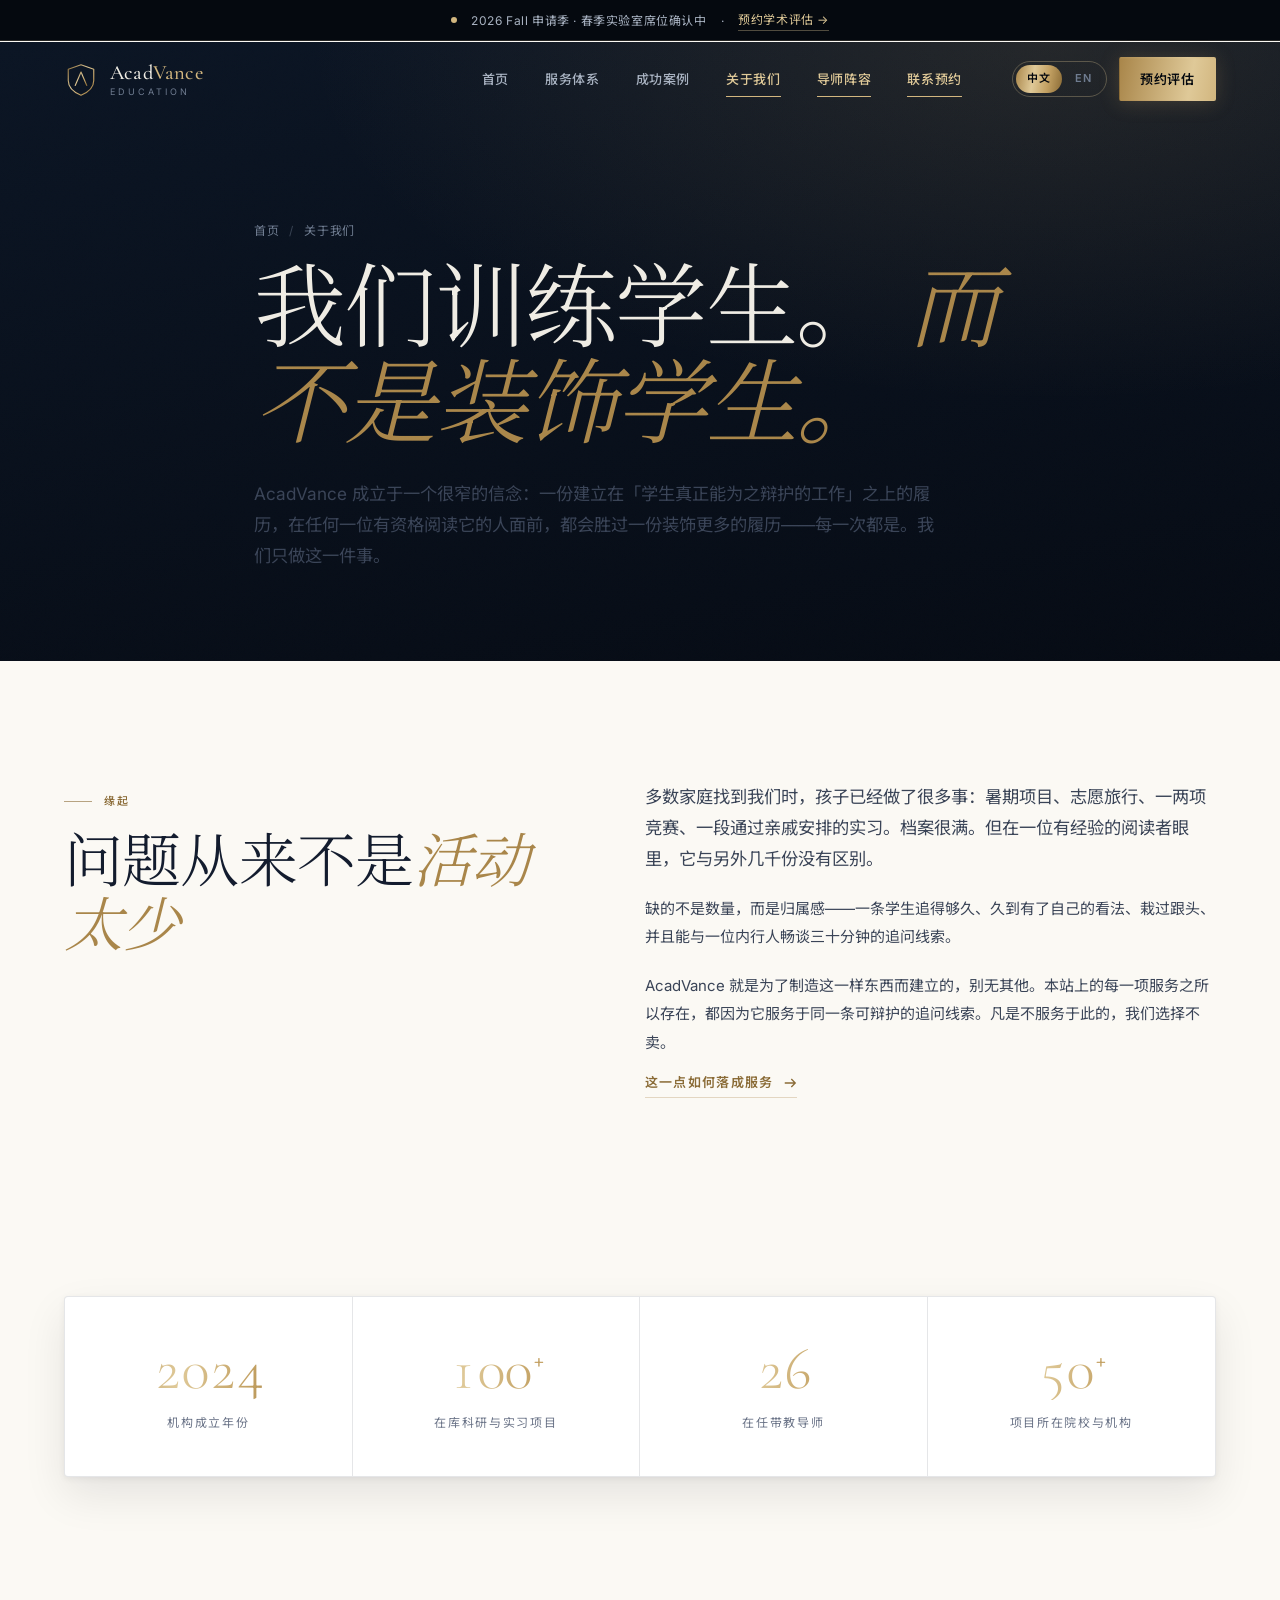
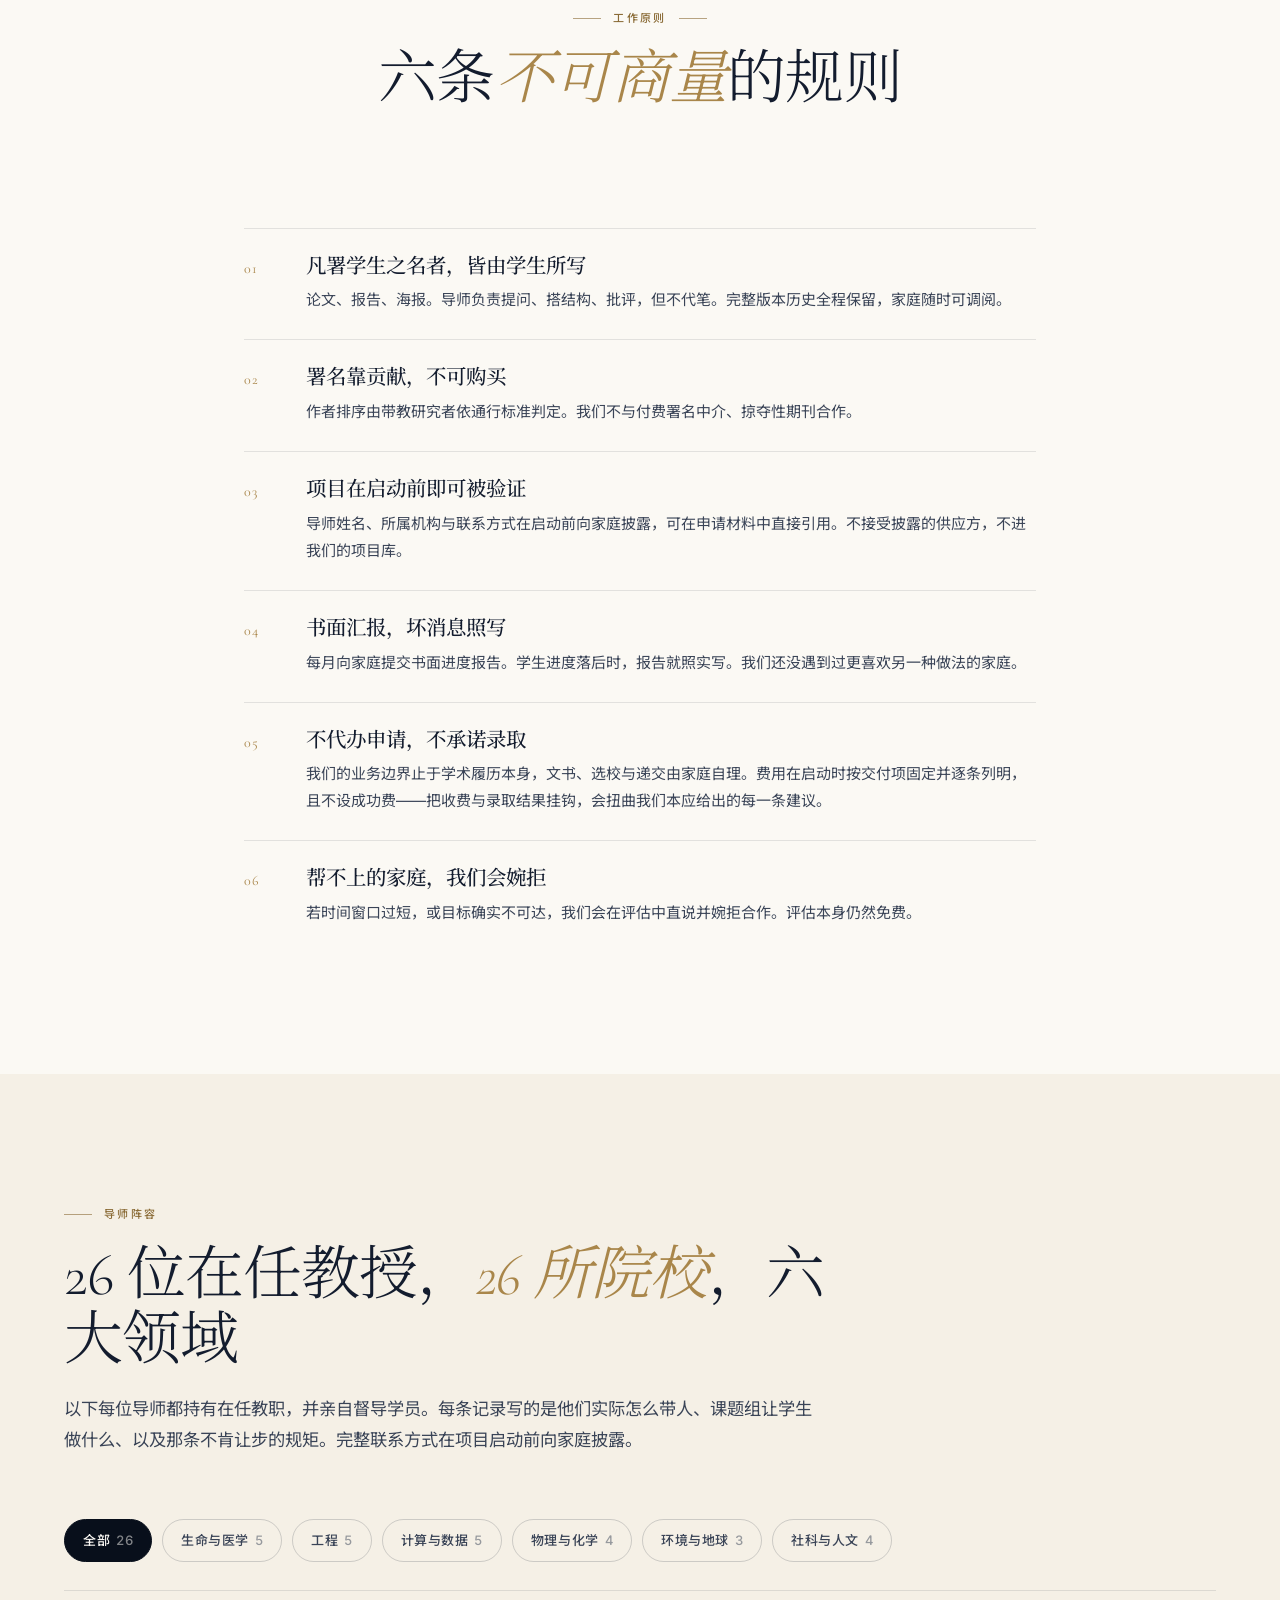
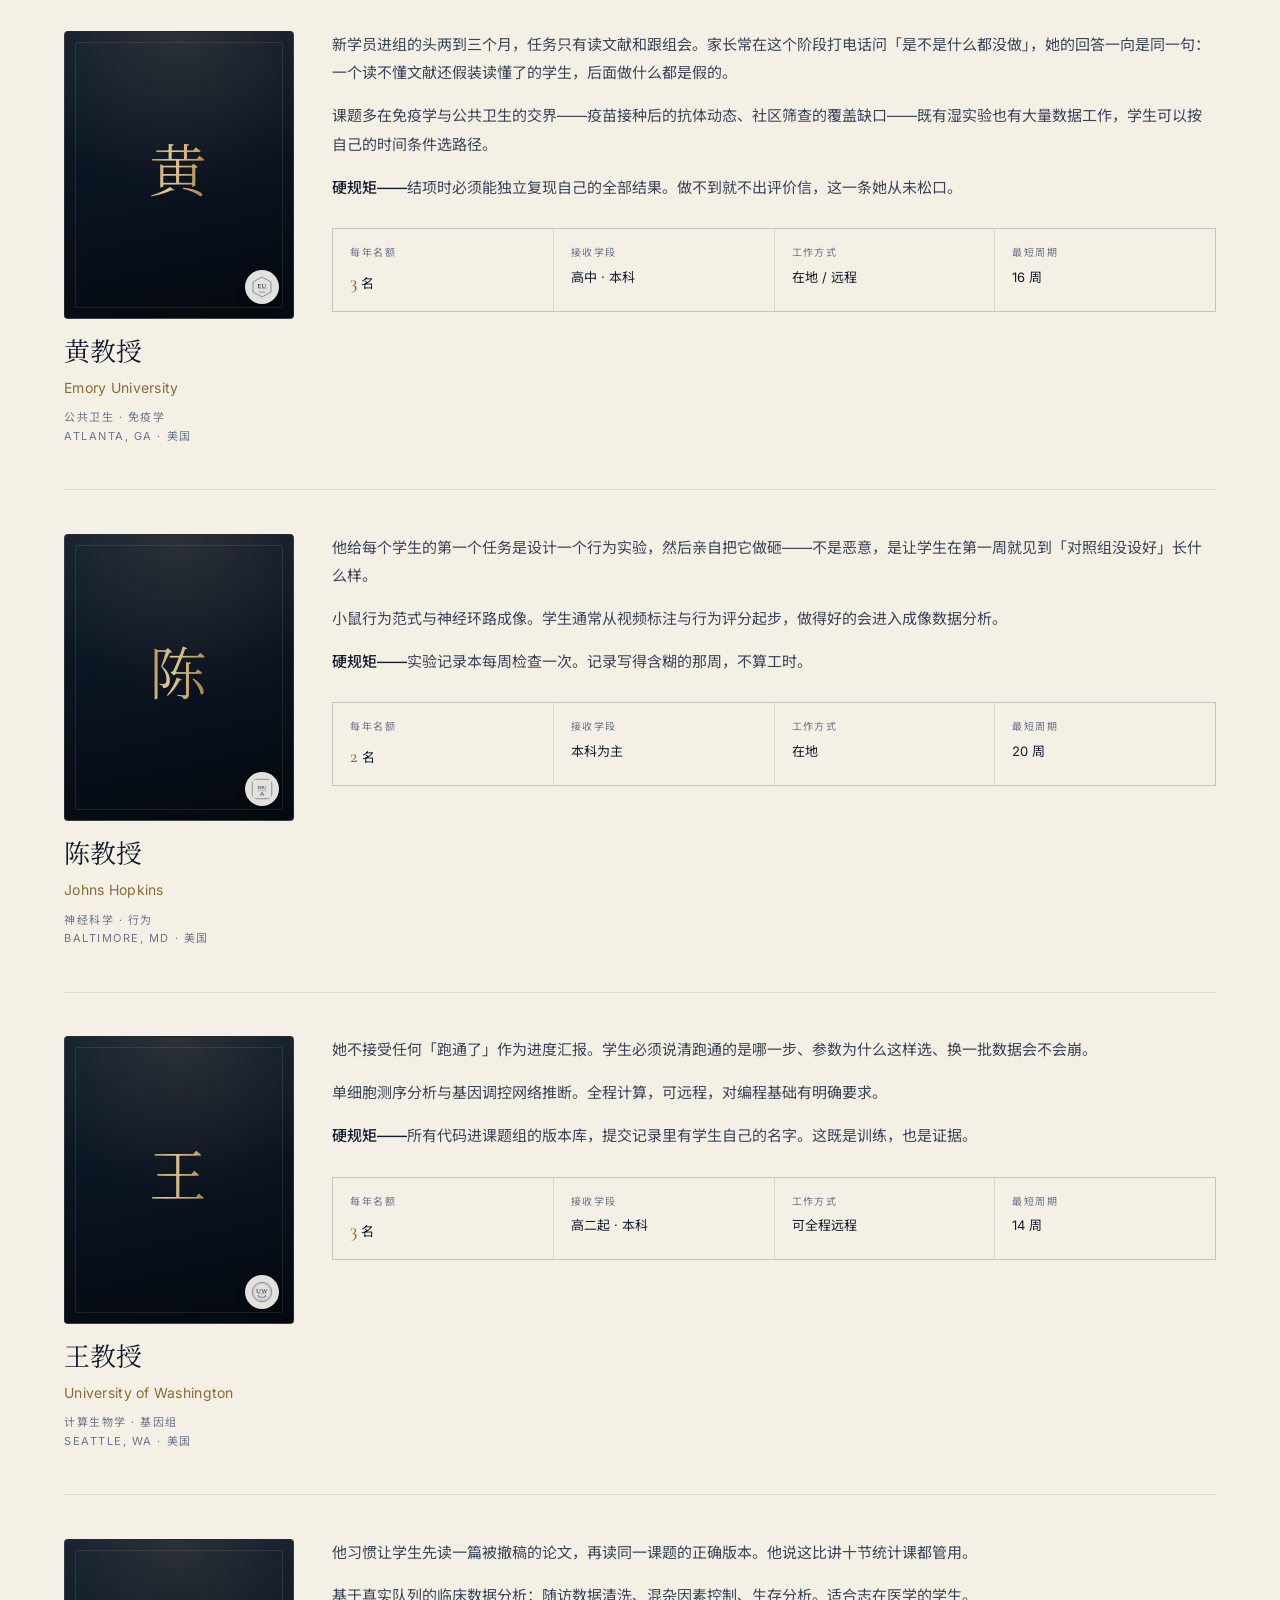
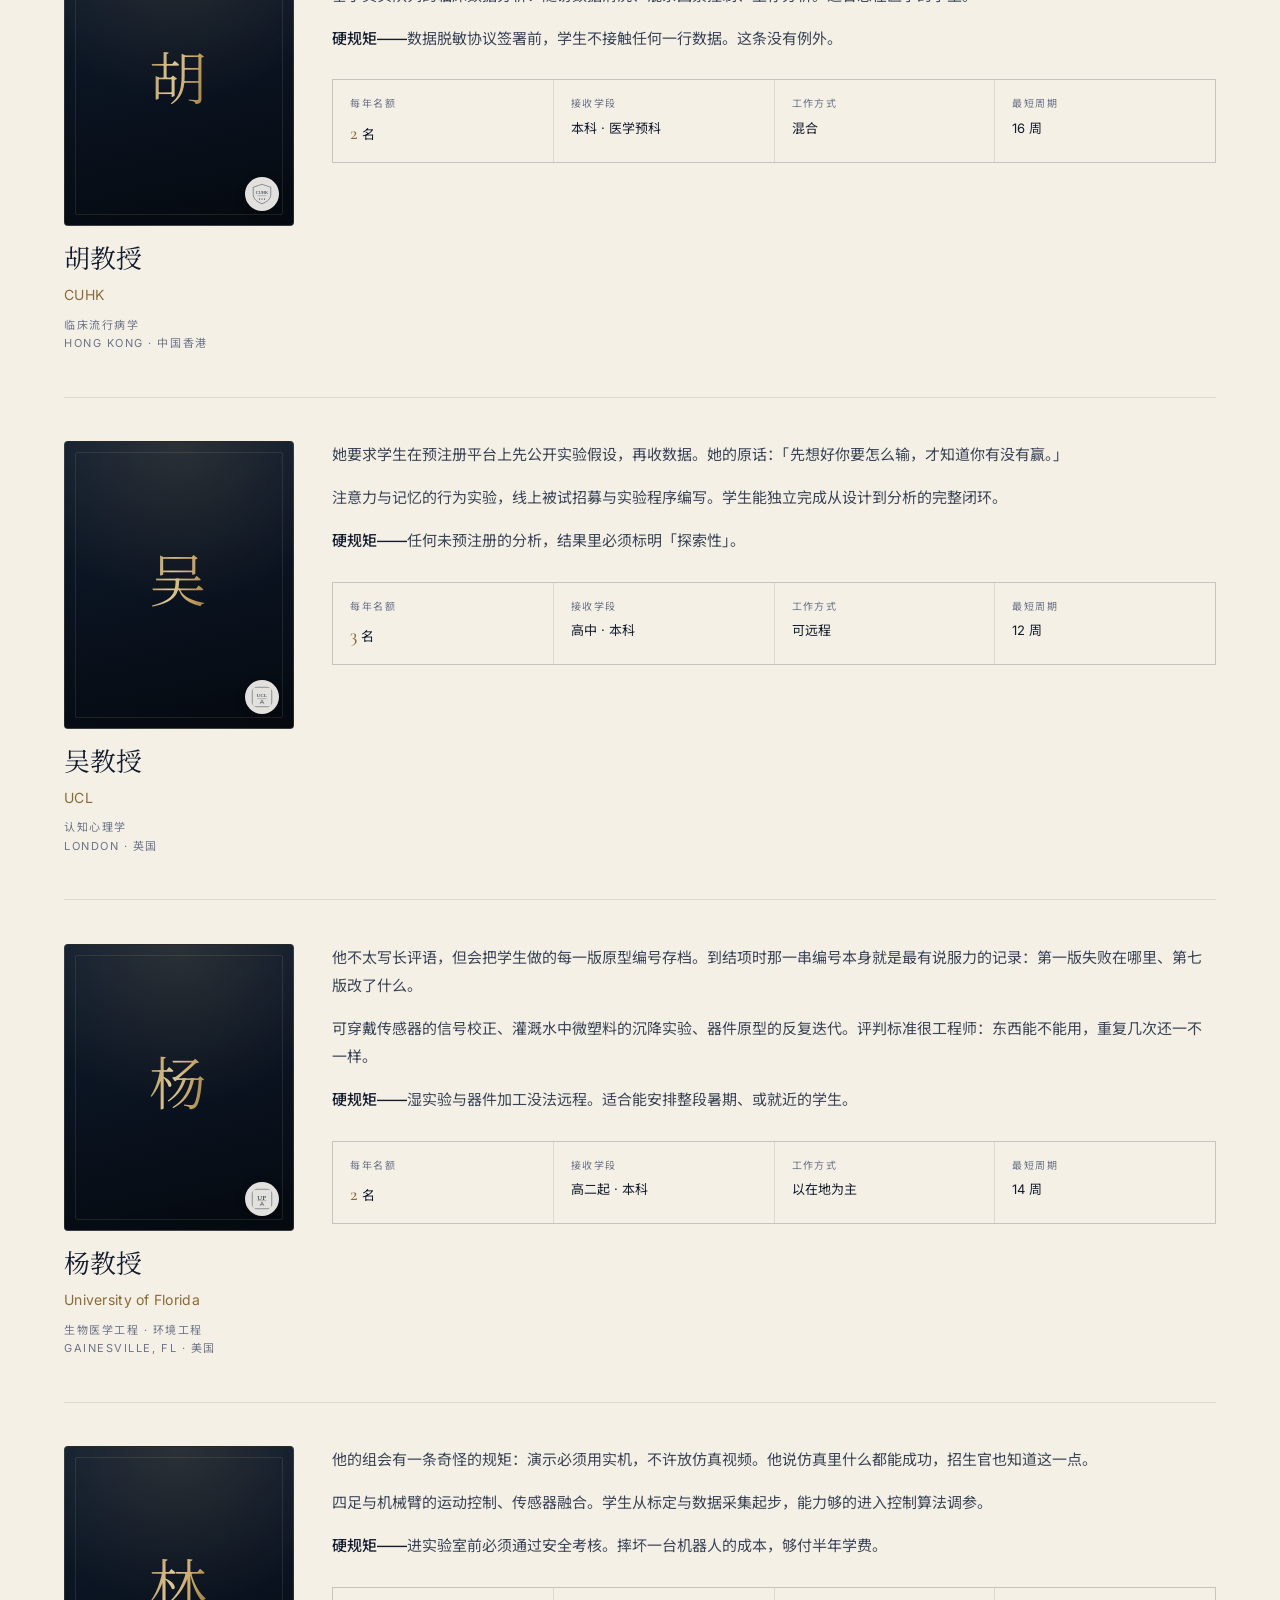
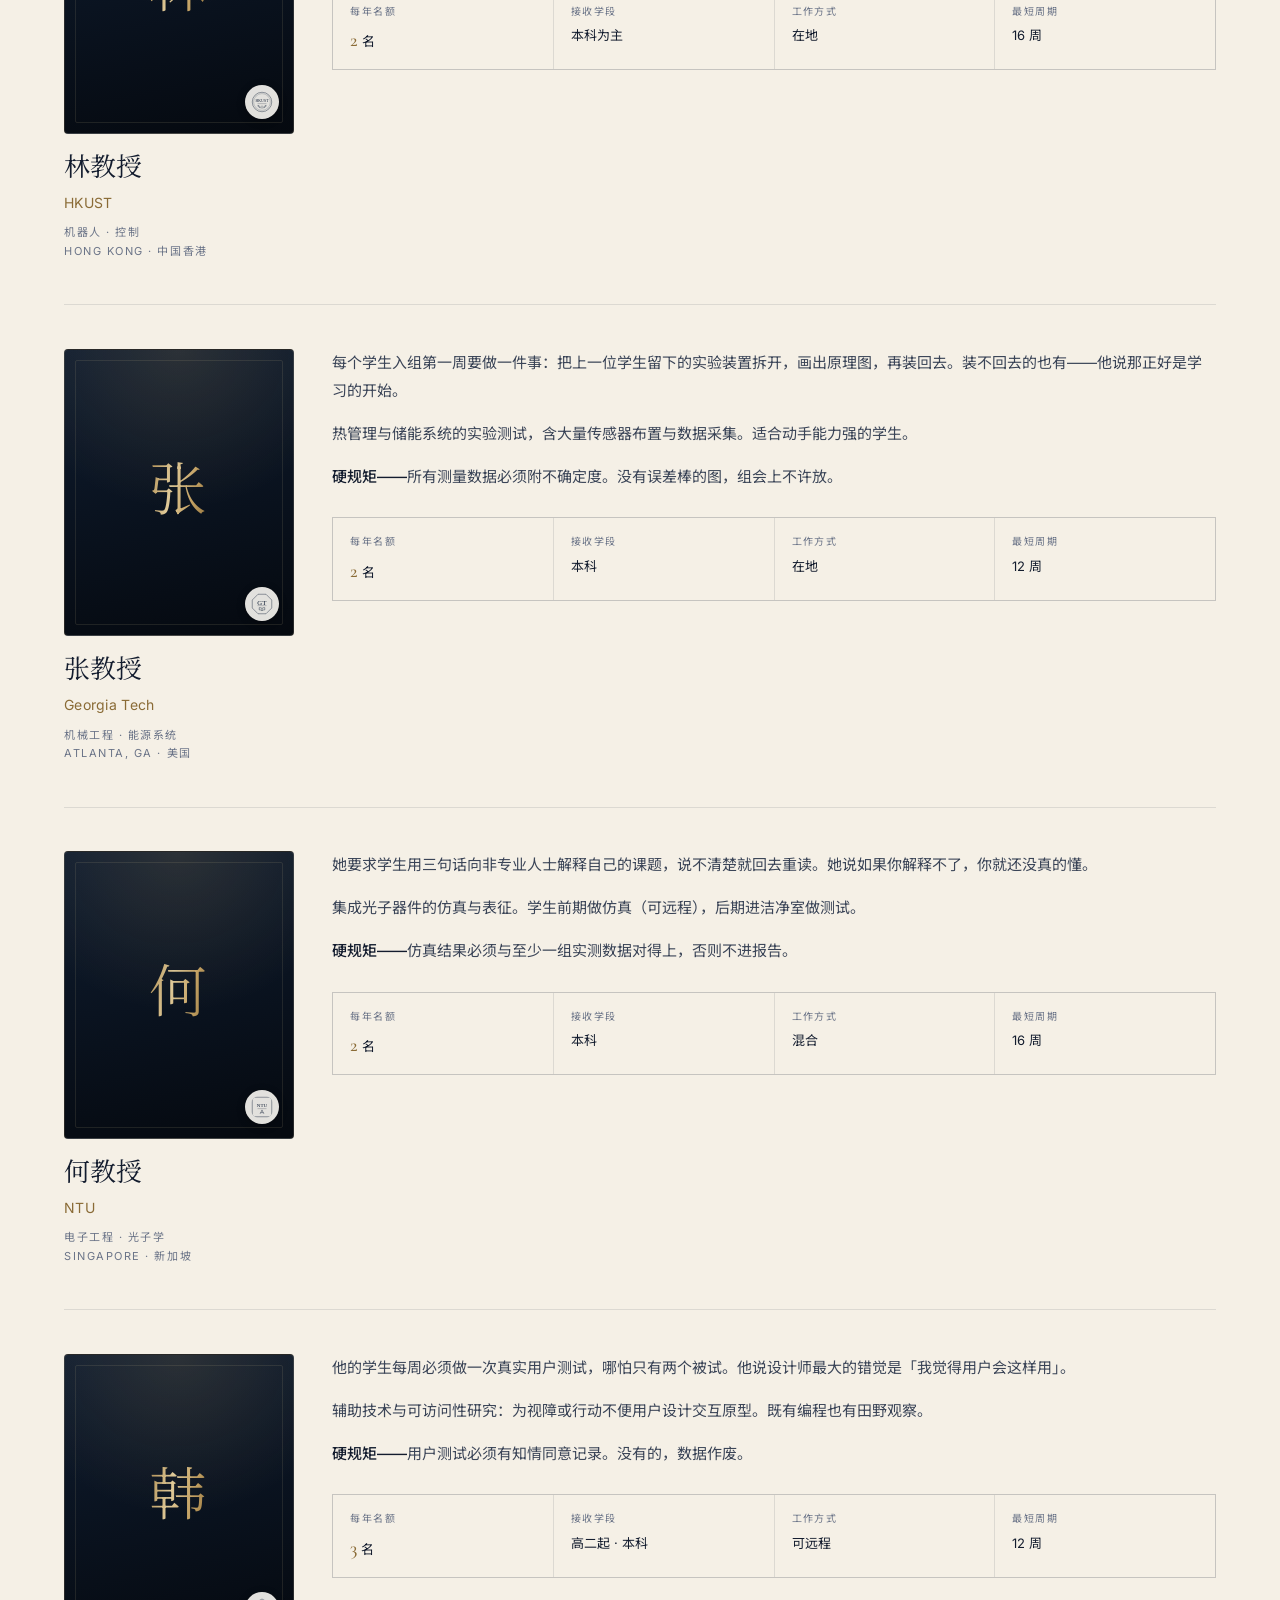
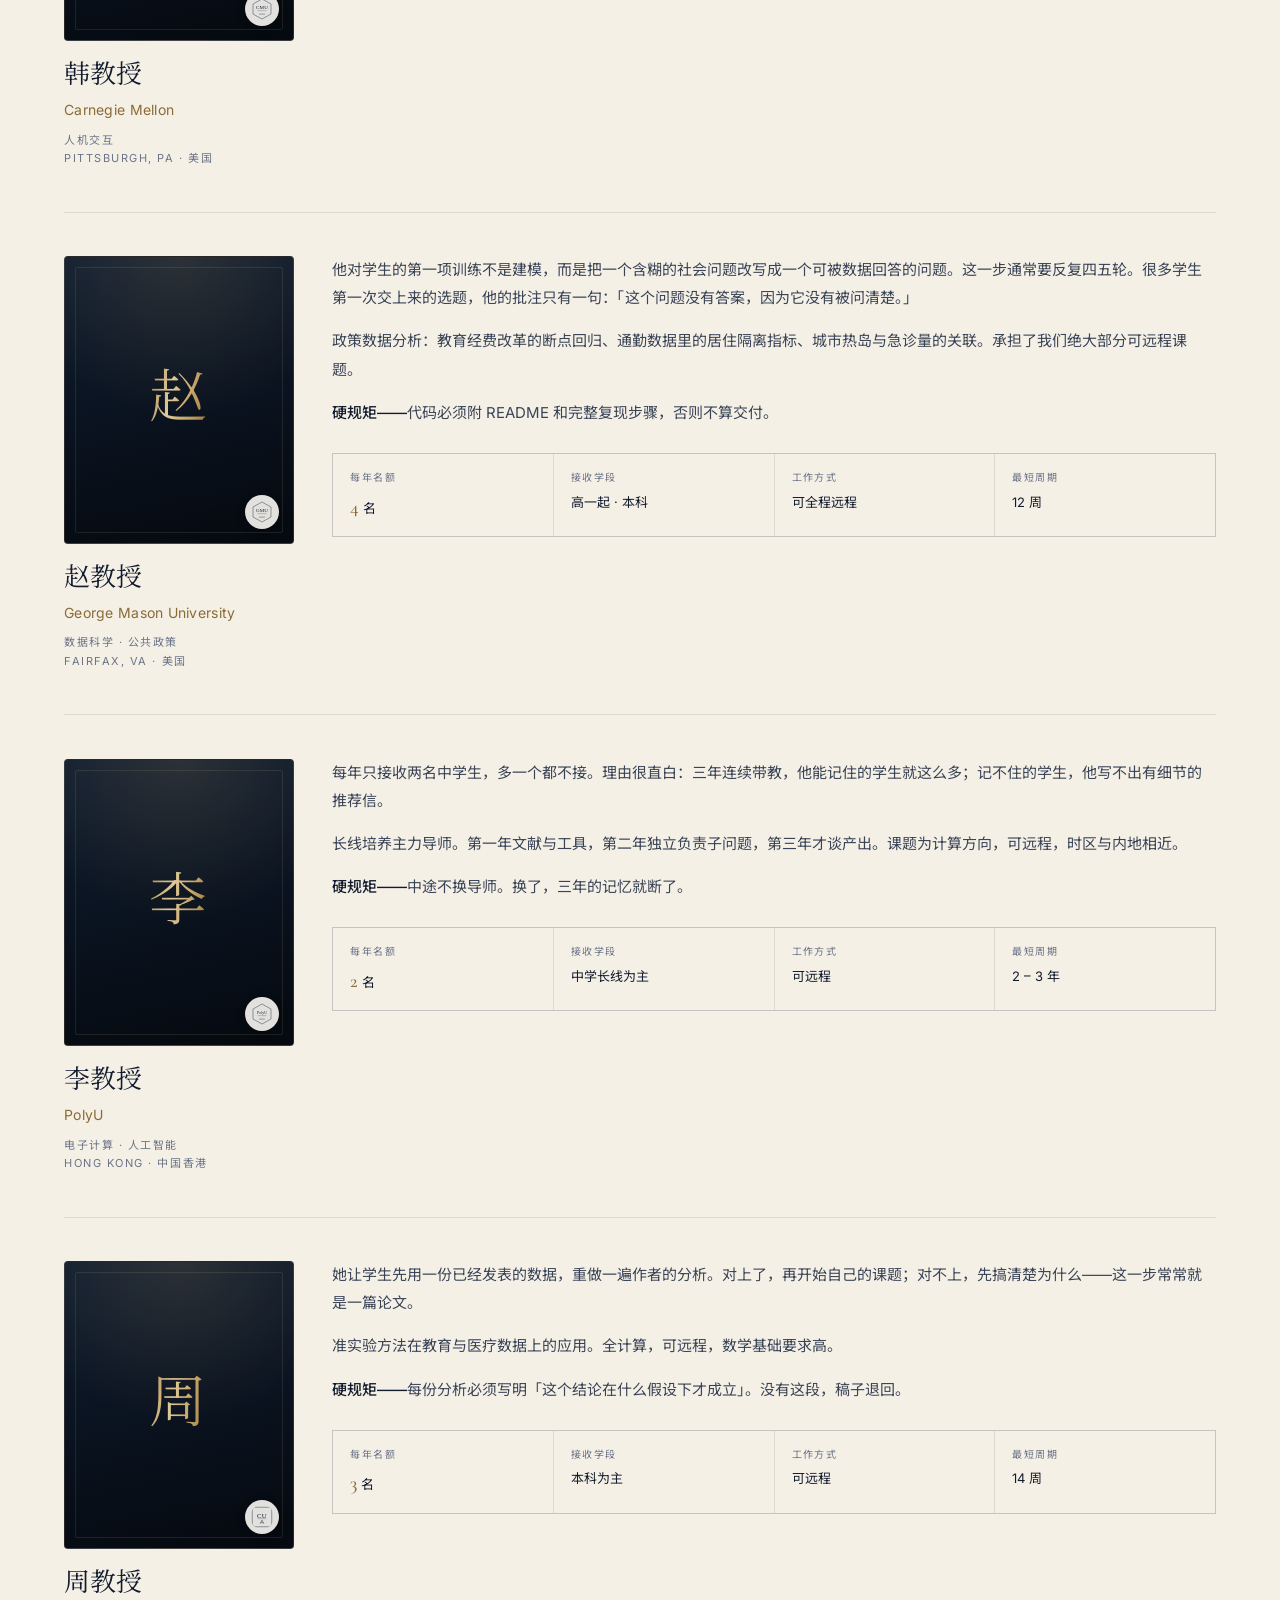
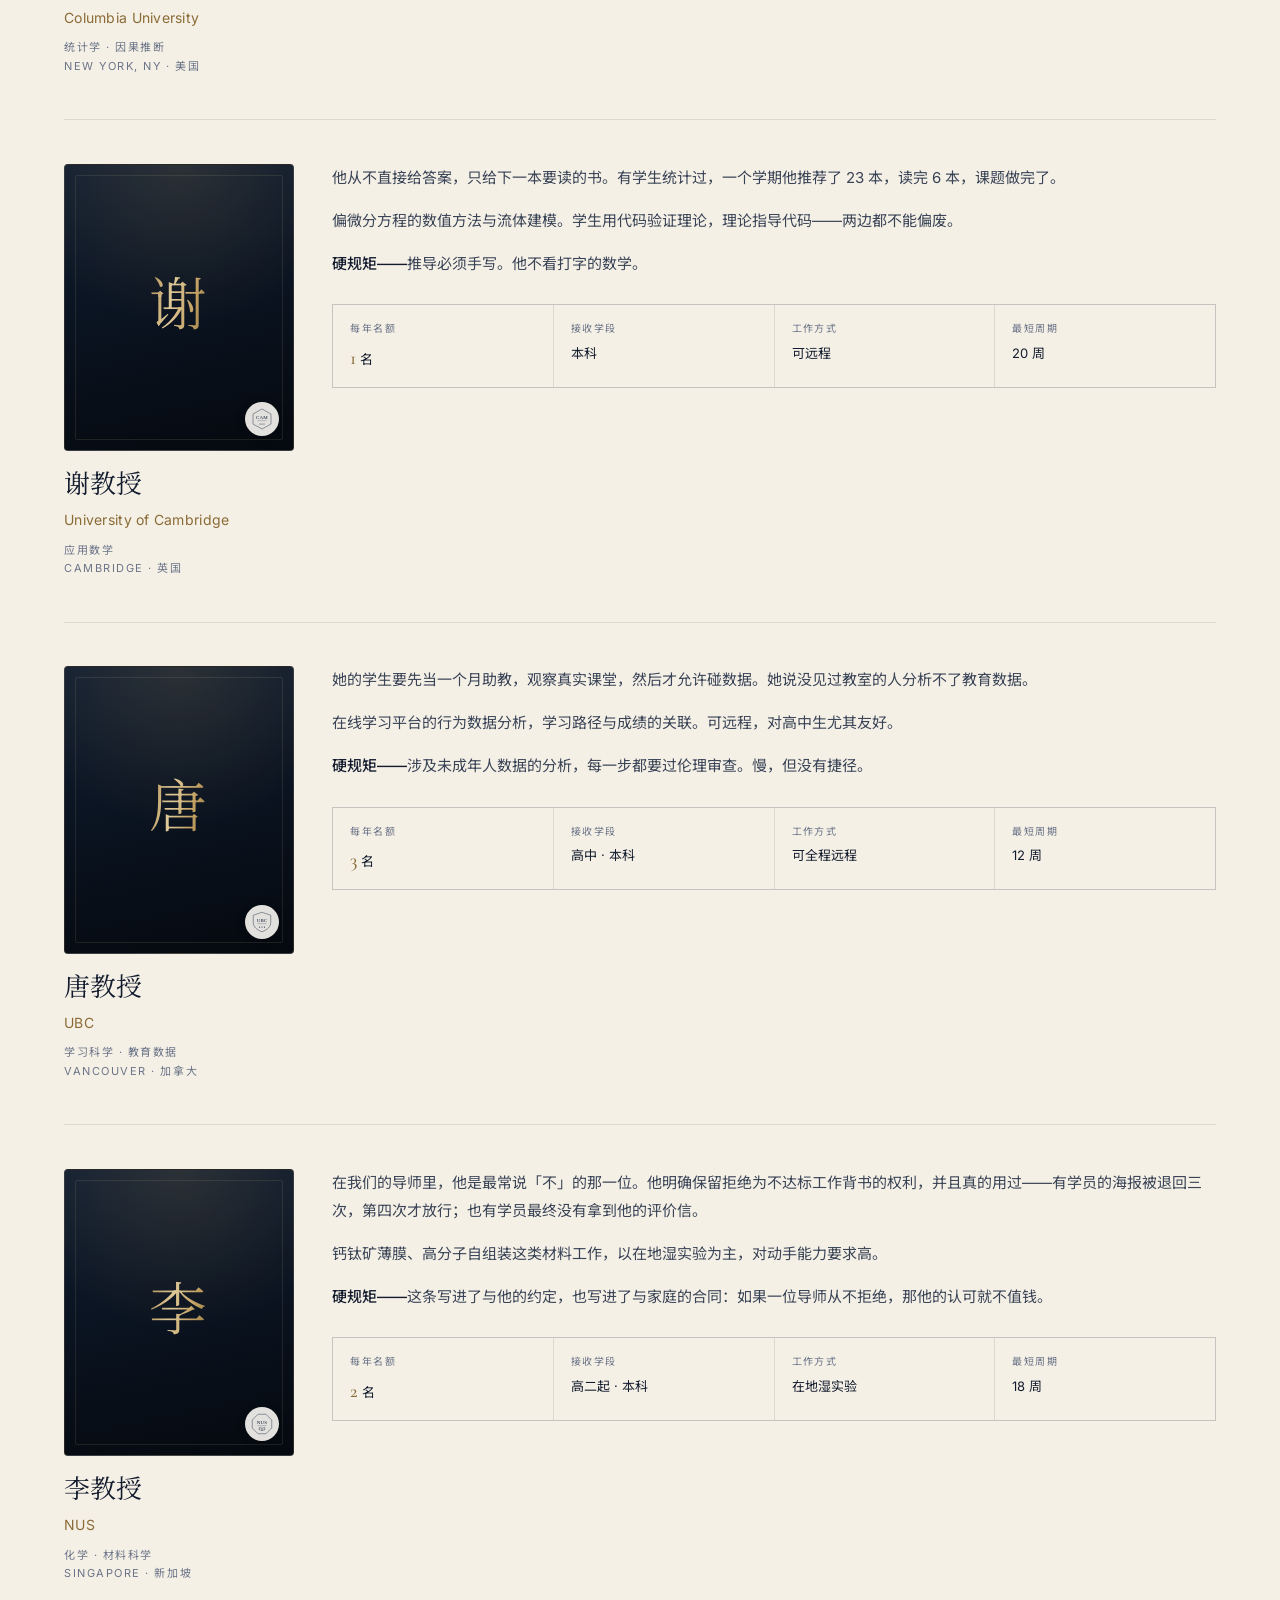
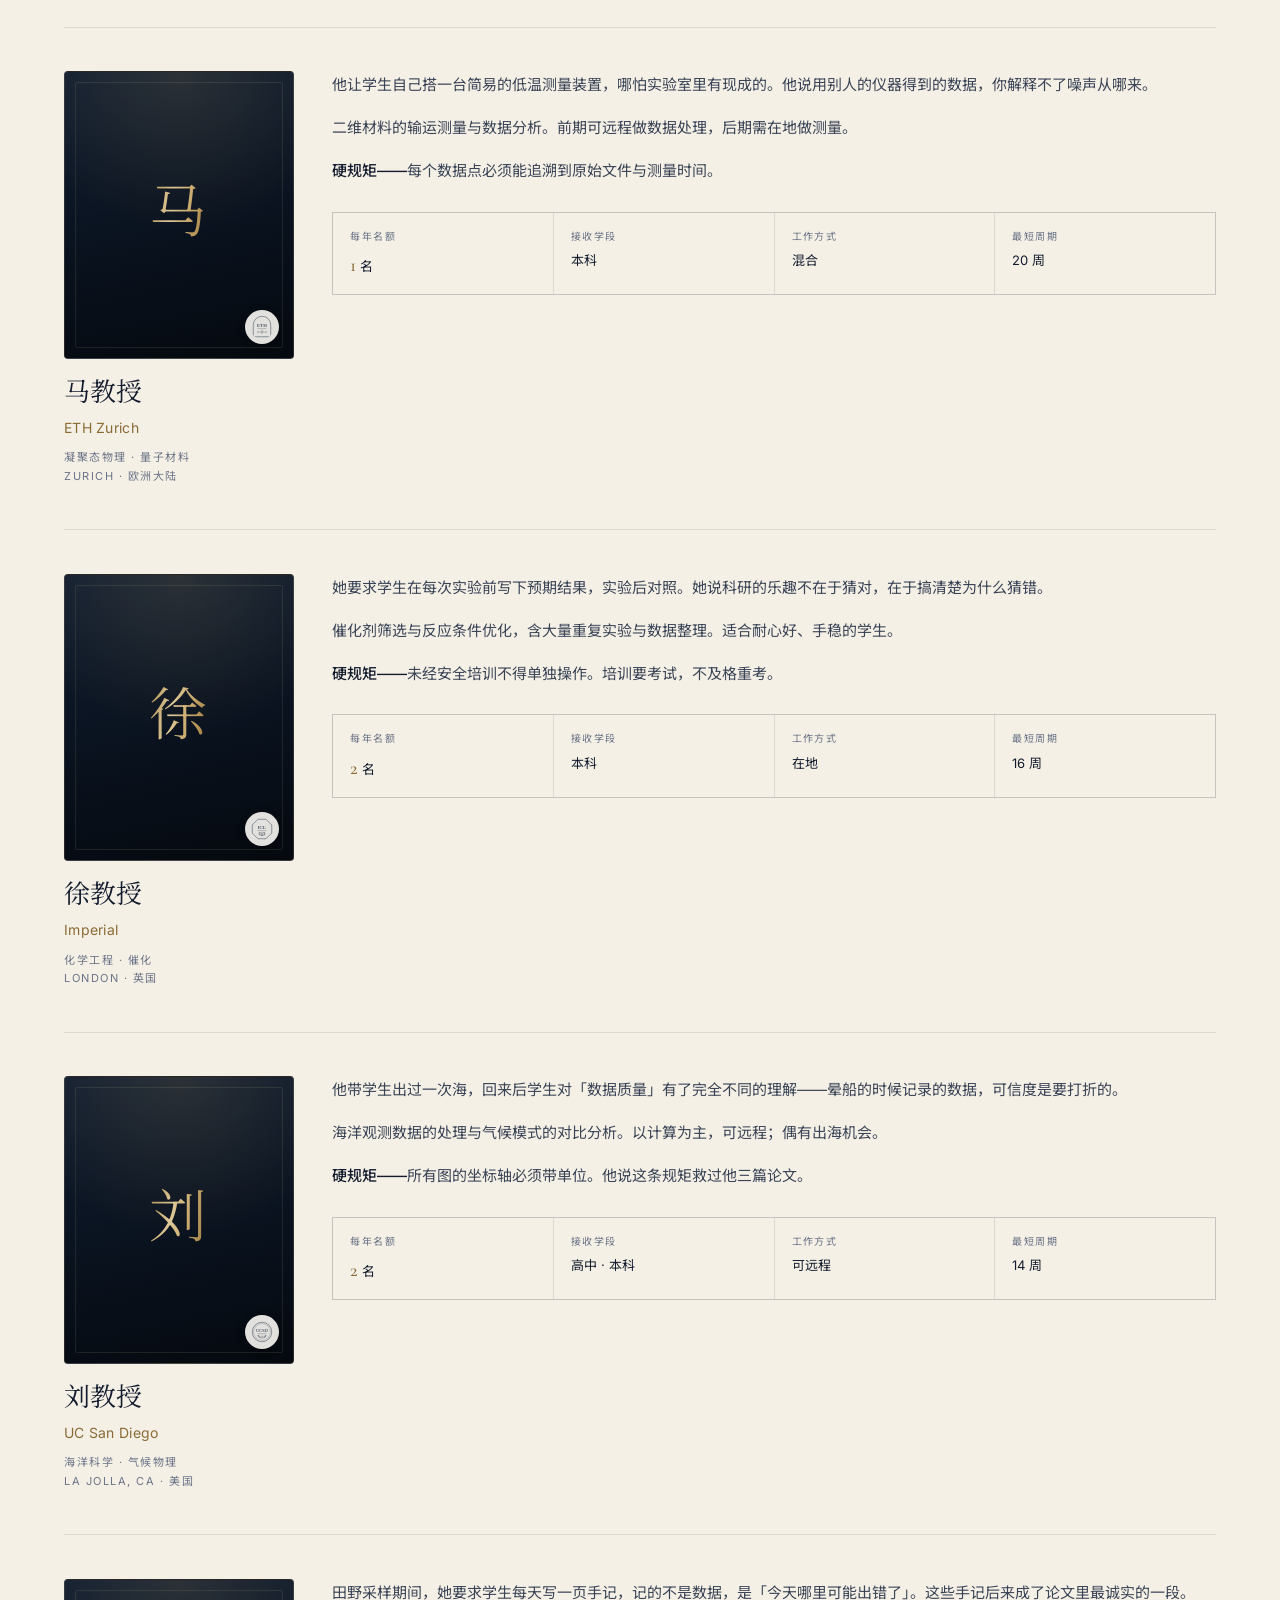
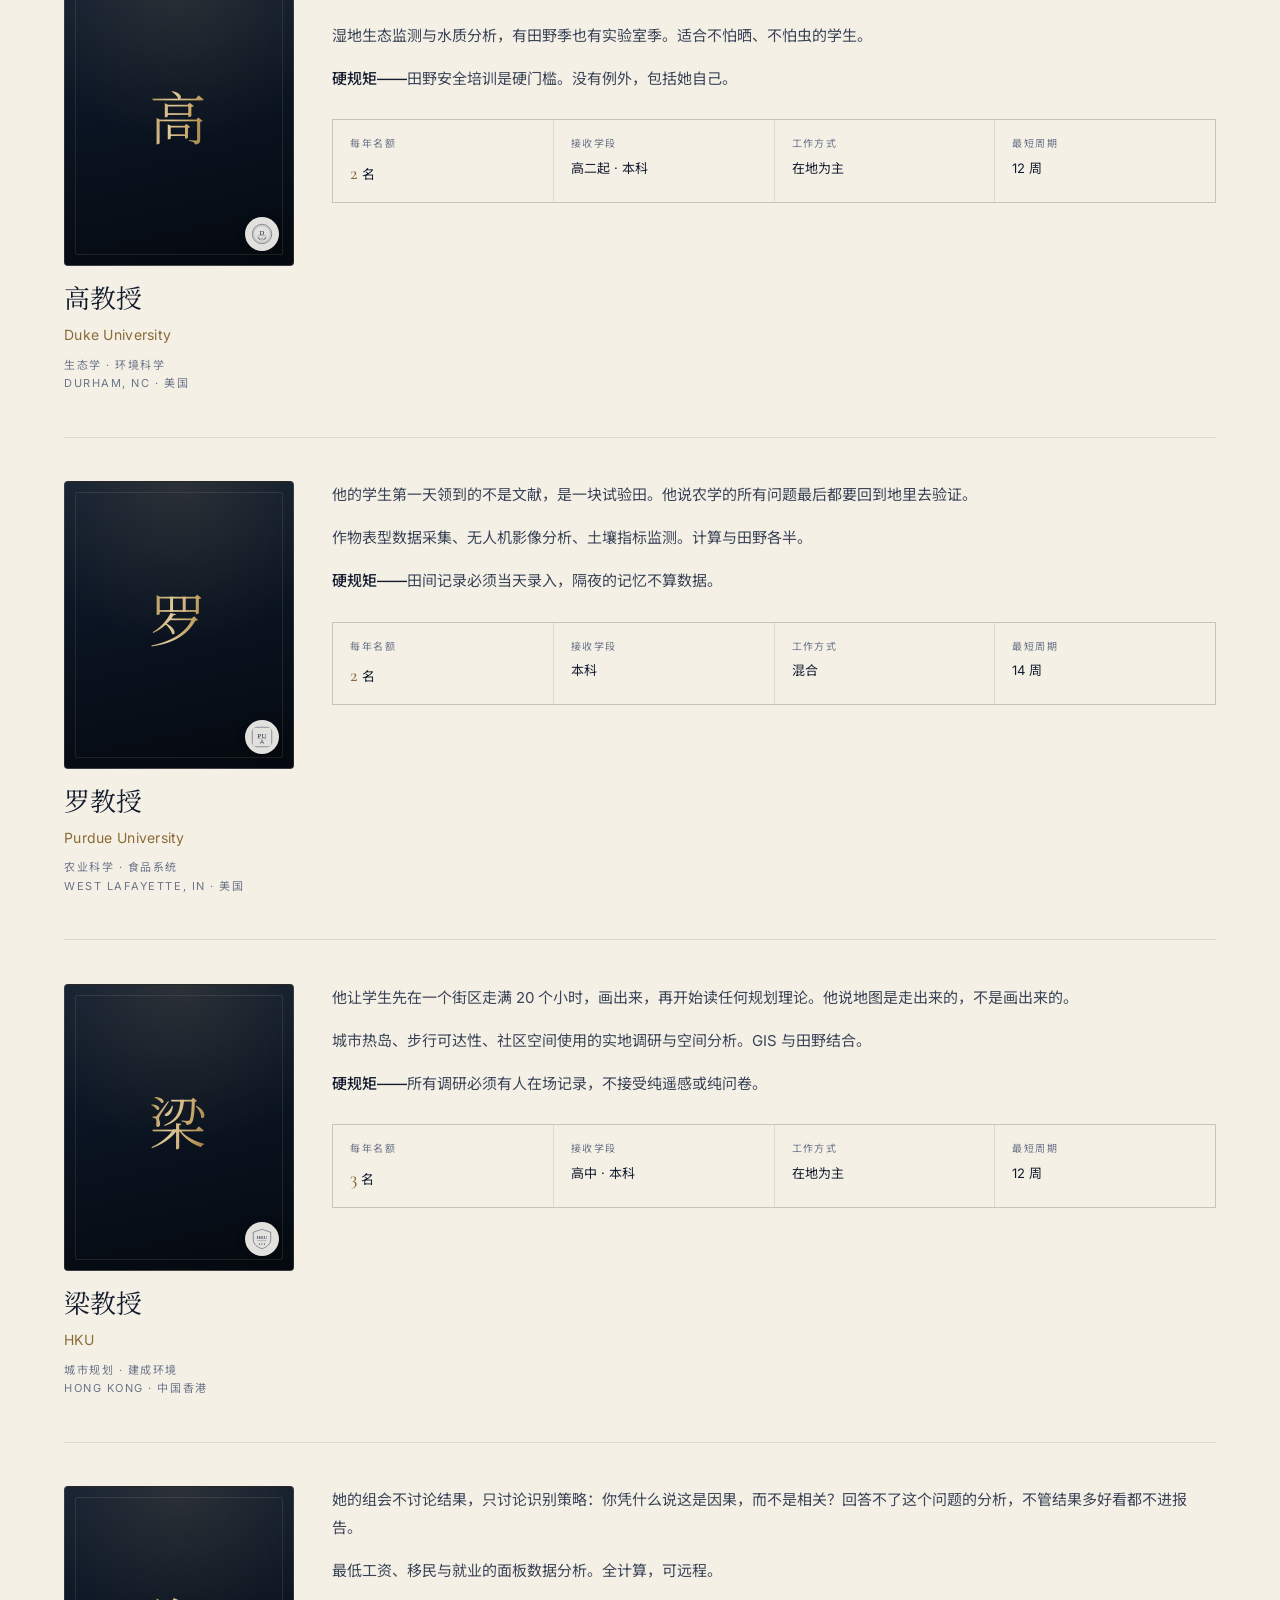
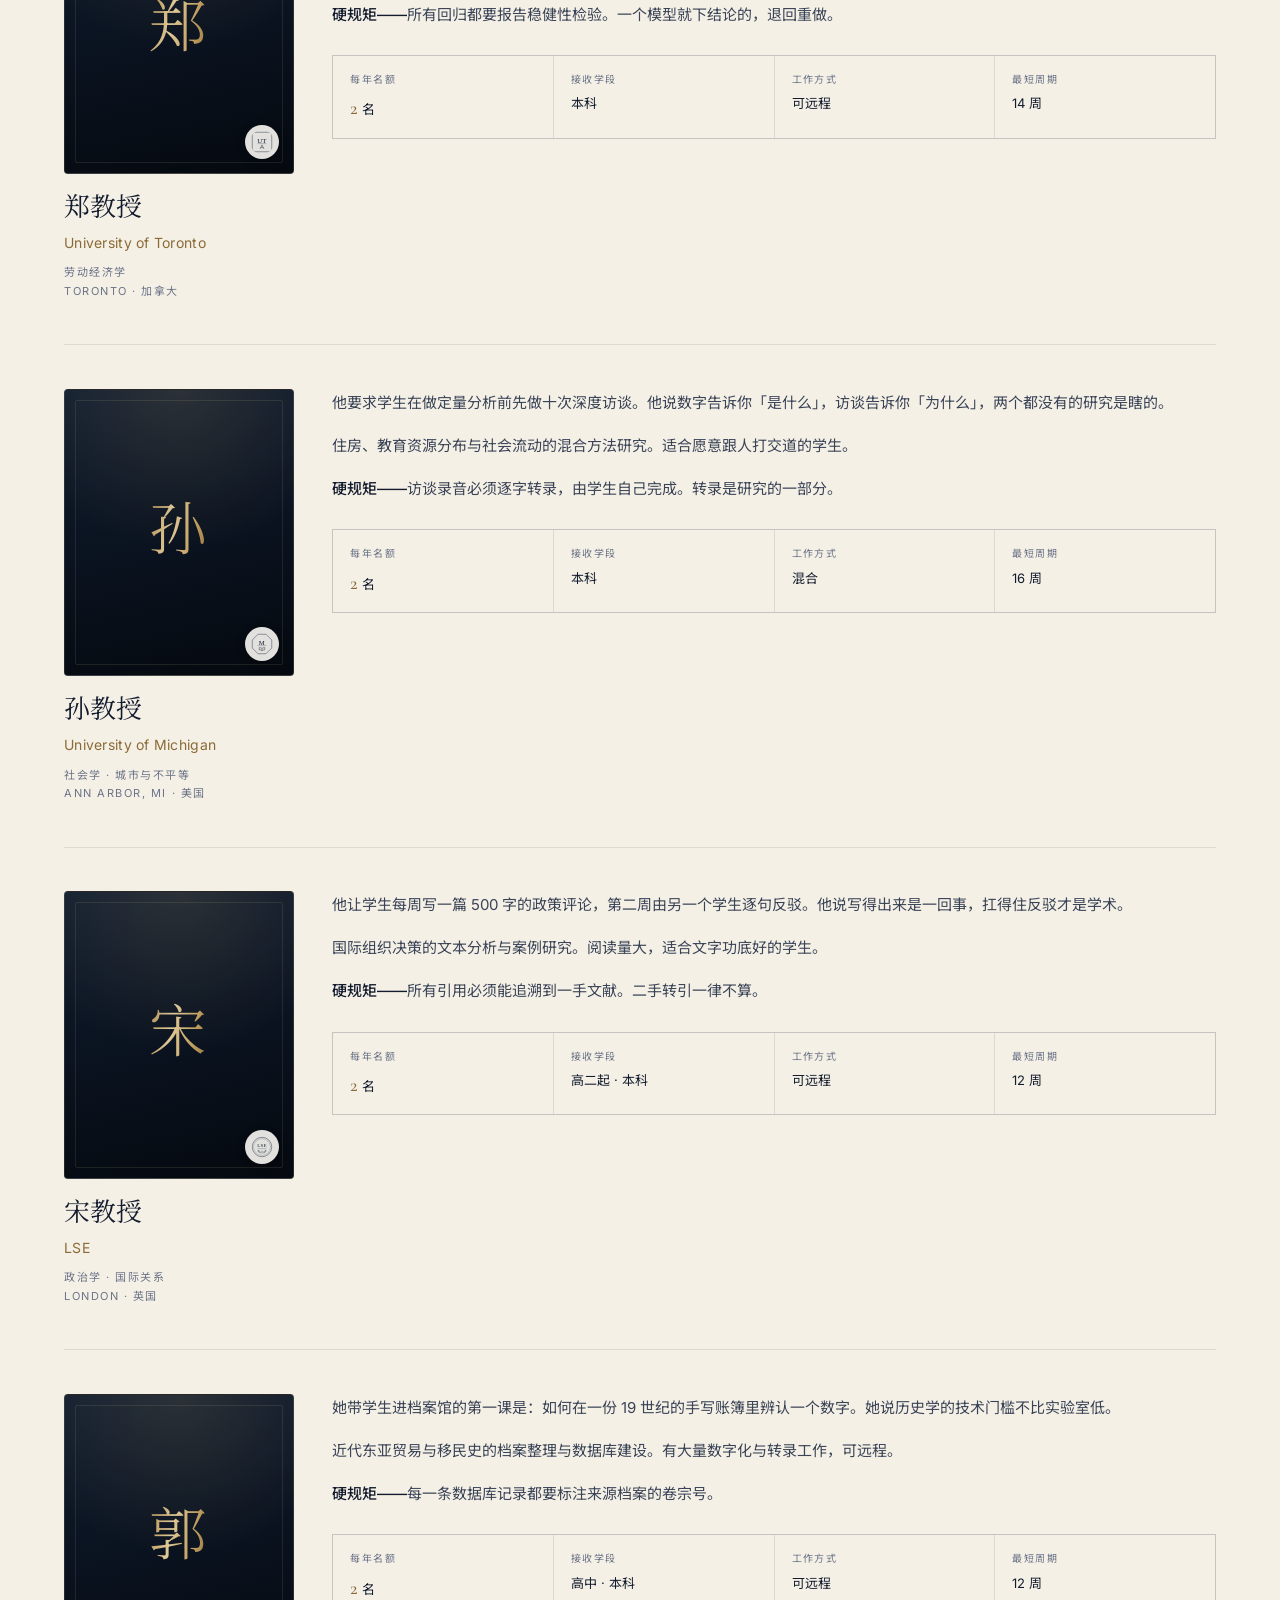
==== commit 3c10db41: "案例扩至 25 张可展开档案，机构改紧凑横排，静态资源加版本号 - content/cases.js：25 个案例，每个五段档案（起点 / 诊断 / 调整 / 受挫 / 结果），   按学段与领域双维" ====
--- a/about.html
+++ b/about.html
@@ -14,8 +14,8 @@
 <link rel="preconnect" href="https://fonts.gstatic.com" crossorigin>
 <link href="https://fonts.googleapis.com/css2?family=Cormorant+Garamond:ital,wght@0,300;0,400;0,500;0,600;1,300;1,400&family=Inter:wght@400;500;600&family=Noto+Serif+SC:wght@300;400;500&family=Noto+Sans+SC:wght@300;400;500&display=swap" rel="stylesheet">
 
-<link rel="stylesheet" href="assets/css/base.css">
-<link rel="stylesheet" href="assets/css/site.css">
+<link rel="stylesheet" href="assets/css/base.css?v=7e65edf9">
+<link rel="stylesheet" href="assets/css/site.css?v=a90ec53b">
 </head>
 
 <body>
@@ -134,7 +134,7 @@
   <div class="container">
     <div class="stats" data-reveal>
       <div class="stat">
-        <div class="stat__num"><span>2016</span></div>
+        <div class="stat__num"><span>2024</span></div>
         <div class="stat__label" data-en="Founded">机构成立年份</div>
       </div>
       <div class="stat">
@@ -1149,8 +1149,8 @@
       不妨先从<span class="accent-italic">案例</span>看起
     </h2>
     <p class="lede cta__lede" data-reveal
-       data-en="Six verified files — where each student started, what was changed, what failed along the way, and where they ended up.">
-      六份经核验的档案：每位学生从哪出发、改了什么、途中什么没成，以及最终去了哪里。
+       data-en="25 verified files — where each student started, what was changed, what failed along the way, and what the committee finally saw.">
+      25 份经核验的档案：每位学生从哪出发、改了什么、途中什么没成，以及最终去了哪里。
     </p>
     <div class="cluster cta__actions" data-reveal>
       <a class="btn btn--gold" href="cases.html">
@@ -1240,7 +1240,7 @@
   <svg width="15" height="15" viewBox="0 0 16 16" fill="none" stroke="currentColor" stroke-width="1.5" aria-hidden="true"><path d="M8 13V3M3.5 7.5 8 3l4.5 4.5"/></svg>
 </button>
 
-<script src="assets/js/i18n.js"></script>
-<script src="assets/js/site.js"></script>
+<script src="assets/js/i18n.js?v=a59823ed"></script>
+<script src="assets/js/site.js?v=f355f03f"></script>
 </body>
 </html>
--- a/assets/css/site.css
+++ b/assets/css/site.css
@@ -1767,3 +1767,127 @@
   background: var(--gold-600);
   opacity: .5;
 }
+
+/* ==========================================================================
+   28. 机构紧凑横排（覆盖第 26 节的竖排卡）
+   ========================================================================== */
+.place-grid {
+  grid-template-columns: repeat(auto-fill, minmax(232px, 1fr));
+}
+.place {
+  grid-template-columns: 44px minmax(0, 1fr);
+  grid-template-rows: auto auto;
+  gap: 4px 14px;
+  align-items: center;
+  padding: 14px 16px;
+}
+.place img { width: 44px; height: 44px; grid-row: 1 / 3; opacity: .82; }
+.place__body { min-width: 0; }
+.place__name { font-size: 1rem; line-height: 1.25; white-space: nowrap; overflow: hidden; text-overflow: ellipsis; }
+.place__zh { margin-top: 1px; font-size: .6875rem; white-space: nowrap; overflow: hidden; text-overflow: ellipsis; }
+.place__field {
+  display: block;
+  margin-top: 3px;
+  font-size: .6875rem;
+  color: var(--gold-700);
+  white-space: nowrap; overflow: hidden; text-overflow: ellipsis;
+}
+.place__marks {
+  grid-column: 2;
+  display: flex;
+  flex-wrap: wrap;
+  gap: 5px;
+}
+.place__mark {
+  display: inline-flex;
+  align-items: baseline;
+  gap: 4px;
+  padding: 2px 8px;
+  border-radius: 999px;
+  font-size: .625rem;
+  font-weight: 600;
+  letter-spacing: .06em;
+  font-variant-numeric: tabular-nums;
+  border: 1px solid var(--line-2);
+  color: var(--text-2);
+}
+.place__mark i { font-style: normal; font-weight: 500; opacity: .7; }
+.place__mark--m { border-color: rgba(195,161,99,.5); background: rgba(195,161,99,.10); color: var(--gold-700); }
+.place__mark--r { border-color: rgba(34,55,79,.28); background: rgba(34,55,79,.06); color: var(--ink-700); }
+.place__mark--d { border-color: rgba(19,28,46,.18); }
+
+.place-region__title { font-size: 1.25rem; margin-top: 0; padding-bottom: 10px; margin-bottom: 12px; }
+.place-region { margin-top: clamp(26px, 3vw, 40px); }
+
+/* 图例 */
+.place-legend {
+  display: flex; flex-wrap: wrap; gap: 8px 18px;
+  margin-bottom: 26px;
+  font-size: .75rem; color: var(--text-3);
+}
+
+/* ==========================================================================
+   29. 案例档案展开
+   ========================================================================== */
+.case__toggle {
+  margin-top: 18px;
+  display: inline-flex;
+  align-items: center;
+  gap: 8px;
+  padding: 9px 0 3px;
+  font-size: .75rem;
+  font-weight: 600;
+  letter-spacing: .12em;
+  text-transform: uppercase;
+  color: var(--gold-700);
+  border-bottom: 1px solid rgba(169,134,74,.3);
+  transition: color .3s var(--ease), border-color .3s var(--ease);
+}
+.case__toggle:hover { color: var(--gold-600); border-color: var(--gold-500); }
+.case__toggle svg { transition: transform .45s var(--ease-out); }
+.case__toggle-close { display: none; }
+.case.is-open .case__toggle-open { display: none; }
+.case.is-open .case__toggle-close { display: inline; }
+.case.is-open .case__toggle svg { transform: rotate(180deg); }
+
+.case__archive {
+  display: grid;
+  grid-template-rows: 0fr;
+  transition: grid-template-rows .6s var(--ease-out);
+}
+.case__archive > dl { overflow: hidden; }
+.case.is-open .case__archive { grid-template-rows: 1fr; }
+.case__archive .narrative__phase {
+  grid-template-columns: 64px minmax(0, 1fr);
+  gap: 12px;
+  padding: 14px 0;
+}
+.case__archive .narrative__phase:first-child { margin-top: 18px; border-top: 1px solid var(--line); }
+.case__archive .narrative__phase dd { font-size: .875rem; line-height: 1.75; }
+.case__archive .narrative__phase dt { font-size: .625rem; padding-top: 4px; }
+
+/* 展开的卡片占满一行，读起来舒服 */
+@media (min-width: 1001px) { .case.is-open { grid-column: 1 / -1; } }
+.case.is-open .case__archive dl {
+  column-count: 1;
+}
+@media (min-width: 1001px) {
+  .case.is-open .case__body { display: grid; grid-template-columns: minmax(0, .9fr) minmax(0, 1.4fr); gap: 0 clamp(28px, 3.5vw, 56px); }
+  .case.is-open .case__from, .case.is-open .case__result, .case.is-open .case__prog,
+  .case.is-open .case__quote, .case.is-open .case__foot, .case.is-open .case__toggle { grid-column: 1; }
+  .case.is-open .case__archive { grid-column: 2; grid-row: 1 / 7; }
+  .case.is-open .case__archive .narrative__phase:first-child { margin-top: 0; border-top: 0; }
+}
+/* 展开态关掉倾斜，避免长卡片晃 */
+.case.is-open.tilt { transform: none !important; }
+
+/* 顶部四格数据条（案例页），压进上方深色页头 */
+.stats--4 { grid-template-columns: repeat(4, 1fr); }
+.on-paper-2 .stats, .section .stats.overlap-up { background: #fff; }
+.overlap-up { margin-top: calc(var(--section-y) * -0.5 - 30px); }
+
+/* 视差：漂浮徽记叠加滚动位移 */
+@keyframes hover-crest {
+  from { transform: translate3d(0, var(--py, 0px), 0) rotate(-4deg); }
+  to   { transform: translate3d(-2%, calc(3% + var(--py, 0px)), 0) rotate(5deg); }
+}
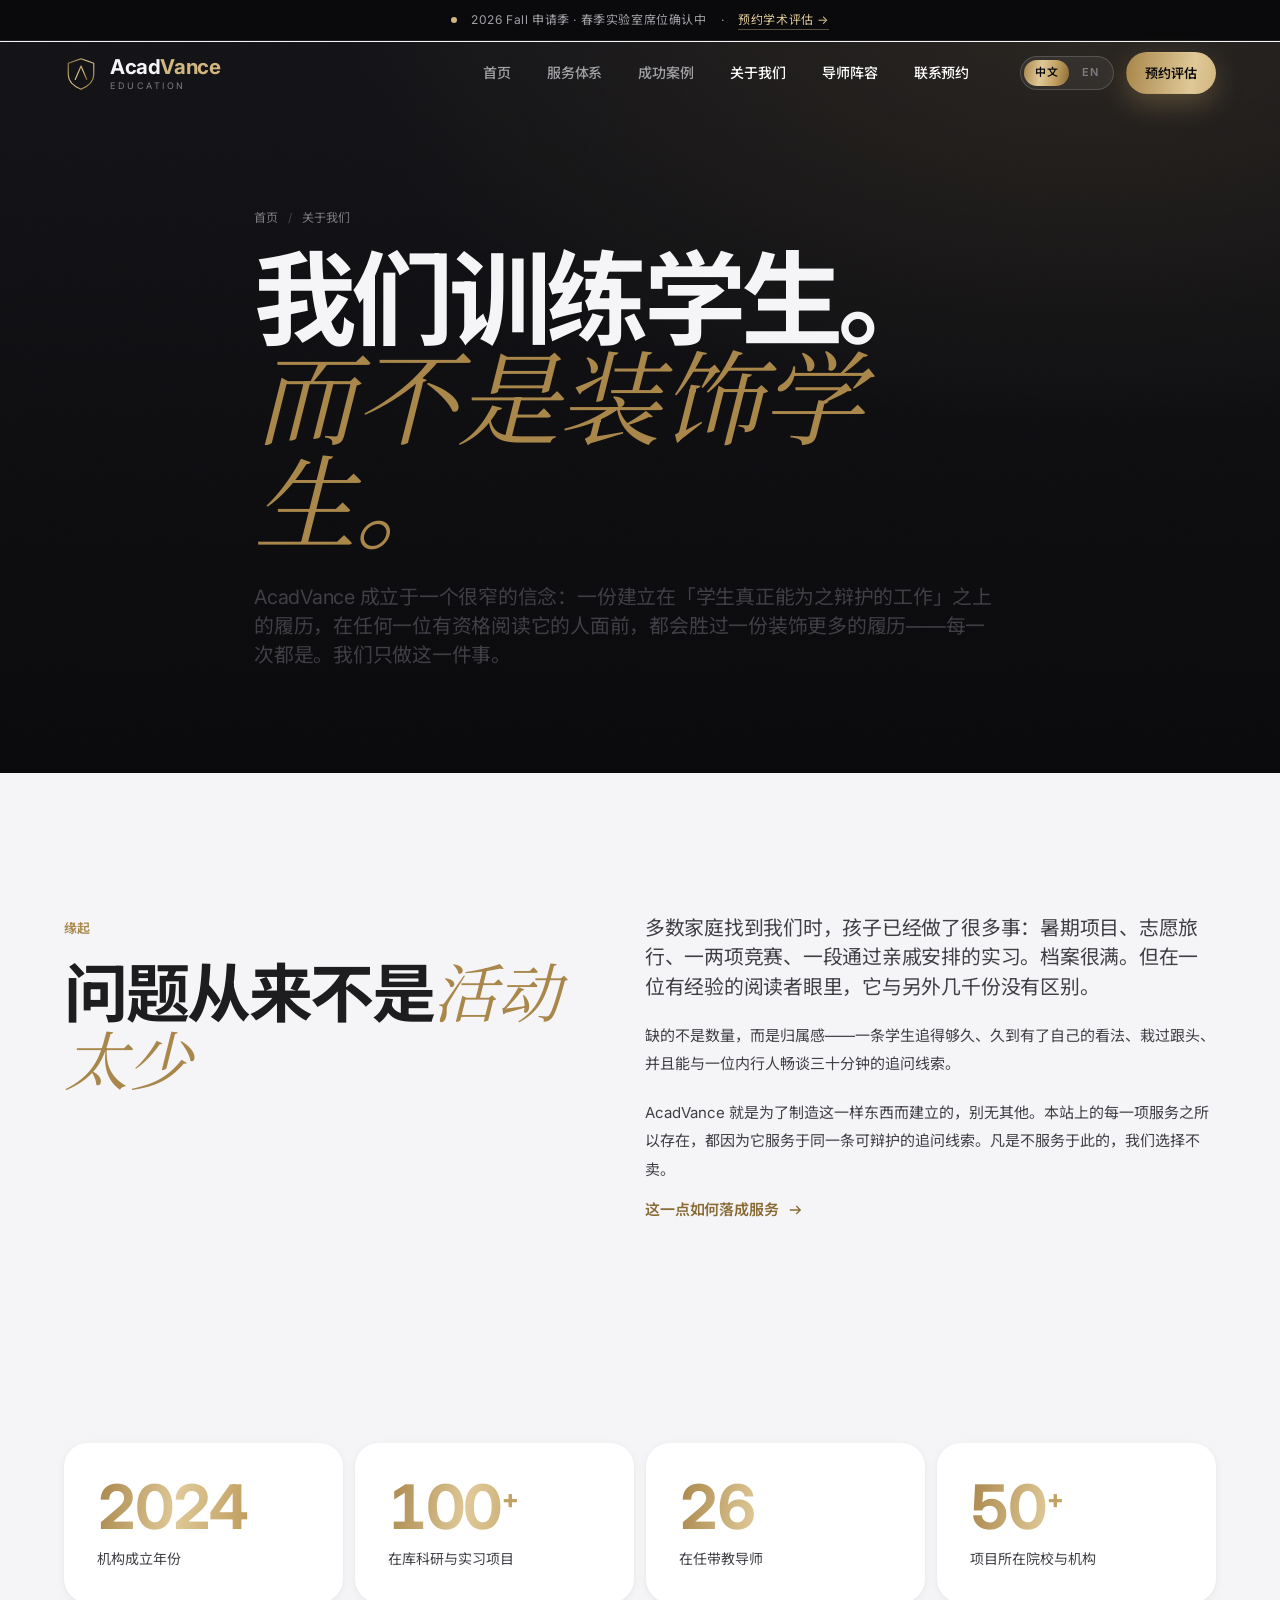
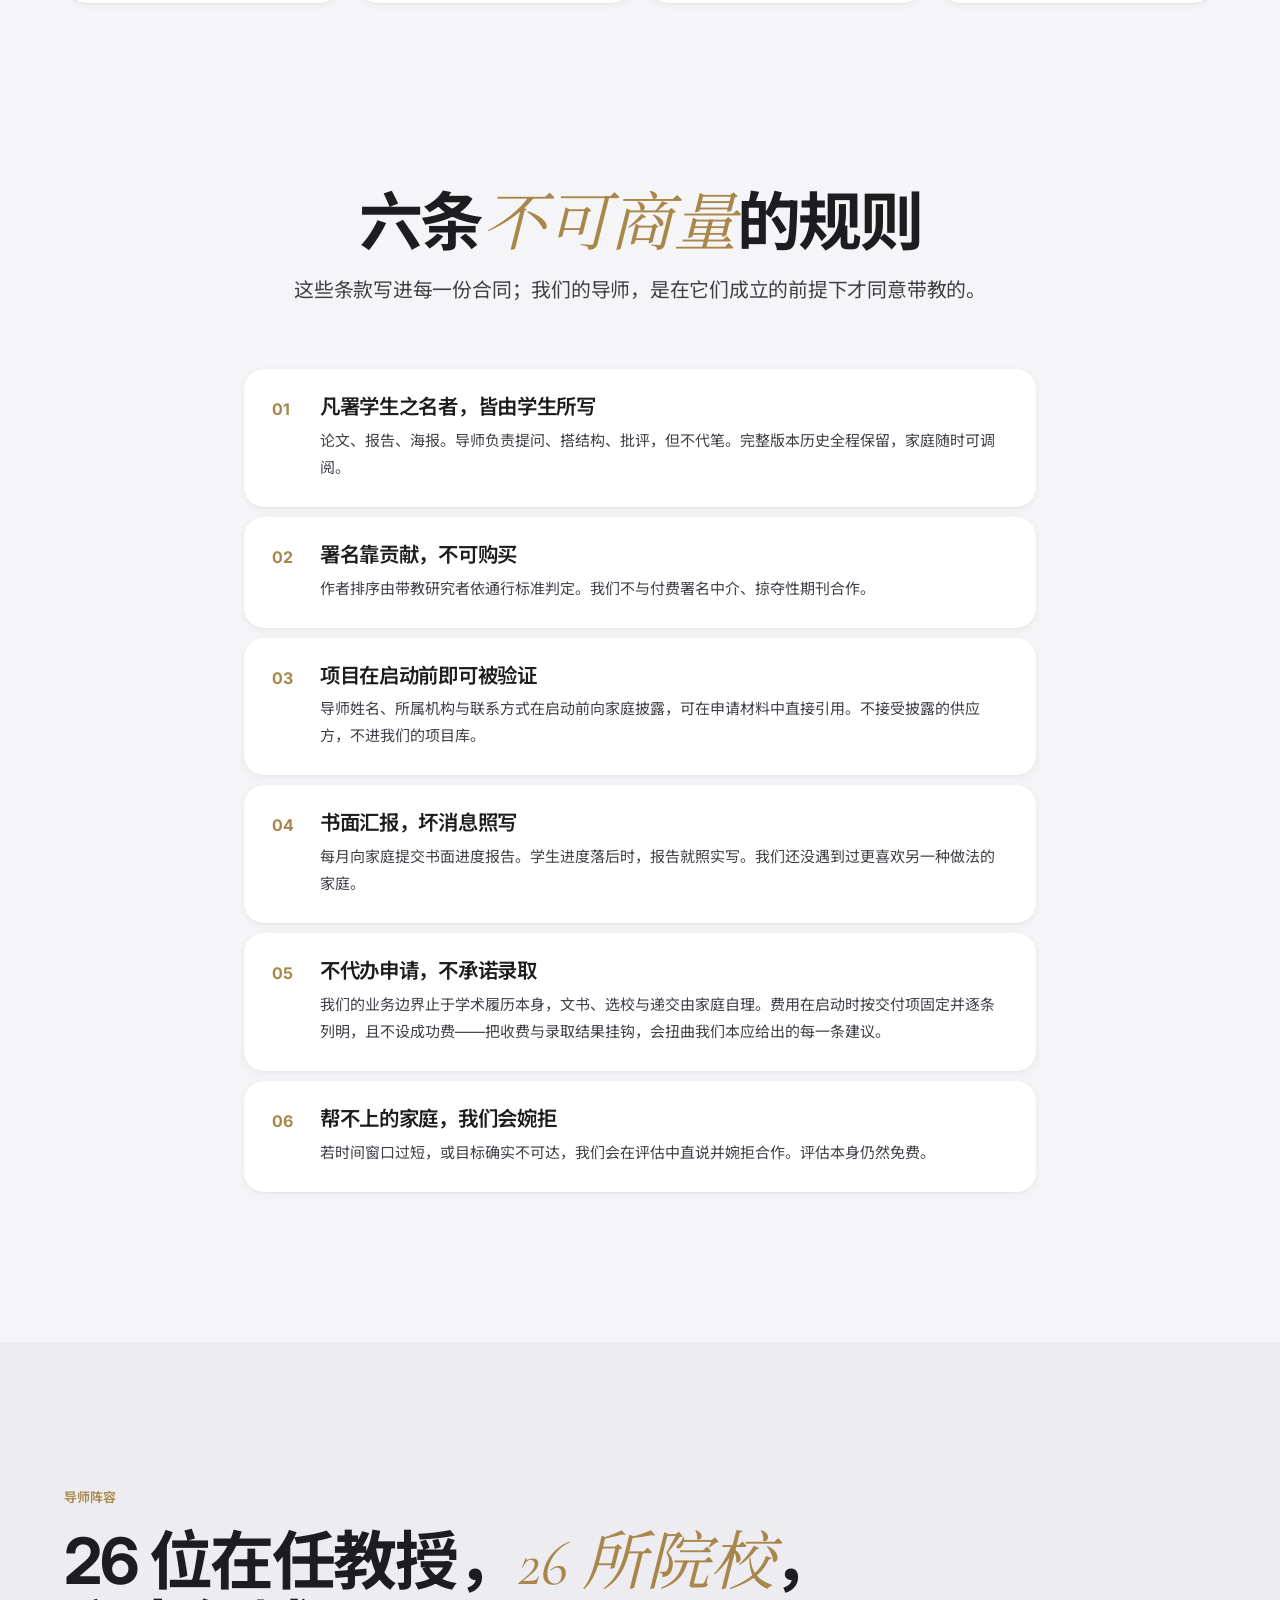
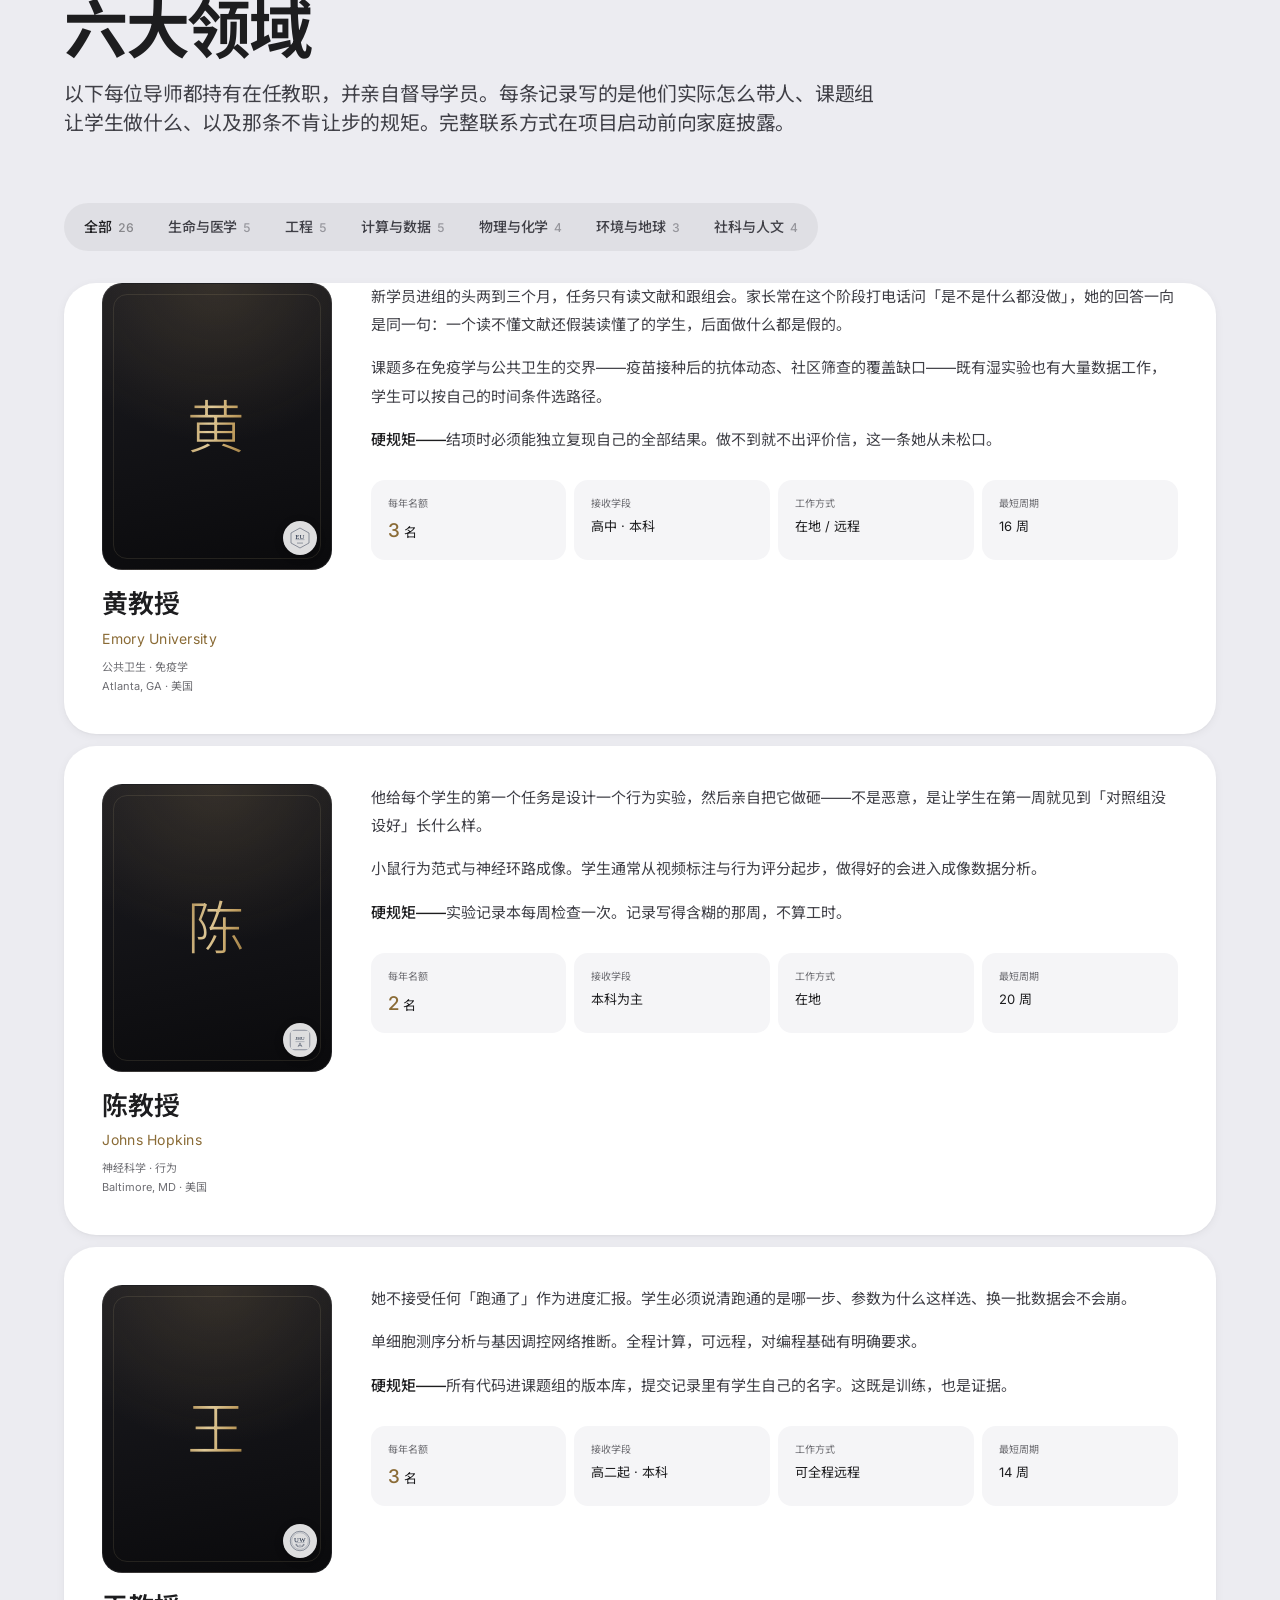
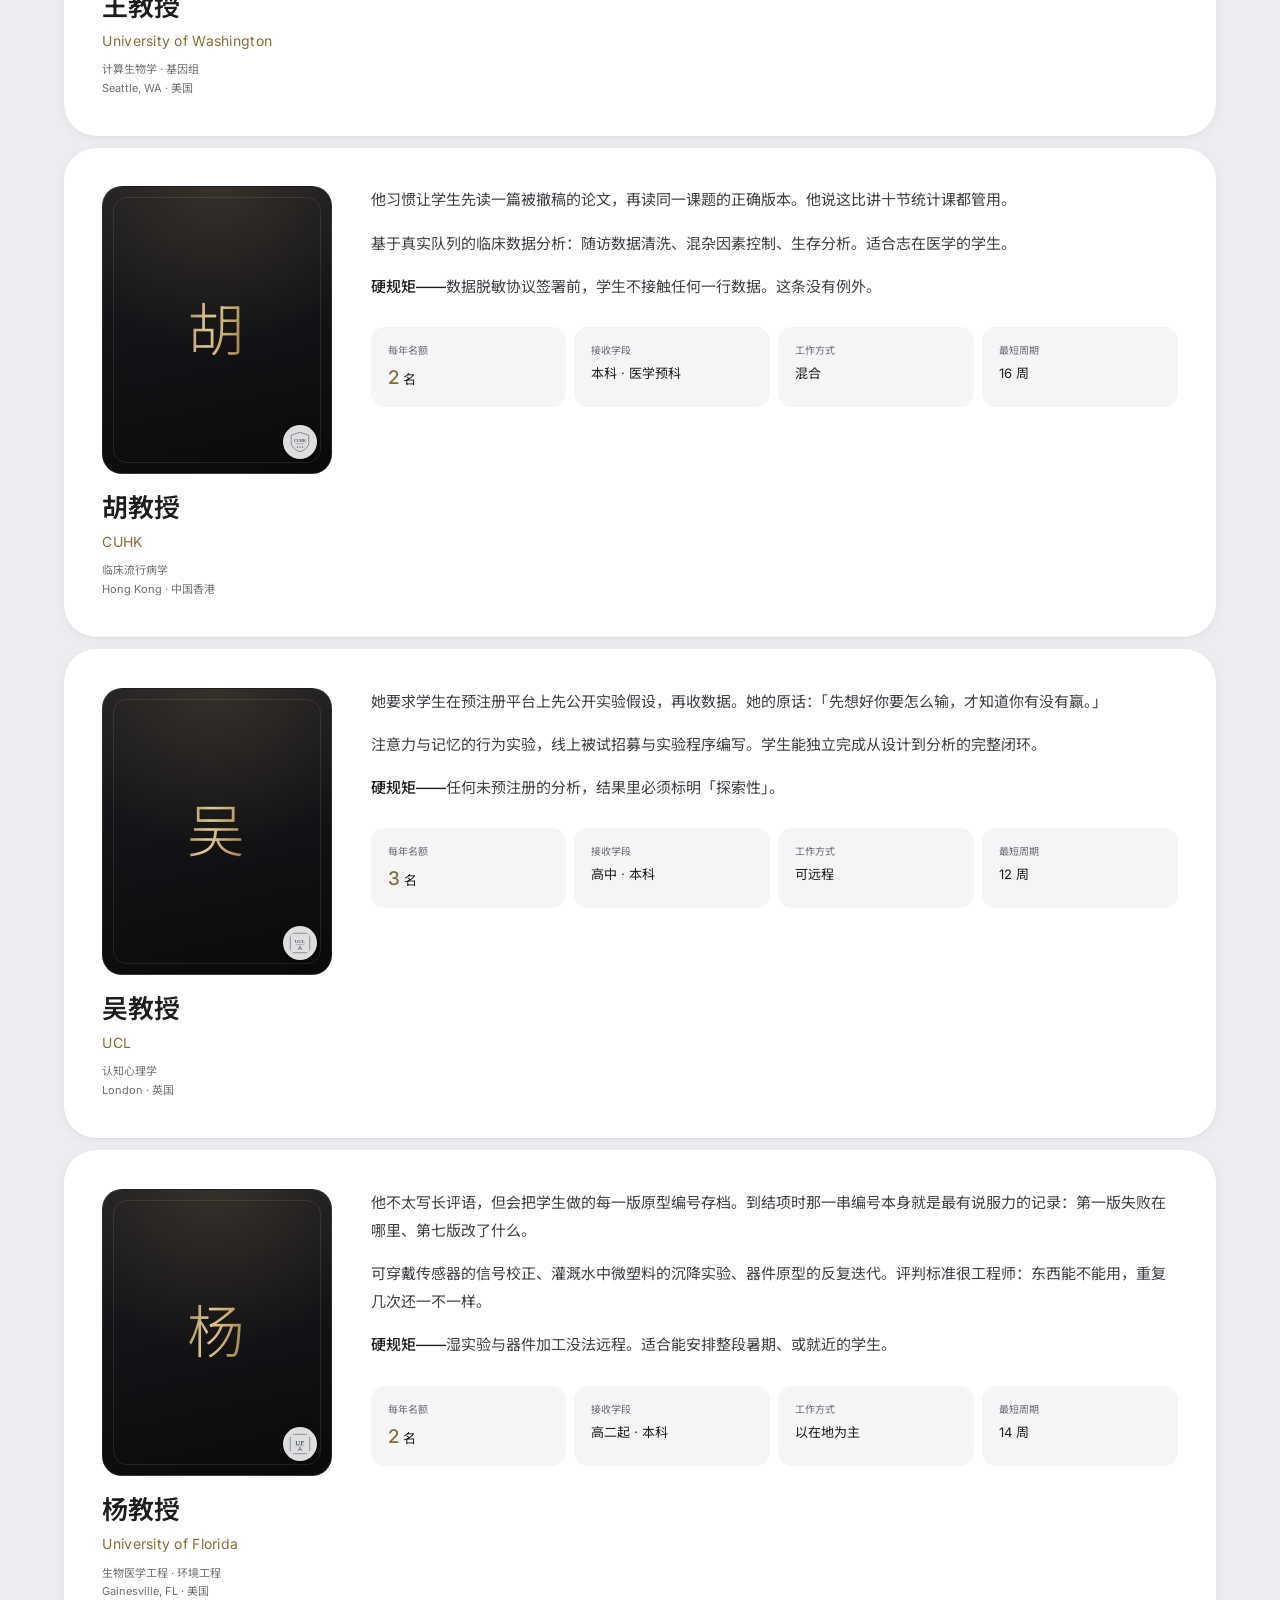
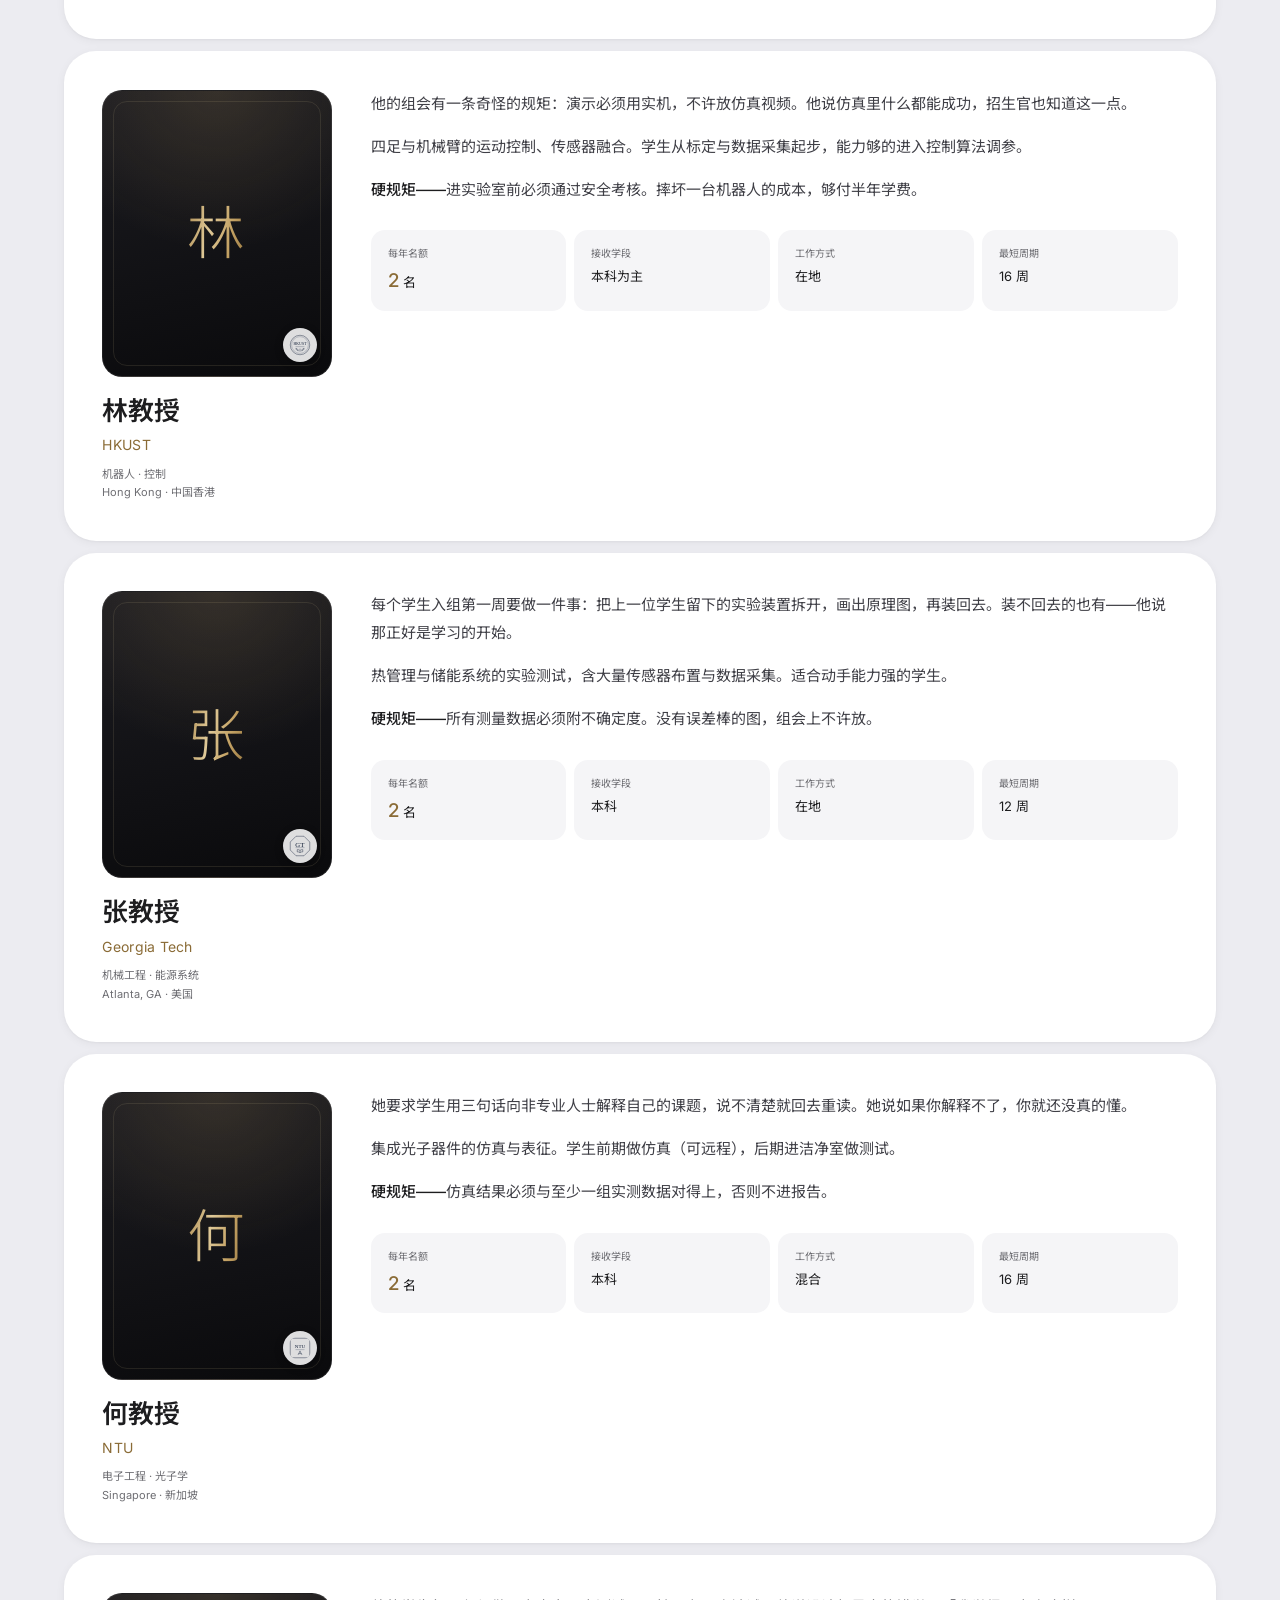
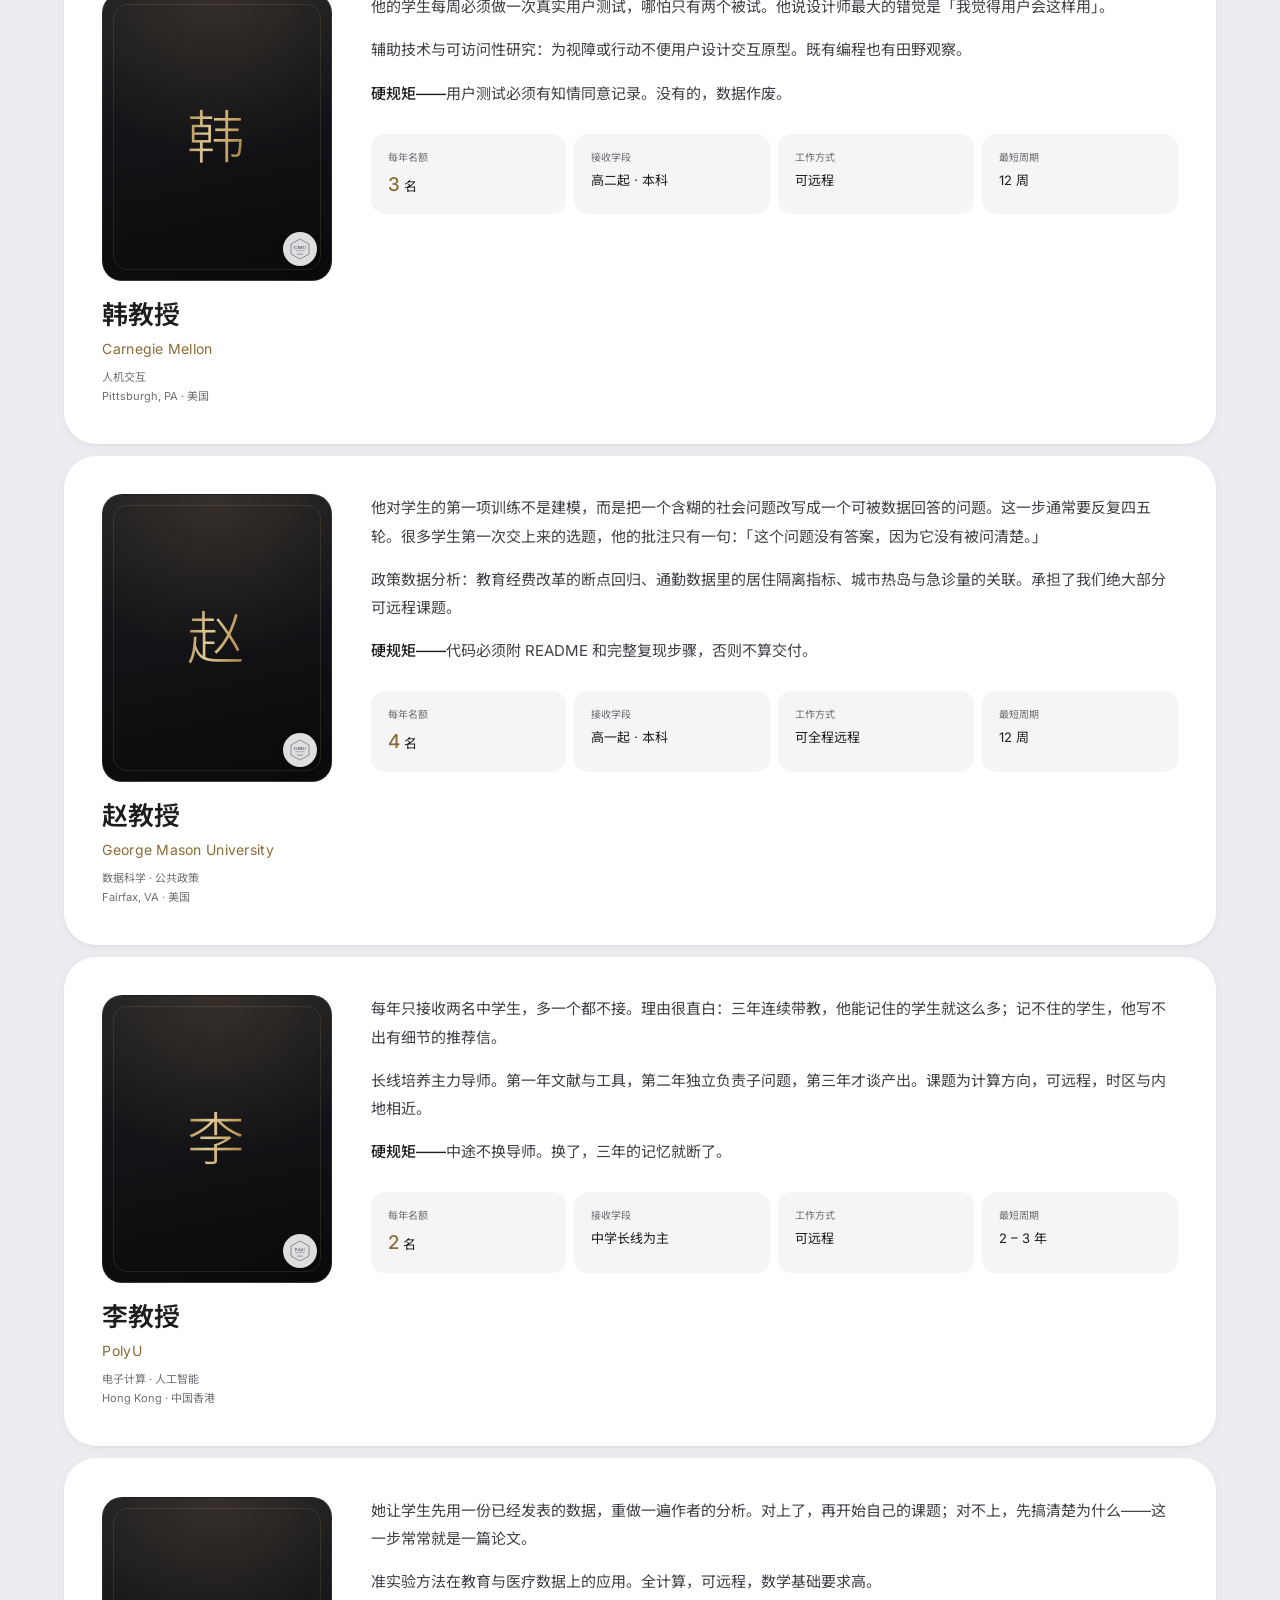
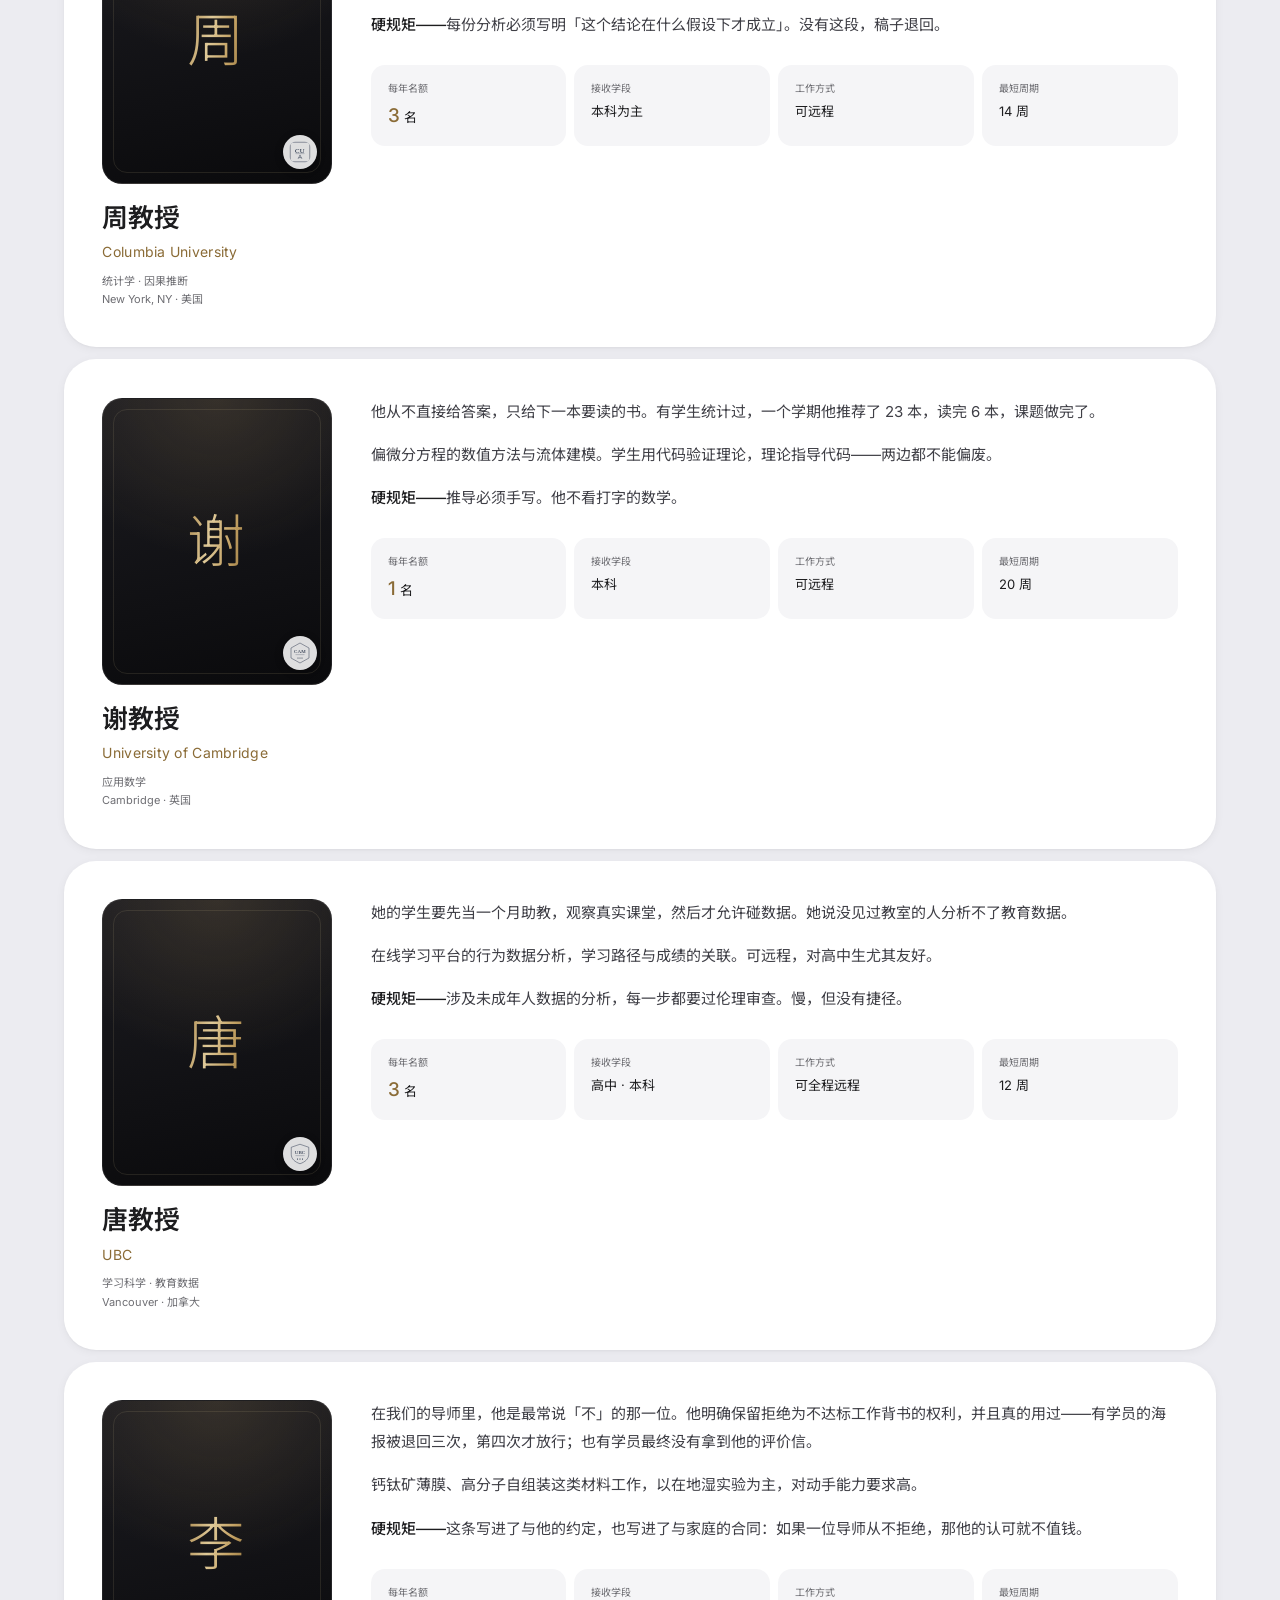
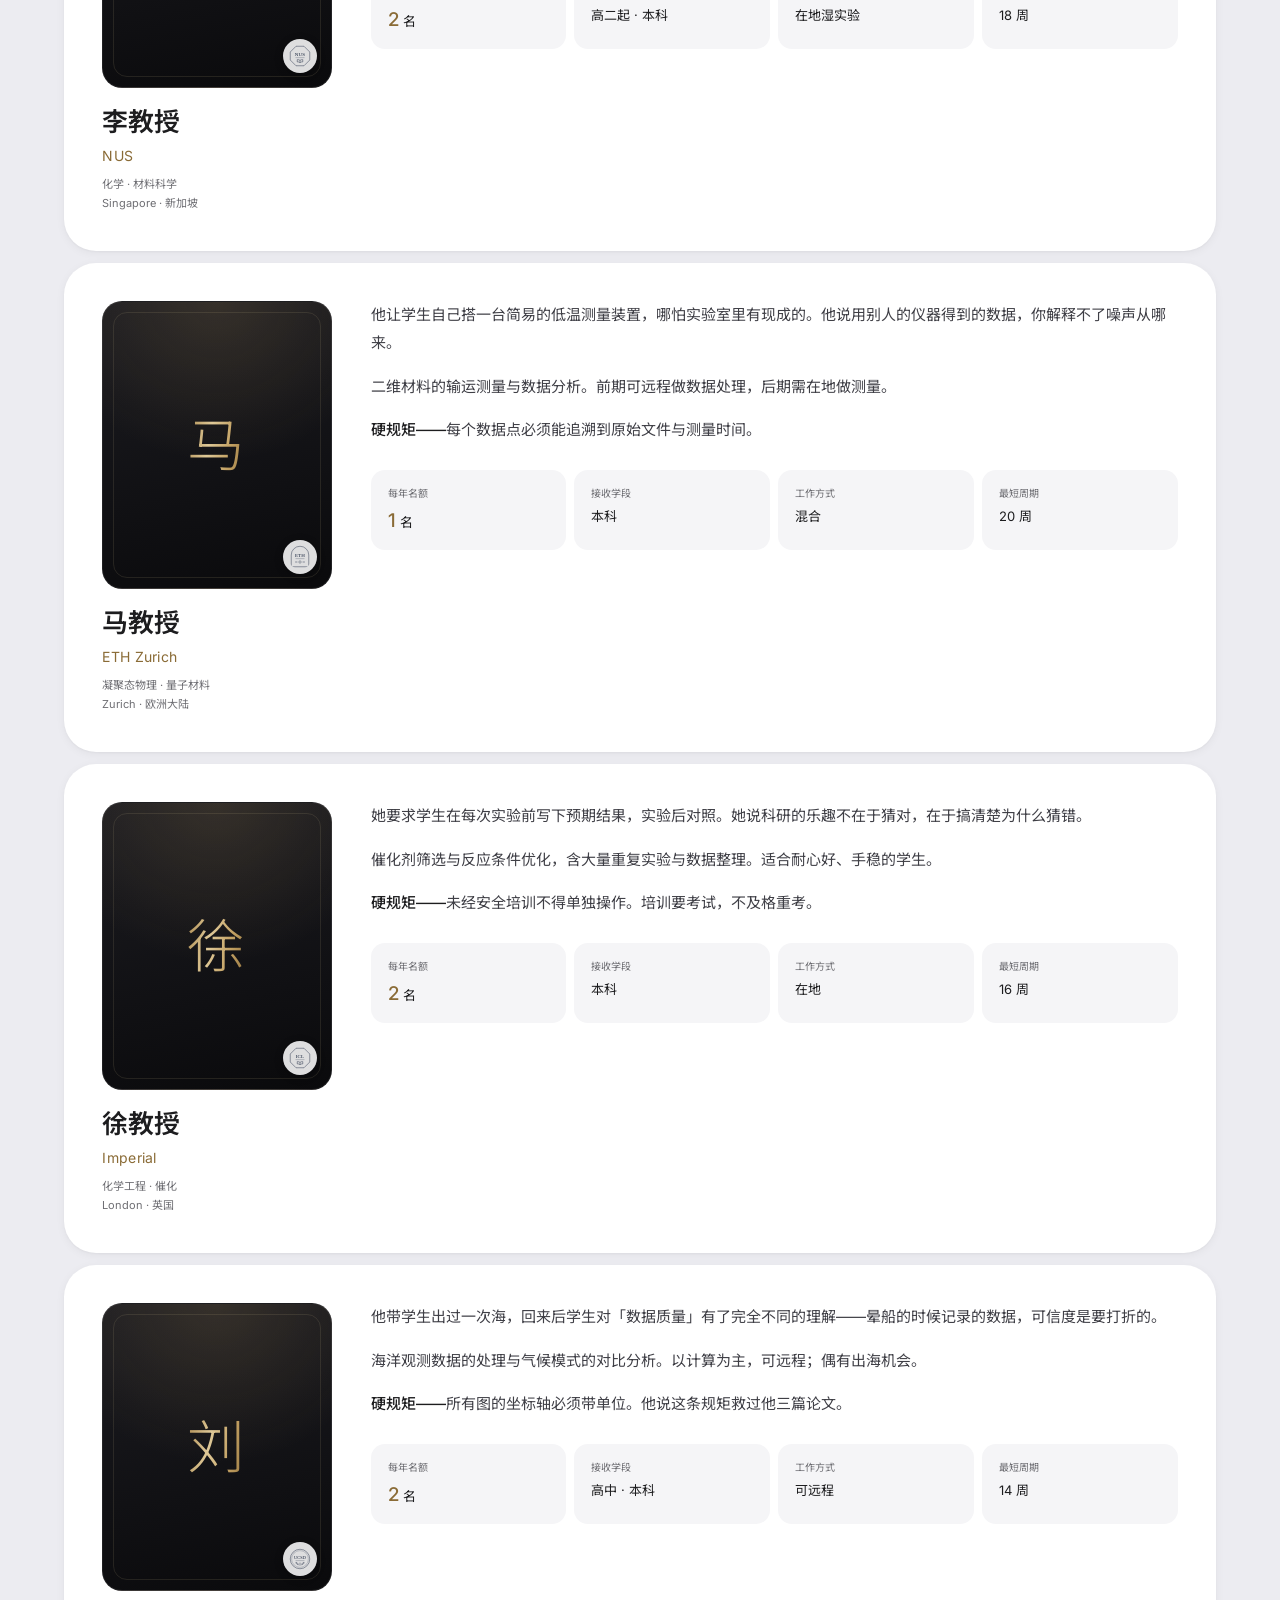
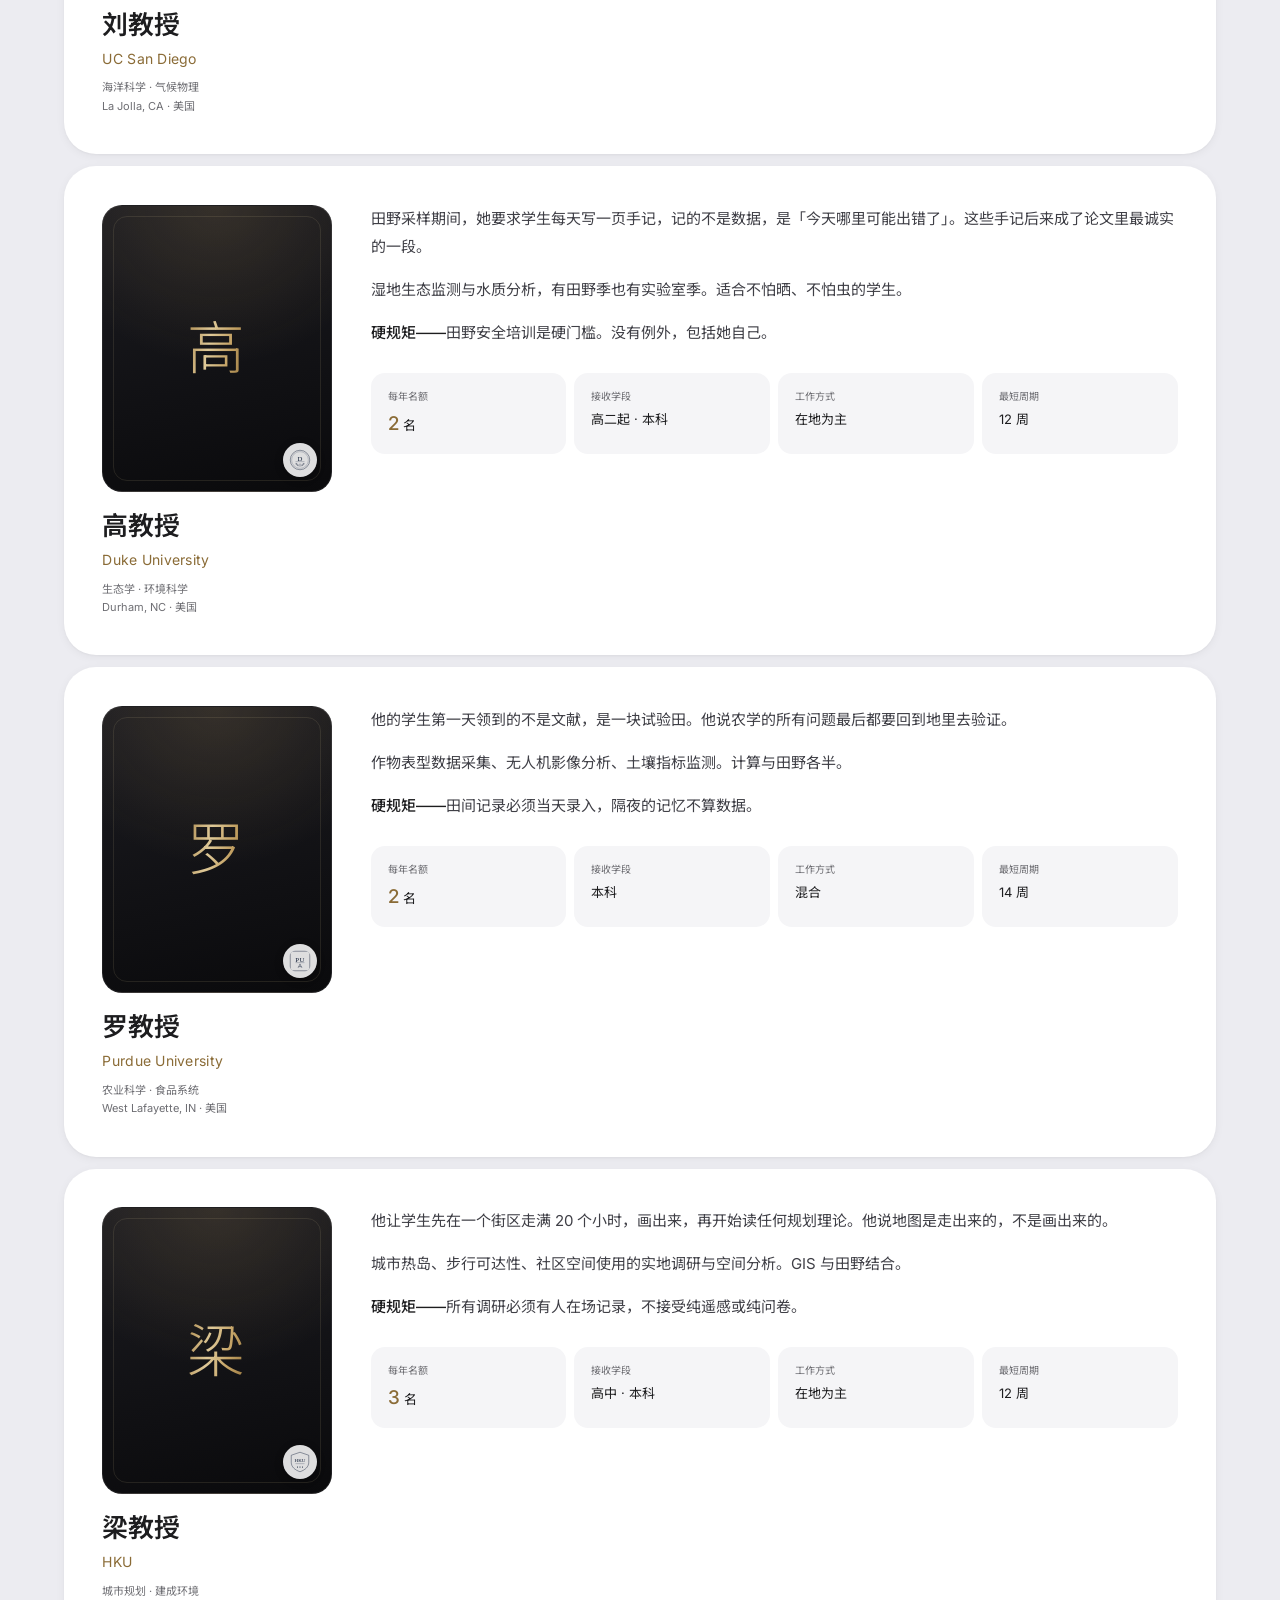
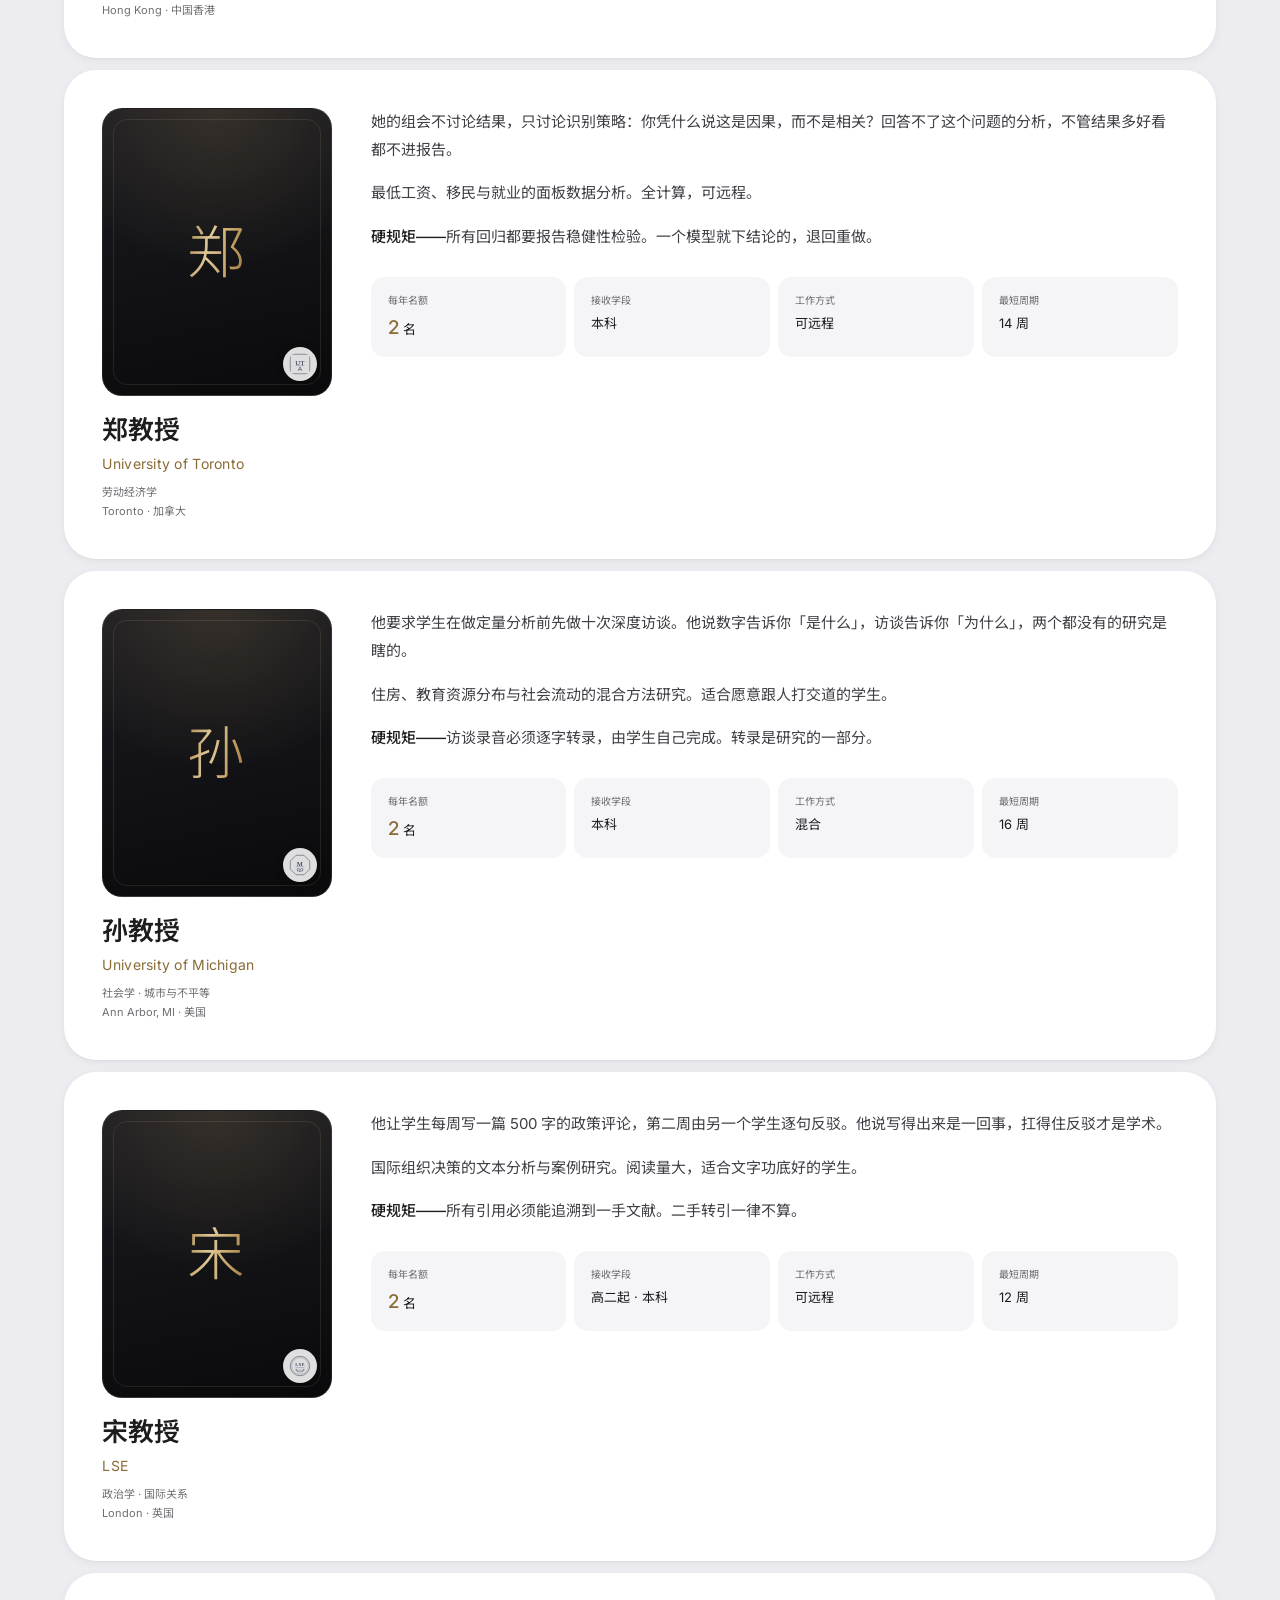
==== commit 2ac13b7e: "v2「Cupertino」：苹果式卡片化皮肤层 + 三种新交互 皮肤层 assets/css/apple.css（在 site.css 之后加载，可整层移除回退 v1-classic） - 令牌：#F" ====
--- a/about.html
+++ b/about.html
@@ -16,6 +16,7 @@
 
 <link rel="stylesheet" href="assets/css/base.css?v=7e65edf9">
 <link rel="stylesheet" href="assets/css/site.css?v=a90ec53b">
+<link rel="stylesheet" href="assets/css/apple.css?v=05905d07">
 </head>
 
 <body>
@@ -1241,6 +1242,6 @@
 </button>
 
 <script src="assets/js/i18n.js?v=a59823ed"></script>
-<script src="assets/js/site.js?v=f355f03f"></script>
+<script src="assets/js/site.js?v=eda5ae21"></script>
 </body>
 </html>
--- a/assets/css/apple.css
+++ b/assets/css/apple.css
@@ -0,0 +1,535 @@
+/* ==========================================================================
+   AcadVance — v2「Cupertino」皮肤层
+   --------------------------------------------------------------------------
+   在 base.css / site.css 之后加载，只覆盖外观与动效：
+   大留白 · 紧字距大标题 · 万物皆卡片 · Bento 网格 · 滚动堆叠 · 分段式筛选器
+   数据、双语、自检管线全部不动。回退：删掉本文件的 <link> 即回到 v1-classic。
+   ========================================================================== */
+
+/* ---------- 0. 令牌重定义 ---------- */
+:root {
+  --paper: #F5F5F7;
+  --paper-2: #ECECF1;
+  --paper-3: #E1E1E8;
+
+  --ink-950: #0A0A0C;
+  --ink-900: #111114;
+  --ink-850: #141418;
+  --ink-800: #1C1C21;
+  --ink-700: #26262D;
+  --ink-600: #3A3A44;
+
+  --text: #1D1D1F;
+  --text-2: #3F3F46;
+  --text-3: #6E6E73;
+  --on-dark: #F5F5F7;
+  --on-dark-2: #A1A1A6;
+  --on-dark-3: #7C7C82;
+
+  --line: rgba(0, 0, 0, .06);
+  --line-2: rgba(0, 0, 0, .10);
+  --line-dark: rgba(255, 255, 255, .08);
+  --line-dark-2: rgba(255, 255, 255, .16);
+
+  --grad-ink: linear-gradient(180deg, #141418 0%, #0A0A0C 100%);
+
+  --shadow-sm: 0 1px 2px rgba(0, 0, 0, .03), 0 2px 10px rgba(0, 0, 0, .05);
+  --shadow-md: 0 2px 4px rgba(0, 0, 0, .04), 0 14px 36px rgba(0, 0, 0, .09);
+  --shadow-lg: 0 4px 10px rgba(0, 0, 0, .05), 0 28px 72px rgba(0, 0, 0, .14);
+
+  --font-display: 'Inter', -apple-system, BlinkMacSystemFont, 'SF Pro Display', 'Segoe UI',
+                  'PingFang SC', 'Noto Sans SC', 'Microsoft YaHei', sans-serif;
+  --font-serif: 'Cormorant Garamond', 'Noto Serif SC', 'Songti SC', Georgia, serif;
+
+  --radius: 14px;
+  --radius-lg: 24px;
+  --radius-xl: 32px;
+
+  --section-y: clamp(96px, 11vw, 176px);
+  --ease-spring: cubic-bezier(.34, 1.4, .64, 1);
+  --nav-h: 64px;
+}
+
+body { font-size: 17px; line-height: 1.6; background: var(--paper); }
+
+/* ---------- 1. 排版 ---------- */
+.display-1 {
+  font-family: var(--font-display);
+  font-weight: 700;
+  font-size: clamp(3rem, 8vw, 6.75rem);
+  line-height: .98;
+  letter-spacing: -.045em;
+}
+.display-2 {
+  font-family: var(--font-display);
+  font-weight: 700;
+  font-size: clamp(2.25rem, 5vw, 4.1rem);
+  line-height: 1.02;
+  letter-spacing: -.038em;
+}
+.display-3 { font-family: var(--font-display); font-weight: 600; letter-spacing: -.028em; line-height: 1.12; }
+.display-4 { font-family: var(--font-display); font-weight: 600; letter-spacing: -.02em; }
+
+/* 金色斜体强调保留衬线——编辑气质 × 科技排版 */
+.accent-italic { font-family: var(--font-serif); font-weight: 400; letter-spacing: -.005em; }
+
+.eyebrow {
+  font-size: .8125rem;
+  font-weight: 600;
+  letter-spacing: -.005em;
+  text-transform: none;
+  color: var(--gold-600);
+  gap: 0;
+}
+.eyebrow::before, .eyebrow--center::after { display: none; }
+
+.lede {
+  font-size: clamp(1.125rem, 1.55vw, 1.4rem);
+  line-height: 1.48;
+  letter-spacing: -.012em;
+  font-weight: 400;
+}
+.section-head { max-width: 820px; }
+.section-head > * + * { margin-top: 18px; }
+
+/* 各类小标题统一到无衬线 */
+.svc__title, .matrix__name, .deliverable__name, .case__result, .mentor__name,
+.mentor-full__name, .place__name, .record__title, .flow__title, .quote__text,
+.faq__q, .principles h3, .offer-cell__school, .brand__name, .o-school,
+.crest__name, .place-region__title, .rhythm__item b, .hero__trust dd, .stat__num,
+.contact-line dd, .svc-detail__idx, .deliverable__n, .name-band__item, .mentor__initials, .flow__dot, .matrix__n {
+  font-family: var(--font-display);
+}
+.quote__text { font-weight: 500; letter-spacing: -.018em; line-height: 1.38; }
+.faq__q { font-weight: 600; letter-spacing: -.015em; }
+.record__title, .place__name, .mentor-full__name, .case__result, .svc__title, .matrix__name, .deliverable__name { font-weight: 600; letter-spacing: -.015em; }
+.stat__num { font-weight: 700; letter-spacing: -.045em; }
+.hero__trust dd { font-weight: 700; letter-spacing: -.03em; }
+.name-band__item { font-weight: 700; letter-spacing: -.035em; }
+.epigraph__text { font-family: var(--font-serif); }
+
+/* ---------- 2. 导航 ---------- */
+.nav.is-solid {
+  background: rgba(10, 10, 12, .68);
+  backdrop-filter: saturate(180%) blur(22px);
+  -webkit-backdrop-filter: saturate(180%) blur(22px);
+}
+.nav__inner { min-height: var(--nav-h); }
+.nav__link { font-weight: 500; letter-spacing: -.005em; font-size: .875rem; }
+.nav__link::after { display: none; }
+.nav__link.is-active { color: #fff; }
+.brand__name { font-weight: 700; letter-spacing: -.02em; }
+.brand__sub { letter-spacing: .28em; }
+.lang { border-color: var(--line-dark-2); background: rgba(255,255,255,.06); }
+.announce { font-size: .75rem; }
+
+/* ---------- 3. 按钮、徽章 ---------- */
+.btn {
+  border-radius: 999px;
+  padding: 14px 28px;
+  font-size: .9375rem;
+  font-weight: 600;
+  letter-spacing: -.005em;
+  transition: transform .5s var(--ease-spring), box-shadow .4s var(--ease), background-color .3s var(--ease), color .3s var(--ease);
+  will-change: transform;
+}
+.btn:hover { transform: translateY(-2px) scale(1.02); }
+.btn--gold { box-shadow: 0 10px 28px rgba(195, 161, 99, .32); }
+.btn--gold:hover { box-shadow: 0 16px 40px rgba(195, 161, 99, .42); }
+.btn--ghost-dark { background: rgba(255,255,255,.08); border-color: transparent; backdrop-filter: blur(10px); }
+.btn--ghost-dark:hover { background: rgba(255,255,255,.14); }
+.btn--ghost { background: rgba(0,0,0,.05); border-color: transparent; }
+.btn--sm { padding: 9px 18px; font-size: .8125rem; }
+.link-arrow { text-transform: none; letter-spacing: -.005em; font-size: .9375rem; border-bottom: 0; }
+
+.pill {
+  border-radius: 999px;
+  border: 0;
+  background: rgba(0, 0, 0, .05);
+  padding: 6px 12px;
+  font-size: .75rem;
+  letter-spacing: 0;
+  text-transform: none;
+  font-weight: 600;
+  color: var(--text-2);
+}
+.pill--gold { background: rgba(195,161,99,.14); color: var(--gold-700); }
+.on-dark .pill { background: rgba(255,255,255,.08); color: var(--on-dark-2); }
+.on-dark .pill--gold { background: rgba(195,161,99,.18); color: var(--gold-300); }
+
+/* ---------- 4. 卡片基元 ---------- */
+.card {
+  border: 0;
+  border-radius: var(--radius-lg);
+  background: #fff;
+  box-shadow: var(--shadow-sm);
+  padding: clamp(28px, 2.8vw, 40px);
+}
+.card--dark {
+  background: linear-gradient(165deg, #1E1E24 0%, #0F0F13 100%);
+  box-shadow: 0 20px 56px rgba(0, 0, 0, .45);
+  backdrop-filter: none;
+}
+.card--crown::before { display: none; }
+.card--hover { transition: transform .6s var(--ease-spring), box-shadow .5s var(--ease); }
+.card--hover:hover {
+  transform: translateY(-6px) scale(1.012);
+  border-color: transparent;
+  box-shadow: var(--shadow-lg);
+}
+.card--dark.card--hover:hover { box-shadow: 0 30px 80px rgba(0, 0, 0, .55), 0 0 0 1px rgba(214,194,148,.12) inset; }
+.tilt.card--hover:hover { transform: perspective(900px) rotateX(var(--rx, 0deg)) rotateY(var(--ry, 0deg)) translateY(-6px) scale(1.012); }
+.tilt::after { border-radius: var(--radius-lg); }
+
+/* 深色区块去纹理，走干净路线 */
+.texture-grid::before { display: none; }
+.texture-noise::after { opacity: .02; }
+.on-dark.section::before { display: none; }
+
+.on-paper-2 { background: var(--paper-2); }
+.rule-gold { display: none; }
+
+/* ---------- 5. Hero ---------- */
+.hero__bg {
+  background:
+    radial-gradient(110% 70% at 80% 0%, rgba(195,161,99,.14) 0%, transparent 55%),
+    radial-gradient(70% 60% at 10% 100%, rgba(120,120,140,.14) 0%, transparent 60%),
+    linear-gradient(180deg, #141418 0%, #0A0A0C 100%);
+}
+.hero__title { margin-top: 22px; }
+.hero__lede { max-width: 56ch; }
+.hero__trust { gap: clamp(28px, 4vw, 64px); border-top-color: var(--line-dark); }
+.hero__trust dt { letter-spacing: 0; text-transform: none; font-size: .8125rem; }
+.hero__trust dd { font-size: clamp(1.9rem, 3vw, 2.6rem); }
+.hero__aside {
+  border: 1px solid rgba(255,255,255,.08);
+  border-radius: var(--radius-xl);
+  background: rgba(255,255,255,.055);
+  backdrop-filter: blur(24px) saturate(160%);
+  -webkit-backdrop-filter: blur(24px) saturate(160%);
+  box-shadow: 0 40px 100px rgba(0,0,0,.5), 0 0 0 1px rgba(255,255,255,.03) inset;
+}
+.hero__aside-title { text-transform: none; letter-spacing: 0; font-weight: 600; font-size: .8125rem; }
+.offer-list .o-school { font-weight: 600; letter-spacing: -.01em; }
+.offer-list .o-tag { text-transform: none; letter-spacing: 0; border: 0; background: rgba(195,161,99,.16); font-weight: 600; }
+.scroll-hint { letter-spacing: .1em; }
+
+.page-hero { padding-bottom: clamp(72px, 8vw, 120px); }
+.page-hero__bg { background: radial-gradient(100% 90% at 85% 0%, rgba(195,161,99,.12), transparent 58%), linear-gradient(180deg, #141418, #0A0A0C); }
+.crumbs { letter-spacing: 0; }
+
+/* ---------- 6. 徽记墙 → 白色圆角画廊 ---------- */
+.crest-wall { background: transparent; padding-block: clamp(56px, 6vw, 88px) 0; }
+.crest-wall__head { letter-spacing: 0; text-transform: none; font-weight: 600; font-size: .875rem; color: var(--text-2); margin-bottom: 22px; }
+.crest-wall__head::before, .crest-wall__head::after { display: none; }
+.crest-wall .marquee {
+  margin-inline: auto;
+  max-width: calc(var(--container) - 2 * var(--gutter));
+  background: #fff;
+  border-radius: var(--radius-xl);
+  padding-block: 34px;
+  box-shadow: var(--shadow-sm);
+}
+.crest-wall__head--mid { margin-top: clamp(28px, 3vw, 44px); }
+.crest { opacity: .7; }
+.crest img { filter: drop-shadow(0 4px 10px rgba(0,0,0,.06)); }
+.crest__name { font-weight: 600; letter-spacing: -.01em; font-size: 1rem; }
+.crest__region { letter-spacing: .04em; text-transform: none; font-size: .75rem; }
+
+/* ---------- 7. 数据条 → Bento 四卡 ---------- */
+.stats {
+  gap: 12px;
+  background: transparent;
+  border: 0;
+  box-shadow: none;
+  border-radius: 0;
+}
+.stat {
+  background: #fff;
+  border: 0 !important;
+  border-radius: var(--radius-lg);
+  box-shadow: var(--shadow-sm);
+  text-align: left;
+  padding: clamp(26px, 2.6vw, 36px);
+}
+.on-dark .stat { background: rgba(255,255,255,.055); backdrop-filter: blur(12px); }
+.stat__num { font-size: clamp(2.6rem, 4.8vw, 4.2rem); }
+.stat__label { letter-spacing: 0; text-transform: none; font-size: .875rem; margin-top: 10px; color: var(--text-2); }
+.on-dark .stat__label { color: var(--on-dark-2); }
+.stats--3, .stats--4 { grid-template-columns: repeat(auto-fit, minmax(200px, 1fr)); }
+@media (max-width: 860px) { .stat:nth-child(-n+2) { border-bottom: 0 !important; } }
+
+/* ---------- 8. 服务 → Bento ---------- */
+.grid--3-2 {
+  grid-template-columns: repeat(4, minmax(0, 1fr));
+  grid-auto-rows: minmax(0, auto);
+  gap: 12px;
+}
+.grid--3-2 > * { grid-column: span 1; }
+.grid--3-2 > :nth-child(4), .grid--3-2 > :nth-child(5) { grid-column: span 1; }
+.grid--3-2 > :first-child {
+  grid-column: span 2;
+  grid-row: span 2;
+  background: linear-gradient(165deg, #1E1E24 0%, #0F0F13 100%);
+  color: var(--on-dark);
+  box-shadow: 0 24px 60px rgba(0,0,0,.35);
+}
+.grid--3-2 > :first-child .svc__title { color: var(--on-dark); font-size: clamp(1.6rem, 2.4vw, 2.2rem); }
+.grid--3-2 > :first-child .svc__desc { color: var(--on-dark-2); font-size: 1.0625rem; }
+.grid--3-2 > :first-child .svc__list { border-top-color: var(--line-dark); }
+.grid--3-2 > :first-child .svc__list li { color: var(--on-dark-3); }
+.grid--3-2 > :first-child .svc__icon { color: var(--gold-300); width: 58px; height: 58px; }
+.grid--3-2 > :first-child .svc__idx { color: var(--gold-400); }
+@media (max-width: 1000px) {
+  .grid--3-2 { grid-template-columns: repeat(2, 1fr); }
+  .grid--3-2 > :first-child { grid-column: span 2; grid-row: span 1; }
+}
+@media (max-width: 640px) { .grid--3-2, .grid--3-2 > :first-child { grid-template-columns: 1fr; grid-column: span 1; } }
+.svc__idx { letter-spacing: 0; font-weight: 600; }
+.svc__list li { line-height: 1.9; }
+
+.grid { gap: 12px; }
+
+/* ---------- 9. 学科矩阵 → 卡片 ---------- */
+.matrix { gap: 12px; background: transparent; border: 0; }
+.matrix__cell { border-radius: 20px; background: #fff; box-shadow: var(--shadow-sm); transition: transform .5s var(--ease-spring), box-shadow .4s var(--ease); }
+.matrix__cell:hover { background: #fff; transform: translateY(-4px); box-shadow: var(--shadow-md); }
+.matrix__n { letter-spacing: 0; font-weight: 600; background: rgba(195,161,99,.12); color: var(--gold-700); padding: 3px 9px; border-radius: 999px; }
+.matrix__subs li::before { display: none; }
+.matrix__subs li { padding-left: 0; }
+.matrix__subs li + li::before { content: '·'; position: static; margin-right: 10px; color: var(--text-3); display: inline; width: auto; height: auto; background: none; }
+
+/* ---------- 10. 方法论流程 → 滚动堆叠卡 ---------- */
+.flow { display: block; }
+.flow::before { display: none; }
+.flow__step {
+  position: sticky;
+  top: calc(var(--nav-h) + 28px);
+  display: grid;
+  grid-template-columns: 72px minmax(0, 1fr);
+  gap: 28px;
+  align-items: start;
+  text-align: left;
+  padding: clamp(28px, 3vw, 44px);
+  margin-bottom: 20px;
+  background: rgba(255,255,255,.06);
+  border: 1px solid rgba(255,255,255,.08);
+  border-radius: var(--radius-xl);
+  backdrop-filter: blur(20px) saturate(140%);
+  -webkit-backdrop-filter: blur(20px) saturate(140%);
+  box-shadow: 0 30px 80px rgba(0,0,0,.45);
+  transform-origin: 50% 0;
+  transform: scale(var(--stack-scale, 1));
+  opacity: var(--stack-opacity, 1);
+  transition: transform .25s linear, opacity .25s linear;
+}
+.flow__step:nth-child(1) { top: calc(var(--nav-h) + 28px); background: linear-gradient(165deg, #1E1E24, #131317); }
+.flow__step:nth-child(2) { top: calc(var(--nav-h) + 40px); background: linear-gradient(165deg, #222229, #151519); }
+.flow__step:nth-child(3) { top: calc(var(--nav-h) + 52px); background: linear-gradient(165deg, #26262D, #17171B); }
+.flow__step:nth-child(4) { top: calc(var(--nav-h) + 64px); background: linear-gradient(165deg, #2A2A32, #19191E); }
+.flow__step:nth-child(5) { top: calc(var(--nav-h) + 76px); background: linear-gradient(165deg, #2E2E37, #1B1B20); }
+.flow__step:last-child { margin-bottom: 0; }
+.flow__dot { margin: 0; width: 72px; height: 72px; font-size: 1.5rem; font-weight: 700; background: rgba(255,255,255,.06); border-color: rgba(255,255,255,.14); }
+.flow__title { font-size: clamp(1.4rem, 2.2vw, 1.9rem); font-weight: 600; letter-spacing: -.02em; }
+.flow__meta { letter-spacing: 0; text-transform: none; font-weight: 600; margin-top: 8px; }
+.flow__desc { font-size: 1rem; max-width: 62ch; margin-top: 14px; color: var(--on-dark-2); }
+@media (max-width: 900px) {
+  .flow__step { grid-template-columns: 56px 1fr; gap: 18px; padding-bottom: 28px; }
+  .flow__dot { width: 56px; height: 56px; font-size: 1.2rem; }
+}
+
+/* ---------- 11. 年度节奏 → 横向 snap 画廊 ---------- */
+.rhythm {
+  display: flex;
+  gap: 14px;
+  overflow-x: auto;
+  scroll-snap-type: x mandatory;
+  scrollbar-width: none;
+  padding: 6px var(--gutter) 28px;
+  margin-inline: calc(var(--gutter) * -1);
+}
+.rhythm::-webkit-scrollbar { display: none; }
+.rhythm__col {
+  flex: 0 0 min(78vw, 340px);
+  scroll-snap-align: start;
+  border: 0;
+  padding: 28px;
+  background: rgba(255,255,255,.06);
+  border-radius: var(--radius-lg);
+  backdrop-filter: blur(12px);
+  transition: transform .5s var(--ease-spring), background-color .3s var(--ease);
+}
+.rhythm__col:hover { transform: translateY(-6px); background: rgba(255,255,255,.09); }
+.rhythm__col:first-child { padding-left: 28px; }
+.rhythm__grade { letter-spacing: 0; text-transform: none; font-weight: 600; font-size: .8125rem; }
+.rhythm__tag { text-transform: none; letter-spacing: 0; }
+
+/* ---------- 12. 对照表 → 成对卡片 ---------- */
+.compare { border: 0; background: transparent; overflow: visible; box-shadow: none; }
+.compare__head { display: none; }
+.compare__row { gap: 12px; margin-bottom: 12px; }
+.compare__row > * { border: 0 !important; border-radius: 20px; background: #fff; box-shadow: var(--shadow-sm); padding: clamp(24px, 2.4vw, 32px); }
+.compare__row > :last-child { background: linear-gradient(165deg, #1E1E24, #0F0F13); color: var(--on-dark); box-shadow: 0 16px 40px rgba(0,0,0,.28); }
+.compare__row > :last-child p { color: var(--on-dark); }
+.compare__row > :last-child .compare__label { color: var(--gold-300); }
+.compare__label { text-transform: none; letter-spacing: 0; font-weight: 600; font-size: .75rem; }
+.compare__row > :first-child .compare__label::after { content: ' · 常见做法'; font-weight: 400; }
+.compare__row > :last-child .compare__label::after { content: ' · AcadVance'; font-weight: 400; }
+html[lang='en'] .compare__row > :first-child .compare__label::after { content: ' · common practice'; }
+html[lang='en'] .compare__row > :last-child .compare__label::after { content: ' · AcadVance'; }
+
+/* ---------- 13. 交付物 → 六卡 ---------- */
+.deliverables { display: grid; grid-template-columns: repeat(3, minmax(0, 1fr)); gap: 12px; border: 0; }
+@media (max-width: 1000px) { .deliverables { grid-template-columns: repeat(2, 1fr); } }
+@media (max-width: 640px) { .deliverables { grid-template-columns: 1fr; } }
+.deliverable {
+  display: flex; flex-direction: column; gap: 14px;
+  border: 0; border-radius: 20px; background: #fff; box-shadow: var(--shadow-sm);
+  padding: clamp(24px, 2.4vw, 32px) !important;
+  transition: transform .5s var(--ease-spring), box-shadow .4s var(--ease);
+}
+.deliverable:hover { background: #fff; transform: translateY(-5px); box-shadow: var(--shadow-md); }
+.deliverable__n { font-size: 2.4rem; color: var(--gold-500); font-weight: 700; letter-spacing: -.04em; }
+.deliverable__en { text-transform: none; letter-spacing: 0; }
+.deliverable__who { white-space: normal; padding-top: 6px; border-top: 1px solid var(--line); margin-top: auto; }
+
+/* ---------- 14. 录取墙、大字带 ---------- */
+.offer-wall { gap: 10px; background: transparent; border: 0; border-radius: 0; overflow: visible; }
+.offer-cell { border-radius: 18px; background: rgba(255,255,255,.055); transition: transform .5s var(--ease-spring), background-color .3s var(--ease); }
+.offer-cell:hover { background: rgba(255,255,255,.09); transform: translateY(-4px); }
+.offer-cell__meta { letter-spacing: 0; text-transform: none; }
+.name-band { border: 0; }
+
+/* ---------- 15. 筛选器 → 分段控制 ---------- */
+.filters {
+  position: relative;
+  display: inline-flex;
+  flex-wrap: wrap;
+  gap: 2px;
+  padding: 4px;
+  border: 0;
+  border-radius: 999px;
+  background: rgba(0, 0, 0, .055);
+  margin-bottom: 32px;
+}
+.filter {
+  position: relative;
+  z-index: 1;
+  border: 0;
+  padding: 9px 16px;
+  font-size: .875rem;
+  font-weight: 500;
+  letter-spacing: -.005em;
+  color: var(--text-2);
+  background: transparent;
+  transition: color .25s var(--ease);
+}
+.filter:hover { color: var(--text); border-color: transparent; }
+.filter.is-active { background: transparent; color: var(--text); }
+.filter__count { opacity: .45; margin-left: 6px; font-size: .75rem; }
+.filters__thumb {
+  position: absolute;
+  z-index: 0;
+  top: 4px; left: 0;
+  height: calc(100% - 8px);
+  width: 0;
+  border-radius: 999px;
+  background: #fff;
+  box-shadow: 0 1px 2px rgba(0,0,0,.08), 0 4px 12px rgba(0,0,0,.08);
+  transition: transform .5s var(--ease-spring), width .5s var(--ease-spring), opacity .2s;
+  opacity: 0;
+}
+.filters.has-thumb .filters__thumb { opacity: 1; }
+.filters--dark { background: rgba(255,255,255,.08); }
+.filters--dark .filter { color: var(--on-dark-2); }
+.filters--dark .filter:hover, .filters--dark .filter.is-active { color: #fff; }
+.filters--dark .filters__thumb { background: rgba(255,255,255,.16); box-shadow: none; }
+.filters--dark .filter.is-active { background: transparent; }
+
+/* ---------- 16. 项目档案 → 装进卡片 ---------- */
+[data-filter-grid="records"] { background: #fff; border-radius: var(--radius-lg); padding: 10px clamp(18px, 2.4vw, 32px) 4px; box-shadow: var(--shadow-sm); }
+.records { border-top: 0; }
+.record { border-radius: 12px; padding: 16px 12px; margin-inline: -12px; }
+.record:hover { background: var(--paper); }
+.record__id { letter-spacing: 0; font-weight: 600; }
+.records__head { letter-spacing: 0; text-transform: none; padding: 12px 0 8px; }
+.record__host small { text-transform: none; letter-spacing: 0; }
+
+/* ---------- 17. 案例卡、深度复盘 ---------- */
+.case { border-radius: var(--radius-lg); }
+.case__from { letter-spacing: 0; text-transform: none; font-weight: 500; }
+.case__toggle { text-transform: none; letter-spacing: 0; font-size: .875rem; border-bottom: 0; background: rgba(195,161,99,.12); padding: 9px 16px; border-radius: 999px; }
+.case__toggle:hover { background: rgba(195,161,99,.2); }
+.narrative {
+  background: #fff; border: 0; border-radius: var(--radius-xl);
+  padding: clamp(28px, 3vw, 44px); margin-bottom: 14px; box-shadow: var(--shadow-sm);
+}
+.narrative__phase dt { text-transform: none; letter-spacing: 0; font-weight: 600; }
+.narrative__phase { border-top-style: solid; }
+
+/* ---------- 18. 导师、机构 ---------- */
+.mentor-full {
+  background: #fff; border: 0 !important; border-radius: var(--radius-xl);
+  padding: clamp(28px, 3vw, 40px); margin-bottom: 12px; box-shadow: var(--shadow-sm);
+  transition: transform .5s var(--ease-spring), box-shadow .4s var(--ease);
+}
+.mentor-full:hover { transform: translateY(-3px); box-shadow: var(--shadow-md); }
+.mentor-full__field { text-transform: none; letter-spacing: 0; }
+.mentor-spec { gap: 8px; background: transparent; border: 0; }
+.mentor-spec > div { background: var(--paper); border-radius: 14px; }
+.mentor-spec dt { text-transform: none; letter-spacing: 0; }
+.mentor__portrait { border-radius: 20px; }
+.mentor__portrait::after { border-radius: 14px; }
+.mentor__role { text-transform: none; letter-spacing: 0; font-weight: 600; }
+
+.place-grid { gap: 10px; background: transparent; border: 0; overflow: visible; }
+.place { border-radius: 18px; box-shadow: var(--shadow-sm); transition: transform .5s var(--ease-spring), box-shadow .4s var(--ease); }
+.place:hover { background: #fff; transform: translateY(-3px); box-shadow: var(--shadow-md); }
+.place__mark { border: 0; background: rgba(0,0,0,.05); letter-spacing: 0; }
+.place-region__title { border-bottom: 0; font-weight: 600; letter-spacing: -.02em; font-size: 1.35rem; }
+.place-region__n { letter-spacing: 0; }
+
+/* ---------- 19. 问答、原则、服务详解 ---------- */
+.faq { border-top: 0; display: grid; gap: 10px; }
+.faq__item { background: #fff; border: 0; border-radius: 20px; padding: 0 clamp(20px, 2.4vw, 30px); box-shadow: var(--shadow-sm); transition: box-shadow .3s var(--ease); }
+.faq__item.is-open { box-shadow: var(--shadow-md); }
+.faq__q { padding: 22px 0; font-size: clamp(1.05rem, 1.4vw, 1.2rem); }
+.faq__sign { width: 26px; height: 26px; border-radius: 50%; background: rgba(0,0,0,.05); }
+.faq__sign::before { width: 12px; left: 7px; }
+.faq__sign::after { height: 12px; top: 7px; }
+.faq__a p { padding-bottom: 24px; }
+
+.principles li { background: #fff; border: 0; border-radius: 20px; padding: 26px 28px 26px 76px; margin-bottom: 10px; box-shadow: var(--shadow-sm); }
+.principles li::before { left: 28px; top: 28px; letter-spacing: 0; font-weight: 700; font-size: 1rem; }
+.on-dark .principles li { background: rgba(255,255,255,.055); box-shadow: none; }
+.principles h3 { font-family: var(--font-display); font-weight: 600; letter-spacing: -.015em; }
+
+.svc-detail { background: #fff; border: 0 !important; border-radius: var(--radius-xl); padding: clamp(28px, 3vw, 44px); margin-bottom: 14px; box-shadow: var(--shadow-sm); }
+.svc-detail__idx { color: var(--gold-400); font-weight: 700; letter-spacing: -.04em; }
+.spec dt { text-transform: none; letter-spacing: 0; font-weight: 600; }
+
+.grid--1 > div { border-radius: 20px !important; box-shadow: var(--shadow-sm); }
+.grid--1 { gap: 10px !important; background: transparent !important; border: 0 !important; }
+
+/* ---------- 20. 表单、联系、页脚 ---------- */
+.field input, .field select, .field textarea { border-radius: 14px; background: rgba(255,255,255,.06); border-color: transparent; padding: 15px 18px; }
+.field input:focus, .field select:focus, .field textarea:focus { background: rgba(255,255,255,.09); border-color: var(--gold-500); }
+.field > label { text-transform: none; letter-spacing: 0; font-weight: 600; font-size: .8125rem; }
+.contact-line dt { text-transform: none; letter-spacing: 0; font-weight: 600; }
+.form__status { border-radius: 14px; }
+.footer { border-top: 0; }
+.footer__col h4 { text-transform: none; letter-spacing: 0; font-weight: 600; font-size: .875rem; }
+.to-top { border-radius: 999px; background: rgba(255,255,255,.08); border-color: transparent; }
+
+/* ---------- 21. CTA ---------- */
+.cta__bg { background: radial-gradient(70% 120% at 50% 0%, rgba(195,161,99,.18), transparent 60%), linear-gradient(180deg, #141418, #0A0A0C); }
+.cta__note { letter-spacing: 0; }
+
+/* ---------- 22. 进场：卡片轻微放大 ---------- */
+[data-reveal] { transform: translateY(22px) scale(.985); }
+[data-reveal].is-in { transform: none; }
+
+/* ---------- 23. 引文、评价 ---------- */
+.quote__mark { font-family: var(--font-serif); }
+.quote__who { letter-spacing: 0; }
+.epigraph__by { text-transform: none; letter-spacing: 0; font-weight: 600; }
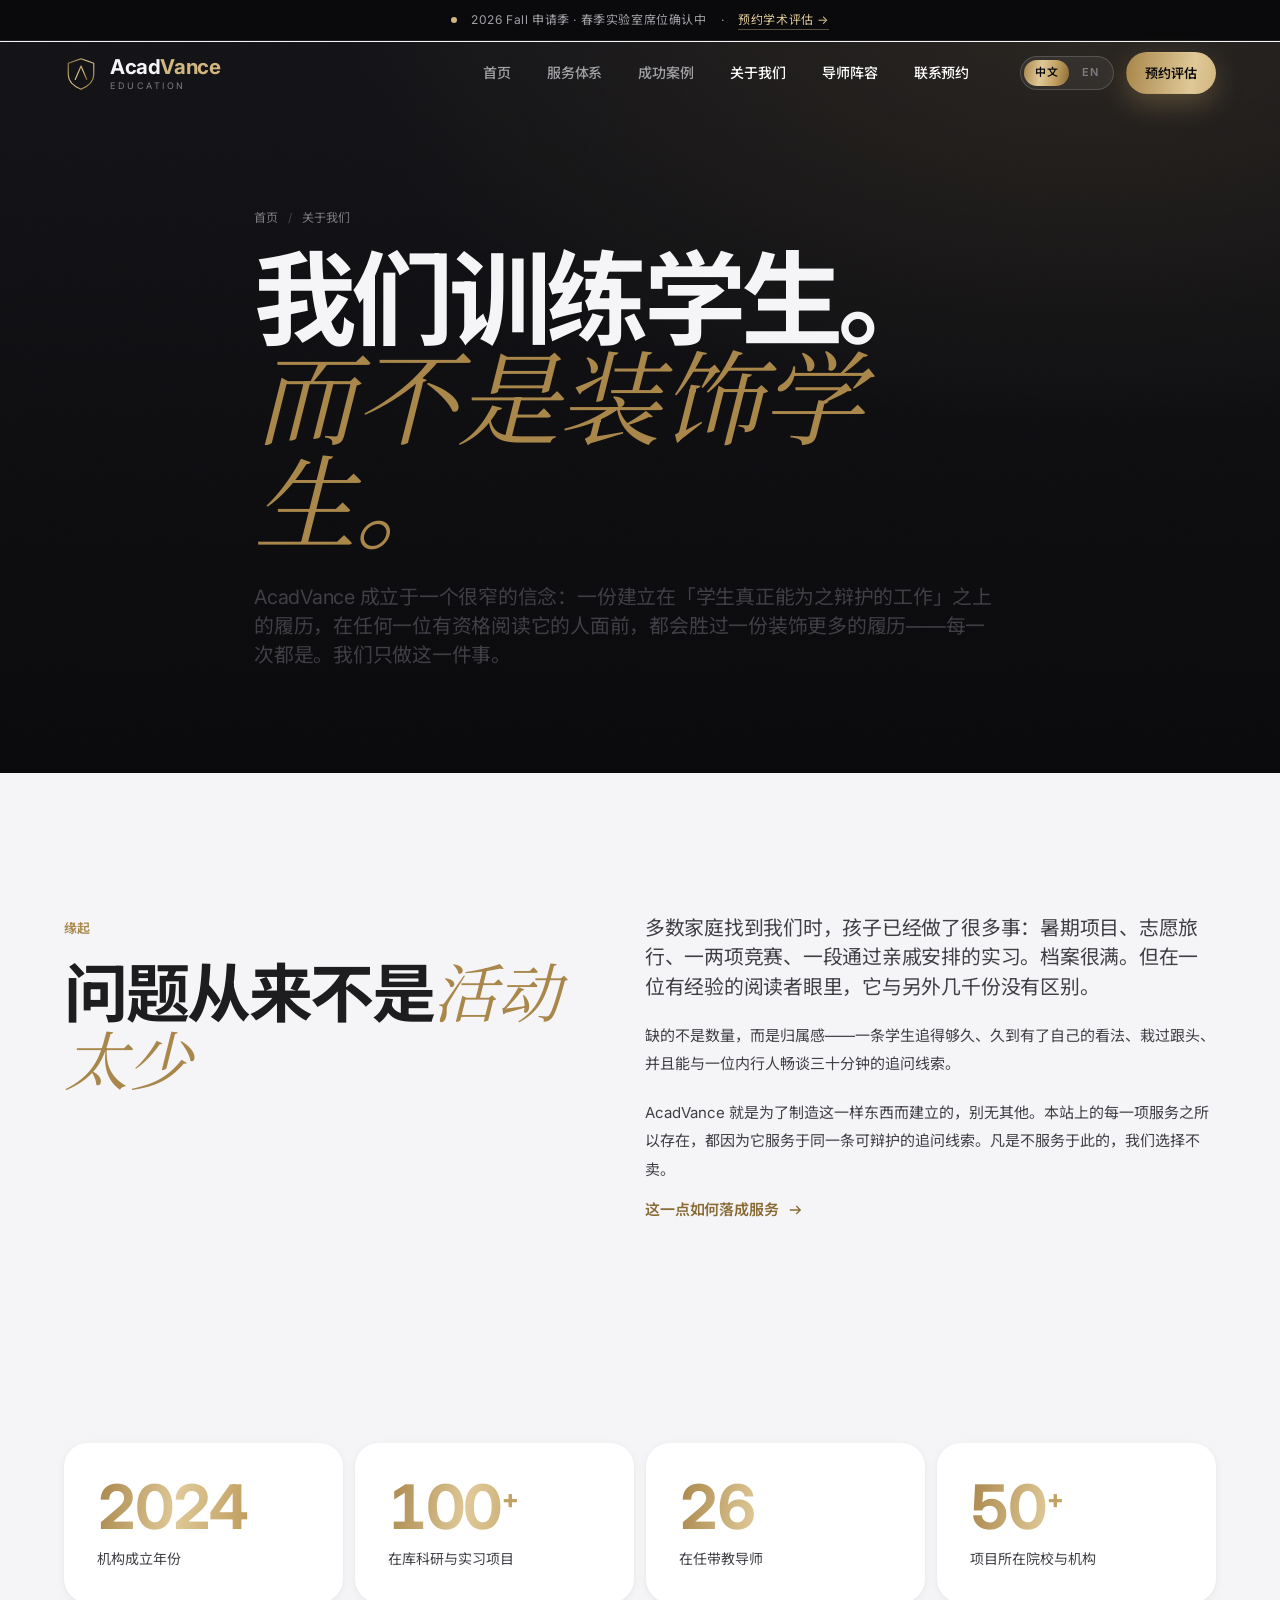
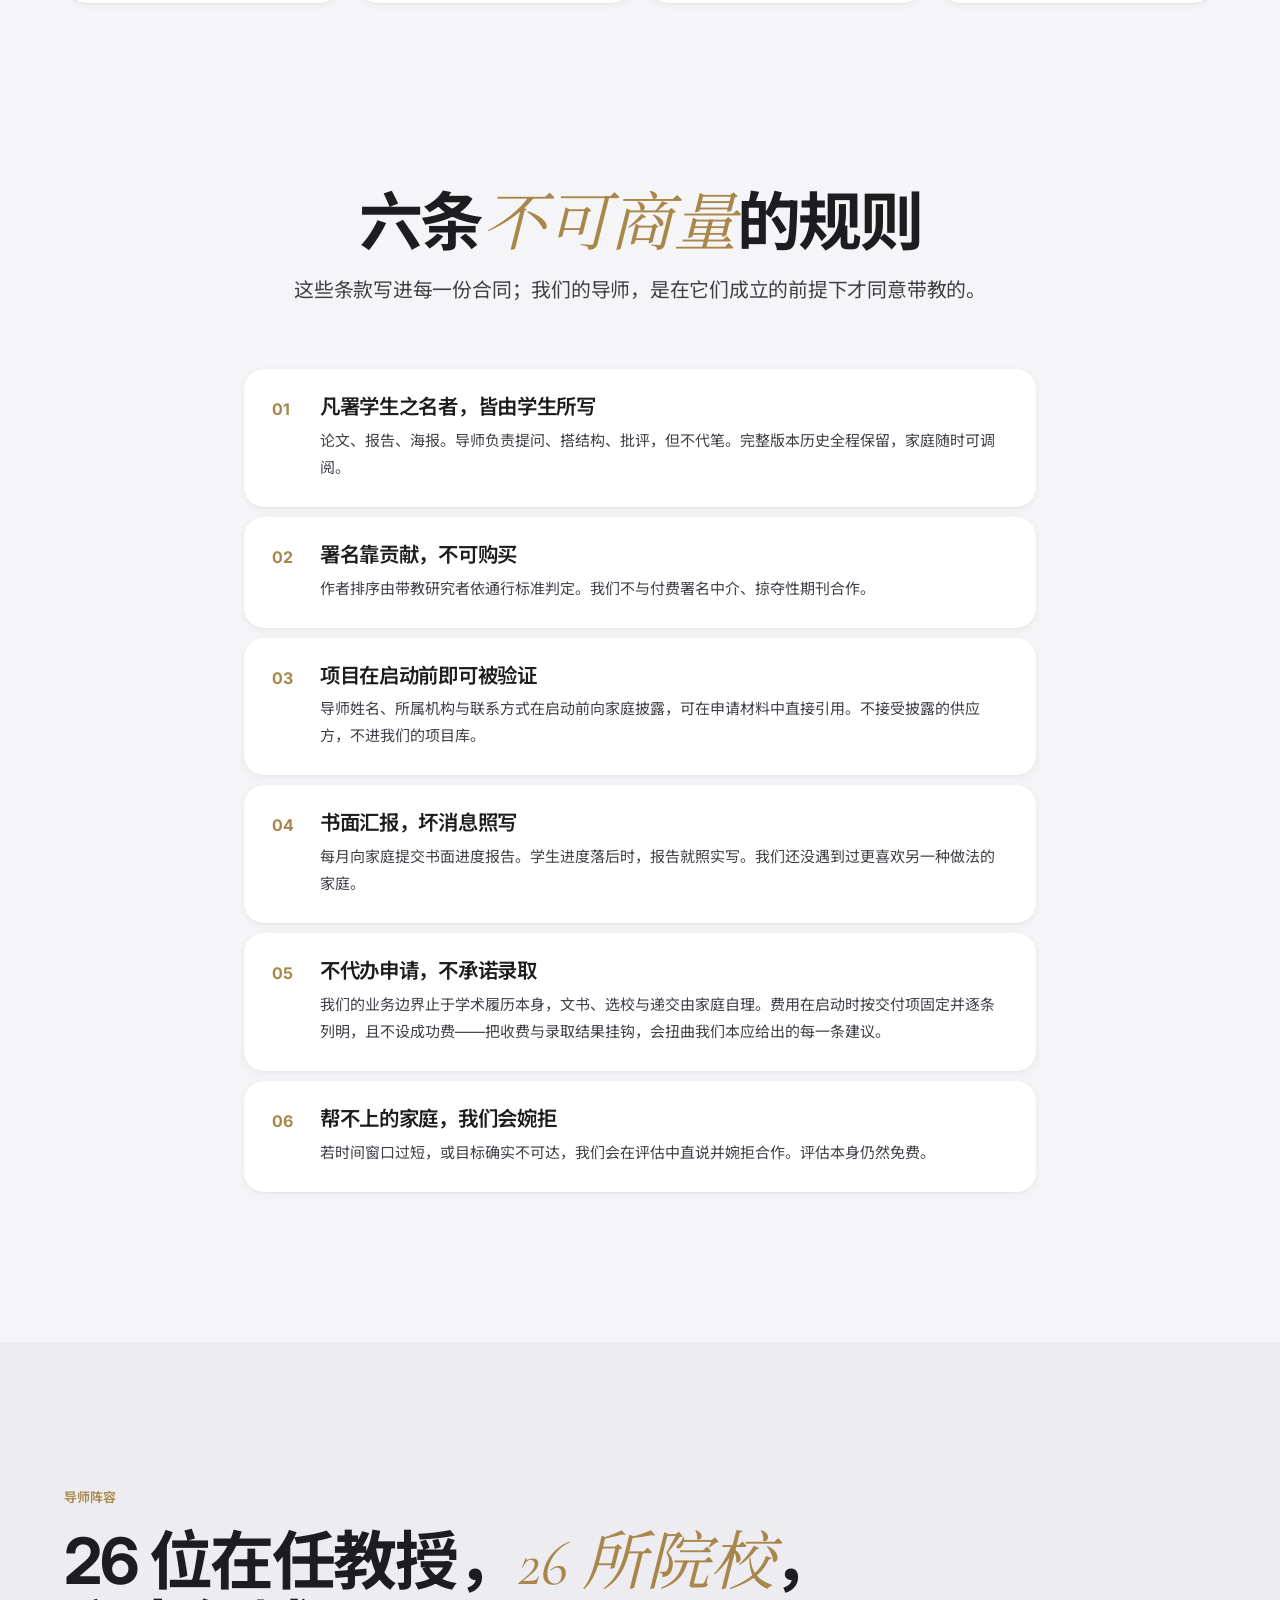
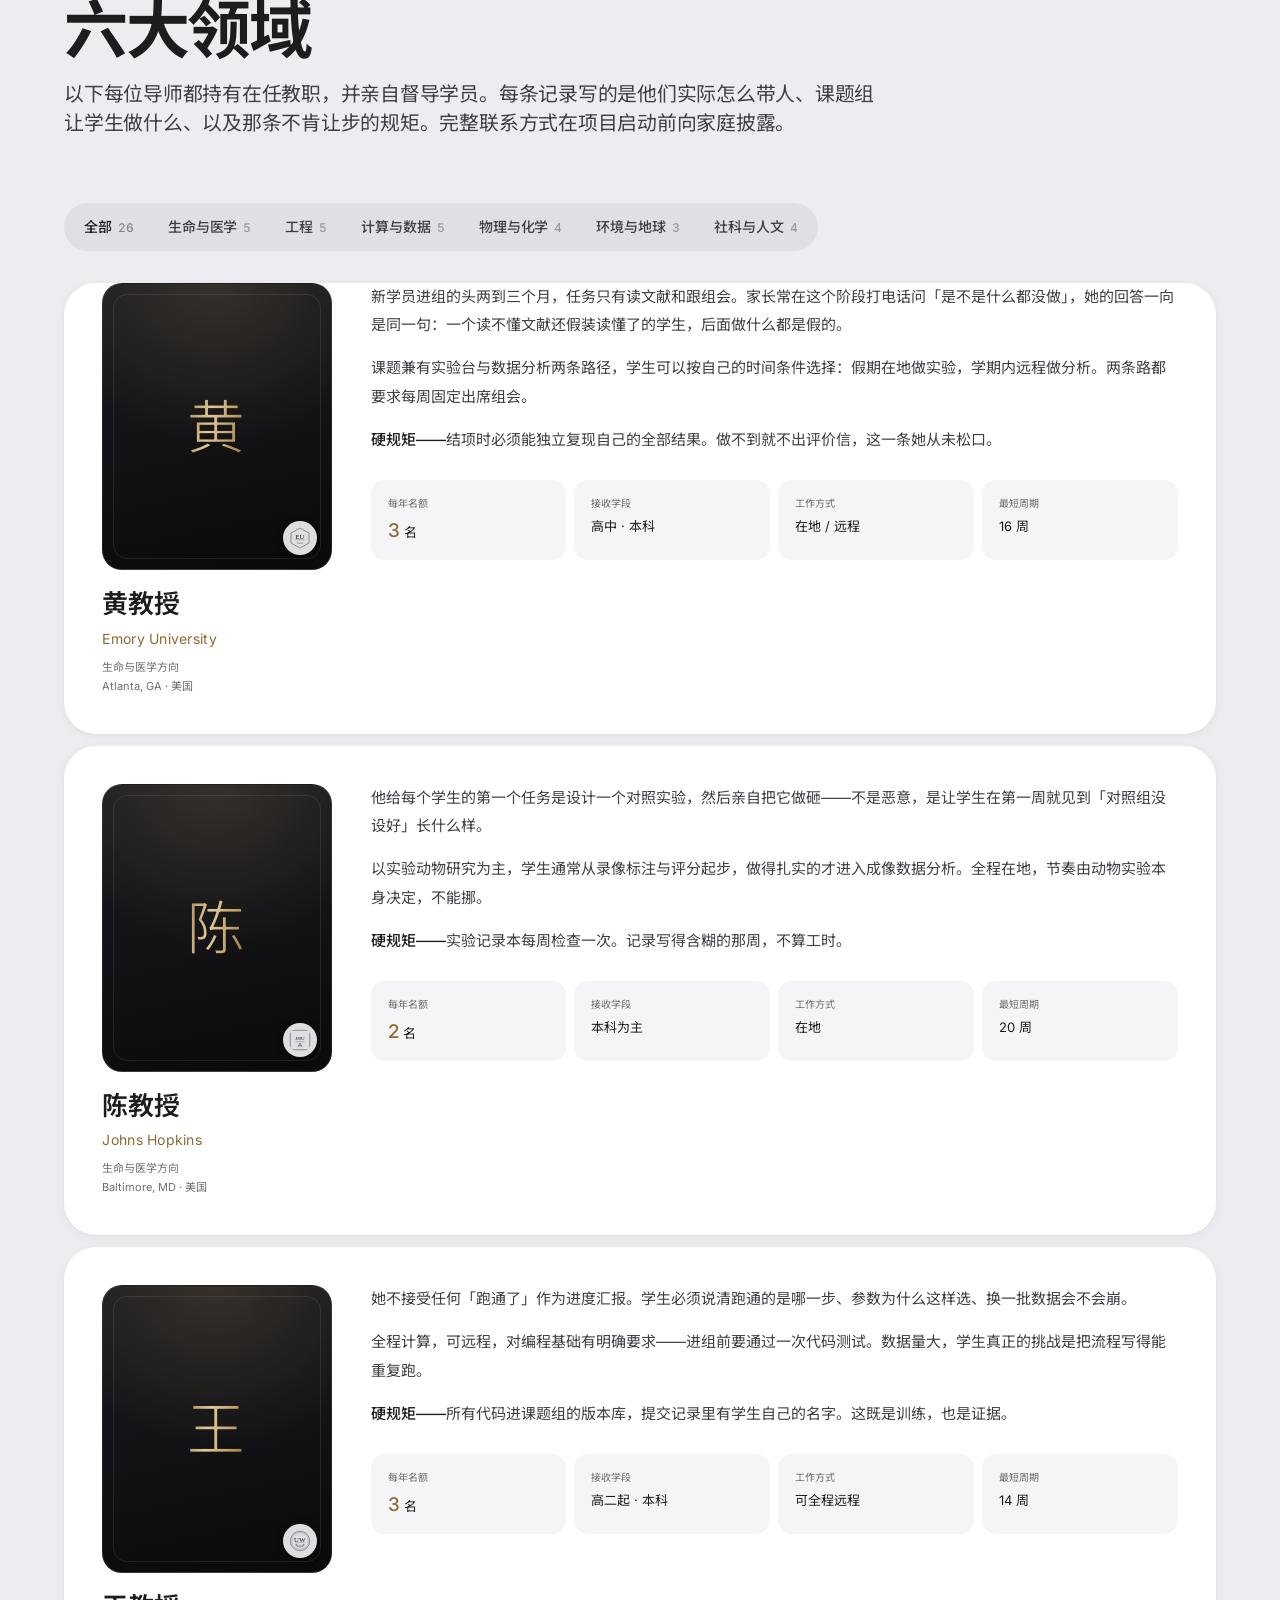
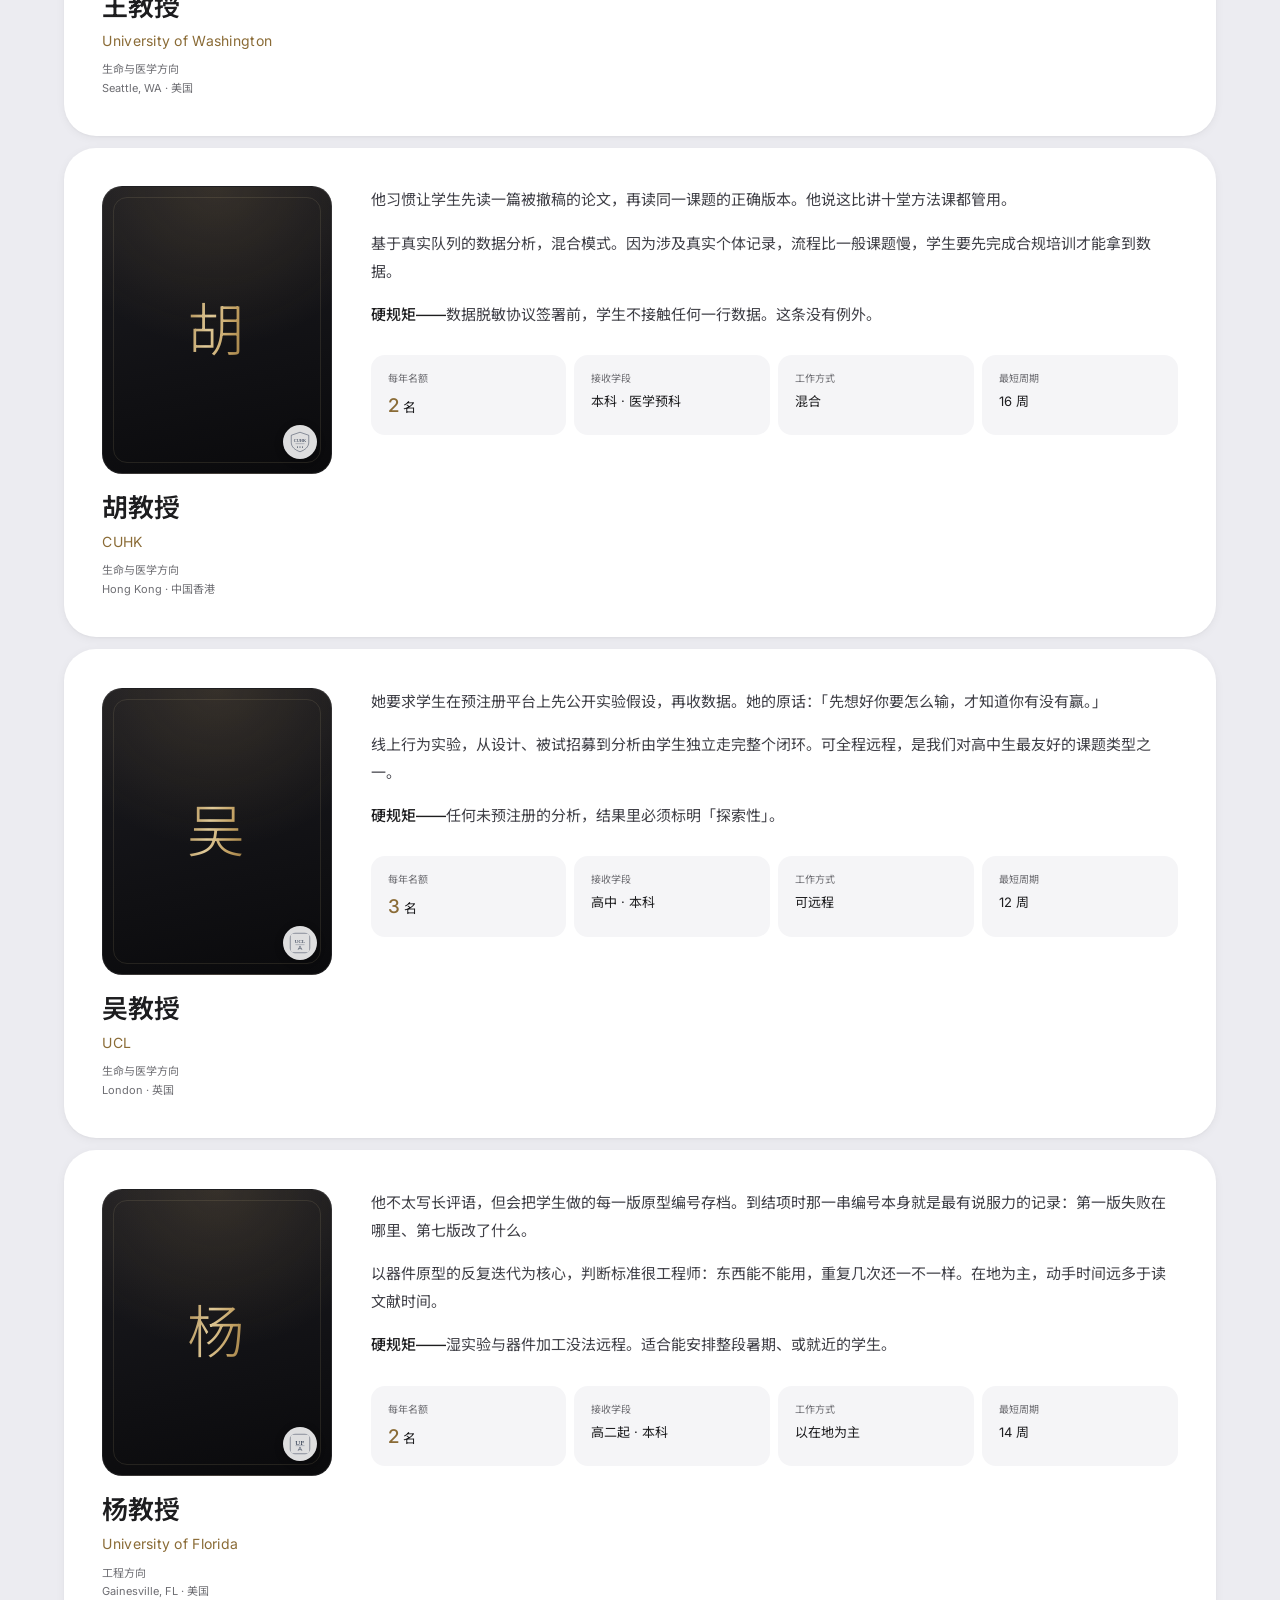
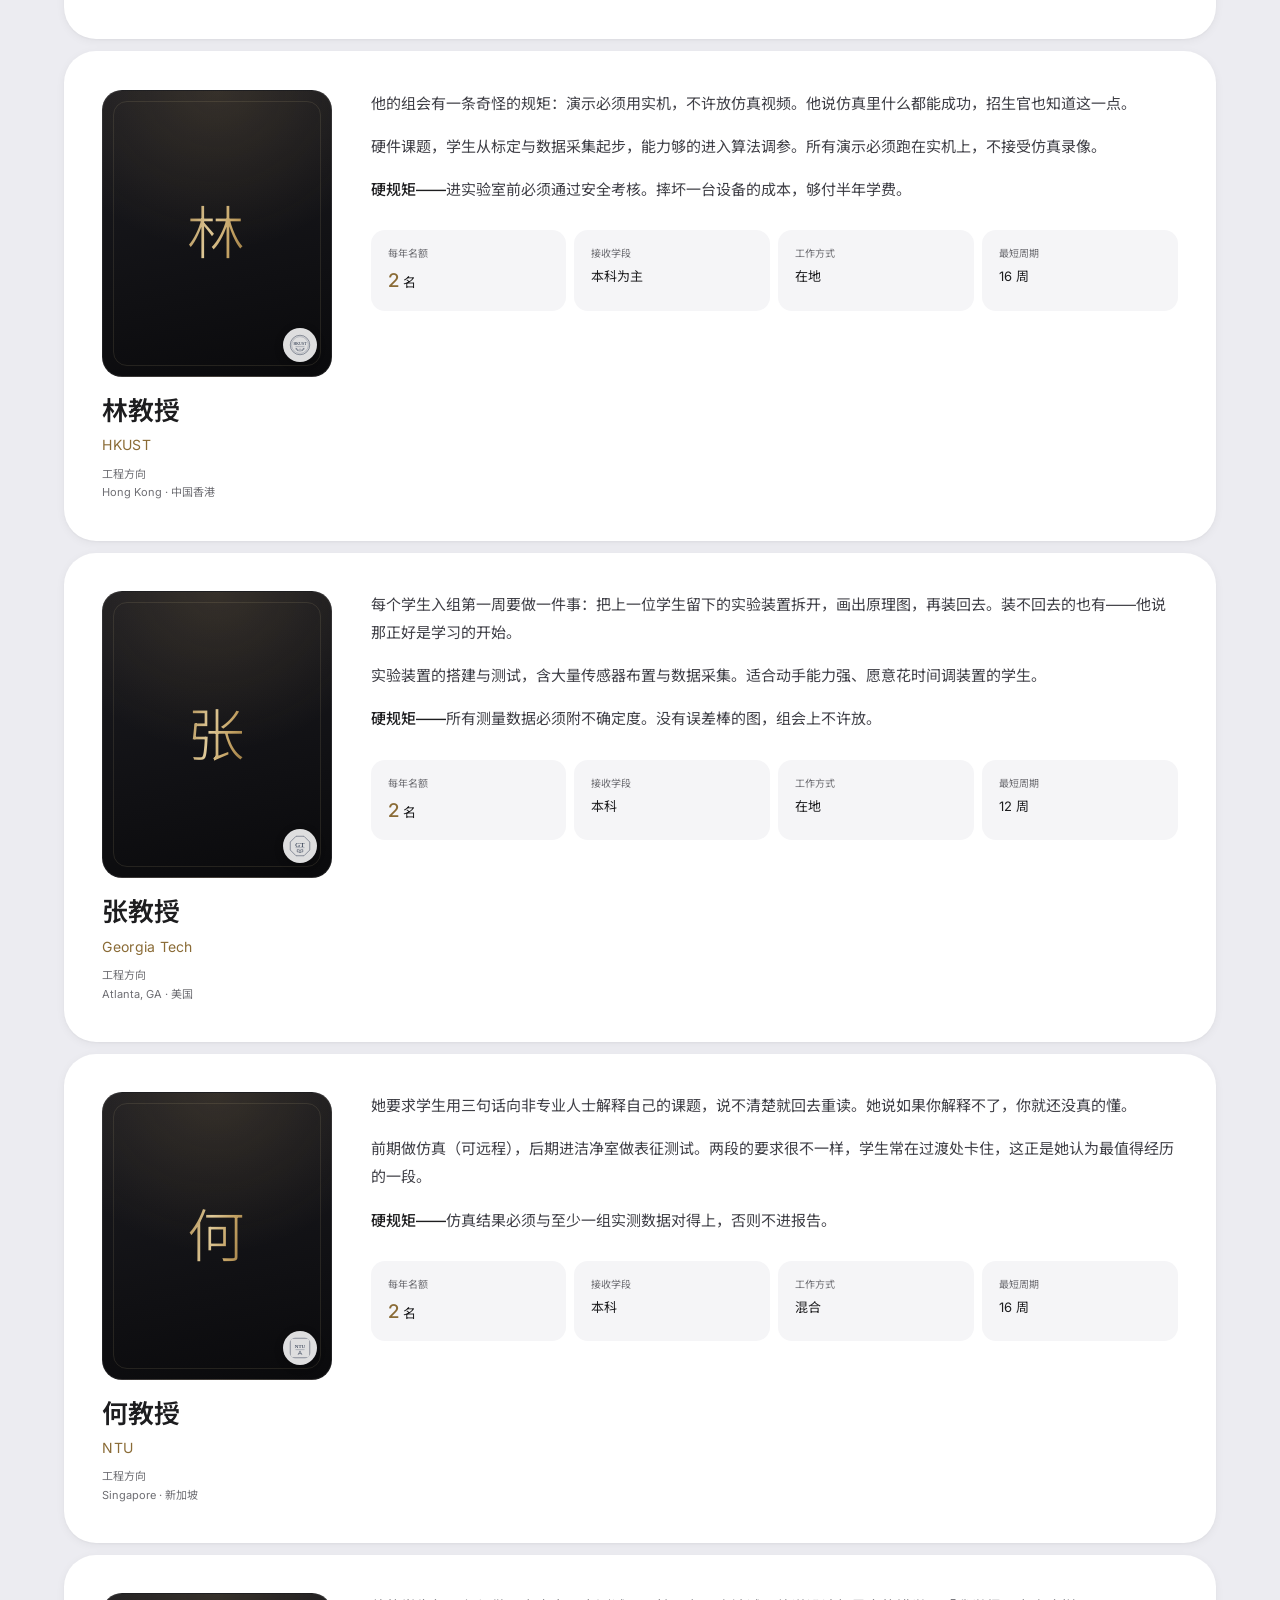
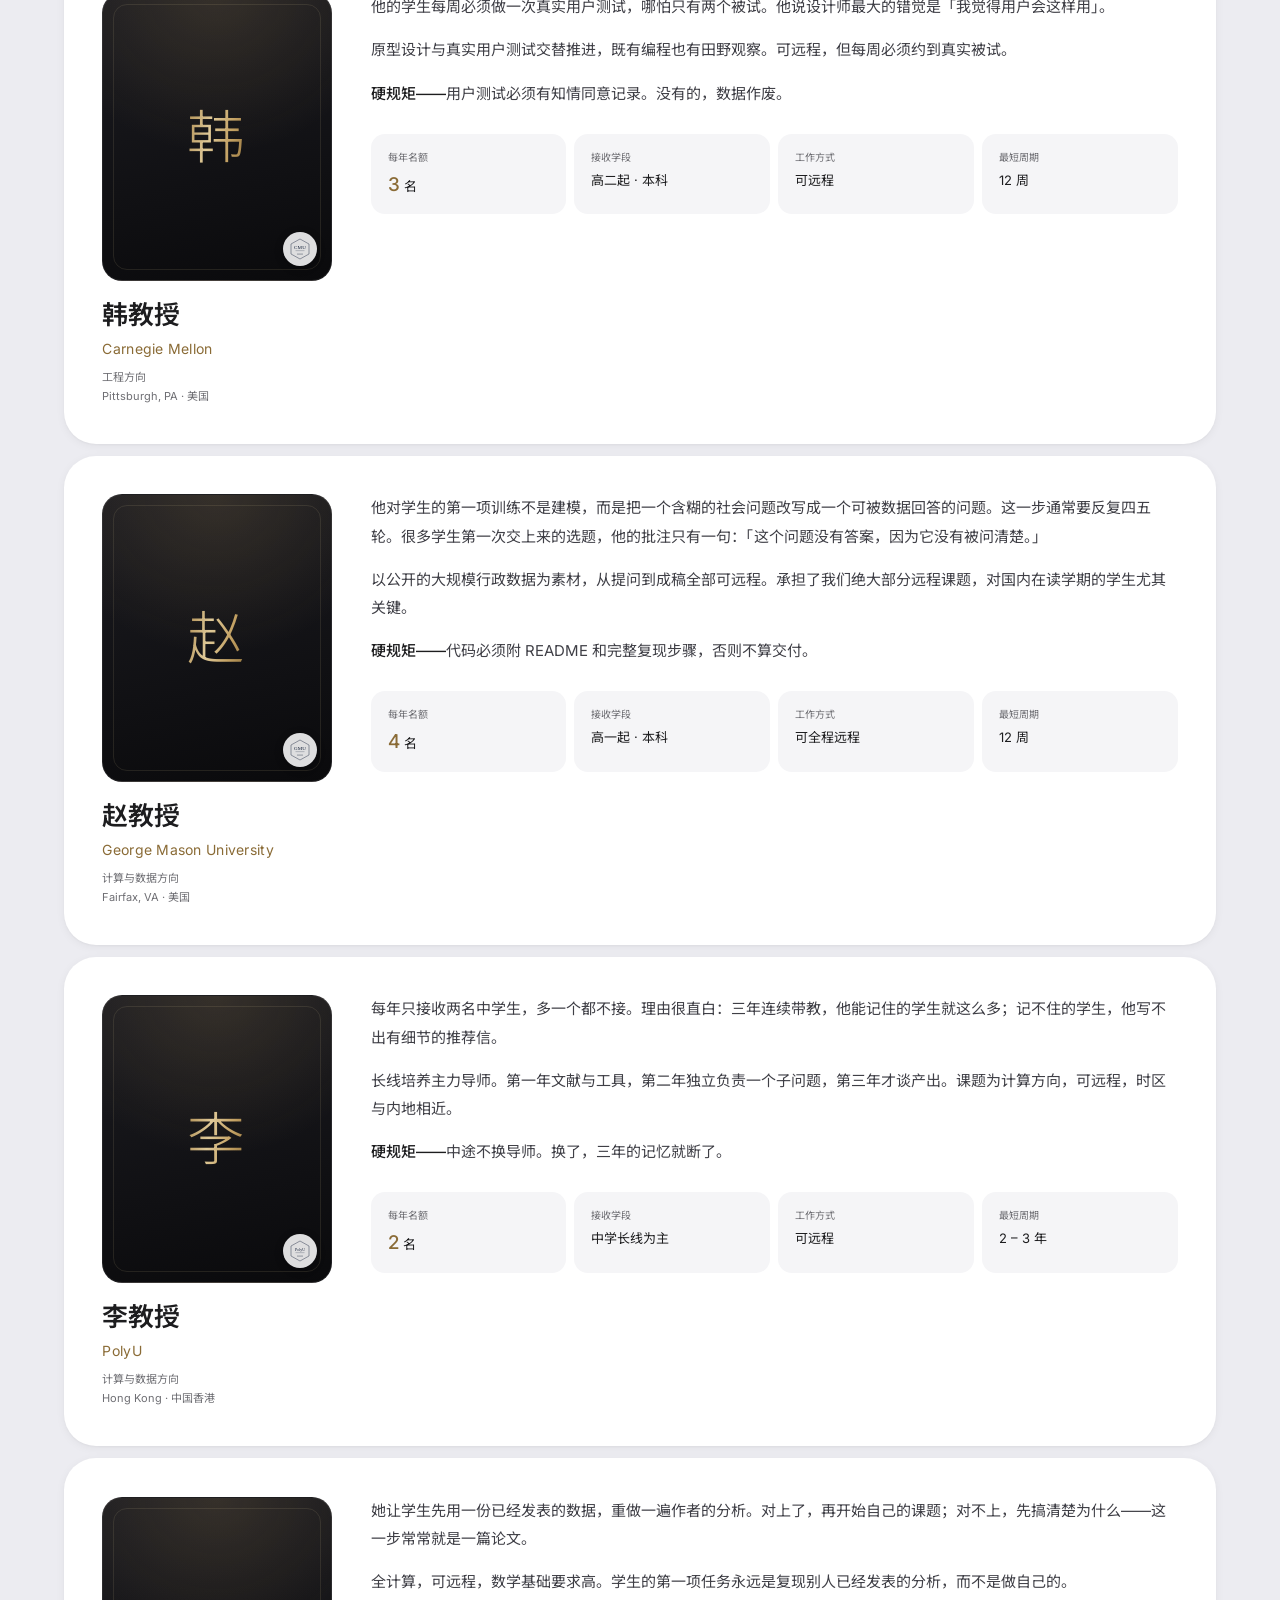
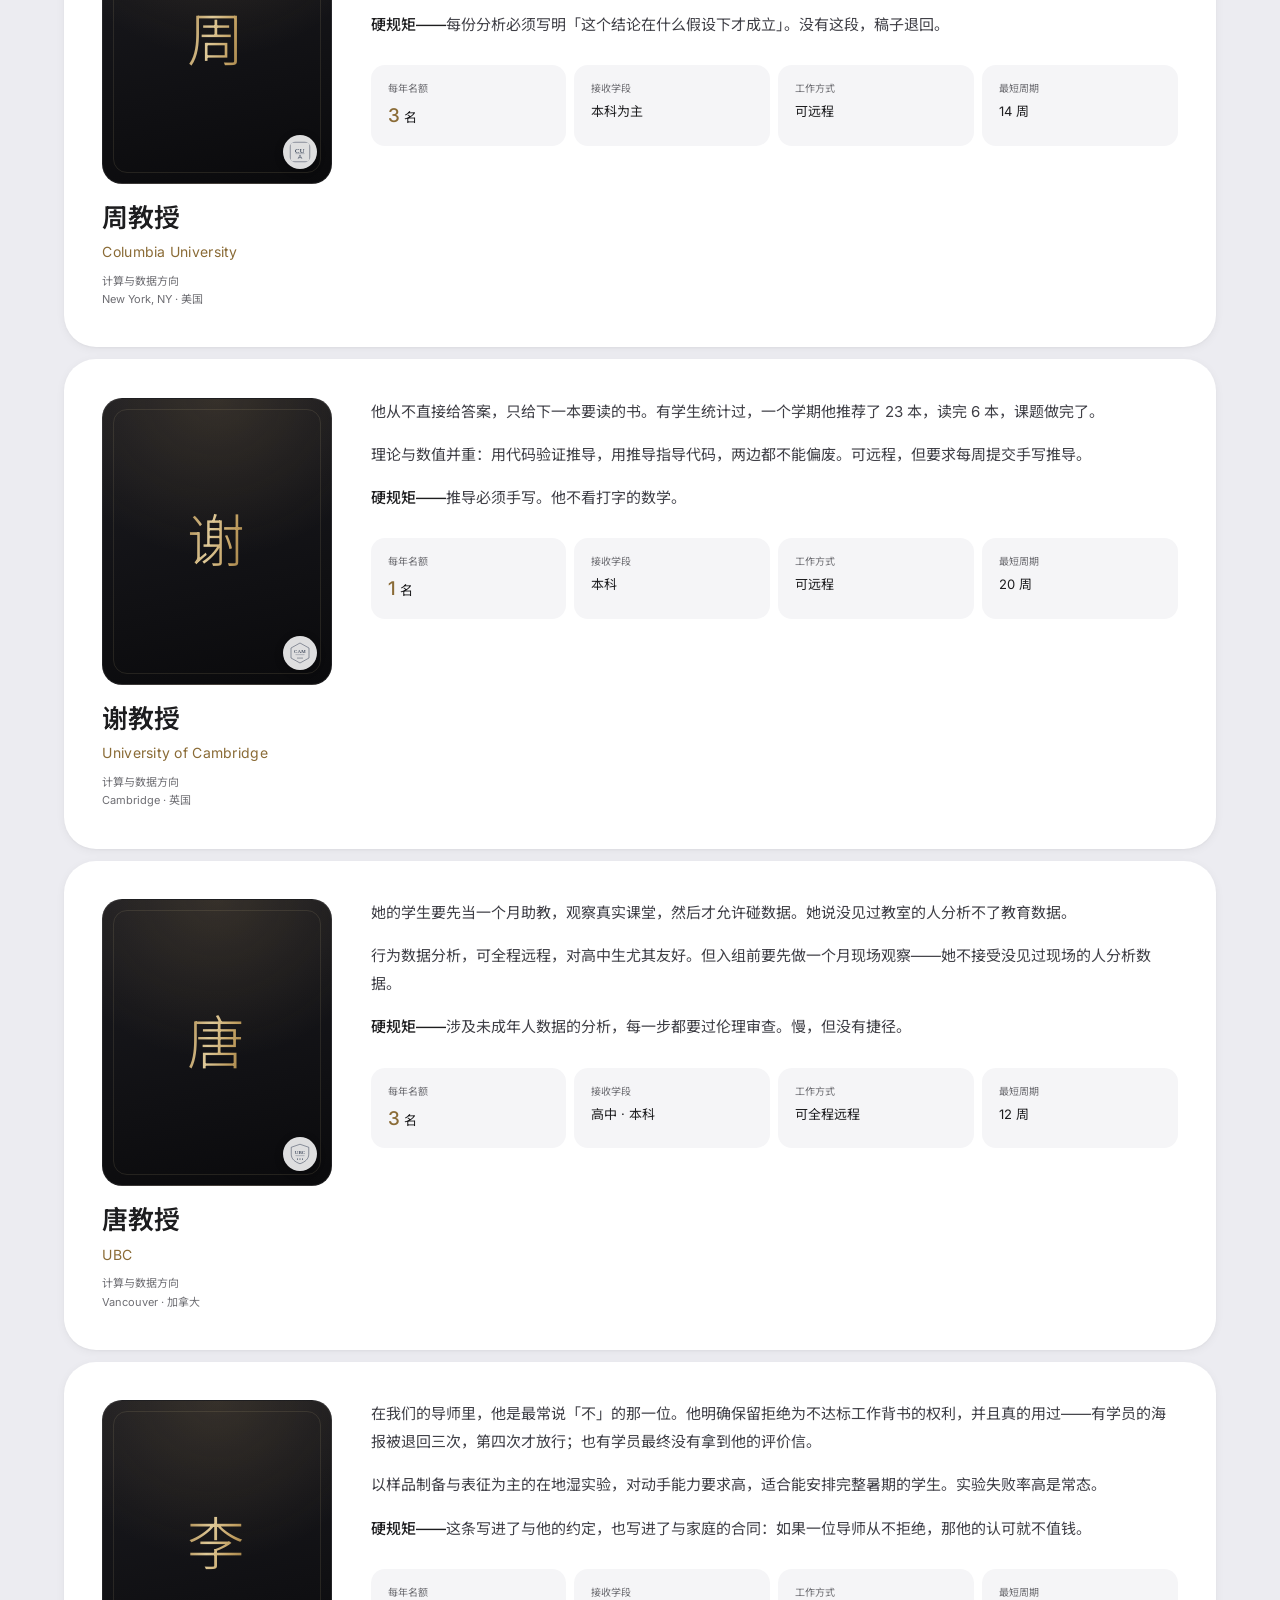
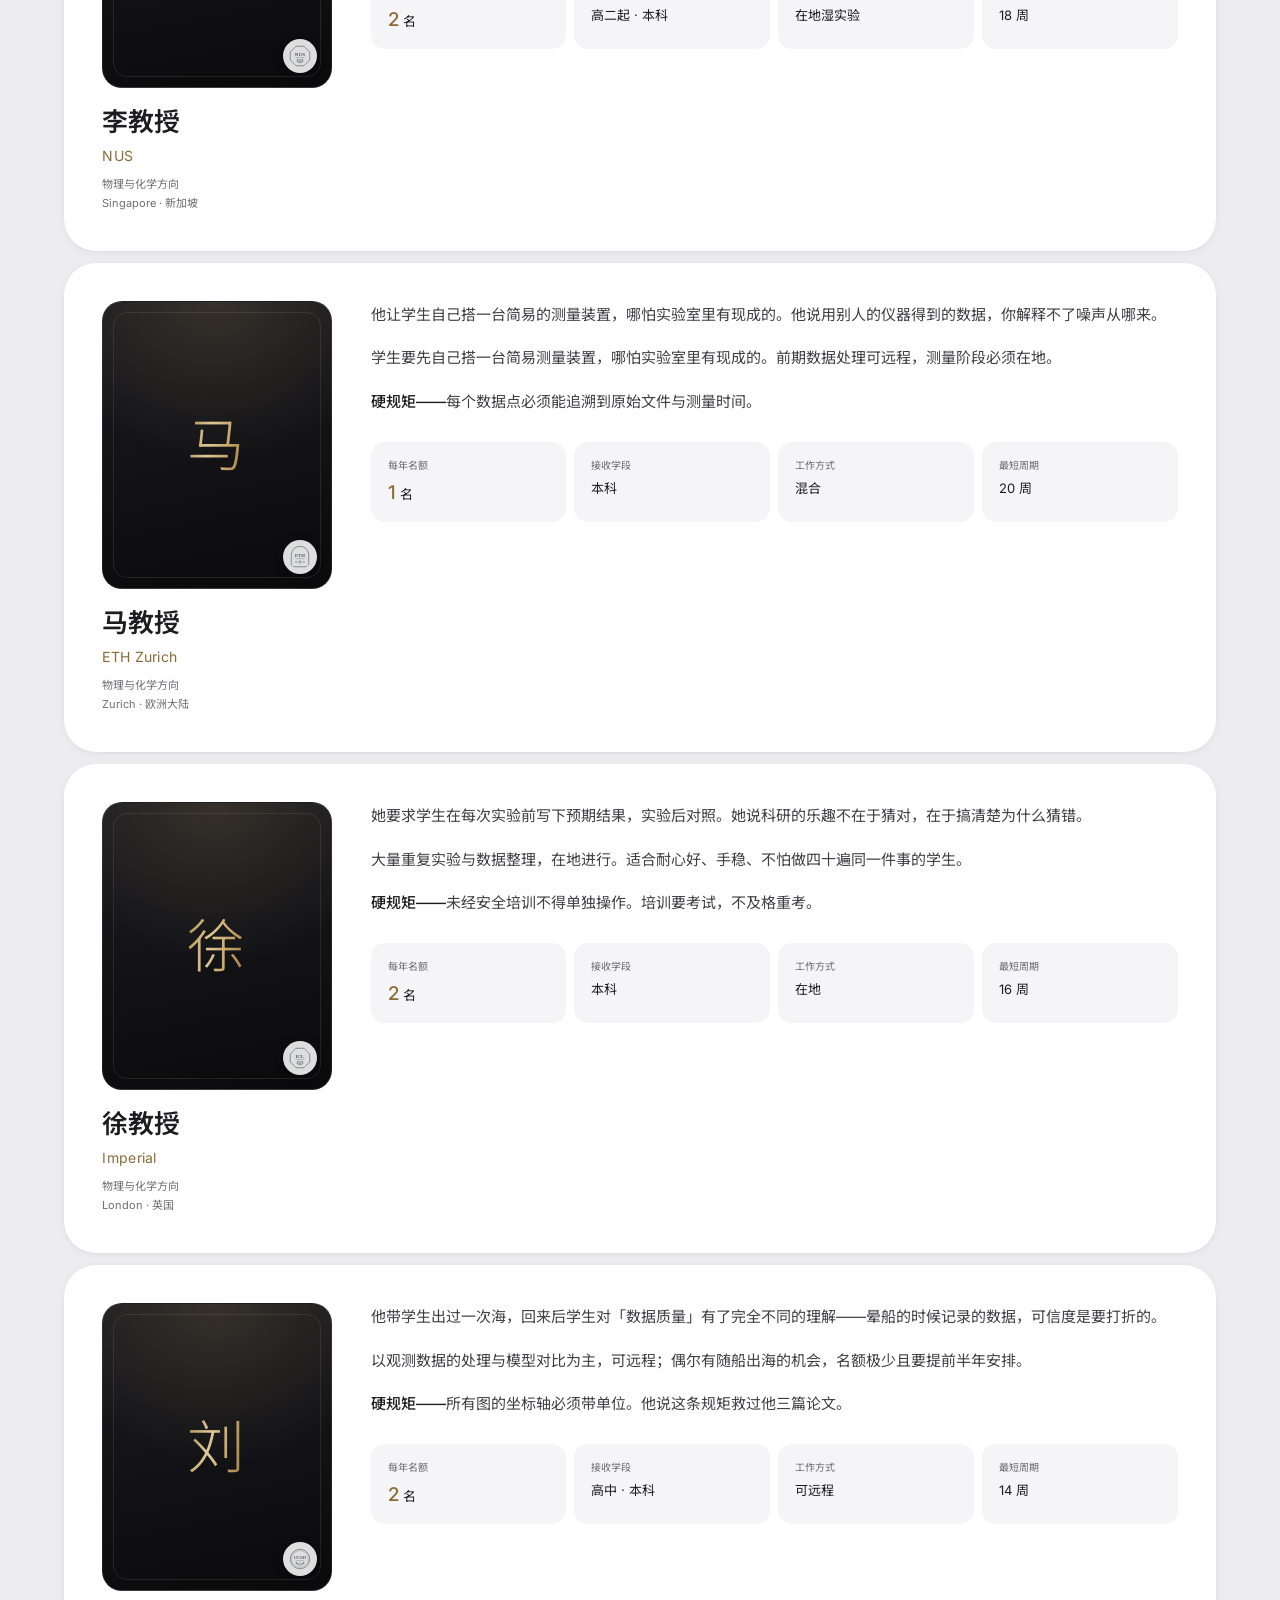
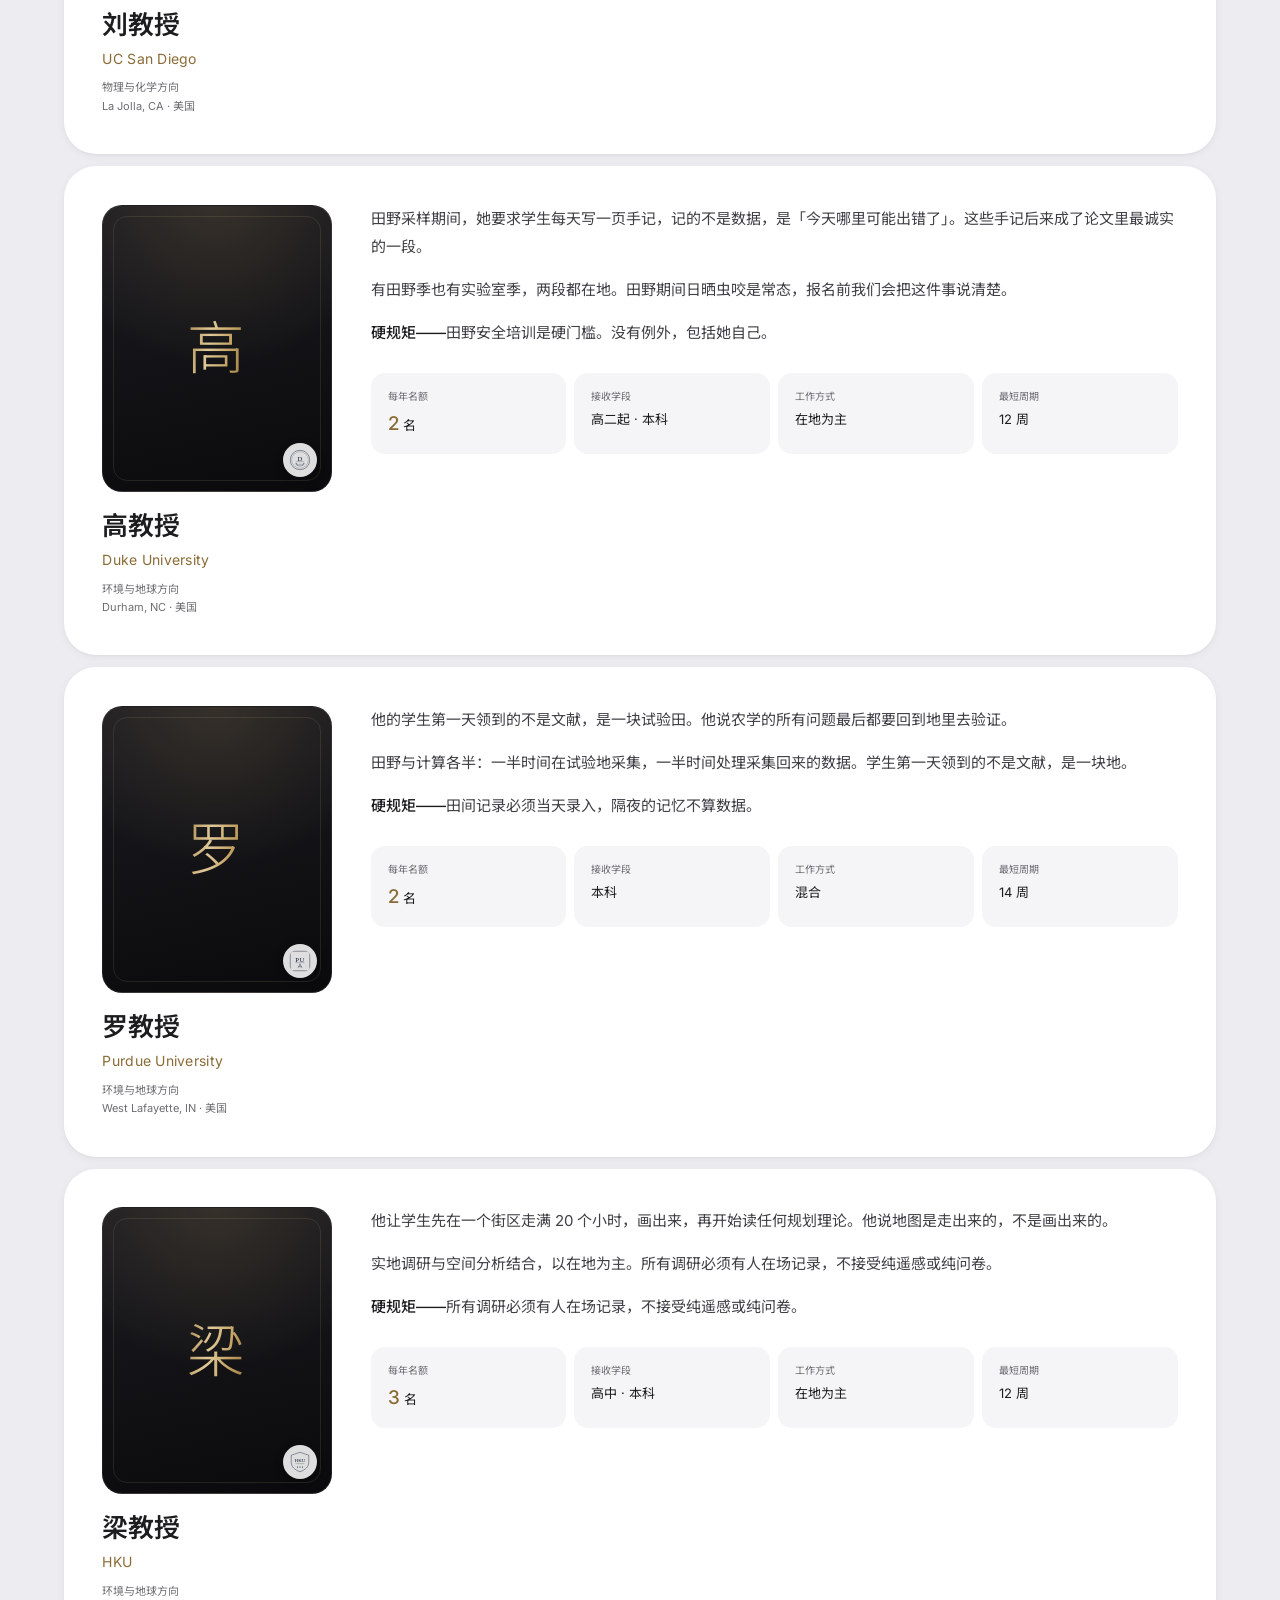
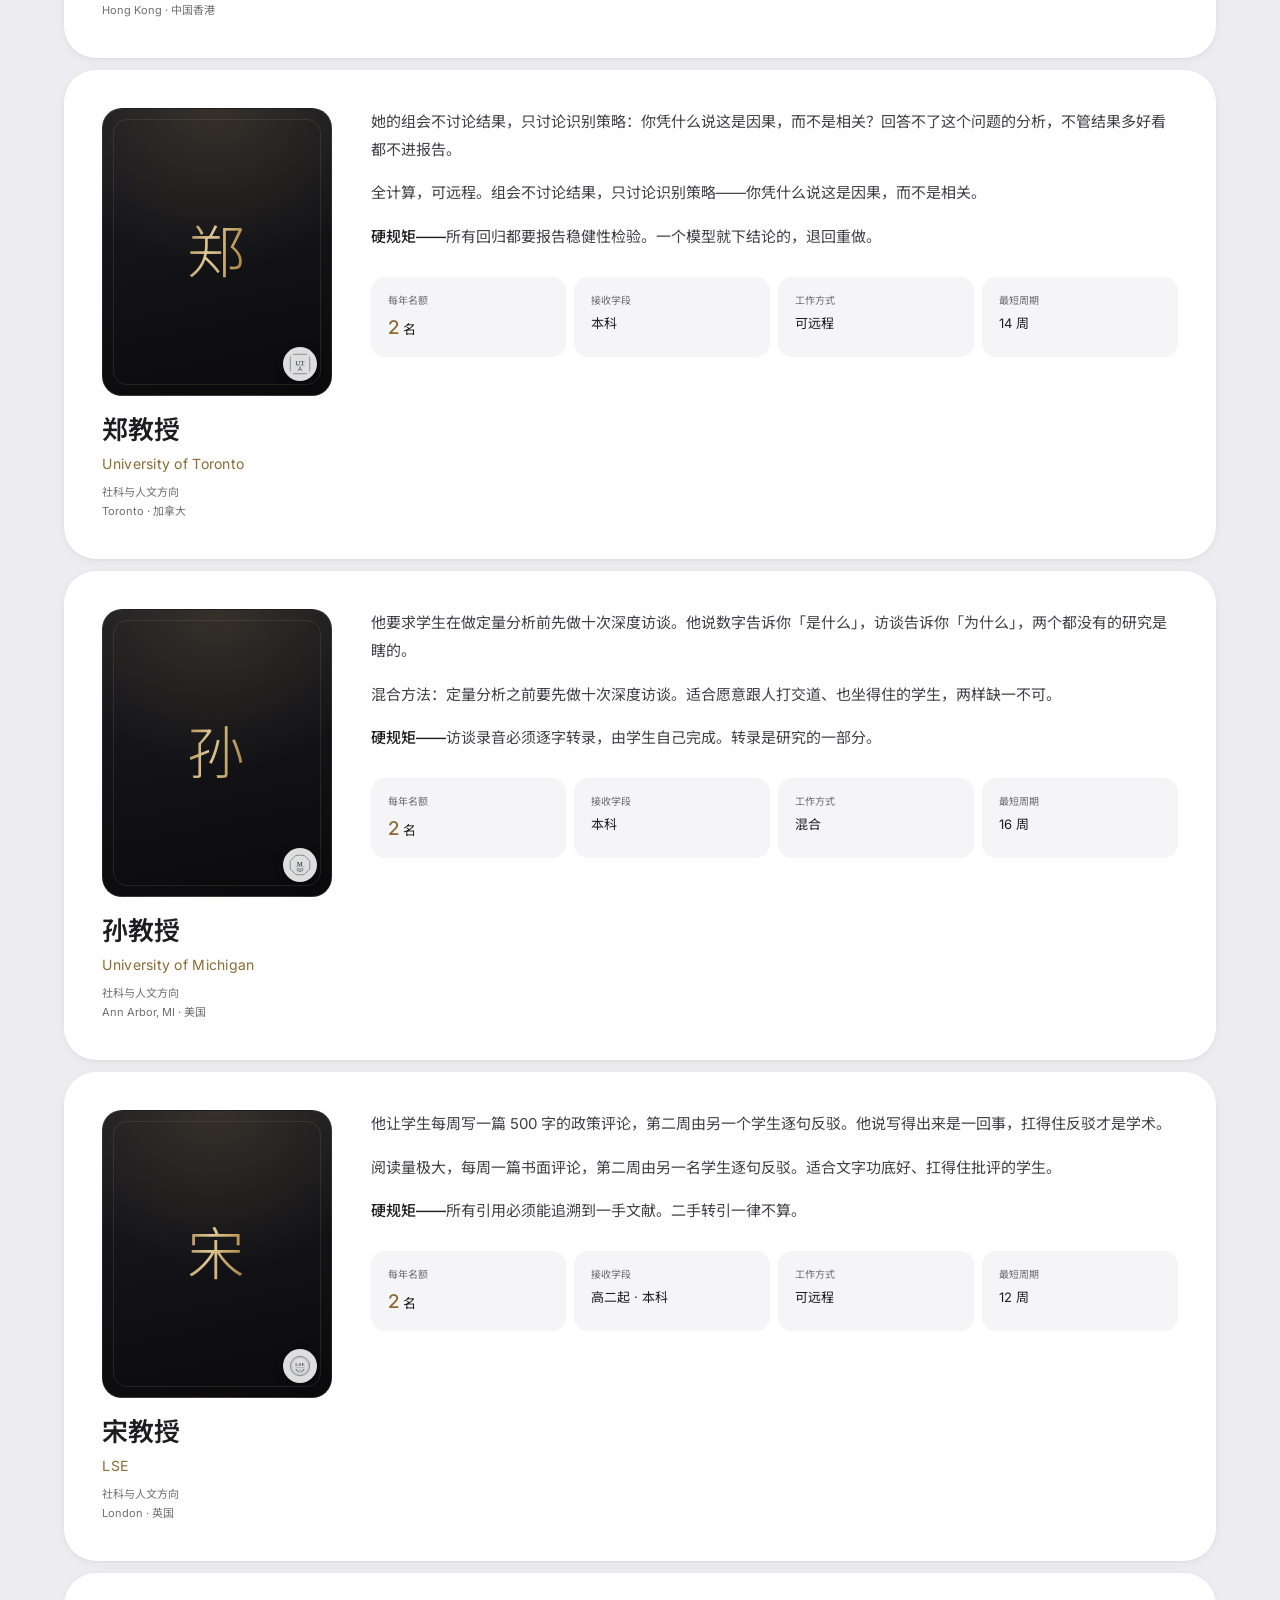
==== commit bcc0a7f9: "导师去标识化；预约邮箱改为 alanhuang116@gmail.com 隐私 - 26 位导师不再显示具体学科（免疫学 / 材料科学…），降级为六大宽泛领域组 - work 段改写为「方法与节奏」：" ====
--- a/about.html
+++ b/about.html
@@ -255,13 +255,13 @@
           </div>
           <h3 class="mentor-full__name" data-en="Prof. Huang">黄教授</h3>
           <p class="mentor-full__inst" data-en="Emory University">Emory University</p>
-          <p class="mentor-full__field" data-en="Public Health &amp; Immunology<br>Atlanta, GA · United States">公共卫生 · 免疫学<br>Atlanta, GA · 美国</p>
+          <p class="mentor-full__field" data-en="Life Sciences &amp; Medicine<br>Atlanta, GA · United States">生命与医学方向<br>Atlanta, GA · 美国</p>
         </div>
 
         <div>
           <div class="mentor-full__body">
             <p data-en="For the first two or three months a new student does nothing but read and attend group meetings. Parents often call to ask whether anything is happening; her answer never changes: a student who cannot read a paper and pretends otherwise will be faking everything that comes after.">新学员进组的头两到三个月，任务只有读文献和跟组会。家长常在这个阶段打电话问「是不是什么都没做」，她的回答一向是同一句：一个读不懂文献还假装读懂了的学生，后面做什么都是假的。</p>
-            <p data-en="Projects sit at the boundary of immunology and public health — antibody dynamics after vaccination, coverage gaps in community screening — combining bench work with substantial data analysis, so students can choose a path that fits their calendar.">课题多在免疫学与公共卫生的交界——疫苗接种后的抗体动态、社区筛查的覆盖缺口——既有湿实验也有大量数据工作，学生可以按自己的时间条件选路径。</p>
+            <p data-en="Projects run along two paths — bench work and data analysis — and students choose by their own calendar: experiments on site over the holidays, analysis remotely during term. Both require fixed weekly attendance at group meetings.">课题兼有实验台与数据分析两条路径，学生可以按自己的时间条件选择：假期在地做实验，学期内远程做分析。两条路都要求每周固定出席组会。</p>
             <p data-en="Every student must be able to reproduce all of their own results independently at the end. No reproduction, no evaluation letter. She has never once relaxed this."><strong data-en="Hard rule —">硬规矩——</strong>结项时必须能独立复现自己的全部结果。做不到就不出评价信，这一条她从未松口。</p>
           </div>
           <dl class="mentor-spec">
@@ -281,13 +281,13 @@
           </div>
           <h3 class="mentor-full__name" data-en="Prof. Chen">陈教授</h3>
           <p class="mentor-full__inst" data-en="Johns Hopkins University">Johns Hopkins</p>
-          <p class="mentor-full__field" data-en="Neuroscience &amp; Behaviour<br>Baltimore, MD · United States">神经科学 · 行为<br>Baltimore, MD · 美国</p>
-        </div>
-
-        <div>
-          <div class="mentor-full__body">
-            <p data-en="The first task he gives every student is to design a behavioural experiment; then he personally runs it badly — not out of malice, but so the student sees in week one what a poorly set control looks like.">他给每个学生的第一个任务是设计一个行为实验，然后亲自把它做砸——不是恶意，是让学生在第一周就见到「对照组没设好」长什么样。</p>
-            <p data-en="Mouse behavioural paradigms and circuit imaging. Students typically start with video annotation and behavioural scoring; the good ones progress to imaging analysis.">小鼠行为范式与神经环路成像。学生通常从视频标注与行为评分起步，做得好的会进入成像数据分析。</p>
+          <p class="mentor-full__field" data-en="Life Sciences &amp; Medicine<br>Baltimore, MD · United States">生命与医学方向<br>Baltimore, MD · 美国</p>
+        </div>
+
+        <div>
+          <div class="mentor-full__body">
+            <p data-en="The first task he gives every student is to design a controlled experiment; then he personally runs it badly — not out of malice, but so the student sees in week one what a poorly set control looks like.">他给每个学生的第一个任务是设计一个对照实验，然后亲自把它做砸——不是恶意，是让学生在第一周就见到「对照组没设好」长什么样。</p>
+            <p data-en="Animal-based research. Students start with video annotation and scoring, and only those who do it thoroughly progress to imaging analysis. Entirely on site, with a rhythm set by the experiments themselves and not movable.">以实验动物研究为主，学生通常从录像标注与评分起步，做得扎实的才进入成像数据分析。全程在地，节奏由动物实验本身决定，不能挪。</p>
             <p data-en="Laboratory notebooks are checked weekly. A week with vague entries does not count as hours worked."><strong data-en="Hard rule —">硬规矩——</strong>实验记录本每周检查一次。记录写得含糊的那周，不算工时。</p>
           </div>
           <dl class="mentor-spec">
@@ -307,13 +307,13 @@
           </div>
           <h3 class="mentor-full__name" data-en="Prof. Wang">王教授</h3>
           <p class="mentor-full__inst" data-en="University of Washington">University of Washington</p>
-          <p class="mentor-full__field" data-en="Computational Biology &amp; Genomics<br>Seattle, WA · United States">计算生物学 · 基因组<br>Seattle, WA · 美国</p>
+          <p class="mentor-full__field" data-en="Life Sciences &amp; Medicine<br>Seattle, WA · United States">生命与医学方向<br>Seattle, WA · 美国</p>
         </div>
 
         <div>
           <div class="mentor-full__body">
             <p data-en="She does not accept “it ran” as a progress report. The student must say which step ran, why those parameters, and whether it would break on a different batch.">她不接受任何「跑通了」作为进度汇报。学生必须说清跑通的是哪一步、参数为什么这样选、换一批数据会不会崩。</p>
-            <p data-en="Single-cell sequencing analysis and gene regulatory network inference. Entirely computational and remote-eligible, with an explicit programming prerequisite.">单细胞测序分析与基因调控网络推断。全程计算，可远程，对编程基础有明确要求。</p>
+            <p data-en="Entirely computational and remote-eligible, with an explicit programming prerequisite — there is a coding test before joining. The data is large, and the real challenge is writing a pipeline that runs again.">全程计算，可远程，对编程基础有明确要求——进组前要通过一次代码测试。数据量大，学生真正的挑战是把流程写得能重复跑。</p>
             <p data-en="All code goes into the group’s repository under the student’s own name. It is both training and evidence."><strong data-en="Hard rule —">硬规矩——</strong>所有代码进课题组的版本库，提交记录里有学生自己的名字。这既是训练，也是证据。</p>
           </div>
           <dl class="mentor-spec">
@@ -333,13 +333,13 @@
           </div>
           <h3 class="mentor-full__name" data-en="Prof. Hu">胡教授</h3>
           <p class="mentor-full__inst" data-en="The Chinese University of Hong Kong">CUHK</p>
-          <p class="mentor-full__field" data-en="Clinical Epidemiology<br>Hong Kong · Hong Kong SAR">临床流行病学<br>Hong Kong · 中国香港</p>
-        </div>
-
-        <div>
-          <div class="mentor-full__body">
-            <p data-en="He has students read a retracted paper first, then the correct version on the same topic. He says it does more than ten lectures on statistics.">他习惯让学生先读一篇被撤稿的论文，再读同一课题的正确版本。他说这比讲十节统计课都管用。</p>
-            <p data-en="Clinical data analysis on real cohorts: follow-up data cleaning, confounder control, survival analysis. Suited to students heading toward medicine.">基于真实队列的临床数据分析：随访数据清洗、混杂因素控制、生存分析。适合志在医学的学生。</p>
+          <p class="mentor-full__field" data-en="Life Sciences &amp; Medicine<br>Hong Kong · Hong Kong SAR">生命与医学方向<br>Hong Kong · 中国香港</p>
+        </div>
+
+        <div>
+          <div class="mentor-full__body">
+            <p data-en="He has students read a retracted paper first, then the correct version on the same topic. He says it does more than ten lectures on method.">他习惯让学生先读一篇被撤稿的论文，再读同一课题的正确版本。他说这比讲十堂方法课都管用。</p>
+            <p data-en="Data analysis on real cohorts, hybrid mode. Because it involves records of real individuals the process is slower than most projects; students complete compliance training before receiving any data.">基于真实队列的数据分析，混合模式。因为涉及真实个体记录，流程比一般课题慢，学生要先完成合规培训才能拿到数据。</p>
             <p data-en="No student touches a single row of data before signing the de-identification protocol. No exceptions."><strong data-en="Hard rule —">硬规矩——</strong>数据脱敏协议签署前，学生不接触任何一行数据。这条没有例外。</p>
           </div>
           <dl class="mentor-spec">
@@ -359,13 +359,13 @@
           </div>
           <h3 class="mentor-full__name" data-en="Prof. Wu">吴教授</h3>
           <p class="mentor-full__inst" data-en="University College London">UCL</p>
-          <p class="mentor-full__field" data-en="Cognitive Psychology<br>London · United Kingdom">认知心理学<br>London · 英国</p>
+          <p class="mentor-full__field" data-en="Life Sciences &amp; Medicine<br>London · United Kingdom">生命与医学方向<br>London · 英国</p>
         </div>
 
         <div>
           <div class="mentor-full__body">
             <p data-en="She requires students to pre-register hypotheses publicly before collecting data. Her phrase: “Decide how you would lose before you can know whether you won.”">她要求学生在预注册平台上先公开实验假设，再收数据。她的原话：「先想好你要怎么输，才知道你有没有赢。」</p>
-            <p data-en="Behavioural experiments on attention and memory, with online participant recruitment and experiment programming. Students complete the full loop from design to analysis.">注意力与记忆的行为实验，线上被试招募与实验程序编写。学生能独立完成从设计到分析的完整闭环。</p>
+            <p data-en="Online behavioural experiments, with the student running the full loop from design through recruitment to analysis. Fully remote, and one of the most accessible project types we offer to secondary students.">线上行为实验，从设计、被试招募到分析由学生独立走完整个闭环。可全程远程，是我们对高中生最友好的课题类型之一。</p>
             <p data-en="Any analysis not pre-registered must be labelled “exploratory” in the results."><strong data-en="Hard rule —">硬规矩——</strong>任何未预注册的分析，结果里必须标明「探索性」。</p>
           </div>
           <dl class="mentor-spec">
@@ -385,13 +385,13 @@
           </div>
           <h3 class="mentor-full__name" data-en="Prof. Yang">杨教授</h3>
           <p class="mentor-full__inst" data-en="University of Florida">University of Florida</p>
-          <p class="mentor-full__field" data-en="Biomedical &amp; Environmental Engineering<br>Gainesville, FL · United States">生物医学工程 · 环境工程<br>Gainesville, FL · 美国</p>
+          <p class="mentor-full__field" data-en="Engineering<br>Gainesville, FL · United States">工程方向<br>Gainesville, FL · 美国</p>
         </div>
 
         <div>
           <div class="mentor-full__body">
             <p data-en="He does not write long commentary, but he archives and numbers every prototype a student produces. By the end, that numbered sequence is the most persuasive record there is: where version one failed, what changed by version seven.">他不太写长评语，但会把学生做的每一版原型编号存档。到结项时那一串编号本身就是最有说服力的记录：第一版失败在哪里、第七版改了什么。</p>
-            <p data-en="Signal correction for wearable sensors, settling experiments for microplastics in irrigation water, prototype devices iterated again and again. An engineer’s standard: does it work, and does it still hold after you repeat it.">可穿戴传感器的信号校正、灌溉水中微塑料的沉降实验、器件原型的反复迭代。评判标准很工程师：东西能不能用，重复几次还一不一样。</p>
+            <p data-en="Built around repeated prototype iteration, judged by an engineer’s standard: does it work, and does it still hold when you repeat it. Primarily on site, with far more hours at the bench than in the literature.">以器件原型的反复迭代为核心，判断标准很工程师：东西能不能用，重复几次还一不一样。在地为主，动手时间远多于读文献时间。</p>
             <p data-en="Bench work and fabrication cannot be done remotely. Suited to students who can commit a full summer, or who are nearby."><strong data-en="Hard rule —">硬规矩——</strong>湿实验与器件加工没法远程。适合能安排整段暑期、或就近的学生。</p>
           </div>
           <dl class="mentor-spec">
@@ -411,14 +411,14 @@
           </div>
           <h3 class="mentor-full__name" data-en="Prof. Lin">林教授</h3>
           <p class="mentor-full__inst" data-en="The Hong Kong University of Science and Technology">HKUST</p>
-          <p class="mentor-full__field" data-en="Robotics &amp; Control<br>Hong Kong · Hong Kong SAR">机器人 · 控制<br>Hong Kong · 中国香港</p>
+          <p class="mentor-full__field" data-en="Engineering<br>Hong Kong · Hong Kong SAR">工程方向<br>Hong Kong · 中国香港</p>
         </div>
 
         <div>
           <div class="mentor-full__body">
             <p data-en="His group meetings have an odd rule: demos must run on real hardware, never a simulation video. Everything succeeds in simulation, he says, and admissions committees know it.">他的组会有一条奇怪的规矩：演示必须用实机，不许放仿真视频。他说仿真里什么都能成功，招生官也知道这一点。</p>
-            <p data-en="Locomotion control for quadrupeds and manipulators, sensor fusion. Students begin with calibration and data capture; capable ones move into controller tuning.">四足与机械臂的运动控制、传感器融合。学生从标定与数据采集起步，能力够的进入控制算法调参。</p>
-            <p data-en="Safety certification before entering the lab. Breaking one robot costs half a year’s tuition."><strong data-en="Hard rule —">硬规矩——</strong>进实验室前必须通过安全考核。摔坏一台机器人的成本，够付半年学费。</p>
+            <p data-en="Hardware work: students begin with calibration and data capture, and capable ones move into algorithm tuning. Every demonstration must run on real hardware; simulation videos are not accepted.">硬件课题，学生从标定与数据采集起步，能力够的进入算法调参。所有演示必须跑在实机上，不接受仿真录像。</p>
+            <p data-en="Safety certification before entering the lab. Breaking one piece of equipment costs half a year’s tuition."><strong data-en="Hard rule —">硬规矩——</strong>进实验室前必须通过安全考核。摔坏一台设备的成本，够付半年学费。</p>
           </div>
           <dl class="mentor-spec">
             <div><dt data-en="Places per year">每年名额</dt><dd data-en="<b>2</b>"><b>2</b> 名</dd></div>
@@ -437,13 +437,13 @@
           </div>
           <h3 class="mentor-full__name" data-en="Prof. Zhang">张教授</h3>
           <p class="mentor-full__inst" data-en="Georgia Institute of Technology">Georgia Tech</p>
-          <p class="mentor-full__field" data-en="Mechanical Engineering &amp; Energy Systems<br>Atlanta, GA · United States">机械工程 · 能源系统<br>Atlanta, GA · 美国</p>
+          <p class="mentor-full__field" data-en="Engineering<br>Atlanta, GA · United States">工程方向<br>Atlanta, GA · 美国</p>
         </div>
 
         <div>
           <div class="mentor-full__body">
             <p data-en="Every student’s first week: dismantle the apparatus left by the previous student, draw the schematic, reassemble it. Some cannot reassemble it — which, he says, is precisely where learning begins.">每个学生入组第一周要做一件事：把上一位学生留下的实验装置拆开，画出原理图，再装回去。装不回去的也有——他说那正好是学习的开始。</p>
-            <p data-en="Experimental testing of thermal management and energy-storage systems, heavy on sensor placement and data acquisition. For students who like to build.">热管理与储能系统的实验测试，含大量传感器布置与数据采集。适合动手能力强的学生。</p>
+            <p data-en="Building and testing experimental apparatus, with a great deal of sensor placement and data acquisition. For students who like to build and are willing to spend time on the rig.">实验装置的搭建与测试，含大量传感器布置与数据采集。适合动手能力强、愿意花时间调装置的学生。</p>
             <p data-en="Every measurement must carry an uncertainty. A figure without error bars is not shown in group meeting."><strong data-en="Hard rule —">硬规矩——</strong>所有测量数据必须附不确定度。没有误差棒的图，组会上不许放。</p>
           </div>
           <dl class="mentor-spec">
@@ -463,13 +463,13 @@
           </div>
           <h3 class="mentor-full__name" data-en="Prof. He">何教授</h3>
           <p class="mentor-full__inst" data-en="Nanyang Technological University">NTU</p>
-          <p class="mentor-full__field" data-en="Electrical Engineering &amp; Photonics<br>Singapore · Singapore">电子工程 · 光子学<br>Singapore · 新加坡</p>
+          <p class="mentor-full__field" data-en="Engineering<br>Singapore · Singapore">工程方向<br>Singapore · 新加坡</p>
         </div>
 
         <div>
           <div class="mentor-full__body">
             <p data-en="She makes students explain their project in three sentences to a non-specialist; if they cannot, they go back and reread. If you cannot explain it, she says, you do not yet understand it.">她要求学生用三句话向非专业人士解释自己的课题，说不清楚就回去重读。她说如果你解释不了，你就还没真的懂。</p>
-            <p data-en="Simulation and characterisation of integrated photonic devices. Early-stage simulation can be remote; later testing is in the cleanroom.">集成光子器件的仿真与表征。学生前期做仿真（可远程），后期进洁净室做测试。</p>
+            <p data-en="Simulation in the early stage (remote-eligible), then characterisation in the cleanroom. The two halves demand very different things, and students usually stall at the transition — which is exactly the part she considers most worth going through.">前期做仿真（可远程），后期进洁净室做表征测试。两段的要求很不一样，学生常在过渡处卡住，这正是她认为最值得经历的一段。</p>
             <p data-en="Simulation results must agree with at least one set of measured data before they enter a report."><strong data-en="Hard rule —">硬规矩——</strong>仿真结果必须与至少一组实测数据对得上，否则不进报告。</p>
           </div>
           <dl class="mentor-spec">
@@ -489,13 +489,13 @@
           </div>
           <h3 class="mentor-full__name" data-en="Prof. Han">韩教授</h3>
           <p class="mentor-full__inst" data-en="Carnegie Mellon University">Carnegie Mellon</p>
-          <p class="mentor-full__field" data-en="Human–Computer Interaction<br>Pittsburgh, PA · United States">人机交互<br>Pittsburgh, PA · 美国</p>
+          <p class="mentor-full__field" data-en="Engineering<br>Pittsburgh, PA · United States">工程方向<br>Pittsburgh, PA · 美国</p>
         </div>
 
         <div>
           <div class="mentor-full__body">
             <p data-en="His students run a real user test every week, even with only two participants. A designer’s greatest illusion, he says, is “I think users will use it this way.”">他的学生每周必须做一次真实用户测试，哪怕只有两个被试。他说设计师最大的错觉是「我觉得用户会这样用」。</p>
-            <p data-en="Assistive technology and accessibility: interaction prototypes for visually impaired or mobility-limited users. Both programming and field observation.">辅助技术与可访问性研究：为视障或行动不便用户设计交互原型。既有编程也有田野观察。</p>
+            <p data-en="Prototype design alternating with real user testing — part programming, part field observation. Remote-eligible, but a real participant must be scheduled every week.">原型设计与真实用户测试交替推进，既有编程也有田野观察。可远程，但每周必须约到真实被试。</p>
             <p data-en="User tests require documented informed consent. Without it, the data is discarded."><strong data-en="Hard rule —">硬规矩——</strong>用户测试必须有知情同意记录。没有的，数据作废。</p>
           </div>
           <dl class="mentor-spec">
@@ -515,13 +515,13 @@
           </div>
           <h3 class="mentor-full__name" data-en="Prof. Zhao">赵教授</h3>
           <p class="mentor-full__inst" data-en="George Mason University">George Mason University</p>
-          <p class="mentor-full__field" data-en="Data Science &amp; Public Policy<br>Fairfax, VA · United States">数据科学 · 公共政策<br>Fairfax, VA · 美国</p>
+          <p class="mentor-full__field" data-en="Computing &amp; Data<br>Fairfax, VA · United States">计算与数据方向<br>Fairfax, VA · 美国</p>
         </div>
 
         <div>
           <div class="mentor-full__body">
             <p data-en="The first thing he trains a student to do is not modelling but rewriting a vague social question into one that data can answer. This usually takes four or five rounds. On a first attempt his annotation is often one line: “This question has no answer, because it has not been asked clearly.”">他对学生的第一项训练不是建模，而是把一个含糊的社会问题改写成一个可被数据回答的问题。这一步通常要反复四五轮。很多学生第一次交上来的选题，他的批注只有一句：「这个问题没有答案，因为它没有被问清楚。」</p>
-            <p data-en="Policy data analysis: regression discontinuity on school-funding reform, segregation indices from commuting data, urban heat and emergency admissions. He carries most of our remote-eligible projects.">政策数据分析：教育经费改革的断点回归、通勤数据里的居住隔离指标、城市热岛与急诊量的关联。承担了我们绝大部分可远程课题。</p>
+            <p data-en="Built on large-scale public administrative data, fully remote from question to write-up. He carries most of our remote-eligible projects, which matters enormously for students still in school in China.">以公开的大规模行政数据为素材，从提问到成稿全部可远程。承担了我们绝大部分远程课题，对国内在读学期的学生尤其关键。</p>
             <p data-en="Code must ship with a README and complete reproduction steps, or it is not accepted as delivered."><strong data-en="Hard rule —">硬规矩——</strong>代码必须附 README 和完整复现步骤，否则不算交付。</p>
           </div>
           <dl class="mentor-spec">
@@ -541,13 +541,13 @@
           </div>
           <h3 class="mentor-full__name" data-en="Prof. Li">李教授</h3>
           <p class="mentor-full__inst" data-en="The Hong Kong Polytechnic University">PolyU</p>
-          <p class="mentor-full__field" data-en="Computing &amp; Artificial Intelligence<br>Hong Kong · Hong Kong SAR">电子计算 · 人工智能<br>Hong Kong · 中国香港</p>
+          <p class="mentor-full__field" data-en="Computing &amp; Data<br>Hong Kong · Hong Kong SAR">计算与数据方向<br>Hong Kong · 中国香港</p>
         </div>
 
         <div>
           <div class="mentor-full__body">
             <p data-en="He takes exactly two secondary students a year, never three. His reason is blunt: over three years, two is the number he can genuinely remember, and he cannot write a detailed letter about a student he does not remember.">每年只接收两名中学生，多一个都不接。理由很直白：三年连续带教，他能记住的学生就这么多；记不住的学生，他写不出有细节的推荐信。</p>
-            <p data-en="The backbone of our institute track: year one is literature and tooling, year two an owned sub-question, output not discussed until year three. Computational, remote-eligible, in a time zone close to the mainland.">长线培养主力导师。第一年文献与工具，第二年独立负责子问题，第三年才谈产出。课题为计算方向，可远程，时区与内地相近。</p>
+            <p data-en="The backbone of our institute track: year one literature and tooling, year two an owned sub-question, output not discussed until year three. Computational, remote-eligible, in a time zone close to the mainland.">长线培养主力导师。第一年文献与工具，第二年独立负责一个子问题，第三年才谈产出。课题为计算方向，可远程，时区与内地相近。</p>
             <p data-en="No change of mentor mid-track. A change breaks three years of memory."><strong data-en="Hard rule —">硬规矩——</strong>中途不换导师。换了，三年的记忆就断了。</p>
           </div>
           <dl class="mentor-spec">
@@ -567,13 +567,13 @@
           </div>
           <h3 class="mentor-full__name" data-en="Prof. Zhou">周教授</h3>
           <p class="mentor-full__inst" data-en="Columbia University">Columbia University</p>
-          <p class="mentor-full__field" data-en="Statistics &amp; Causal Inference<br>New York, NY · United States">统计学 · 因果推断<br>New York, NY · 美国</p>
+          <p class="mentor-full__field" data-en="Computing &amp; Data<br>New York, NY · United States">计算与数据方向<br>New York, NY · 美国</p>
         </div>
 
         <div>
           <div class="mentor-full__body">
             <p data-en="She has students re-run a published author’s analysis on the published data first. If it matches, they begin their own project; if not, they find out why — and that alone is often a paper.">她让学生先用一份已经发表的数据，重做一遍作者的分析。对上了，再开始自己的课题；对不上，先搞清楚为什么——这一步常常就是一篇论文。</p>
-            <p data-en="Quasi-experimental methods applied to education and health data. Fully computational, remote-eligible, mathematically demanding.">准实验方法在教育与医疗数据上的应用。全计算，可远程，数学基础要求高。</p>
+            <p data-en="Fully computational, remote-eligible, mathematically demanding. A student’s first task is always to reproduce someone else’s published analysis, never their own.">全计算，可远程，数学基础要求高。学生的第一项任务永远是复现别人已经发表的分析，而不是做自己的。</p>
             <p data-en="Every analysis must state the assumptions under which the conclusion holds. Without that paragraph, the draft is returned."><strong data-en="Hard rule —">硬规矩——</strong>每份分析必须写明「这个结论在什么假设下才成立」。没有这段，稿子退回。</p>
           </div>
           <dl class="mentor-spec">
@@ -593,13 +593,13 @@
           </div>
           <h3 class="mentor-full__name" data-en="Prof. Xie">谢教授</h3>
           <p class="mentor-full__inst" data-en="University of Cambridge">University of Cambridge</p>
-          <p class="mentor-full__field" data-en="Applied Mathematics<br>Cambridge · United Kingdom">应用数学<br>Cambridge · 英国</p>
+          <p class="mentor-full__field" data-en="Computing &amp; Data<br>Cambridge · United Kingdom">计算与数据方向<br>Cambridge · 英国</p>
         </div>
 
         <div>
           <div class="mentor-full__body">
             <p data-en="He never gives answers, only the next book to read. One student counted: 23 recommendations in a term, 6 actually read, project completed.">他从不直接给答案，只给下一本要读的书。有学生统计过，一个学期他推荐了 23 本，读完 6 本，课题做完了。</p>
-            <p data-en="Numerical methods for PDEs and fluid modelling. Students verify theory with code and let theory guide the code — neither side may be neglected.">偏微分方程的数值方法与流体建模。学生用代码验证理论，理论指导代码——两边都不能偏废。</p>
+            <p data-en="Theory and computation in equal measure: code verifies the derivation, the derivation guides the code, and neither side may be neglected. Remote-eligible, with handwritten derivations submitted weekly.">理论与数值并重：用代码验证推导，用推导指导代码，两边都不能偏废。可远程，但要求每周提交手写推导。</p>
             <p data-en="Derivations must be handwritten. He does not read typed mathematics."><strong data-en="Hard rule —">硬规矩——</strong>推导必须手写。他不看打字的数学。</p>
           </div>
           <dl class="mentor-spec">
@@ -619,13 +619,13 @@
           </div>
           <h3 class="mentor-full__name" data-en="Prof. Tang">唐教授</h3>
           <p class="mentor-full__inst" data-en="University of British Columbia">UBC</p>
-          <p class="mentor-full__field" data-en="Learning Sciences &amp; Education Data<br>Vancouver · Canada">学习科学 · 教育数据<br>Vancouver · 加拿大</p>
+          <p class="mentor-full__field" data-en="Computing &amp; Data<br>Vancouver · Canada">计算与数据方向<br>Vancouver · 加拿大</p>
         </div>
 
         <div>
           <div class="mentor-full__body">
             <p data-en="Her students spend a month as teaching assistants observing real classrooms before touching data. Someone who has never seen a classroom, she says, cannot analyse education data.">她的学生要先当一个月助教，观察真实课堂，然后才允许碰数据。她说没见过教室的人分析不了教育数据。</p>
-            <p data-en="Behavioural data from online learning platforms, linking learning paths to outcomes. Remote-eligible and especially accessible to secondary students.">在线学习平台的行为数据分析，学习路径与成绩的关联。可远程，对高中生尤其友好。</p>
+            <p data-en="Behavioural data analysis, fully remote and especially accessible to secondary students. But a month of on-site observation comes first: she does not accept analysis from someone who has never seen the setting.">行为数据分析，可全程远程，对高中生尤其友好。但入组前要先做一个月现场观察——她不接受没见过现场的人分析数据。</p>
             <p data-en="Every analysis involving minors’ data passes ethics review at each step. Slow, and without shortcuts."><strong data-en="Hard rule —">硬规矩——</strong>涉及未成年人数据的分析，每一步都要过伦理审查。慢，但没有捷径。</p>
           </div>
           <dl class="mentor-spec">
@@ -645,13 +645,13 @@
           </div>
           <h3 class="mentor-full__name" data-en="Prof. Lee">李教授</h3>
           <p class="mentor-full__inst" data-en="National University of Singapore">NUS</p>
-          <p class="mentor-full__field" data-en="Chemistry &amp; Materials Science<br>Singapore · Singapore">化学 · 材料科学<br>Singapore · 新加坡</p>
+          <p class="mentor-full__field" data-en="Physical Sciences<br>Singapore · Singapore">物理与化学方向<br>Singapore · 新加坡</p>
         </div>
 
         <div>
           <div class="mentor-full__body">
             <p data-en="Among our faculty he is the one who says no most often. He retains the right to decline to endorse work that is not good enough, and has used it — one poster was sent back three times before he cleared it; another student finished without his letter.">在我们的导师里，他是最常说「不」的那一位。他明确保留拒绝为不达标工作背书的权利，并且真的用过——有学员的海报被退回三次，第四次才放行；也有学员最终没有拿到他的评价信。</p>
-            <p data-en="Perovskite thin films and polymer self-assembly — primarily on-site bench work, demanding in practical skill.">钙钛矿薄膜、高分子自组装这类材料工作，以在地湿实验为主，对动手能力要求高。</p>
+            <p data-en="On-site bench work centred on sample preparation and characterisation, demanding in practical skill and suited to students who can commit a full summer. A high failure rate is the norm.">以样品制备与表征为主的在地湿实验，对动手能力要求高，适合能安排完整暑期的学生。实验失败率高是常态。</p>
             <p data-en="Written into our agreement with him and our contract with families: a mentor who never refuses has an endorsement worth nothing."><strong data-en="Hard rule —">硬规矩——</strong>这条写进了与他的约定，也写进了与家庭的合同：如果一位导师从不拒绝，那他的认可就不值钱。</p>
           </div>
           <dl class="mentor-spec">
@@ -671,13 +671,13 @@
           </div>
           <h3 class="mentor-full__name" data-en="Prof. Ma">马教授</h3>
           <p class="mentor-full__inst" data-en="ETH Zurich">ETH Zurich</p>
-          <p class="mentor-full__field" data-en="Condensed Matter &amp; Quantum Materials<br>Zurich · Continental Europe">凝聚态物理 · 量子材料<br>Zurich · 欧洲大陆</p>
-        </div>
-
-        <div>
-          <div class="mentor-full__body">
-            <p data-en="He has students build their own rudimentary low-temperature measurement rig even though the lab has a proper one. With someone else’s instrument, he says, you cannot explain where the noise comes from.">他让学生自己搭一台简易的低温测量装置，哪怕实验室里有现成的。他说用别人的仪器得到的数据，你解释不了噪声从哪来。</p>
-            <p data-en="Transport measurements on two-dimensional materials and analysis. Early data work can be remote; measurements later are on site.">二维材料的输运测量与数据分析。前期可远程做数据处理，后期需在地做测量。</p>
+          <p class="mentor-full__field" data-en="Physical Sciences<br>Zurich · Continental Europe">物理与化学方向<br>Zurich · 欧洲大陆</p>
+        </div>
+
+        <div>
+          <div class="mentor-full__body">
+            <p data-en="He has students build their own rudimentary measurement rig even though the lab has a proper one. With someone else’s instrument, he says, you cannot explain where the noise comes from.">他让学生自己搭一台简易的测量装置，哪怕实验室里有现成的。他说用别人的仪器得到的数据，你解释不了噪声从哪来。</p>
+            <p data-en="Students build their own rudimentary measurement rig first, even though the laboratory has a proper one. Early data work can be remote; the measurement phase must be on site.">学生要先自己搭一台简易测量装置，哪怕实验室里有现成的。前期数据处理可远程，测量阶段必须在地。</p>
             <p data-en="Every data point must trace back to a raw file and a timestamp."><strong data-en="Hard rule —">硬规矩——</strong>每个数据点必须能追溯到原始文件与测量时间。</p>
           </div>
           <dl class="mentor-spec">
@@ -697,13 +697,13 @@
           </div>
           <h3 class="mentor-full__name" data-en="Prof. Xu">徐教授</h3>
           <p class="mentor-full__inst" data-en="Imperial College London">Imperial</p>
-          <p class="mentor-full__field" data-en="Chemical Engineering &amp; Catalysis<br>London · United Kingdom">化学工程 · 催化<br>London · 英国</p>
+          <p class="mentor-full__field" data-en="Physical Sciences<br>London · United Kingdom">物理与化学方向<br>London · 英国</p>
         </div>
 
         <div>
           <div class="mentor-full__body">
             <p data-en="She has students write the expected result before every experiment and compare afterwards. The pleasure of research, she says, is not in guessing right but in understanding why you guessed wrong.">她要求学生在每次实验前写下预期结果，实验后对照。她说科研的乐趣不在于猜对，在于搞清楚为什么猜错。</p>
-            <p data-en="Catalyst screening and reaction-condition optimisation, with a great deal of repetition and data curation. For patient students with steady hands.">催化剂筛选与反应条件优化，含大量重复实验与数据整理。适合耐心好、手稳的学生。</p>
+            <p data-en="A great deal of repetition and data curation, on site. For patient students with steady hands who do not mind doing the same thing forty times.">大量重复实验与数据整理，在地进行。适合耐心好、手稳、不怕做四十遍同一件事的学生。</p>
             <p data-en="No unsupervised bench work without safety training, which is examined and retaken on failure."><strong data-en="Hard rule —">硬规矩——</strong>未经安全培训不得单独操作。培训要考试，不及格重考。</p>
           </div>
           <dl class="mentor-spec">
@@ -723,13 +723,13 @@
           </div>
           <h3 class="mentor-full__name" data-en="Prof. Liu">刘教授</h3>
           <p class="mentor-full__inst" data-en="University of California, San Diego">UC San Diego</p>
-          <p class="mentor-full__field" data-en="Ocean Science &amp; Climate Physics<br>La Jolla, CA · United States">海洋科学 · 气候物理<br>La Jolla, CA · 美国</p>
+          <p class="mentor-full__field" data-en="Physical Sciences<br>La Jolla, CA · United States">物理与化学方向<br>La Jolla, CA · 美国</p>
         </div>
 
         <div>
           <div class="mentor-full__body">
             <p data-en="He took students to sea once; they came back with a very different understanding of data quality — readings logged while seasick deserve a discount.">他带学生出过一次海，回来后学生对「数据质量」有了完全不同的理解——晕船的时候记录的数据，可信度是要打折的。</p>
-            <p data-en="Processing ocean observations and comparing them against climate models. Mainly computational and remote; occasional opportunities at sea.">海洋观测数据的处理与气候模式的对比分析。以计算为主，可远程；偶有出海机会。</p>
+            <p data-en="Mainly processing observational data and comparing it against models, remote-eligible. Occasional berths at sea come up, but places are very few and must be arranged six months ahead.">以观测数据的处理与模型对比为主，可远程；偶尔有随船出海的机会，名额极少且要提前半年安排。</p>
             <p data-en="Every axis on every figure carries a unit. This rule, he says, has saved three of his papers."><strong data-en="Hard rule —">硬规矩——</strong>所有图的坐标轴必须带单位。他说这条规矩救过他三篇论文。</p>
           </div>
           <dl class="mentor-spec">
@@ -749,13 +749,13 @@
           </div>
           <h3 class="mentor-full__name" data-en="Prof. Gao">高教授</h3>
           <p class="mentor-full__inst" data-en="Duke University">Duke University</p>
-          <p class="mentor-full__field" data-en="Ecology &amp; Environmental Science<br>Durham, NC · United States">生态学 · 环境科学<br>Durham, NC · 美国</p>
+          <p class="mentor-full__field" data-en="Environment &amp; Earth<br>Durham, NC · United States">环境与地球方向<br>Durham, NC · 美国</p>
         </div>
 
         <div>
           <div class="mentor-full__body">
             <p data-en="During field sampling she requires a one-page daily note — not data, but “where might I have gone wrong today”. Those notes later become the most honest paragraph in the paper.">田野采样期间，她要求学生每天写一页手记，记的不是数据，是「今天哪里可能出错了」。这些手记后来成了论文里最诚实的一段。</p>
-            <p data-en="Wetland ecological monitoring and water-quality analysis, with a field season and a laboratory season. For students who mind neither sun nor insects.">湿地生态监测与水质分析，有田野季也有实验室季。适合不怕晒、不怕虫的学生。</p>
+            <p data-en="A field season and a laboratory season, both on site. Sun and insects are part of the field period, and we say so plainly before anyone signs up.">有田野季也有实验室季，两段都在地。田野期间日晒虫咬是常态，报名前我们会把这件事说清楚。</p>
             <p data-en="Field safety training is mandatory — including for her."><strong data-en="Hard rule —">硬规矩——</strong>田野安全培训是硬门槛。没有例外，包括她自己。</p>
           </div>
           <dl class="mentor-spec">
@@ -775,13 +775,13 @@
           </div>
           <h3 class="mentor-full__name" data-en="Prof. Luo">罗教授</h3>
           <p class="mentor-full__inst" data-en="Purdue University">Purdue University</p>
-          <p class="mentor-full__field" data-en="Agricultural Science &amp; Food Systems<br>West Lafayette, IN · United States">农业科学 · 食品系统<br>West Lafayette, IN · 美国</p>
+          <p class="mentor-full__field" data-en="Environment &amp; Earth<br>West Lafayette, IN · United States">环境与地球方向<br>West Lafayette, IN · 美国</p>
         </div>
 
         <div>
           <div class="mentor-full__body">
             <p data-en="On day one his students receive not a reading list but a plot of experimental land. Every question in agronomy, he says, ends up being tested in the ground.">他的学生第一天领到的不是文献，是一块试验田。他说农学的所有问题最后都要回到地里去验证。</p>
-            <p data-en="Crop phenotyping, drone imagery analysis, soil monitoring. Half computational, half field.">作物表型数据采集、无人机影像分析、土壤指标监测。计算与田野各半。</p>
+            <p data-en="Half field, half computation: half the time collecting on the plot, half processing what was collected. On day one a student receives not a reading list but a piece of land.">田野与计算各半：一半时间在试验地采集，一半时间处理采集回来的数据。学生第一天领到的不是文献，是一块地。</p>
             <p data-en="Field notes are entered the same day. Memory from the night before is not data."><strong data-en="Hard rule —">硬规矩——</strong>田间记录必须当天录入，隔夜的记忆不算数据。</p>
           </div>
           <dl class="mentor-spec">
@@ -801,13 +801,13 @@
           </div>
           <h3 class="mentor-full__name" data-en="Prof. Leung">梁教授</h3>
           <p class="mentor-full__inst" data-en="The University of Hong Kong">HKU</p>
-          <p class="mentor-full__field" data-en="Urban Planning &amp; Built Environment<br>Hong Kong · Hong Kong SAR">城市规划 · 建成环境<br>Hong Kong · 中国香港</p>
+          <p class="mentor-full__field" data-en="Environment &amp; Earth<br>Hong Kong · Hong Kong SAR">环境与地球方向<br>Hong Kong · 中国香港</p>
         </div>
 
         <div>
           <div class="mentor-full__body">
             <p data-en="Students walk one neighbourhood for twenty hours and draw it before reading any planning theory. A map, he says, is walked, not drawn.">他让学生先在一个街区走满 20 个小时，画出来，再开始读任何规划理论。他说地图是走出来的，不是画出来的。</p>
-            <p data-en="Urban heat, walkability and community space use — fieldwork combined with spatial analysis in GIS.">城市热岛、步行可达性、社区空间使用的实地调研与空间分析。GIS 与田野结合。</p>
+            <p data-en="Fieldwork combined with spatial analysis, primarily on site. All surveys require an observer physically present; pure remote sensing or pure questionnaires are not accepted.">实地调研与空间分析结合，以在地为主。所有调研必须有人在场记录，不接受纯遥感或纯问卷。</p>
             <p data-en="All surveys require an observer physically present. Pure remote sensing or pure questionnaires are not accepted."><strong data-en="Hard rule —">硬规矩——</strong>所有调研必须有人在场记录，不接受纯遥感或纯问卷。</p>
           </div>
           <dl class="mentor-spec">
@@ -827,13 +827,13 @@
           </div>
           <h3 class="mentor-full__name" data-en="Prof. Zheng">郑教授</h3>
           <p class="mentor-full__inst" data-en="University of Toronto">University of Toronto</p>
-          <p class="mentor-full__field" data-en="Labour Economics<br>Toronto · Canada">劳动经济学<br>Toronto · 加拿大</p>
+          <p class="mentor-full__field" data-en="Social Sciences &amp; Humanities<br>Toronto · Canada">社科与人文方向<br>Toronto · 加拿大</p>
         </div>
 
         <div>
           <div class="mentor-full__body">
             <p data-en="Her group meetings do not discuss results, only identification: on what grounds is this causal rather than correlational? An analysis that cannot answer stays out of the report, however pretty the result.">她的组会不讨论结果，只讨论识别策略：你凭什么说这是因果，而不是相关？回答不了这个问题的分析，不管结果多好看都不进报告。</p>
-            <p data-en="Panel-data analysis of minimum wage, migration and employment. Fully computational, remote-eligible.">最低工资、移民与就业的面板数据分析。全计算，可远程。</p>
+            <p data-en="Fully computational and remote-eligible. Group meetings do not discuss results, only identification: on what grounds is this causal rather than correlational.">全计算，可远程。组会不讨论结果，只讨论识别策略——你凭什么说这是因果，而不是相关。</p>
             <p data-en="Every regression reports robustness checks. A conclusion from a single model is sent back."><strong data-en="Hard rule —">硬规矩——</strong>所有回归都要报告稳健性检验。一个模型就下结论的，退回重做。</p>
           </div>
           <dl class="mentor-spec">
@@ -853,13 +853,13 @@
           </div>
           <h3 class="mentor-full__name" data-en="Prof. Sun">孙教授</h3>
           <p class="mentor-full__inst" data-en="University of Michigan">University of Michigan</p>
-          <p class="mentor-full__field" data-en="Sociology, Cities &amp; Inequality<br>Ann Arbor, MI · United States">社会学 · 城市与不平等<br>Ann Arbor, MI · 美国</p>
+          <p class="mentor-full__field" data-en="Social Sciences &amp; Humanities<br>Ann Arbor, MI · United States">社科与人文方向<br>Ann Arbor, MI · 美国</p>
         </div>
 
         <div>
           <div class="mentor-full__body">
             <p data-en="Ten in-depth interviews before any quantitative work. Numbers tell you what, he says; interviews tell you why; research with neither is blind.">他要求学生在做定量分析前先做十次深度访谈。他说数字告诉你「是什么」，访谈告诉你「为什么」，两个都没有的研究是瞎的。</p>
-            <p data-en="Mixed-methods research on housing, educational resources and social mobility. For students willing to talk to people.">住房、教育资源分布与社会流动的混合方法研究。适合愿意跟人打交道的学生。</p>
+            <p data-en="Mixed methods: ten in-depth interviews before any quantitative work. For students willing both to talk to people and to sit still — neither alone is enough.">混合方法：定量分析之前要先做十次深度访谈。适合愿意跟人打交道、也坐得住的学生，两样缺一不可。</p>
             <p data-en="Interview recordings are transcribed verbatim by the student. Transcription is part of the research."><strong data-en="Hard rule —">硬规矩——</strong>访谈录音必须逐字转录，由学生自己完成。转录是研究的一部分。</p>
           </div>
           <dl class="mentor-spec">
@@ -879,13 +879,13 @@
           </div>
           <h3 class="mentor-full__name" data-en="Prof. Song">宋教授</h3>
           <p class="mentor-full__inst" data-en="London School of Economics">LSE</p>
-          <p class="mentor-full__field" data-en="Political Science &amp; International Relations<br>London · United Kingdom">政治学 · 国际关系<br>London · 英国</p>
+          <p class="mentor-full__field" data-en="Social Sciences &amp; Humanities<br>London · United Kingdom">社科与人文方向<br>London · 英国</p>
         </div>
 
         <div>
           <div class="mentor-full__body">
             <p data-en="A 500-word policy commentary every week, torn apart line by line by another student the week after. Writing it is one thing, he says; surviving the rebuttal is scholarship.">他让学生每周写一篇 500 字的政策评论，第二周由另一个学生逐句反驳。他说写得出来是一回事，扛得住反驳才是学术。</p>
-            <p data-en="Text analysis and case studies of decision-making in international organisations. Reading-heavy; suited to strong writers.">国际组织决策的文本分析与案例研究。阅读量大，适合文字功底好的学生。</p>
+            <p data-en="Reading-heavy, with a written commentary every week torn apart line by line by another student the week after. For strong writers who can take criticism.">阅读量极大，每周一篇书面评论，第二周由另一名学生逐句反驳。适合文字功底好、扛得住批评的学生。</p>
             <p data-en="Every citation must trace to a primary source. Second-hand citations do not count."><strong data-en="Hard rule —">硬规矩——</strong>所有引用必须能追溯到一手文献。二手转引一律不算。</p>
           </div>
           <dl class="mentor-spec">
@@ -905,14 +905,14 @@
           </div>
           <h3 class="mentor-full__name" data-en="Prof. Guo">郭教授</h3>
           <p class="mentor-full__inst" data-en="University of Chicago">University of Chicago</p>
-          <p class="mentor-full__field" data-en="History &amp; Archival Research<br>Chicago, IL · United States">历史学 · 档案研究<br>Chicago, IL · 美国</p>
-        </div>
-
-        <div>
-          <div class="mentor-full__body">
-            <p data-en="The first lesson in the archive: how to read a single digit in a nineteenth-century handwritten ledger. The technical bar in history, she says, is no lower than in a laboratory.">她带学生进档案馆的第一课是：如何在一份 19 世纪的手写账簿里辨认一个数字。她说历史学的技术门槛不比实验室低。</p>
-            <p data-en="Archival curation and database construction on modern East Asian trade and migration. Substantial digitisation and transcription, remote-eligible.">近代东亚贸易与移民史的档案整理与数据库建设。有大量数字化与转录工作，可远程。</p>
-            <p data-en="Every database record carries the archive’s file reference."><strong data-en="Hard rule —">硬规矩——</strong>每一条数据库记录都要标注来源档案的卷宗号。</p>
+          <p class="mentor-full__field" data-en="Social Sciences &amp; Humanities<br>Chicago, IL · United States">社科与人文方向<br>Chicago, IL · 美国</p>
+        </div>
+
+        <div>
+          <div class="mentor-full__body">
+            <p data-en="The first lesson with primary material: how to read a single digit in a two-hundred-year-old handwritten ledger. The technical bar here, she says, is no lower than in a laboratory.">她带学生接触一手材料的第一课是：如何在一份两百年前的手写账簿里辨认一个数字。她说这条路的技术门槛不比实验室低。</p>
+            <p data-en="Curation of primary material and database construction, with substantial digitisation and transcription, remote-eligible. The technical bar is no lower than a laboratory’s — it is simply a different technique.">一手材料的整理与数据库建设，含大量数字化与转录工作，可远程。技术门槛不比实验室低，只是换了一种技术。</p>
+            <p data-en="Every database record carries the source material’s reference number."><strong data-en="Hard rule —">硬规矩——</strong>每一条数据库记录都要标注来源材料的编号。</p>
           </div>
           <dl class="mentor-spec">
             <div><dt data-en="Places per year">每年名额</dt><dd data-en="<b>2</b>"><b>2</b> 名</dd></div>
@@ -1034,7 +1034,7 @@
           <div class="contact-line">
             <dt data-en="Email · preferred">邮件 · 首选</dt>
             <dd>
-              <a href="mailto:mengjin0808@gmail.com">admissions@acadvanceeducation.com</a>
+              <a href="mailto:alanhuang116@gmail.com">admissions@acadvanceeducation.com</a>
               <small data-en="Booking requests arrive here directly.">预约信息将直接送达。</small>
             </dd>
           </div>
@@ -1062,7 +1062,7 @@
         <!-- 提交后会打开邮件客户端，收件人 data-mailto。
              若日后接后端，加 data-endpoint="https://你的接口" 即可优先走接口。 -->
         <form class="form" style="margin-top:28px;" data-consult-form
-              data-mailto="mengjin0808@gmail.com"
+              data-mailto="alanhuang116@gmail.com"
               data-mailto-display="admissions@acadvanceeducation.com" novalidate>
           <div class="form__row">
             <div class="field">
@@ -1214,7 +1214,7 @@
       <div class="footer__col">
         <h4 data-en="Contact">联系</h4>
         <ul>
-          <li><a href="mailto:mengjin0808@gmail.com">admissions@acadvanceeducation.com</a></li>
+          <li><a href="mailto:alanhuang116@gmail.com">admissions@acadvanceeducation.com</a></li>
           <li><a href="tel:+14040000000">+1 (404) 000-0000</a></li>
           <li><span data-en="Atlanta, Georgia, USA">美国佐治亚州 · 亚特兰大</span></li>
           <li><span data-en="Mon – Sat, 09:00 – 18:00 ET">周一至周六 09:00 – 18:00（美东）</span></li>
@@ -1242,6 +1242,6 @@
 </button>
 
 <script src="assets/js/i18n.js?v=a59823ed"></script>
-<script src="assets/js/site.js?v=eda5ae21"></script>
+<script src="assets/js/site.js?v=800afc2f"></script>
 </body>
 </html>
